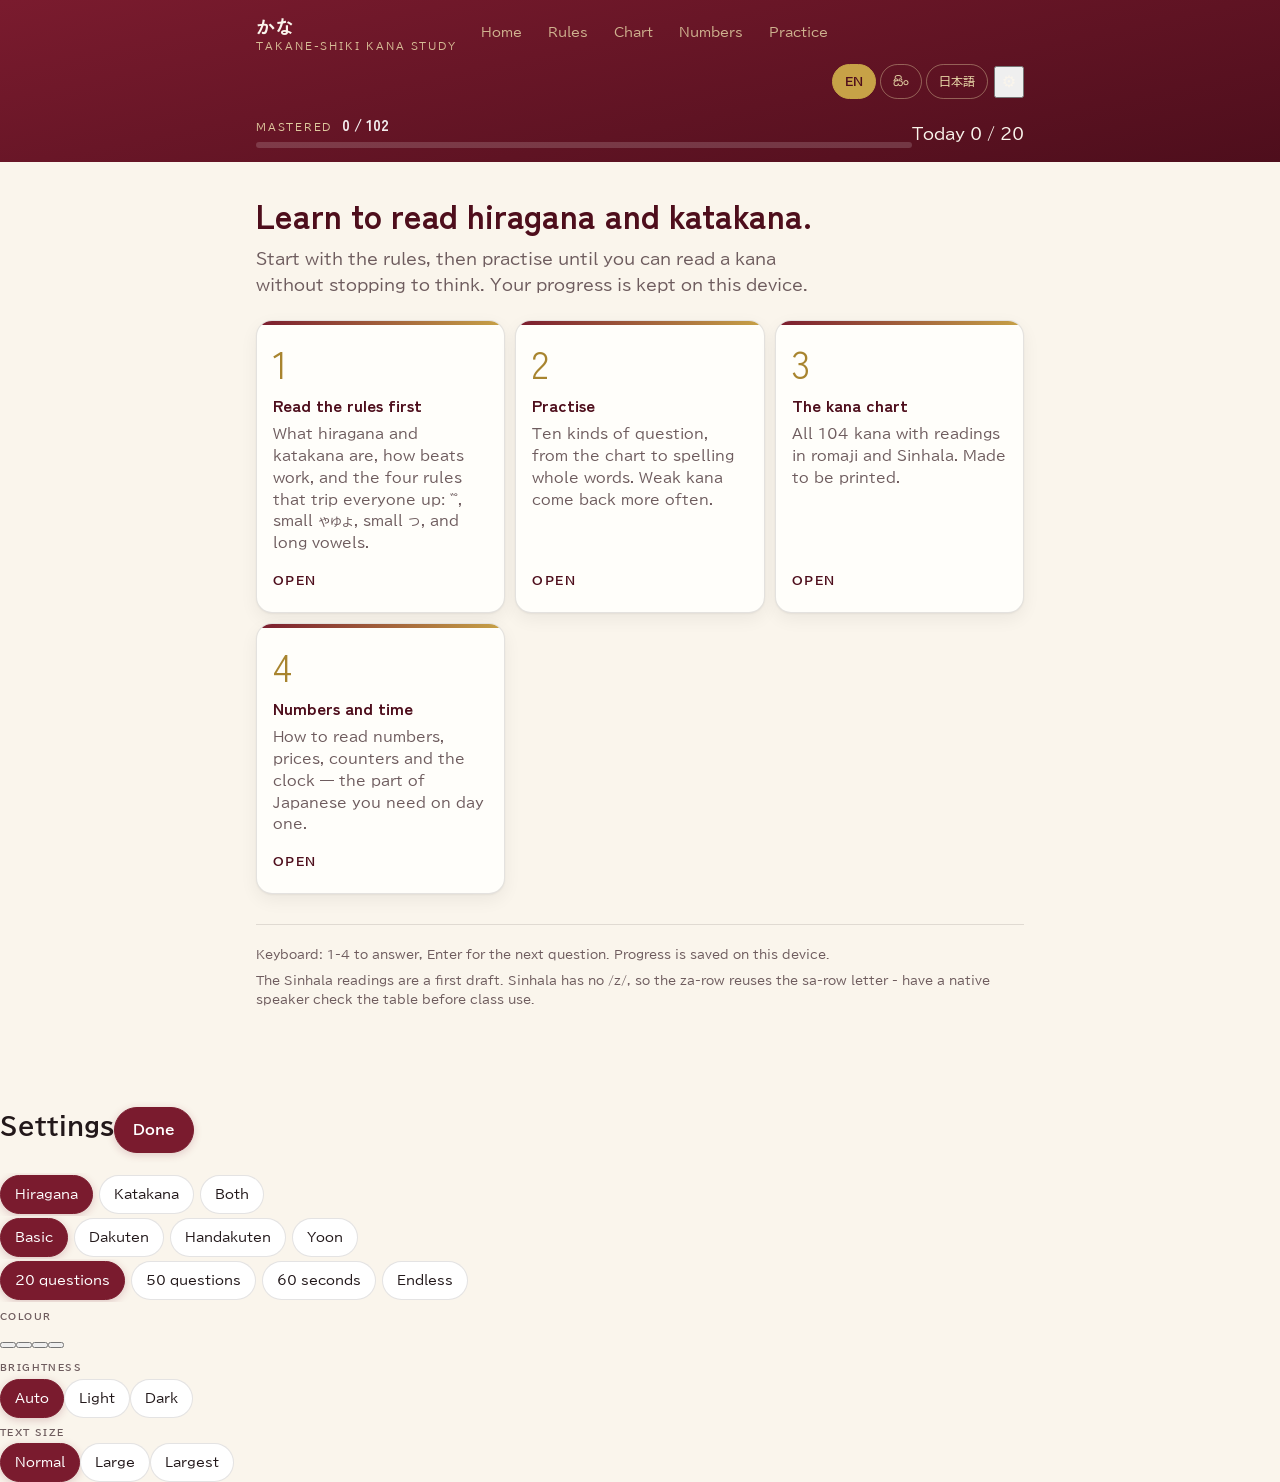
==== offline.html @ 8d306871 "Add files via upload" ====
<!DOCTYPE html>
<html lang="en">
<head>
<meta charset="utf-8">
<meta name="viewport" content="width=device-width, initial-scale=1">
<meta name="description" content="Hiragana and katakana study site for Sinhala- and English-speaking learners of Japanese.">
<meta name="theme-color" content="#7A1B2E">
<title>かな学習 — TAKANE-SHIKI KANA STUDY</title>
<link rel="preconnect" href="https://fonts.googleapis.com">
<link rel="preconnect" href="https://fonts.gstatic.com" crossorigin>
<link href="https://fonts.googleapis.com/css2?family=BIZ+UDPGothic:wght@400;700&family=Noto+Sans+Sinhala:wght@400;600&family=Zen+Kaku+Gothic+New:wght@500;700&display=swap" rel="stylesheet">
<style>
/* ==========================================================================
   TAKANE-SHIKI KANA DRILL — stylesheet
   Identity: maroon + gold, shared with the printed materials.
   Fonts: BIZ UDPGothic (body) / Zen Kaku Gothic New (kana display).
   ========================================================================== */

/* --------------------------------------------------------------------------
   Colour: one accent family + a shared neutral base. Switching theme swaps
   four variables; switching brightness swaps the base. Everything else in the
   sheet reads from these, so no rule needs to know which theme is active.
   -------------------------------------------------------------------------- */
:root{
  /* default family — えんじ */
  --accent:#7A1B2E; --accent-deep:#4E0E1C; --accent-dk:#B8536A;
  --gold:#C7A247; --gold-lt:#E9D9A9; --gold-dp:#A8842E;

  --maroon:var(--accent); --maroon-deep:var(--accent-deep); --maroon-ink:var(--accent-deep);
  --paper:#FAF5EC; --card:#FFFEFA; --field:#FFFFFF;
  --ink:#22181A; --ink-soft:#6E5C5E;
  --rule:rgba(34,24,26,.12); --rule-2:rgba(34,24,26,.07);
  --ok:#2F6E4E; --ok-bg:#EEF6F1; --ok-tag:#DFF0E7;
  --ng:#A3283C; --ng-bg:#FCF0F2; --ng-tag:#F7DFE4;
  --glow:rgba(199,162,71,.16);
  --shadow:0 1px 2px rgba(20,10,14,.05),0 6px 18px rgba(20,10,14,.06);

  --jp-disp:"Zen Kaku Gothic New","BIZ UDPGothic","Hiragino Sans",sans-serif;
  --ui:"BIZ UDPGothic","Hiragino Sans","Yu Gothic UI",system-ui,-apple-system,sans-serif;
  --si:"Noto Sans Sinhala","Iskoola Pota",sans-serif;

  --s1:6px; --s2:10px; --s3:16px; --s4:22px; --s5:30px;
  --tap:46px;
  --gs:1;            /* glyph scale, driven by the text-size setting */
}

html[data-theme="ai"]{
  --accent:#1F3B63; --accent-deep:#101F36; --accent-dk:#6E96C9;
  --gold:#C7A247; --gold-lt:#E6D5A4; --gold-dp:#9E7C29;
  --glow:rgba(110,150,201,.16);
}
html[data-theme="matcha"]{
  --accent:#2F5D46; --accent-deep:#16301F; --accent-dk:#6FB58F;
  --gold:#C79B3E; --gold-lt:#E7D6A6; --gold-dp:#9A7526;
  --glow:rgba(111,181,143,.15);
}
html[data-theme="sumi"]{
  --accent:#2A2A2C; --accent-deep:#141416; --accent-dk:#B9B9BE;
  --gold:#B08635; --gold-lt:#E0CFA4; --gold-dp:#8A6A25;
  --glow:rgba(0,0,0,.07);
}

/* Dark base — one neutral shell, whichever family is on. */
html[data-scheme="dark"]{
  --maroon:var(--accent-dk); --maroon-deep:#0F0C0E; --maroon-ink:#F2E9E6;
  --paper:#161215; --card:#1E191C; --field:#241E22;
  --ink:#F2E9E6; --ink-soft:#AC9EA2;
  --rule:rgba(242,233,230,.14); --rule-2:rgba(242,233,230,.07);
  --ok:#6FC79A; --ok-bg:#16281F; --ok-tag:#1D3A2B;
  --ng:#E88497; --ng-bg:#2C171C; --ng-tag:#3D1F26;
  --glow:rgba(199,162,71,.09);
  --shadow:0 1px 2px rgba(0,0,0,.3),0 6px 18px rgba(0,0,0,.28);
}
@media (prefers-color-scheme:dark){
  html[data-scheme="auto"]{
    --maroon:var(--accent-dk); --maroon-deep:#0F0C0E; --maroon-ink:#F2E9E6;
    --paper:#161215; --card:#1E191C; --field:#241E22;
    --ink:#F2E9E6; --ink-soft:#AC9EA2;
    --rule:rgba(242,233,230,.14); --rule-2:rgba(242,233,230,.07);
    --ok:#6FC79A; --ok-bg:#16281F; --ok-tag:#1D3A2B;
    --ng:#E88497; --ng-bg:#2C171C; --ng-tag:#3D1F26;
    --glow:rgba(199,162,71,.09);
    --shadow:0 1px 2px rgba(0,0,0,.3),0 6px 18px rgba(0,0,0,.28);
  }
}

/* Text size. Glyphs use clamp(), which ignores root font-size, so they get
   an explicit multiplier instead. */
html[data-size="l"]{font-size:110%; --gs:1.06;}
html[data-size="xl"]{font-size:122%; --gs:1.12;}

*{box-sizing:border-box}
html,body{margin:0;padding:0}
body{
  background:radial-gradient(1100px 460px at 50% -160px,var(--glow),transparent 70%),var(--paper);
  color:var(--ink);font-family:var(--ui);line-height:1.6;
  -webkit-text-size-adjust:100%;
}
button{font:inherit;color:inherit}
/* Sinhala inline inside an English or Japanese page */
.si{font-family:var(--si);font-size:1.04em;line-height:1.7}
/* Whole page in Sinhala: set it once at the root so no element can be missed.
   Kana keeps its own font because every kana rule names --jp-disp explicitly. */
html[lang="si"]{--ui:"Noto Sans Sinhala","Iskoola Pota","BIZ UDPGothic","Hiragino Sans",system-ui,sans-serif}
html[lang="si"] body{line-height:1.8}
html[lang="si"] .flabel,html[lang="si"] .l,html[lang="si"] .mrow,
html[lang="si"] .csec h2,html[lang="si"] .mapset h3{letter-spacing:.04em}
.wrap{max-width:800px;margin:0 auto;padding:0 var(--s3) 72px}
.sr{position:absolute;width:1px;height:1px;overflow:hidden;clip:rect(0 0 0 0);white-space:nowrap}

/* ---------- header ---------- */
header{background:linear-gradient(168deg,var(--accent) 0%,var(--accent-deep) 100%);color:#FAF5EC}
.hbar{max-width:800px;margin:0 auto;padding:15px var(--s3) 13px;display:flex;align-items:center;
  gap:12px;flex-wrap:wrap}
.mark{font-family:var(--jp-disp);font-weight:700;font-size:1.18rem;line-height:1.2}
.mark small{display:block;font-family:var(--ui);font-weight:400;font-size:.6rem;letter-spacing:.2em;
  text-transform:uppercase;color:var(--gold-lt);margin-top:3px;opacity:.85}
.tools{display:flex;gap:6px;align-items:center;margin-left:auto}
.langs{display:flex;gap:4px}
@media (max-width:430px){.mark small{display:none}}
.langs button{font-size:.78rem;padding:6px 12px;border-radius:999px;cursor:pointer;
  background:transparent;color:var(--gold-lt);border:1px solid rgba(233,217,169,.4)}
.langs button[aria-pressed="true"]{background:var(--gold);color:var(--accent-deep);border-color:var(--gold);font-weight:700}

.mastery{max-width:800px;margin:0 auto;padding:0 var(--s3) 14px;display:flex;align-items:flex-end;gap:0}
.mastery > div:first-child{flex:1;min-width:0}
.mbarwrap{flex:1;min-width:0}
.mrow{display:flex;align-items:baseline;gap:10px;font-size:.62rem;letter-spacing:.18em;
  text-transform:uppercase;color:var(--gold-lt);opacity:.92}
.mrow .days{margin-left:auto;letter-spacing:.06em;text-transform:none;font-size:.72rem;color:#fff;opacity:.75}
.mrow b{font-family:var(--jp-disp);font-size:.95rem;letter-spacing:0;color:#fff;
  font-variant-numeric:tabular-nums}
.mbar{height:6px;border-radius:99px;background:rgba(255,255,255,.16);overflow:hidden;margin-top:5px}
.mbar i{display:block;height:100%;border-radius:99px;
  background:linear-gradient(90deg,var(--gold-dp),var(--gold),var(--gold-lt))}

/* ---------- controls ---------- */
.setup{background:var(--card);border:1px solid var(--rule);border-radius:16px;padding:8px 0 10px;
  margin-top:18px;box-shadow:var(--shadow);overflow:hidden}
.field{display:flex;align-items:center;gap:var(--s1);padding:8px var(--s3)}
.field + .field{border-top:1px dashed var(--rule)}
.flabel{font-size:.58rem;letter-spacing:.15em;text-transform:uppercase;color:var(--ink-soft);
  min-width:88px;font-weight:700;flex:none}
/* one horizontal lane per row — 10 modes should not stack three deep on a phone */
.lane{display:flex;gap:var(--s1);overflow-x:auto;scrollbar-width:none;padding:2px 0;
  -webkit-overflow-scrolling:touch;scroll-snap-type:x proximity}
.lane::-webkit-scrollbar{display:none}
.chip{font-size:.82rem;padding:8px 14px;border-radius:999px;cursor:pointer;white-space:nowrap;
  border:1px solid var(--rule);background:var(--field);color:var(--ink);flex:none;scroll-snap-align:start}
.chip[aria-pressed="true"]{background:var(--maroon);color:#fff;border-color:var(--maroon);
  box-shadow:0 2px 8px rgba(122,27,46,.22)}
.chip:disabled{opacity:.3;cursor:not-allowed}
.chip.learn[aria-pressed="true"]{background:var(--gold);color:var(--accent-deep);border-color:var(--gold-dp)}
.chip:active{transform:translateY(1px)}
.chip:focus-visible,.langs button:focus-visible,.opt:focus-visible,.ghost:focus-visible,
.tile:focus-visible,.btile:focus-visible,.slot:focus-visible,#typed:focus-visible{
  outline:2px solid var(--gold-dp);outline-offset:2px}

/* ---------- question card ---------- */
.card{background:var(--card);border:1px solid var(--rule);border-radius:16px;margin-top:var(--s3);
  padding:var(--s4) var(--s3);position:relative;box-shadow:var(--shadow);overflow:hidden;min-height:240px}
.card::before{content:"";position:absolute;inset:0 0 auto 0;height:4px;
  background:linear-gradient(90deg,var(--maroon),var(--gold),var(--gold-lt))}
.corner{position:absolute;top:13px;right:15px;font-size:.6rem;letter-spacing:.14em;color:var(--ink-soft);
  text-transform:uppercase;font-variant-numeric:tabular-nums}
.bar{height:3px;background:var(--rule);border-radius:2px;margin:2px 0 14px;overflow:hidden}
.bar i{display:block;height:100%;background:var(--gold)}
.ask{font-size:.84rem;color:var(--ink-soft);margin:0 0 var(--s2);max-width:86%}
/* the Japanese on this site is 分かち書き — break at the spaces, not inside a word */
.ask,.hint,.sub,.expl .nt,.gsec p,.hero p,.pagehead p,.hcard p,.nowbar .val,.map p.note,footer p{
  word-break:keep-all;overflow-wrap:break-word}
.hint,.ask{text-wrap:balance}
.stage{text-align:center;padding:12px 4px var(--s4);border-bottom:1px solid var(--rule);margin-bottom:var(--s3)}
.glyph{font-family:var(--jp-disp);font-weight:500;line-height:1;font-size:calc(clamp(4.2rem,20vw,6.6rem)*var(--gs));
  color:var(--maroon-ink);letter-spacing:.02em}
.glyph.small{font-size:calc(clamp(2.4rem,10vw,3.2rem)*var(--gs))}
.reading{font-family:var(--jp-disp);font-size:calc(clamp(1.9rem,8vw,2.6rem)*var(--gs));color:var(--maroon-ink);letter-spacing:.04em}
.romacue{font-size:calc(clamp(1.6rem,7vw,2.2rem)*var(--gs));color:var(--maroon-ink);letter-spacing:.22em;font-weight:700}
.sub{margin-top:8px;font-size:1rem;color:var(--ink-soft)}

.opts{display:grid;grid-template-columns:repeat(2,minmax(0,1fr));gap:var(--s2)}
.opt{cursor:pointer;background:var(--field);border:1px solid var(--rule);border-radius:12px;
  padding:15px 8px;text-align:center;position:relative;min-height:var(--tap);
  box-shadow:0 1px 2px rgba(78,14,28,.04)}
.opt:active{transform:translateY(1px)}
.opt .num{position:absolute;top:6px;left:9px;font-size:.6rem;color:var(--ink-soft);font-variant-numeric:tabular-nums}
.opt .main{font-size:1.4rem;line-height:1.25;display:block}
.opt .main.kana{font-family:var(--jp-disp);font-size:2rem}
.opt .main.word{font-family:var(--jp-disp);font-size:1.45rem}
.opt .si{display:block;font-size:.86rem;color:var(--ink-soft);margin-top:2px;min-height:1.1em}
.opt[data-state="ok"]{border-color:var(--ok);background:var(--ok-bg);box-shadow:inset 0 0 0 1px var(--ok)}
.opt[data-state="ng"]{border-color:var(--ng);background:var(--ng-bg)}
.opt:disabled{cursor:default}

/* ---------- gojuon fill ---------- */
.seq{display:flex;flex-wrap:wrap;gap:var(--s1);justify-content:center}
.cell{width:clamp(42px,11vw,58px);height:clamp(42px,11vw,58px);border-radius:10px;
  border:1px solid var(--rule);background:var(--field);display:flex;align-items:center;
  justify-content:center;font-family:var(--jp-disp);font-size:clamp(1.3rem,5vw,1.8rem)}
.cell.gap{border:none;background:transparent}
.cell.blank{border:2px dashed var(--maroon);background:var(--ng-bg);color:var(--maroon)}

/* ---------- spell ---------- */
.slots{display:flex;flex-wrap:wrap;gap:var(--s1);justify-content:center;min-height:62px}
.slot{width:clamp(44px,11.5vw,58px);height:clamp(44px,11.5vw,58px);border-radius:10px;
  border:2px dashed var(--rule);background:var(--field);display:flex;align-items:center;
  justify-content:center;font-family:var(--jp-disp);font-size:clamp(1.4rem,5.5vw,1.9rem);
  color:var(--maroon-ink)}
.slot.on{border-style:solid;border-color:var(--gold-dp);cursor:pointer}
.slot.ok{border-style:solid;border-color:var(--ok);background:var(--ok-bg);color:var(--ok)}
.slot.ng{border-style:solid;border-color:var(--ng);background:var(--ng-bg);color:var(--ng)}
.bank{display:flex;flex-wrap:wrap;gap:7px;justify-content:center;margin-top:var(--s3)}
.btile{width:clamp(46px,12vw,60px);height:clamp(46px,12vw,60px);border-radius:12px;cursor:pointer;
  border:1px solid var(--rule);background:var(--field);font-family:var(--jp-disp);
  font-size:clamp(1.4rem,5.5vw,1.9rem);box-shadow:0 1px 2px rgba(78,14,28,.05)}
.btile:active{transform:translateY(1px)}
.btile[data-used="1"]{opacity:.22;pointer-events:none}
.hint{font-size:.75rem;color:var(--ink-soft);text-align:center;margin:12px 0 0}

/* ---------- explanation ---------- */
.expl{margin-top:var(--s3);border:1px solid var(--rule);border-left:4px solid var(--gold);
  border-radius:0 12px 12px 0;background:var(--field);padding:14px var(--s3)}
.expl .hw{font-family:var(--jp-disp);font-size:1.7rem;color:var(--maroon-ink);line-height:1.2}
.expl .rm{font-size:.78rem;letter-spacing:.14em;text-transform:uppercase;color:var(--gold-dp);font-weight:700}
.expl .mn{margin:4px 0 8px;font-size:.95rem}
.expl .nt{font-size:.88rem;color:var(--ink-soft);margin:0}

#typeBox{display:flex;gap:8px;justify-content:center;flex-wrap:wrap}
#typed{font-size:1.5rem;text-align:center;width:190px;padding:11px 12px;border-radius:12px;
  border:1px solid var(--rule);background:var(--field);color:var(--ink);letter-spacing:.05em}
#typed[data-state="ok"]{border-color:var(--ok);background:var(--ok-bg)}
#typed[data-state="ng"]{border-color:var(--ng);background:var(--ng-bg)}

.verdict{margin-top:14px;min-height:3.1em;font-size:.92rem}
.verdict b{color:var(--maroon-ink)}
.verdict .tag{display:inline-block;font-size:.66rem;letter-spacing:.12em;text-transform:uppercase;
  padding:3px 9px;border-radius:999px;margin-right:8px;vertical-align:2px;font-weight:700}
.verdict.ok .tag{background:var(--ok-tag);color:var(--ok)}
.verdict.ng .tag{background:var(--ng-tag);color:var(--ng)}
.rowbtns{display:flex;gap:8px;margin-top:12px;flex-wrap:wrap}
.ghost{font-size:.86rem;padding:11px 18px;border-radius:999px;cursor:pointer;min-height:var(--tap);
  background:var(--maroon);color:#fff;border:1px solid var(--maroon);box-shadow:0 2px 8px rgba(122,27,46,.2)}
.ghost:active{transform:translateY(1px)}
.ghost.alt{background:var(--field);color:var(--maroon-ink);border-color:var(--rule);box-shadow:none}
.ghost:disabled{opacity:.4;cursor:not-allowed;box-shadow:none}

/* ---------- score ---------- */
.score{display:grid;grid-template-columns:repeat(4,1fr);gap:1px;background:var(--rule);
  border:1px solid var(--rule);border-radius:14px;overflow:hidden;margin-top:14px;box-shadow:var(--shadow)}
.score div{background:var(--card);padding:11px 4px;text-align:center}
.score .n{font-family:var(--jp-disp);font-size:1.35rem;line-height:1.1;color:var(--maroon-ink);
  font-variant-numeric:tabular-nums}
.score .n.hot{color:var(--gold-dp)}
.score .l{font-size:.55rem;letter-spacing:.09em;text-transform:uppercase;color:var(--ink-soft)}

/* ---------- result ---------- */
.result{text-align:center}
.result h2{font-family:var(--jp-disp);font-size:1.45rem;margin:2px 0 14px;color:var(--maroon-ink)}
.gauge{width:170px;height:170px;border-radius:50%;margin:0 auto;display:flex;align-items:center;
  justify-content:center;position:relative}
.gauge::after{content:"";position:absolute;inset:13px;border-radius:50%;background:var(--card)}
.gauge span{position:relative;z-index:1;font-family:var(--jp-disp);font-size:2.7rem;line-height:1;
  color:var(--maroon-ink);font-variant-numeric:tabular-nums}
.gauge span i{font-size:1.1rem;font-style:normal}
.weaklist{display:flex;flex-wrap:wrap;gap:6px;margin:10px 0 0;justify-content:center}

/* ---------- kana map: laid out as the real gojuon chart ---------- */
.map{margin-top:var(--s5)}
.map h2{font-family:var(--jp-disp);font-size:1.02rem;margin:0 0 3px;color:var(--maroon-ink)}
.map p.note{font-size:.78rem;color:var(--ink-soft);margin:0 0 12px}
.mapset{margin-bottom:var(--s4)}
.mapset h3{font-size:.58rem;letter-spacing:.15em;text-transform:uppercase;color:var(--ink-soft);
  margin:0 0 8px;padding-bottom:4px;border-bottom:1px solid var(--rule);font-weight:700}
.chart{display:grid;gap:5px;justify-content:start}
.chart.c5{grid-template-columns:repeat(5,auto)}
.chart.c3{grid-template-columns:repeat(3,auto)}
.tiles{display:flex;flex-wrap:wrap;gap:5px}
.tile{width:38px;height:38px;border-radius:9px;border:1px solid var(--rule);background:var(--field);
  display:flex;align-items:center;justify-content:center;font-family:var(--jp-disp);font-size:1.15rem;
  color:var(--ink);position:relative;padding:0;cursor:default;font-weight:500}
.tile.act{cursor:pointer;min-width:38px}
.tile.hole{border:none;background:transparent}
.tile[data-weak="1"]{border-color:var(--ng);color:var(--ng)}
.tile[data-rare="1"]{opacity:.4}
.tile i{position:absolute;inset:0;border-radius:8px;
  background:linear-gradient(160deg,var(--gold-lt),var(--gold));z-index:0}
.tile span{position:relative;z-index:1}
.tiles.big .tile{width:56px;height:56px;font-size:1.5rem}
/* The learn chart must fit five columns inside the card on a 360px phone,
   so the cells share the row rather than carrying a fixed width. */
.chart.c5.big{grid-template-columns:repeat(5,minmax(0,1fr));max-width:330px}
.chart.c3.big{grid-template-columns:repeat(3,minmax(0,1fr));max-width:200px}
.chart.big .tile{width:auto;height:auto;aspect-ratio:1;font-size:calc(clamp(1.15rem,4.4vw,1.5rem)*var(--gs))}

footer{margin-top:var(--s5);padding-top:14px;border-top:1px solid var(--rule);
  font-size:.75rem;color:var(--ink-soft)}
footer p{margin:.5em 0}

@media (min-width:560px){.opts{grid-template-columns:repeat(4,minmax(0,1fr))}}
@media (prefers-reduced-motion:no-preference){
  .stage,.expl{animation:rise .2s ease-out}
  @keyframes rise{from{opacity:0;transform:translateY(-5px)}to{opacity:1;transform:none}}
  .bar i,.mbar i{transition:width .35s ease}
  .chip,.opt,.ghost,.btile,.tile{transition:transform .08s ease,background .12s ease,border-color .12s ease}
  .opt[data-state="ok"]{animation:pop .3s ease}
  @keyframes pop{0%{transform:scale(1)}45%{transform:scale(1.045)}100%{transform:scale(1)}}
}

/* ==========================================================================
   Site chrome — nav, home, rules page, printable chart
   ========================================================================== */

.nav{display:flex;gap:2px;flex:1 1 100%;order:3;overflow-x:auto;scrollbar-width:none;margin:2px -4px -2px}
.nav::-webkit-scrollbar{display:none}
.nav a{color:var(--gold-lt);text-decoration:none;font-size:.8rem;padding:7px 12px;border-radius:999px;
  white-space:nowrap;opacity:.8}
.nav a[aria-current="page"]{background:rgba(255,255,255,.13);color:#fff;opacity:1;font-weight:700}
a.mark{color:inherit;text-decoration:none}
@media (min-width:640px){.nav{flex:0 1 auto;order:0;margin:0}}

/* ---------- home ---------- */
.hero{padding:var(--s5) 0 var(--s4)}
.hero h1{font-family:var(--jp-disp);font-size:clamp(1.5rem,6vw,2.1rem);line-height:1.35;
  margin:0 0 var(--s2);color:var(--maroon-ink)}
.hero p{margin:0;color:var(--ink-soft);max-width:48ch}
.cards{display:grid;gap:var(--s2)}
@media (min-width:660px){.cards{grid-template-columns:repeat(3,1fr)}}
.hcard{display:flex;flex-direction:column;background:var(--card);border:1px solid var(--rule);
  border-radius:16px;padding:var(--s4) var(--s3);text-decoration:none;color:inherit;
  box-shadow:var(--shadow);position:relative;overflow:hidden}
.hcard::before{content:"";position:absolute;inset:0 0 auto 0;height:4px;
  background:linear-gradient(90deg,var(--maroon),var(--gold))}
.hcard .n{font-family:var(--jp-disp);font-size:2.4rem;line-height:1;color:var(--gold-dp);margin-bottom:var(--s2)}
.hcard h2{font-family:var(--jp-disp);font-size:1.05rem;margin:0 0 6px;color:var(--maroon-ink)}
.hcard p{margin:0 0 var(--s3);font-size:.85rem;color:var(--ink-soft);flex:1}
.hcard .go{font-size:.75rem;letter-spacing:.12em;text-transform:uppercase;color:var(--maroon-ink);font-weight:700}
.hcard:active{transform:translateY(1px)}

/* ---------- rules page ---------- */
.pagehead{padding:var(--s5) 0 var(--s3)}
.pagehead h1{font-family:var(--jp-disp);font-size:clamp(1.4rem,5.5vw,1.9rem);margin:0 0 8px;color:var(--maroon-ink)}
.pagehead p{margin:0;color:var(--ink-soft);max-width:52ch}
.toc{display:flex;flex-wrap:wrap;gap:6px;margin:0 0 var(--s5)}
.toc a{display:inline-flex;align-items:center;gap:7px;font-size:.8rem;text-decoration:none;
  padding:7px 13px;border-radius:999px;border:1px solid var(--rule);background:var(--card);color:var(--ink)}
.toc a b{color:var(--gold-dp);font-variant-numeric:tabular-nums}
.gsec{margin-bottom:var(--s5);scroll-margin-top:16px}
.gsec h2{font-family:var(--jp-disp);font-size:1.12rem;color:var(--maroon-ink);margin:0 0 var(--s2);
  display:flex;align-items:baseline;gap:10px;padding-bottom:8px;border-bottom:2px solid var(--gold)}
.gsec h2 b{font-size:.8rem;color:var(--gold-dp);font-variant-numeric:tabular-nums}
.gsec p{margin:0 0 .8em;max-width:62ch}
.exbox{border-left:4px solid var(--gold);background:var(--card);border:1px solid var(--rule);
  border-left-width:4px;border-radius:0 12px 12px 0;padding:12px var(--s3);margin-top:var(--s3)}
.exlabel{font-size:.58rem;letter-spacing:.16em;text-transform:uppercase;color:var(--ink-soft);
  font-weight:700;margin-bottom:8px}
.exrow{display:flex;flex-wrap:wrap;align-items:baseline;gap:4px 12px;padding:5px 0}
.exrow + .exrow{border-top:1px dashed var(--rule)}
.exk{font-family:var(--jp-disp);font-size:1.3rem;color:var(--maroon-ink);min-width:7em}
.exr{font-size:.85rem;color:var(--gold-dp);font-weight:700;min-width:7em}
.exg{font-size:.82rem;color:var(--ink-soft)}
.lookwrap{display:grid;gap:var(--s3);margin-top:var(--s3)}
@media (min-width:620px){.lookwrap{grid-template-columns:1fr 1fr}}
.lookcol{background:var(--card);border:1px solid var(--rule);border-radius:14px;padding:12px var(--s3)}
.lookcol h3{font-family:var(--jp-disp);font-size:.9rem;margin:0 0 8px;color:var(--maroon-ink);
  padding-bottom:6px;border-bottom:1px solid var(--rule)}
.lookrow{display:flex;flex-wrap:wrap;align-items:center;gap:3px;padding:5px 0;font-family:var(--jp-disp)}
.lookrow i{color:var(--rule);font-style:normal;font-size:.8rem}
.lk{display:inline-flex;align-items:center;justify-content:center;min-width:32px;height:32px;
  border-radius:8px;background:var(--field);border:1px solid var(--rule);font-size:1.15rem}
.gcta{margin:var(--s5) 0 0}
.gcta .ghost{display:inline-block;text-decoration:none}

/* ---------- printable chart ---------- */
.csec{margin-bottom:var(--s4);break-inside:avoid}
.csec h2{font-size:.62rem;letter-spacing:.16em;text-transform:uppercase;color:var(--ink-soft);
  font-weight:700;margin:0 0 8px;padding-bottom:5px;border-bottom:1px solid var(--rule)}
.cgrid{display:grid;gap:5px;justify-content:start}
.cgrid.c5{grid-template-columns:repeat(5,minmax(0,1fr))}
.cgrid.c3{grid-template-columns:repeat(3,minmax(0,1fr))}
.ccell{border:1px solid var(--rule);border-radius:10px;background:var(--card);padding:7px 4px;
  text-align:center;min-width:0}
.ccell.hole{border:none;background:transparent}
.ccell.rare{opacity:.45}
.ckana{font-family:var(--jp-disp);font-size:1.5rem;line-height:1.15;color:var(--maroon-ink)}
.ckana em{font-style:normal;font-size:1.05rem;color:var(--ink-soft);margin-left:5px}
.crom{font-size:.7rem;color:var(--gold-dp);font-weight:700;letter-spacing:.04em}
.csi{font-size:.78rem;color:var(--ink-soft);line-height:1.4}

.printhint{font-size:.75rem;color:var(--ink-soft);align-self:center}
.printonly{display:none}

/* --------------------------------------------------------------------------
   Print / save as PDF. Only the reference material prints: the chart, the kana
   rules and the number rules. The practice is interactive and has no meaning
   on paper, so it is left out entirely.
   -------------------------------------------------------------------------- */
@media print{
  header,.mastery,.goal,.nav,.langs,.tools,footer,
  .rowbtns,.printhint,.sheet,.setup,.nowbar,.modebar,
  .numsec,#card,.score,.map,.hero,.cards,.toc,.gcta{display:none!important}
  .printonly{display:block}
  body{background:#fff;color:#000;font-size:10.5pt;line-height:1.6}
  .wrap{max-width:none;padding:0}
  .pagehead{padding:0 0 6mm}
  .pagehead h1{color:#000;font-size:16pt;margin:0 0 2mm}
  .pagehead p{color:#333;font-size:9.5pt;max-width:none}
  .printfoot{position:running(foot)}
  /* kana chart — a CSS grid will not split across printed pages in Chromium,
     so for print the cells are laid out inline and the table flows normally */
  .cgrid{display:block!important;font-size:0;margin:0 -1.5mm}
  .ccell{display:inline-block;vertical-align:top;width:calc(20% - 3.2mm);
    margin:0 1.5mm 3mm;font-size:10.5pt;border-color:#bbb;background:#fff;break-inside:avoid}
  .cgrid.c3 .ccell{width:calc(33.33% - 3.2mm)}
  .ccell.hole{visibility:hidden}
  .ckana,.crom{color:#000}
  .csi{color:#333}
  .csec{margin-bottom:6mm;break-inside:auto}
  .cgrid{break-inside:auto}
  .csec h2{color:#000;border-color:#999;font-size:8pt}
  /* rules pages */
  .gsec{margin-bottom:7mm}
  .gsec h2{color:#000;border-bottom:1.5pt solid #999;font-size:12pt;padding-bottom:2mm;
    break-after:avoid}
  .gsec h2 b{color:#666}
  .gsec p{color:#000;max-width:none;margin:0 0 2mm}
  .exbox{background:#fafafa;border:1pt solid #ccc;border-left:3pt solid #999;
    break-inside:avoid;padding:3mm 4mm}
  .exk,.exr{color:#000}
  .exg{color:#444}
  .lookwrap{display:block}
  .lookcol{border:1pt solid #ccc;background:#fff;break-inside:avoid;margin-bottom:4mm}
  .lookcol h3{color:#000}
  .lk{border-color:#999;background:#fff}
  .looktip{color:#333}
  @page{margin:14mm 12mm}
}

</style>
</head>
<body>

<header>
  <div class="hbar">
    <a class="mark" href="#" data-goto="index">かな<small>Takane-shiki Kana Study</small></a>
    <nav class="nav">
      <a href="#" data-goto="index" data-nav data-t="navHome" class="si-swap">Home</a>
      <a href="#" data-goto="guide" data-nav data-t="navGuide" class="si-swap">Rules</a>
      <a href="#" data-goto="chart" data-nav data-t="navChart" class="si-swap">Chart</a>
      <a href="#" data-goto="numbers" data-nav data-t="navNumbers" class="si-swap">Numbers</a>
      <a href="#" data-goto="drill" data-nav data-t="navDrill" class="si-swap">Practice</a>
    </nav>
    <div class="langs" id="langs" role="group" aria-label="Language">
      <button type="button" data-lang="en" aria-pressed="true">EN</button>
      <button type="button" data-lang="si" class="si" aria-pressed="false">සිං</button>
      <button type="button" data-lang="ja" aria-pressed="false">日本語</button>
    </div>
  </div>
  <div class="mastery">
    <div class="mbarwrap">
      <div class="mrow">
        <span id="mLabel" data-t="mastery" class="si-swap">Mastered</span>
        <b id="mCount">0 / 102</b>
        <span class="days" id="mDays"></span>
      </div>
      <div class="mbar"><i id="mFill" style="width:0"></i></div>
    </div>
    <div class="goal" id="goal"><span class="ring"></span><span class="txt"></span></div>
  </div>
</header>

<div class="wrap">
<div class="page" data-page="index">
  <div class="hero">
    <h1 data-t="homeLead" class="si-swap">Learn to read hiragana and katakana.</h1>
    <p data-t="homeSub" class="si-swap"></p>
  </div>

  <div class="cards">
    <a class="hcard" href="#" data-goto="guide">
      <div class="n">1</div>
      <h2 data-t="cGuideT" class="si-swap"></h2>
      <p data-t="cGuideD" class="si-swap"></p>
      <span class="go" data-t="goto"></span>
    </a>
    <a class="hcard" href="#" data-goto="drill">
      <div class="n">2</div>
      <h2 data-t="cDrillT" class="si-swap"></h2>
      <p data-t="cDrillD" class="si-swap"></p>
      <span class="go" data-t="goto"></span>
    </a>
    <a class="hcard" href="#" data-goto="chart">
      <div class="n">3</div>
      <h2 data-t="cChartT" class="si-swap"></h2>
      <p data-t="cChartD" class="si-swap"></p>
      <span class="go" data-t="goto"></span>
    </a>
    <a class="hcard" href="#" data-goto="numbers">
      <div class="n">4</div>
      <h2 data-t="cNumT" class="si-swap"></h2>
      <p data-t="cNumD" class="si-swap"></p>
      <span class="go" data-t="goto"></span>
    </a>
  </div>

  </div>
<div class="page" data-page="guide" hidden>
  <p class="printonly printfoot" style="font-size:8pt;color:#666;margin:0 0 4mm;letter-spacing:.1em" data-t="printFoot"></p>
  <div class="pagehead">
    <h1 data-t="cGuideT" class="si-swap"></h1>
    <p data-t="guideLead" class="si-swap"></p>
    <p class="rowbtns"><button class="ghost" id="printBtn" data-t="pdfBtn"></button>
      <span class="printhint" data-t="printHint"></span></p>
  </div>
  <div id="guideBody"></div>

  </div>
<div class="page" data-page="chart" hidden>
  <p class="printonly printfoot" style="font-size:8pt;color:#666;margin:0 0 4mm;letter-spacing:.1em" data-t="printFoot"></p>
  <div class="pagehead">
    <h1 data-t="cChartT" class="si-swap"></h1>
    <p data-t="chartLead" class="si-swap"></p>
    <p class="rowbtns"><button class="ghost" id="printBtn" data-t="pdfBtn"></button>
      <span class="printhint" data-t="printHint"></span></p>
  </div>
  <div id="chartBody"></div>

  </div>
<div class="page" data-page="numbers" hidden>
  <p class="printonly printfoot" style="font-size:8pt;color:#666;margin:0 0 4mm;letter-spacing:.1em" data-t="printFoot"></p>
  <div class="pagehead">
    <h1 data-t="cNumT" class="si-swap"></h1>
    <p data-t="numLead" class="si-swap"></p>
    <p class="rowbtns"><button class="ghost" id="printBtn" data-t="pdfBtn"></button>
      <span class="printhint" data-t="printHint"></span></p>
  </div>

  <div id="numGuide"></div>

  <div class="numsec">
    <h2 data-t="navDrill" class="si-swap"></h2>

    <div class="nowbar">
      <div class="grow">
        <span class="lbl si-swap" data-t="nowPlaying"></span>
        <div class="val" id="numNow"></div>
      </div>
      <button class="ghost alt" id="numSettings" data-t="change"></button>
    </div>
    <div class="modebar"><div class="lane" id="numModes"></div></div>

    <div class="card" id="numCard"><p style="padding:20px 4px" data-t="loading">Loading…</p></div>

    <div class="score">
      <div><div class="n" id="nAsked">0</div><div class="l" data-t="sAsked">Answered</div></div>
      <div><div class="n" id="nRate">-</div><div class="l" data-t="sRate">Correct</div></div>
      <div><div class="n" id="nStreak">0</div><div class="l" data-t="sStreak">Streak</div></div>
      <div><div class="n" id="nSpeed">-</div><div class="l" data-t="sSpeed">Avg sec</div></div>
    </div>
  </div>

  </div>
<div class="page" data-page="drill" hidden>
  <div class="nowbar">
    <div class="grow">
      <span class="lbl si-swap" data-t="nowPlaying"></span>
      <div class="val" id="nowVal"></div>
    </div>
    <button class="ghost alt" id="openSettings" data-t="change"></button>
  </div>
  <div class="modebar"><div class="lane" id="modeChips"></div></div>

  <div class="card" id="card"><p style="padding:20px 4px" data-t="loading">Loading…</p></div>

  <div class="score" id="scoreBox">
    <div><div class="n" id="sAsked">0</div><div class="l" data-t="sAsked">Answered</div></div>
    <div><div class="n" id="sRate">-</div><div class="l" data-t="sRate">Correct</div></div>
    <div><div class="n" id="sStreak">0</div><div class="l" data-t="sStreak">Streak</div></div>
    <div><div class="n" id="sSpeed">-</div><div class="l" data-t="sSpeed">Avg sec</div></div>
  </div>

  <div class="map">
    <h2 id="mapH" data-t="mapTitle" class="si-swap">Your kana map</h2>
    <p class="note si-swap" id="mapN" data-t="mapNote"></p>
    <div id="mapBody"></div>
  </div>

  </div>
  <footer>
    <p id="f1" data-t="footKeys" class="si-swap"></p>
    <p id="f2" data-t="footSinhala" class="si-swap"></p>
  </footer>
</div>

<script>
window.__i18nFallback={
  en:"Could not load the site data. If you opened this file directly from disk, run a local server (python3 -m http.server) or use offline.html.",
  ja:"サイトデータを よみこめませんでした。ファイルを ちょくせつ ひらいた ばあいは ローカルサーバー（python3 -m http.server）を つかうか、offline.html を ひらいて ください。",
  si:"අඩවි දත්ත පූරණය කළ නොහැක. ගොනුව කෙලින්ම විවෘත කළා නම්, local server එකක් (python3 -m http.server) හෝ offline.html භාවිතා කරන්න."
};
</script>
<script>window.KANA_DATA={"kana":{"sei":[["あ","ア","a","අ","a"],["い","イ","i","ඉ","a"],["う","ウ","u","උ","a"],["え","エ","e","එ","a"],["お","オ","o","ඔ","a"],["か","カ","ka","ක","ka"],["き","キ","ki","කි","ka"],["く","ク","ku","කු","ka"],["け","ケ","ke","කෙ","ka"],["こ","コ","ko","කො","ka"],["さ","サ","sa","ස","sa"],["し","シ","shi","ශි","sa"],["す","ス","su","සු","sa"],["せ","セ","se","සෙ","sa"],["そ","ソ","so","සො","sa"],["た","タ","ta","ත","ta"],["ち","チ","chi","චි","ta"],["つ","ツ","tsu","ට්සු","ta"],["て","テ","te","තෙ","ta"],["と","ト","to","තො","ta"],["な","ナ","na","න","na"],["に","ニ","ni","නි","na"],["ぬ","ヌ","nu","නු","na"],["ね","ネ","ne","නෙ","na"],["の","ノ","no","නො","na"],["は","ハ","ha","හ","ha"],["ひ","ヒ","hi","හි","ha"],["ふ","フ","fu","ෆු","ha"],["へ","ヘ","he","හෙ","ha"],["ほ","ホ","ho","හො","ha"],["ま","マ","ma","ම","ma"],["み","ミ","mi","මි","ma"],["む","ム","mu","මු","ma"],["め","メ","me","මෙ","ma"],["も","モ","mo","මො","ma"],["や","ヤ","ya","ය","ya"],["ゆ","ユ","yu","යු","ya"],["よ","ヨ","yo","යො","ya"],["ら","ラ","ra","ර","ra"],["り","リ","ri","රි","ra"],["る","ル","ru","රු","ra"],["れ","レ","re","රෙ","ra"],["ろ","ロ","ro","රො","ra"],["わ","ワ","wa","ව","wa"],["を","ヲ","wo","ඔ","wa"],["ん","ン","n","න්","wa"]],"daku":[["が","ガ","ga","ග","ga"],["ぎ","ギ","gi","ගි","ga"],["ぐ","グ","gu","ගු","ga"],["げ","ゲ","ge","ගෙ","ga"],["ご","ゴ","go","ගො","ga"],["ざ","ザ","za","ස","za"],["じ","ジ","ji","ජි","za"],["ず","ズ","zu","සු","za"],["ぜ","ゼ","ze","සෙ","za"],["ぞ","ゾ","zo","සො","za"],["だ","ダ","da","ද","da"],["ぢ","ヂ","ji","ජි","da",1],["づ","ヅ","zu","සු","da",1],["で","デ","de","දෙ","da"],["ど","ド","do","දො","da"],["ば","バ","ba","බ","ba"],["び","ビ","bi","බි","ba"],["ぶ","ブ","bu","බු","ba"],["べ","ベ","be","බෙ","ba"],["ぼ","ボ","bo","බො","ba"]],"han":[["ぱ","パ","pa","ප","pa"],["ぴ","ピ","pi","පි","pa"],["ぷ","プ","pu","පු","pa"],["ぺ","ペ","pe","පෙ","pa"],["ぽ","ポ","po","පො","pa"]],"you":[["きゃ","キャ","kya","ක්‍ය","kya"],["きゅ","キュ","kyu","ක්‍යු","kya"],["きょ","キョ","kyo","ක්‍යො","kya"],["しゃ","シャ","sha","ශ්‍ය","sha"],["しゅ","シュ","shu","ශ්‍යු","sha"],["しょ","ショ","sho","ශ්‍යො","sha"],["ちゃ","チャ","cha","ච්‍ය","cha"],["ちゅ","チュ","chu","ච්‍යු","cha"],["ちょ","チョ","cho","ච්‍යො","cha"],["にゃ","ニャ","nya","න්‍ය","nya"],["にゅ","ニュ","nyu","න්‍යු","nya"],["にょ","ニョ","nyo","න්‍යො","nya"],["ひゃ","ヒャ","hya","හ්‍ය","hya"],["ひゅ","ヒュ","hyu","හ්‍යු","hya"],["ひょ","ヒョ","hyo","හ්‍යො","hya"],["みゃ","ミャ","mya","ම්‍ය","mya"],["みゅ","ミュ","myu","ම්‍යු","mya"],["みょ","ミョ","myo","ම්‍යො","mya"],["りゃ","リャ","rya","ර්‍ය","rya"],["りゅ","リュ","ryu","ර්‍යු","rya"],["りょ","リョ","ryo","ර්‍යො","rya"],["ぎゃ","ギャ","gya","ග්‍ය","gya"],["ぎゅ","ギュ","gyu","ග්‍යු","gya"],["ぎょ","ギョ","gyo","ග්‍යො","gya"],["じゃ","ジャ","ja","ජ","ja"],["じゅ","ジュ","ju","ජු","ja"],["じょ","ジョ","jo","ජො","ja"],["びゃ","ビャ","bya","බ්‍ය","bya"],["びゅ","ビュ","byu","බ්‍යු","bya"],["びょ","ビョ","byo","බ්‍යො","bya"],["ぴゃ","ピャ","pya","ප්‍ය","pya"],["ぴゅ","ピュ","pyu","ප්‍යු","pya"],["ぴょ","ピョ","pyo","ප්‍යො","pya"]],"look_h":[["あ","お","む"],["い","り","こ"],["き","さ","ち","ら"],["け","は","ほ","ま","ば","ぱ"],["ぬ","め","ね","れ","わ"],["る","ろ","そ"],["す","む","ま"],["し","つ","へ"],["た","な","に"],["く","へ","て"],["ふ","え"],["ゆ","わ"],["よ","ま"],["せ","さ"],["も","し"],["ん","そ"],["を","わ"],["う","つ","ふ"],["こ","に","た"],["ま","も","す"],["ひ","へ","く"],["み","さ","き"],["や","か","が"],["と","て","ど"],["の","ぬ","め"]],"look_k":[["シ","ツ","ソ","ン","ジ","ズ"],["ク","ワ","ケ","タ","ヲ"],["コ","ユ","ヨ","ロ"],["ノ","メ","ヌ","ス","ム"],["ハ","ヘ"],["ア","マ","ム","ヤ"],["チ","テ","ナ","キ"],["サ","セ","ヤ"],["ラ","フ","ヲ"],["オ","ホ"],["レ","ル","ノ"],["ウ","ワ","ラ"],["ト","カ","エ"],["ニ","ミ"],["リ","ソ","ハ"],["イ","ト"],["ネ","ホ","オ"],["ヒ","レ"],["モ","ヨ","キ"]],"sound":[["tsu","su","chi","shi"],["shi","hi","chi"],["ji","chi"],["za","sa","ja"],["zu","su","tsu"],["fu","bu","pu"],["ra","da"],["re","de"],["n","nu","mu"],["ga","ka"],["ba","pa","ha"],["bi","pi","hi"],["do","to"],["ge","ke"],["zo","so"]],"alt":{"shi":["si"],"chi":["ti"],"tsu":["tu"],"fu":["hu"],"ji":["zi","di"],"zu":["du"],"wo":["o"],"n":["nn","n'"],"sha":["sya"],"shu":["syu"],"sho":["syo"],"cha":["tya","cya"],"chu":["tyu"],"cho":["tyo"],"ja":["zya","jya"],"ju":["zyu","jyu"],"jo":["zyo","jyo"]},"grid":[["あ","い","う","え","お"],["か","き","く","け","こ"],["さ","し","す","せ","そ"],["た","ち","つ","て","と"],["な","に","ぬ","ね","の"],["は","ひ","ふ","へ","ほ"],["ま","み","む","め","も"],["や","","ゆ","","よ"],["ら","り","る","れ","ろ"],["わ","","","","を"]],"heads":["あ","か","さ","た","な","は","ま","や","ら","わ"],"small":"ゃゅょャュョっッーぁぃぅぇぉァィゥェォ","conflict":{"を":["お"],"お":["を"]}},"words":{"spell":[{"w":"ふじさん","r":"FUJISAN","en":"Mt. Fuji","si":"ෆුජි කන්ද","note":{"en":"Japan's highest mountain, 3,776 m, on the border of Shizuoka and Yamanashi. A World Heritage site since 2013. The climbing season is only July to early September.","ja":"日本で いちばん たかい 山です。3,776メートル。しずおかけんと やまなしけんの あいだに あります。2013年に 世界遺産に なりました。のぼれるのは 7月から 9月はじめだけです。","si":"ජපානයේ උසම කන්ද — මීටර් 3,776. ෂිසුඕකා සහ යමනාෂි අතර. 2013 සිට ලෝක උරුමයක්. නැගීමට හැක්කේ ජූලි සිට සැප්තැම්බර් මුල දක්වා පමණයි."}},{"w":"とうきょう","r":"TOUKYOU","en":"Tokyo","si":"ටෝකියෝ","note":{"en":"The capital of Japan. English writes it Tokyo, but the kana needs both う: to-u-kyo-u, four beats. Writing ときょ is a common mistake.","ja":"日本の しゅとです。えいごでは Tokyo ですが、かなでは 「う」が 2つ 入ります。「と・う・きょ・う」で 4はく。「ときょ」は まちがいです。","si":"ජපානයේ අගනුවර. ඉංග්‍රීසියෙන් Tokyo ලෙස ලියුවත්, කනා වලට う දෙකම ඕනේ: to-u-kyo-u, බීට් හතරයි. ときょ ලෙස ලිවීම බහුල වැරැද්දක්."}},{"w":"さくら","r":"SAKURA","en":"cherry blossom","si":"සකුරා මල","note":{"en":"Cherry blossom. It blooms for about a week between late March and April. People sit under the trees for hanami — flower viewing.","ja":"さくらの 花です。3月の おわりから 4月に 1しゅうかんぐらい さきます。木の したで 「はなみ」を します。","si":"සකුරා මල. මාර්තු අගදී සිට අප්‍රේල් දක්වා සතියක් පමණ පිපෙනවා. මිනිස්සු ගස් යට වාඩිවෙලා 'හනාමි' කරනවා."}},{"w":"おんせん","r":"ONSEN","en":"hot spring","si":"උණු දිය උල්පත","note":{"en":"A natural hot spring bath. You wash your body fully before getting in, and you do not put your towel in the water. Some onsen still refuse guests with tattoos.","ja":"しぜんの おふろです。入る まえに からだを ぜんぶ あらいます。タオルは おゆに 入れません。いれずみが ある人は 入れない ところも あります。","si":"ස්වාභාවික උණු දිය නාන තැනක්. ඇතුළු වීමට පෙර සිරුර සම්පූර්ණයෙන් සෝදනවා. තුවාය වතුරට දමන්නේ නැහැ. පච්ච තියෙන අයට ඇතුළු වීම තහනම් තැන් තිබෙනවා."}},{"w":"しんかんせん","r":"SHINKANSEN","en":"bullet train","si":"අධිවේගී දුම්රිය","note":{"en":"The high-speed train. Tokyo to Osaka takes about two and a half hours. Reserved and non-reserved cars are separate, so check your ticket.","ja":"はやい でんしゃです。とうきょうから おおさかまで 2じかん半ぐらいです。していせきと じゆうせきが あるので きっぷを よく みてください。","si":"අධිවේගී දුම්රිය. ටෝකියෝ සිට ඕසාකා දක්වා පැය දෙකහමාරක් පමණ. වෙන් කළ සහ නොවෙන් කළ මැදිරි වෙන් වෙන් නිසා ටිකට් එක බලන්න."}},{"w":"コンビニ","r":"KONBINI","en":"convenience store","si":"පහසු වෙළඳසැල","note":{"en":"A 24-hour convenience store. You can pay bills, print documents, send parcels and withdraw cash there, not just buy food.","ja":"24じかん あいている みせです。ものを かうだけでなく、りょうきんの しはらい、いんさつ、たくはい、ATMも つかえます。","si":"පැය 24ම විවෘත වෙළඳසැලක්. කෑම ගන්නවා විතරක් නෙවෙයි - බිල් ගෙවීම, මුද්‍රණය, පාර්සල් යැවීම, ATM එකත් තියෙනවා."}},{"w":"ヘルメット","r":"HERUMETTO","en":"helmet","si":"හිස්වැසුම","note":{"en":"Helmet. On a Japanese construction or factory site it is required, not optional. Note the small ッ — the sound stops for one beat.","ja":"ヘルメットです。こうじげんばや こうじょうでは かならず かぶります。小さい「ッ」に ちゅういしてください。1はく とまります。","si":"හිස්වැසුම. ජපානයේ ඉදිකිරීම් හෝ කර්මාන්තශාලා බිමක එය අනිවාර්යයි. කුඩා ッ එකට සැලකිලිමත් වන්න - බීට් එකක් නවතිනවා."}},{"w":"あんぜん","r":"ANZEN","en":"safety","si":"ආරක්ෂාව","note":{"en":"Safety. You will hear it every day at work: 安全第一 (anzen dai-ichi) means safety first. Learn it before your first shift.","ja":"「あんぜん」です。しょくばで まいにち ききます。「安全第一（あんぜんだいいち）」＝ safety first。はたらく まえに おぼえましょう。","si":"ආරක්ෂාව. රැකියා ස්ථානයේ දිනපතා අහන්න ලැබෙනවා. 安全第一 (anzen dai-ichi) = ආරක්ෂාව පළමුව. වැඩට යන්න කලින් මතක තියාගන්න."}},{"w":"きゅうけい","r":"KYUUKEI","en":"break / rest","si":"විවේකය","note":{"en":"A work break. Ask 休憩してもいいですか (kyuukei shite mo ii desu ka). きゅ is one beat and きゅう is two — four beats in total: kyu-u-ke-i.","ja":"やすみ じかんです。「きゅうけい しても いいですか」と ききます。「きゅ」は 1はく、「きゅう」は 2はくです。","si":"වැඩ විවේකය. 休憩してもいいですか කියලා අහන්න පුළුවන්. きゅ එක බීට් එකයි; きゅう බීට් දෙකයි."}},{"w":"ざんぎょう","r":"ZANGYOU","en":"overtime","si":"අතිකාල","note":{"en":"Overtime work. By law it must be paid at a higher rate. If you are asked to do it often without extra pay, that is a problem worth raising.","ja":"じかんがいの しごとです。ほうりつで わりましの きゅうりょうが ひつようです。はらわれない ばあいは そうだんして ください。","si":"අතිකාල වැඩ. නීතියෙන් වැඩි ගෙවීමක් ලැබිය යුතුයි. නොගෙවා නිතර කරන්න කියනවා නම්, ඒක කතා කළ යුතු කරුණක්."}},{"w":"せんぱい","r":"SENPAI","en":"senior colleague","si":"ජ්‍යෙෂ්ඨ සගයා","note":{"en":"Someone who joined before you. In a Japanese workplace the senpai teaches you the job, so asking them questions early is expected, not rude.","ja":"じぶんより さきに 入った 人です。しごとを おしえて くれます。はやく しつもん するのは しつれいでは ありません。","si":"ඔබට කලින් ආපු කෙනා. ජපන් රැකියා ස්ථානයක සෙන්පායි වැඩ උගන්වනවා. ඉක්මනින් ප්‍රශ්න ඇහීම අගෞරවයක් නෙවෙයි."}},{"w":"すみません","r":"SUMIMASEN","en":"excuse me / sorry / thank you","si":"සමාවෙන්න","note":{"en":"The most useful word in Japan. It works as sorry, excuse me, and thank you depending on the situation. When unsure, this is a safe choice.","ja":"日本で いちばん つかう ことばです。あやまる とき、よびかける とき、おれいを いう ときに つかえます。","si":"ජපානයේ වැඩිම ප්‍රයෝජනවත් වචනය. සමාව, 'මට අහන්න පුළුවන්ද', ස්තූතියි - තුනටම වැඩ කරනවා."}},{"w":"おつかれさま","r":"OTSUKARESAMA","en":"thanks for your work","si":"මහන්සි වුණාට ස්තූතියි","note":{"en":"Said when someone finishes work or leaves for the day. There is no English equivalent — treat it as the standard goodbye at work.","ja":"しごとが おわった 人に いいます。えいごに ぴったりの ことばは ありません。しょくばの 「さようなら」だと おもって ください。","si":"වැඩ ඉවර වුණාම හෝ යනකොට කියනවා. ඉංග්‍රීසියේ හරියටම වචනයක් නැහැ. රැකියා ස්ථානයේ 'ගිහින් එන්නම්' කියලා හිතන්න."}},{"w":"べんとう","r":"BENTOU","en":"boxed lunch","si":"දිවා ආහාර පෙට්ටිය","note":{"en":"A packed lunch box. Convenience stores and station shops sell them, and many workplaces have a microwave to heat them.","ja":"おべんとうです。コンビニや えきで かえます。しょくばに でんしレンジが ある ところも おおいです。","si":"දිවා ආහාර පෙට්ටිය. පහසු වෙළඳසැල් සහ දුම්රියපොළවල විකුණනවා. බොහෝ රැකියා ස්ථානවල රත් කරන්න මයික්‍රෝවේව් තියෙනවා."}},{"w":"スリランカ","r":"SURIRANKA","en":"Sri Lanka","si":"ශ්‍රී ලංකාව","note":{"en":"Your own country, written in katakana. Country names always use katakana, so this is a good first katakana word to master.","ja":"あなたの くにです。くにの なまえは カタカナで かきます。さいしょに おぼえると べんりです。","si":"ඔබේ රට, කටකනා වලින්. රටවල නම් හැම විටම කටකනා වලින් ලියනවා. පළමුව මතක තියාගන්න හොඳ වචනයක්."}},{"w":"コロンボ","r":"KORONBO","en":"Colombo","si":"කොළඹ","note":{"en":"Colombo in katakana. The l becomes ロ — Japanese has no l, so every l turns into the ら-row. The mb becomes ンボ.","ja":"コロンボです。「l」は「ロ」に なります。日本語に「l」の おとが ないので、ぜんぶ ら行に なります。「mb」は「ンボ」です。","si":"කොළඹ, කටකනා වලින්. l ශබ්දය ロ බවට - ජපන් භාෂාවේ l නැති නිසා හැම l එකක්ම ら පේළියට යනවා. mb ශබ්දය ンボ බවට."}},{"w":"こうじょう","r":"KOUJOU","en":"factory","si":"කර්මාන්තශාලාව","note":{"en":"Factory. Many specified-skilled-worker jobs are in one. Both halves end in a long o written with う: ko-u, jo-u.","ja":"こうじょうです。とくていぎのうの しごとが おおい ばしょです。「こう」も「じょう」も ながい おとです。","si":"කර්මාන්තශාලාව. විශේෂිත නිපුණතා රැකියා බොහොමයක් තියෙන්නේ එහෙයි. ශබ්ද දෙකම දිගුයි: ko-u-jo-u."}},{"w":"でんしゃ","r":"DENSHA","en":"train","si":"දුම්රිය","note":{"en":"Train. しゃ is one beat, not two — でんしゃ has three beats: de-n-sha. Getting this wrong is a common listening mistake.","ja":"でんしゃです。「しゃ」は 1はくです。「で・ん・しゃ」で 3はく。ここを まちがえる人が おおいです。","si":"දුම්රිය. しゃ බීට් එකයි, දෙකක් නෙවෙයි. でんしゃ බීට් තුනයි: de-n-sha. ශ්‍රවණයේදී බහුලව වැරදෙන තැනක්."}},{"w":"びょういん","r":"BYOUIN","en":"hospital","si":"රෝහල","note":{"en":"Hospital. Careful: びよういん with a big よ means hair salon. The small ょ changes the meaning completely.","ja":"びょういんです。大きい「よ」の 「びよういん」は hair salon です。小さい「ょ」で いみが かわります。","si":"රෝහල. පරෙස්සම් - ලොකු よ එක්ක びよういん කියන්නේ කොණ්ඩා සැලූන් එකට. කුඩා ょ අර්ථය සම්පූර්ණයෙන් වෙනස් කරනවා."}},{"w":"きっぷ","r":"KIPPU","en":"ticket","si":"ටිකට් එක","note":{"en":"Ticket. The small っ makes you stop for one beat before p. Say ki-(stop)-pu, not kipu.","ja":"きっぷです。小さい「っ」で 1はく とまります。「き・っ・ぷ」で 3はくです。","si":"ටිකට් එක. කුඩා っ නිසා p කලින් බීට් එකක් නවතිනවා. ki-(නවතී)-pu, kipu නෙවෙයි."}},{"w":"みず","r":"MIZU","en":"water","si":"වතුර","note":{"en":"Water. In a Japanese restaurant water is free and served automatically, often with ice even in winter.","ja":"みずです。日本の レストランでは むりょうです。ふゆでも こおりが 入って います。","si":"වතුර. ජපන් අවන්හලක වතුර නොමිලේ, ඉබේම ගෙනත් දෙනවා - සීතලේ වුණත් අයිස් එක්ක."}},{"w":"ゴミ","r":"GOMI","en":"rubbish","si":"කසළ","note":{"en":"Rubbish. Japan separates it strictly — burnable, plastic, cans, bottles — and each type has its own collection day. Getting it wrong annoys neighbours fast.","ja":"ゴミです。日本では もえるゴミ、プラスチック、かん、びんに わけます。出す 日も きまって います。","si":"කසළ. ජපානයේ දැඩි ලෙස වර්ග කරනවා - දැවෙන, ප්ලාස්ටික්, ටින්, බෝතල් - එකිනෙකට එකතු කරන දවසත් වෙනස්."}},{"w":"やすみ","r":"YASUMI","en":"day off / holiday","si":"නිවාඩුව","note":{"en":"A day off. To ask for one: 休みをとってもいいですか. Ask early — in Japan sudden requests are harder to grant.","ja":"やすみです。「やすみを とっても いいですか」と ききます。はやめに いうと いいです。","si":"නිවාඩුව. 休みをとってもいいですか කියලා අහන්න. කලින්ම කියන්න - හදිසි ඉල්ලීම් ජපානයේ අපහසුයි."}},{"w":"ありがとう","r":"ARIGATOU","en":"thank you","si":"ස්තූතියි","note":{"en":"Thank you. The polite form adds ございます. Note the long vowel at the end: to-u, not just to.","ja":"ありがとうです。ていねいには 「ありがとう ございます」。さいごは ながい おと「とう」です。","si":"ස්තූතියි. ආචාරශීලී ආකාරය ございます එකතු කරනවා. අගට දිගු ස්වරය: to-u, to විතරක් නෙවෙයි."}}],"quick":[{"w":"いぬ","r":"inu","en":"dog","si":"බල්ලා"},{"w":"ねこ","r":"neko","en":"cat","si":"පූසා"},{"w":"さかな","r":"sakana","en":"fish","si":"මාළු"},{"w":"みず","r":"mizu","en":"water","si":"වතුර"},{"w":"ほん","r":"hon","en":"book","si":"පොත"},{"w":"やま","r":"yama","en":"mountain","si":"කන්ද"},{"w":"かわ","r":"kawa","en":"river","si":"ගඟ"},{"w":"うみ","r":"umi","en":"sea","si":"මුහුද"},{"w":"そら","r":"sora","en":"sky","si":"අහස"},{"w":"はな","r":"hana","en":"flower","si":"මල"},{"w":"くるま","r":"kuruma","en":"car","si":"කාර් එක"},{"w":"ともだち","r":"tomodachi","en":"friend","si":"යාළුවා"},{"w":"かぞく","r":"kazoku","en":"family","si":"පවුල"},{"w":"あさ","r":"asa","en":"morning","si":"උදේ"},{"w":"よる","r":"yoru","en":"night","si":"රාත්‍රිය"},{"w":"たべる","r":"taberu","en":"to eat","si":"කනවා"},{"w":"のむ","r":"nomu","en":"to drink","si":"බොනවා"},{"w":"みる","r":"miru","en":"to see","si":"බලනවා"},{"w":"きく","r":"kiku","en":"to listen","si":"අහනවා"},{"w":"ちいさい","r":"chiisai","en":"small","si":"පොඩි"},{"w":"しごと","r":"shigoto","en":"work","si":"වැඩ"},{"w":"てがみ","r":"tegami","en":"letter","si":"ලිපිය"},{"w":"くすり","r":"kusuri","en":"medicine","si":"බෙහෙත"},{"w":"たまご","r":"tamago","en":"egg","si":"බිත්තරය"},{"w":"パン","r":"pan","en":"bread","si":"පාන්"},{"w":"テレビ","r":"terebi","en":"TV","si":"රූපවාහිනිය"},{"w":"ラジオ","r":"rajio","en":"radio","si":"රේඩියෝ"},{"w":"バス","r":"basu","en":"bus","si":"බස් එක"},{"w":"ホテル","r":"hoteru","en":"hotel","si":"හෝටලය"},{"w":"カメラ","r":"kamera","en":"camera","si":"කැමරාව"},{"w":"ペン","r":"pen","en":"pen","si":"පෑන"},{"w":"ドア","r":"doa","en":"door","si":"දොර"},{"w":"シャツ","r":"shatsu","en":"shirt","si":"කමිසය"},{"w":"ズボン","r":"zubon","en":"trousers","si":"කලිසම"},{"w":"カレー","r":"karee","en":"curry","si":"කරි"},{"w":"ミルク","r":"miruku","en":"milk","si":"කිරි"}],"special":[{"w":"がっこう","r":"gakkou","en":"school","si":"පාසල","kind":"t","bad":["がこう","がっこ","がこお"]},{"w":"きって","r":"kitte","en":"stamp","si":"මුද්දරය","kind":"t","bad":["きて","きっつて","きてて"]},{"w":"ざっし","r":"zasshi","en":"magazine","si":"සඟරාව","kind":"t","bad":["ざし","ざっしい","ざつし"]},{"w":"いっしょ","r":"issho","en":"together","si":"එකට","kind":"t","bad":["いしょ","いっしょう","いつしょ"]},{"w":"きっぷ","r":"kippu","en":"ticket","si":"ටිකට් එක","kind":"t","bad":["きぷ","きっぷう","きつぷ"]},{"w":"さっき","r":"sakki","en":"a moment ago","si":"ටික වෙලාවකට කලින්","kind":"t","bad":["さき","さっきい","さつき"]},{"w":"にっき","r":"nikki","en":"diary","si":"දිනපොත","kind":"t","bad":["にき","につき","にっきい"]},{"w":"しゅっしん","r":"shusshin","en":"hometown","si":"උපන් ගම","kind":"t","bad":["しゅしん","しゅっしいん","しゆっしん"]},{"w":"コーヒー","r":"koohii","en":"coffee","si":"කෝපි","kind":"c","bad":["コヒー","コーヒ","コオヒイ"]},{"w":"タクシー","r":"takushii","en":"taxi","si":"ටැක්සි","kind":"c","bad":["タクシ","タークシー","タクシイ"]},{"w":"ノート","r":"nooto","en":"notebook","si":"නෝට්බුක්","kind":"c","bad":["ノト","ノオト","ノートー"]},{"w":"スプーン","r":"supuun","en":"spoon","si":"හැන්ද","kind":"c","bad":["スプン","スープン","スプウン"]},{"w":"テーブル","r":"teeburu","en":"table","si":"මේසය","kind":"c","bad":["テブル","テエブル","テーブール"]},{"w":"サッカー","r":"sakkaa","en":"football","si":"පාපන්දු","kind":"c","bad":["サカー","サッカ","サッカア"]},{"w":"おおきい","r":"ookii","en":"big","si":"ලොකු","kind":"c","bad":["おきい","おおき","おうきい"]},{"w":"せんせい","r":"sensei","en":"teacher","si":"ගුරුවරයා","kind":"c","bad":["せんせ","せせい","せんせえ"]},{"w":"でんわ","r":"denwa","en":"telephone","si":"දුරකථනය","kind":"n","bad":["でわ","でんんわ","でぬわ"]},{"w":"しんぶん","r":"shinbun","en":"newspaper","si":"පත්තරය","kind":"n","bad":["しぶん","しんぶ","しんふん"]},{"w":"げんき","r":"genki","en":"well / healthy","si":"සනීපෙන්","kind":"n","bad":["げき","げんぎ","げんきい"]},{"w":"かんじ","r":"kanji","en":"kanji","si":"කන්ජි","kind":"n","bad":["かじ","かんち","かんじい"]},{"w":"あんぜん","r":"anzen","en":"safety","si":"ආරක්ෂාව","kind":"n","bad":["あぜん","あんせん","あんぜ"]},{"w":"うんてん","r":"unten","en":"driving","si":"රිය පැදවීම","kind":"n","bad":["うてん","うんて","うんでん"]},{"w":"ばんごう","r":"bangou","en":"number","si":"අංකය","kind":"n","bad":["ばごう","ばんご","ばんごお"]}]},"guide":{"sections":[{"id":"two-scripts","title":{"en":"Two kana, one sound system","si":"කනා දෙකක්, ශබ්ද පද්ධතියක්","ja":"ひらがなと カタカナ"},"body":{"en":["Hiragana and katakana are two ways of writing exactly the same sounds. あ and ア are both a. There is no difference in pronunciation at all — only in when each is used.","Hiragana is the default: ordinary Japanese words, and the small grammar pieces between them.","Katakana is for words that came from another language, country and place names, and sounds. Your own name and country will be written in katakana in Japan, so katakana is not something to leave for later."],"si":["හිරගනා සහ කටකනා යනු එකම ශබ්ද ලියන ක්‍රම දෙකක්. あ සහ ア දෙකම a. උච්චාරණයේ කිසිම වෙනසක් නැහැ — වෙනස තියෙන්නේ කවදා පාවිච්චි කරනවාද කියන එකේ පමණයි.","හිරගනා තමයි සාමාන්‍ය ක්‍රමය: සාමාන්‍ය ජපන් වචන සහ ඒවා අතර එන කුඩා ව්‍යාකරණ කොටස්.","කටකනා පාවිච්චි කරන්නේ වෙනත් භාෂාවකින් ආපු වචන, රටවල් සහ ස්ථානවල නම්, සහ ශබ්ද වලට. ඔබේ නමයි රටයි ජපානයේදී ලියන්නේ කටකනා වලින්, ඒ නිසා කටකනා පස්සට දාන්න එපා."],"ja":["ひらがなと カタカナは、おなじ おとを かく 2つの ほうほうです。「あ」も「ア」も a です。はつおんは まったく おなじで、つかう ばめんだけが ちがいます。","ひらがなが きほんです。ふつうの 日本語の ことばと、あいだに 入る みじかい ぶぶんに つかいます。","カタカナは、がいこくから きた ことば、くにや ばしょの なまえ、おとに つかいます。あなたの なまえも くにの なまえも 日本では カタカナで かかれます。あとまわしに できません。"]},"examples":[{"kana":"みず","romaji":"mizu","gloss":"water — an ordinary word"},{"kana":"パン","romaji":"pan","gloss":"bread — came from Portuguese"},{"kana":"スリランカ","romaji":"SURIRANKA","gloss":"Sri Lanka — a country name"}]},{"id":"beats","title":{"en":"One kana, one beat","si":"එක කනා අකුරක් = එක බීට් එකක්","ja":"1つの かな＝1はく"},"body":{"en":["Japanese is counted in beats, not syllables. Each full-size kana is exactly one beat, and every beat takes the same length of time.","This is the single most useful idea on this page. If you keep the beats even, you will be understood even when your pronunciation is not perfect. If you rush some and stretch others, you will not.","Try clapping once per kana as you read. にほん is three claps: に・ほ・ん."],"si":["ජපන් භාෂාව ගණන් කරන්නේ අක්ෂර වලින් නෙවෙයි, බීට් වලින්. සම්පූර්ණ ප්‍රමාණයේ එක කනා අකුරක් හරියටම බීට් එකයි, හැම බීට් එකක්ම එකම කාලයක් ගන්නවා.","මේ පිටුවේ වැදගත්ම අදහස මෙයයි. බීට් සමානව තියාගත්තොත්, උච්චාරණය පරිපූර්ණ නැතත් ඔබව තේරුම් ගන්නවා. සමහර ඒවා ඉක්මන් කරලා අනිත් ඒවා දිග ඇරියොත් තේරෙන්නේ නැහැ.","කියවනකොට එක කනා අකුරකට එක අත්පොළසනක් ගහන්න. にほん කියන්නේ අත්පොළසන් තුනයි: に・ほ・ん."],"ja":["日本語は はくで かぞえます。大きい かな 1つが ちょうど 1はくで、どの はくも おなじ ながさです。","このページで いちばん だいじな かんがえかたです。はくを そろえれば、はつおんが かんぺきでなくても つうじます。はやくしたり のばしたり すると つうじません。","よみながら かな 1つに 1かい てを たたいて みてください。「にほん」は 3かいです。に・ほ・ん。"]},"examples":[{"kana":"に・ほ・ん","romaji":"nihon","gloss":"3 beats"},{"kana":"た・ま・ご","romaji":"tamago","gloss":"3 beats"},{"kana":"と・う・きょ・う","romaji":"toukyou","gloss":"4 beats — きょ is one"}]},{"id":"dakuten","title":{"en":"The two marks: ゛and ゜","si":"සලකුණු දෙක: ゛සහ ゜","ja":"だくおん・はんだくおん"},"body":{"en":["Two small marks in the top right corner change the consonant. Nothing else about the kana changes.","The two-stroke mark ゛turns k→g, s→z, t→d, h→b. The circle ゜only goes on the は row and turns h→p.","So は ば ぱ are the same shape three times over. Reading them apart quickly is a matter of practice, not of learning new characters."],"si":["දකුණු ඉහළ කොනේ කුඩා සලකුණු දෙකක් ව්‍යඤ්ජනය වෙනස් කරනවා. කනා අකුරේ අනිත් කිසිවක් වෙනස් වෙන්නේ නැහැ.","ඉරි දෙකේ සලකුණ ゛මගින් k→g, s→z, t→d, h→b බවට පත් වෙනවා. රවුම ゜යන්නේ は පේළියට විතරයි, h→p බවට හරවනවා.","එහෙනම් は ば ぱ කියන්නේ එකම හැඩය තුන් වතාවක්. ඒවා ඉක්මනින් වෙන් කරගන්න පුරුද්ද ඕනේ, අලුත් අකුරු ඉගෙන ගන්න ඕනේ නැහැ."],"ja":["右うえの 小さい しるしで、しいんが かわります。かなの ほかの ぶぶんは かわりません。","「゛」は k→g、s→z、t→d、h→b に します。「゜」は は行だけに つき、h→p に します。","「は」「ば」「ぱ」は おなじ かたちが 3かい でてくる ということです。あたらしい 字を おぼえるのでは なく、みわける れんしゅうです。"]},"examples":[{"kana":"か → が","romaji":"ka → ga","gloss":""},{"kana":"し → じ","romaji":"shi → ji","gloss":""},{"kana":"は → ば → ぱ","romaji":"ha → ba → pa","gloss":"only は-row takes ゜"}]},{"id":"youon","title":{"en":"Small ゃ ゅ ょ — still one beat","si":"කුඩා ゃ ゅ ょ — තවමත් බීට් එකයි","ja":"ようおん（小さい ゃ ゅ ょ）"},"body":{"en":["A small ゃ ゅ ょ attaches to the i-column kana before it, and the two together make a single beat.","Size is the whole difference, and it changes the word. びょういん (byouin) is a hospital. びよういん (biyouin), with a full-size よ, is a hair salon.","When you write by hand, make the small kana clearly smaller — about half height."],"si":["කුඩා ゃ ゅ ょ එකක් ඊට කලින් එන i තීරුවේ කනා අකුරට එකතු වෙනවා, දෙකම එකට බීට් එකක් හදනවා.","ප්‍රමාණය තමයි මුළු වෙනස, ඒක වචනයේ අර්ථය වෙනස් කරනවා. びょういん (byouin) කියන්නේ රෝහල. ලොකු よ එක්ක びよういん (biyouin) කියන්නේ කොණ්ඩා සැලූන් එකට.","අතින් ලියනකොට කුඩා අකුර පැහැදිලිවම කුඩාවට ලියන්න — උසෙන් බාගයක් පමණ."],"ja":["小さい「ゃ ゅ ょ」は、まえの い だんの かなに くっついて、2つで 1はくに なります。","ちがいは 大きさ だけですが、いみが かわります。「びょういん」は hospital、大きい「よ」の「びよういん」は hair salon です。","てで かく ときは、小さい かなを はっきり 小さく（たかさ 半分ぐらい）かいて ください。"]},"examples":[{"kana":"きゃ","romaji":"kya","gloss":"1 beat"},{"kana":"びょういん","romaji":"byouin","gloss":"hospital — 4 beats"},{"kana":"びよういん","romaji":"biyouin","gloss":"hair salon — 5 beats"}]},{"id":"sokuon","title":{"en":"Small っ — a beat of silence","si":"කුඩා っ — නිශ්ශබ්ද බීට් එකක්","ja":"そくおん（小さい っ）"},"body":{"en":["A small っ is a beat where you say nothing. You stop, hold the stop for the length of one beat, then release into the next sound.","In romaji it appears as a doubled consonant: きっぷ is kippu. But do not think of it as two p sounds — think of it as a pause.","Dropping it changes the word, and it is the mistake most learners keep making longest. きて (kite) is come. きって (kitte) is a stamp."],"si":["කුඩා っ කියන්නේ ඔබ කිසිවක් නොකියන බීට් එකක්. නවතිනවා, බීට් එකක කාලයට නැවතීම තියාගන්නවා, ඊට පස්සේ ඊළඟ ශබ්දයට යනවා.","රෝමජි වල එය දෙගුණ වූ ව්‍යඤ්ජනයක් ලෙස පෙනෙනවා: きっぷ කියන්නේ kippu. ඒත් p ශබ්ද දෙකක් කියලා හිතන්න එපා — නැවතීමක් කියලා හිතන්න.","එය අත්හැරියොත් වචනය වෙනස් වෙනවා, ඒක බොහෝ ශිෂ්‍යයන් වැඩිම කාලයක් කරන වැරැද්ද. きて (kite) කියන්නේ එන්න. きって (kitte) කියන්නේ මුද්දරය."],"ja":["小さい「っ」は、なにも いわない 1はくです。とめて、1はくぶん とめたまま にして、つぎの おとに いきます。","ローマ字では しいんが 2つに なります。「きっぷ」＝kippu。でも p が 2つ あるのでは なく、「まが ある」と かんがえて ください。","ぬかすと いみが かわります。がくしゅうしゃが いちばん ながく まちがえる ところです。「きて」＝come、「きって」＝stamp。"]},"examples":[{"kana":"き・っ・て","romaji":"kitte","gloss":"stamp — 3 beats"},{"kana":"き・て","romaji":"kite","gloss":"come — 2 beats"},{"kana":"が・っ・こ・う","romaji":"gakkou","gloss":"school — 4 beats"}]},{"id":"chouon","title":{"en":"Long vowels — and why katakana uses ー","si":"දිගු ස්වර — කටකනා ー භාවිතා කරන්නේ ඇයි","ja":"ちょうおん（ながい おと）"},"body":{"en":["A long vowel is two beats of the same vowel, not one loud one. Hold it.","Katakana writes it with a bar: コーヒー. Hiragana writes it with a vowel kana instead: おおきい, せんせい, とうきょう. Katakana never uses おお or えい for this, and hiragana never uses ー.","This is purely a spelling rule, so it is worth learning as a rule rather than by ear — the sound gives you no clue about which to write."],"si":["දිගු ස්වරයක් කියන්නේ එකම ස්වරයේ බීට් දෙකක්, එක ශබ්ද නඟන එකක් නෙවෙයි. දිග අදින්න.","කටකනා එය ලියන්නේ ඉරකින්: コーヒー. හිරගනා ඒ වෙනුවට ස්වර අකුරක් යොදනවා: おおきい, せんせい, とうきょう. කටකනා මේකට おお හෝ えい කවදාවත් යොදන්නේ නැහැ, හිරගනා ー කවදාවත් යොදන්නේ නැහැ.","මේක සම්පූර්ණයෙන්ම ලිවීමේ නීතියක්, ඒ නිසා කනට අහගෙන නෙවෙයි නීතියක් විදිහට ඉගෙන ගන්න — ශබ්දයෙන් කුමක් ලියන්නද කියලා දැනගන්න බැහැ."],"ja":["ながい おとは、おなじ ぼいんの 2はくです。大きく いうのでは なく、のばします。","カタカナは ぼうで かきます（コーヒー）。ひらがなは ぼいんの かなで かきます（おおきい・せんせい・とうきょう）。カタカナで「おお」「えい」は つかわず、ひらがなで「ー」は つかいません。","これは かきかたの ルールです。おとでは どちらか わからないので、ルールとして おぼえて ください。"]},"examples":[{"kana":"コーヒー","romaji":"koohii","gloss":"katakana → ー"},{"kana":"おおきい","romaji":"ookii","gloss":"hiragana → おお"},{"kana":"せんせい","romaji":"sensei","gloss":"hiragana → えい"}]},{"id":"romaji","title":{"en":"Why you see shi and si","si":"shi සහ si දෙකම පෙනෙන්නේ ඇයි","ja":"ローマ字が 2しゅるい ある りゆう"},"body":{"en":["There are two romaji systems in use. Hepburn writes shi, chi, tsu, fu, ji. Kunrei writes si, ti, tu, hu, zi. They describe the same kana.","Signs, stations and passports use Hepburn, so that is the one to read fluently. Japanese keyboards accept both, so type whichever is faster for you.","This drill accepts both spellings in the typing questions."],"si":["රෝමජි ක්‍රම දෙකක් භාවිතයේ තියෙනවා. හෙප්බර්න් ලියන්නේ shi, chi, tsu, fu, ji. කුන්රේ ලියන්නේ si, ti, tu, hu, zi. දෙකම විස්තර කරන්නේ එකම කනා අකුරු.","සලකුණු, දුම්රියපොළවල් සහ විදේශ ගමන් බලපත්‍ර භාවිතා කරන්නේ හෙප්බර්න්, ඒ නිසා නිතැතින් කියවන්න ඕනේ ඒක. ජපන් යතුරුපුවරු දෙකම පිළිගන්නවා, ඒ නිසා ඔබට ඉක්මන් එක ලියන්න.","මේ ඩ්‍රිල් එකේ ලිවීමේ ප්‍රශ්න වලදී දෙකම පිළිගන්නවා."],"ja":["ローマ字には 2つの しきが あります。ヘボンしきは shi・chi・tsu・fu・ji、くんれいしきは si・ti・tu・hu・zi。おなじ かなを あらわして います。","かんばん・えき・パスポートは ヘボンしきです。すらすら よめるように するのは こちらです。日本語の キーボードは どちらでも 入力できます。","この ドリルの 入力もんだいは、どちらでも せいかいに なります。"]},"examples":[{"kana":"し","romaji":"shi / si","gloss":""},{"kana":"つ","romaji":"tsu / tu","gloss":""},{"kana":"ふ","romaji":"fu / hu","gloss":""}]}]},"numbers":{"ones":["ゼロ","いち","に","さん","よん","ご","ろく","なな","はち","きゅう"],"onesAlt":{"0":"れい","4":"し","7":"しち","9":"く"},"tensPrefix":["","","に","さん","よん","ご","ろく","なな","はち","きゅう"],"hundreds":["","ひゃく","にひゃく","さんびゃく","よんひゃく","ごひゃく","ろっぴゃく","ななひゃく","はっぴゃく","きゅうひゃく"],"thousands":["","せん","にせん","さんぜん","よんせん","ごせん","ろくせん","ななせん","はっせん","きゅうせん"],"man":"まん","counters":{"tsu":{"jp":"〜つ","en":"things (general)","si":"දේවල් (සාමාන්‍ය)","max":10,"suffix":"つ","whole":{"1":"ひとつ","2":"ふたつ","3":"みっつ","4":"よっつ","5":"いつつ","6":"むっつ","7":"ななつ","8":"やっつ","9":"ここのつ","10":"とお"},"ja":"ものを かぞえる ことば"},"nin":{"jp":"〜人","en":"people","si":"මිනිසුන්","max":99,"suffix":"にん","whole":{"1":"ひとり","2":"ふたり"},"last":{"4":"よにん","7":"しちにん"},"ten":"じゅうにん","ja":"ひと"},"ko":{"jp":"〜個","en":"small objects","si":"කුඩා දේවල්","max":99,"suffix":"こ","last":{"1":"いっこ","6":"ろっこ","8":"はっこ"},"ten":"じゅっこ","ja":"小さい もの"},"hon":{"jp":"〜本","en":"long thin things","si":"දිග සිහින් දේවල්","max":99,"suffix":"ほん","last":{"1":"いっぽん","3":"さんぼん","6":"ろっぽん","8":"はっぽん"},"ten":"じゅっぽん","ja":"ながくて ほそい もの"},"mai":{"jp":"〜枚","en":"flat things","si":"පැතලි දේවල්","max":99,"suffix":"まい","ja":"うすくて たいらな もの"},"sai":{"jp":"〜歳","en":"years old","si":"වයස","max":99,"suffix":"さい","whole":{"20":"はたち"},"last":{"1":"いっさい","8":"はっさい"},"ten":"じゅっさい","ja":"とし"},"en":{"jp":"〜円","en":"yen","si":"යෙන්","max":99999,"suffix":"えん","last":{"4":"よえん"},"ja":"おかね"},"nichi":{"jp":"〜日","en":"days of the month","si":"මාසයේ දින","max":31,"suffix":"にち","whole":{"1":"ついたち","2":"ふつか","3":"みっか","4":"よっか","5":"いつか","6":"むいか","7":"なのか","8":"ようか","9":"ここのか","10":"とおか","14":"じゅうよっか","20":"はつか","24":"にじゅうよっか","17":"じゅうしちにち","19":"じゅうくにち","27":"にじゅうしちにち","29":"にじゅうくにち"},"ja":"月の 日"}},"hours":{"1":"いちじ","2":"にじ","3":"さんじ","4":"よじ","5":"ごじ","6":"ろくじ","7":"しちじ","8":"はちじ","9":"くじ","10":"じゅうじ","11":"じゅういちじ","12":"じゅうにじ"},"minutesLast":{"1":"いっぷん","2":"にふん","3":"さんぷん","4":"よんぷん","5":"ごふん","6":"ろっぷん","7":"ななふん","8":"はっぷん","9":"きゅうふん"},"minutesTen":"じゅっぷん","half":"はん","guide":[{"id":"n-basics","title":{"en":"0 to 10, and the numbers with two readings","si":"0 සිට 10, සහ කියවීම් දෙකක් ඇති අංක","ja":"0〜10 と、よみが 2つ ある すうじ"},"body":{"en":["Four numbers have two readings, and the one you use depends on what follows. 4 is よん or し, 7 is なな or しち, 9 is きゅう or く, and 0 is ゼロ or れい.","On its own, use よん, なな, きゅう, ゼロ. They are safer and clearer — し also means death, and く also means pain, so speakers avoid them where they can.","But the other reading survives in fixed places: 4時 is よじ, 7時 is しちじ, 9時 is くじ. Times are the main place you must know both."],"si":["අංක හතරකට කියවීම් දෙකක් තියෙනවා, කුමක් භාවිතා කරනවාද කියන එක ඊට පස්සේ එන දේ මතයි. 4 කියන්නේ よん හෝ し, 7 කියන්නේ なな හෝ しち, 9 කියන්නේ きゅう හෝ く, 0 කියන්නේ ゼロ හෝ れい.","තනිව කියනකොට よん, なな, きゅう, ゼロ පාවිච්චි කරන්න. ඒවා ආරක්ෂිතයි — し කියන්නේ මරණයටත්, く කියන්නේ වේදනාවටත් නිසා කතා කරන අය ඒවා මඟහරිනවා.","ඒත් අනෙක් කියවීම ස්ථිර තැන්වල ඉතිරි වෙනවා: 4時 කියන්නේ よじ, 7時 කියන්නේ しちじ, 9時 කියන්නේ くじ. වේලාව තමයි දෙකම දැනගත යුතු ප්‍රධාන තැන."],"ja":["4つの すうじには よみが 2つ あります。あとに くる ものが よみを きめます。4は よん か し、7は なな か しち、9は きゅう か く、0は ゼロ か れい です。","1つで いう ときは よん・なな・きゅう・ゼロ を つかいます。「し」は 死、「く」は 苦 と おなじ おとなので、さけられます。","でも きまった ばしょでは もう1つの よみが のこります。4時＝よじ、7時＝しちじ、9時＝くじ。時こくが いちばん だいじな ばしょです。"]},"examples":[{"num":"4","kana":"よん / し","gloss":"alone: よん"},{"num":"7","kana":"なな / しち","gloss":"alone: なな"},{"num":"9","kana":"きゅう / く","gloss":"alone: きゅう"}]},{"id":"n-build","title":{"en":"11 to 99 is simple addition","si":"11 සිට 99 දක්වා සරල එකතුවක්","ja":"11〜99 は たし算"},"body":{"en":["Japanese builds numbers exactly the way they are written. 23 is に + じゅう + さん — two tens and a three.","There is no separate word for eleven, twenty or thirty. Once you know 1 to 10 you know every number up to 99 with no extra learning.","Note that 10 on its own is じゅう, not いちじゅう."],"si":["ජපන් භාෂාවේ අංක හැදෙන්නේ ලියන ආකාරයටමයි. 23 කියන්නේ に + じゅう + さん — දහයවල් දෙකයි තුනයි.","එකොළහට හෝ විස්සට හෝ තිහට වෙනම වචනයක් නැහැ. 1 සිට 10 දක්වා දැනගත්තොත් 99 දක්වා හැම අංකයක්ම දන්නවා.","10 තනිව කියන්නේ じゅう, いちじゅう නෙවෙයි."],"ja":["日本語の すうじは かいた とおりに つくります。23は に＋じゅう＋さん です。","11や 20や 30の ための べつの ことばは ありません。1〜10を おぼえたら、99までは あたらしく おぼえる ものは ありません。","10 だけは じゅう です。いちじゅう とは いいません。"]},"examples":[{"num":"23","kana":"にじゅうさん","gloss":"2 tens + 3"},{"num":"10","kana":"じゅう","gloss":"not いちじゅう"},{"num":"99","kana":"きゅうじゅうきゅう","gloss":""}]},{"id":"n-big","title":{"en":"100, 1000, 10000 — where the sound changes","si":"100, 1000, 10000 — ශබ්දය වෙනස් වන තැන්","ja":"100・1000・10000 と 音の へんか"},"body":{"en":["Six numbers change sound when they meet ひゃく or せん. They are not exceptions to memorise one by one — they change because the sounds are hard to say together.","300 is さんびゃく, 600 is ろっぴゃく, 800 is はっぴゃく. 3000 is さんぜん and 8000 is はっせん. Everything else is regular.","10,000 is いちまん, never just まん. And Japanese counts in units of 10,000, so 100,000 is じゅうまん — ten man, not a new word."],"si":["අංක හයක් ひゃく හෝ せん සමඟ එනකොට ශබ්දය වෙනස් වෙනවා. ඒවා එකින් එක කටපාඩම් කරන්න ඕන ව්‍යතිරේක නෙවෙයි — ශබ්ද එකට කියන්න අමාරු නිසා වෙනස් වෙනවා.","300 කියන්නේ さんびゃく, 600 කියන්නේ ろっぴゃく, 800 කියන්නේ はっぴゃく. 3000 කියන්නේ さんぜん, 8000 කියන්නේ はっせん. අනිත් සියල්ල නීතිගතයි.","10,000 කියන්නේ いちまん, まん විතරක් නෙවෙයි. ජපන් භාෂාව 10,000 ඒකකවලින් ගණන් කරනවා, ඒ නිසා 100,000 කියන්නේ じゅうまん."],"ja":["6つの すうじだけ、ひゃく・せん と いっしょに なると 音が かわります。1つずつ おぼえる れいがいでは なく、いいにくいから かわります。","300は さんびゃく、600は ろっぴゃく、800は はっぴゃく。3000は さんぜん、8000は はっせん。ほかは ふつうです。","10,000は いちまん です。「まん」だけとは いいません。日本語は 1まん ずつ かぞえるので、100,000は じゅうまん です。"]},"examples":[{"num":"300","kana":"さんびゃく","gloss":"not さんひゃく"},{"num":"600","kana":"ろっぴゃく","gloss":""},{"num":"8000","kana":"はっせん","gloss":""}]},{"id":"n-counters","title":{"en":"Counters — why 1本 is いっぽん","si":"ගණන් කරන වචන — 1本 いっぽん වන්නේ ඇයි","ja":"かぞえかた — 1本が いっぽん に なる りゆう"},"body":{"en":["Japanese cannot count a thing with a bare number. It needs a counter word, chosen by the shape of the thing: 本 for long thin things, 枚 for flat things, 個 for small lumps, 人 for people.","The same three numbers keep changing: 1, 6 and 8 make the counter's first sound harder, and 3 sometimes makes it softer. 1本 いっぽん, 3本 さんぼん, 6本 ろっぽん, 8本 はっぽん.","Learn the pattern for 本 and the rest follows the same shape. Two counters are simply irregular and must be learned: ひとり and ふたり for one and two people."],"si":["ජපන් භාෂාවෙන් හිස් අංකයකින් දෙයක් ගණන් කරන්න බැහැ. දේවල හැඩය අනුව තෝරන ගණන් කරන වචනයක් ඕනේ: දිග සිහින් දේවලට 本, පැතලි දේවලට 枚, කුඩා ගුලිවලට 個, මිනිසුන්ට 人.","එකම අංක තුනක් නිතර වෙනස් වෙනවා: 1, 6, 8 ගණන් වචනයේ පළමු ශබ්දය තද කරනවා, 3 සමහර විට මෘදු කරනවා. 1本 いっぽん, 3本 さんぼん, 6本 ろっぽん, 8本 はっぽん.","本 සඳහා රටාව ඉගෙන ගත්තොත් අනිත් ඒවාත් එම හැඩයම. දෙකක් සරලව අක්‍රමවත්: එක් අයෙකුට ひとり, දෙදෙනෙකුට ふたり."],"ja":["日本語は すうじ だけでは ものを かぞえられません。ものの かたちで きまる ことばが ひつようです。ながくて ほそい ものは 本、たいらな ものは 枚、小さい ものは 個、人は 人。","かわるのは いつも おなじ 3つです。1・6・8は さいしょの 音を つよく し、3は やわらかく する ことが あります。1本 いっぽん、3本 さんぼん、6本 ろっぽん、8本 はっぽん。","本の パターンを おぼえれば、ほかも おなじ かたちです。人だけは とくべつで、1人 ひとり、2人 ふたり を おぼえて ください。"]},"examples":[{"num":"1本","kana":"いっぽん","gloss":""},{"num":"3本","kana":"さんぼん","gloss":""},{"num":"1人 / 2人","kana":"ひとり / ふたり","gloss":"irregular"}]},{"id":"n-time","title":{"en":"Telling the time","si":"වේලාව කීම","ja":"時こくの いいかた"},"body":{"en":["Hours are number + じ, with three you cannot guess: 4時 よじ, 7時 しちじ, 9時 くじ. The rest are regular.","Minutes are number + ふん, but after 1, 3, 4, 6, 8 and 10 it becomes ぷん. 1分 いっぷん, 3分 さんぷん, 6分 ろっぷん, 8分 はっぷん, 10分 じゅっぷん.","30 minutes past is usually 半 (はん), not さんじゅっぷん. Morning is 午前, afternoon is 午後, and both come before the time: 午後3時."],"si":["පැය කියන්නේ අංකය + じ, අනුමාන කරන්න බැරි තුනක් තියෙනවා: 4時 よじ, 7時 しちじ, 9時 くじ. ඉතිරිය නීතිගතයි.","විනාඩි කියන්නේ අංකය + ふん, ඒත් 1, 3, 4, 6, 8, 10 පස්සේ ぷん බවට හැරෙනවා. 1分 いっぷん, 3分 さんぷん, 6分 ろっぷん, 8分 はっぷん, 10分 じゅっぷん.","විනාඩි 30 සාමාන්‍යයෙන් කියන්නේ 半 (はん) කියලා, さんじゅっぷん නෙවෙයි. උදේ 午前, හවස 午後, දෙකම වේලාවට කලින් එනවා: 午後3時."],"ja":["「〜時」は すうじ＋じ ですが、あてられない ものが 3つ あります。4時 よじ、7時 しちじ、9時 くじ。ほかは ふつうです。","「〜分」は すうじ＋ふん ですが、1・3・4・6・8・10の あとは ぷん に なります。1分 いっぷん、3分 さんぷん、6分 ろっぷん、8分 はっぷん、10分 じゅっぷん。","30分は ふつう 「半」と いいます。さんじゅっぷん とは あまり いいません。ごぜんは 午前、ごごは 午後 で、時こくの まえに つきます（午後3時）。"]},"examples":[{"num":"4:00","kana":"よじ","gloss":"not よんじ"},{"num":"9:08","kana":"くじ はっぷん","gloss":""},{"num":"7:30","kana":"しちじ はん","gloss":""}]}],"alsoOk":{"nin":{"7":["ななにん"]},"en":{"4":["よんえん"],"7":["しちえん"]},"sai":{"20":["にじゅっさい","にじゅうさい"]},"nichi":{"17":["じゅうななにち"],"19":["じゅうきゅうにち"],"27":["にじゅうななにち"],"29":["にじゅうきゅうにち"]},"ko":{},"hon":{},"mai":{},"tsu":{}},"alsoOkTime":{"30":["さんじゅっぷん"]}},"tips":{"kana":[{"chars":["シ","ツ","ジ","ヅ"],"tip":{"ja":"シは 左から 右へ、ツは 上から 下へ 書きます。てんの ならびで 見わけます。シは たてに 2つ、ツは よこに 2つ。","en":"シ is written left to right, ツ from top to bottom. Look at the two dots: シ stacks them vertically, ツ lines them up across the top.","si":"シ ලියන්නේ වමේ සිට දකුණට, ツ ලියන්නේ උඩ සිට යටට. තිත් දෙක බලන්න: シ සිරස්ව, ツ තිරස්ව."}},{"chars":["ソ","ン","リ"],"tip":{"ja":"ソは 上から 下へ おろし、ンは 下から 上へ はねます。リは たて線が 2本で、右が ながい 形です。","en":"ソ comes down from the top, ン sweeps up from the bottom left, and リ is two uprights with the right one longer.","si":"ソ උඩ සිට පහළට, ン පහළ වමේ සිට උඩට, リ සිරස් ඉරි දෙකක් — දකුණ දිගයි."}},{"chars":["ク","ワ","ケ","タ","ヲ"],"tip":{"ja":"クは 2かく、ワは 2かくで 下が まるい、ケは 3かく、タは 3かくで 中に てんが あります。かくすうで 見わけます。","en":"Count the strokes: ク has two, ワ has two with a rounded base, ケ has three, タ has three plus a stroke inside.","si":"ඉරි ගණන බලන්න: ク දෙකයි, ワ දෙකයි පහළ වටයි, ケ තුනයි, タ තුනයි ඇතුළේ ඉරක් එක්ක."}},{"chars":["ノ","メ","ヌ","ス","ム"],"tip":{"ja":"ノは 1かく。メと ヌは ノに 1本 くわえた 形で、ヌだけ 上に よこ線が あります。スは 上が よこ線、ムは 中に てんが あります。","en":"ノ is one stroke. メ and ヌ add one stroke to it — only ヌ has a bar across the top. ス starts with a bar, ム has a dot inside.","si":"ノ එක ඉරයි. メ සහ ヌ ඊට එකක් එකතු කරනවා — ヌ වලට විතරයි උඩ තිරස් ඉරක්. ス උඩ ඉරකින් පටන් ගන්නවා, ム ඇතුළේ තිතක්."}},{"chars":["ハ","ヘ"],"tip":{"ja":"ハは 2本の 線が はなれて います。ヘは 1本 つながって います。","en":"ハ is two separate strokes. ヘ is a single connected line.","si":"ハ වෙන් වූ ඉරි දෙකක්. ヘ එකට සම්බන්ධ එක ඉරක්."}},{"chars":["コ","ユ","ヨ","ロ"],"tip":{"ja":"コは よこ線 1本、ヨは よこ線 3本、ロは しかくに とじます。ユは たて線が 下から 出ます。","en":"コ has one crossbar, ヨ has three, ロ closes into a box. ユ has an upright rising from the bottom line.","si":"コ තිරස් ඉරක්, ヨ තුනක්, ロ හතරැස්සක් ලෙස වැසෙනවා. ユ පහළ ඉරෙන් උඩට සිරස් ඉරක්."}},{"chars":["チ","テ","ナ","キ"],"tip":{"ja":"上の 線が 1本なら チと ナ、2本なら テと キ。下が はねたら チ・キ、まっすぐなら ナ・テ。","en":"One bar on top means チ or ナ; two bars mean テ or キ. A hooked tail means チ or キ; a straight one means ナ or テ.","si":"උඩ ඉරක් නම් チ හෝ ナ; දෙකක් නම් テ හෝ キ. පහළ කොක්කක් නම් チ හෝ キ; කෙළින් නම් ナ හෝ テ."}},{"chars":["サ","セ"],"tip":{"ja":"サは たて線が 下に つきぬけます。セは 下で とまり、右に まがります。","en":"サ has an upright that runs through and below. セ stops at the bottom line and turns right.","si":"サ වල සිරස් ඉර පහළට කැපෙනවා. セ පහළ ඉරේ නැවතී දකුණට හැරෙනවා."}},{"chars":["レ","ル","ヒ"],"tip":{"ja":"レは 1かく。ルは レに 左の 1本を たします。ヒは よこ線が 先に きます。","en":"レ is one stroke. ル is レ with one stroke added on the left. ヒ starts with a horizontal line.","si":"レ එක ඉරයි. ル කියන්නේ レ ට වමෙන් එකක් එකතු කළ එක. ヒ තිරස් ඉරකින් පටන් ගන්නවා."}},{"chars":["ウ","ワ","ラ"],"tip":{"ja":"上に てんが あれば ウ。てんが なくて 上が よこ線なら ラ。上が ひらいて いれば ワ。","en":"A dot on top means ウ. No dot but a bar on top means ラ. An open top means ワ.","si":"උඩ තිතක් නම් ウ. තිත නැතුව උඩ ඉරක් නම් ラ. උඩ විවෘත නම් ワ."}},{"chars":["ア","マ","ム","ヤ"],"tip":{"ja":"アは 上の よこ線から。マは 上が ひらいて います。ムは 中に てんが 1つ。ヤは 右上に てんが 出ます。","en":"ア starts from a bar on top. マ has an open top. ム has a dot inside. ヤ has a stroke rising to the upper right.","si":"ア උඩ ඉරකින්. マ උඩ විවෘතයි. ム ඇතුළේ තිතක්. ヤ උඩ දකුණට ඉරක්."}},{"chars":["ネ","ホ","オ"],"tip":{"ja":"ネは 上に てんが あります。ホと オは よこ線から。ホは 下に てんが 2つ、オは ありません。","en":"ネ has a dot on top. ホ and オ start from a bar; ホ has two dots at the bottom, オ has none.","si":"ネ උඩ තිතක්. ホ සහ オ ඉරකින් පටන් ගන්නවා; ホ පහළ තිත් දෙකක්, オ නැහැ."}},{"chars":["あ","お","む"],"tip":{"ja":"あは 中が むすばれて います。おは 右上に てんが あります。むは 下に てんが 1つ、右に つきます。","en":"あ has a loop in the middle. お has a dot at the upper right. む has a dot at the lower right.","si":"あ මැද වළල්ලක්. お උඩ දකුණේ තිතක්. む පහළ දකුණේ තිතක්."}},{"chars":["い","り","こ"],"tip":{"ja":"いは 2本が はなれ、左が ながい。りは 2本が ちかく、右が ながい。こは よこに 2本です。","en":"い has two separate strokes with the left one longer. り has two close strokes with the right one longer. こ is two horizontal strokes.","si":"い ඉරි දෙකක් වෙන් වී, වම දිගයි. り ඉරි දෙක ළඟින්, දකුණ දිගයි. こ තිරස් ඉරි දෙකක්."}},{"chars":["き","さ","ち","ら"],"tip":{"ja":"きは よこ線 2本、さは 1本。ちは さを 左右 ぎゃくに した 形です。らは 上に 小さい てんが あります。","en":"き has two crossbars, さ has one. ち is さ mirrored left to right. ら has a small stroke on top.","si":"き තිරස් ඉරි දෙකක්, さ එකක්. ち කියන්නේ さ පෙරළූ එක. ら උඩ කුඩා ඉරක්."}},{"chars":["け","は","ほ","ま","ば","ぱ"],"tip":{"ja":"けは よこ線 1本、はは 2本、ほは 3本です。まは たて線が 下に つきぬけます。","en":"け has one crossbar, は has two, ほ has three. ま is the one whose upright runs through to the bottom.","si":"け තිරස් ඉරක්, は දෙකක්, ほ තුනක්. ま වල සිරස් ඉර පහළට කැපෙනවා."}},{"chars":["ぬ","め","ね","れ","わ"],"tip":{"ja":"むすびが あるのは ぬと ね。ぬは 左が まるく、ねは たて線から はじまります。めと れと わは むすびが ありません。","en":"Only ぬ and ね end in a loop. ぬ starts with a curve, ね with an upright. め, れ and わ have no loop.","si":"වළල්ලක් තියෙන්නේ ぬ සහ ね වලට විතරයි. ぬ වක්‍රයකින්, ね සිරස් ඉරකින්. め, れ, わ වලට වළල්ලක් නැහැ."}},{"chars":["る","ろ","そ"],"tip":{"ja":"るは さいごに むすびます。ろは むすばずに とめます。そは 上に おれた 線が あります。","en":"る ends in a loop, ろ ends without one. そ has a zig-zag at the top.","si":"る අගට වළල්ලක්, ろ වළල්ලක් නැහැ. そ උඩ නැමුණු ඉරක්."}},{"chars":["し","つ","へ"],"tip":{"ja":"しは たてに ながく、下で 右に はねます。つは よこに ながい 形です。へは 山の 形です。","en":"し is tall and hooks to the right at the bottom. つ is wide and flat. へ is a shallow peak.","si":"し උසයි, පහළ දකුණට කොක්කක්. つ පළලයි. へ කන්දක් වගේ."}},{"chars":["た","な","に"],"tip":{"ja":"たの 左は 「十」の 形で、右下は とめます。なは 右下に むすびが あります。には 左が たて線 1本だけです。","en":"た has a cross shape on the left and stops at the lower right. な ends in a loop there. に has just one upright on the left.","si":"た වම පැත්තේ කුරුසයක්, පහළ දකුණේ නවතිනවා. な එතන වළල්ලකින් අවසන් වෙනවා. に වම පැත්තේ එක සිරස් ඉරක් විතරයි."}},{"chars":["う","つ","ふ"],"tip":{"ja":"うは 上に てんが あります。つは てんが ありません。ふは 上の てんの 下に 3つの ぶぶんが あります。","en":"う has a dot on top, つ has none, ふ has a dot plus three separate pieces below it.","si":"う උඩ තිතක්, つ තිතක් නැහැ, ふ තිතක් සහ පහළින් කොටස් තුනක්."}},{"chars":["ま","も","す"],"tip":{"ja":"まは よこ線 2本、もは 2本ですが たて線が 左から 出ます。すは よこ線 1本で 下に むすびます。","en":"ま has two crossbars. も has two as well, but the upright starts on the left. す has one crossbar and a loop below.","si":"ま තිරස් ඉරි දෙකක්. も දෙකක්, ඒත් සිරස් ඉර වමෙන්. す එකක් සහ පහළ වළල්ලක්."}},{"chars":["シ","ツ","ソ","ン","ジ","ズ"],"tip":{"ja":"この 6つは ぜんぶ 同じ 見わけかたです。左から 右に 書くのが シ・ン、上から 下に 書くのが ツ・ソ。てんが 2つなら シ・ツ、1つなら ソ・ン。てんてんが つくと ジ・ズです。","en":"All six use one rule. シ and ン are written left to right; ツ and ソ from the top down. Two dots means シ or ツ, one dot means ソ or ン. Add the two marks and you get ジ and ズ.","si":"මේ හය එකම නීතියක්. シ සහ ン වමේ සිට දකුණට; ツ සහ ソ උඩ සිට යටට. තිත් දෙකක් නම් シ හෝ ツ, එකක් නම් ソ හෝ ン. සලකුණු දෙක එකතු කළාම ジ සහ ズ."}},{"chars":["す","む","ま"],"tip":{"ja":"すは よこ線が 1本で 下に むすびます。むは よこ線 1本で 右下に てんが あります。まは よこ線が 2本です。","en":"す has one crossbar and a loop below. む has one crossbar and a dot at the lower right. ま has two crossbars.","si":"す තිරස් ඉරක් සහ පහළ වළල්ලක්. む තිරස් ඉරක් සහ පහළ දකුණේ තිතක්. ま තිරස් ඉරි දෙකක්."}},{"chars":["く","へ","て","ひ"],"tip":{"ja":"くは たてに おれます。へは よこに ひくい 山です。ては 上の よこ線から 左下へ。ひは 左が たてに ながく、右へ ながれます。","en":"く bends downward, へ is a low horizontal peak, て starts from a bar on top and sweeps to the lower left, ひ has a tall left side flowing to the right.","si":"く පහළට නැමෙනවා, へ පහත් තිරස් කන්දක්, て උඩ ඉරකින් පහළ වමට, ひ වම උසයි දකුණට ගලනවා."}},{"chars":["ふ","え"],"tip":{"ja":"ふは てんの 下に 3つの ぶぶんが あります。えは 上の てんから 下へ つづく 1本の 形です。","en":"ふ has three separate pieces under the dot. え runs as one connected shape from the dot downward.","si":"ふ තිත යට කොටස් තුනක්. え තිතේ සිට පහළට එකට සම්බන්ධයි."}},{"chars":["ゆ","わ","を"],"tip":{"ja":"をは 上に よこ線が 1本 あります。わ・ゆには ありません。ゆは 中に むすびが あり、わは たて線から はじまって むすびが ありません。","en":"を has a horizontal bar across the top; わ and ゆ do not. ゆ has a loop inside, わ starts from an upright and has no loop.","si":"を උඩින් තිරස් ඉරක් තියෙනවා; わ සහ ゆ වලට නැහැ. ゆ ඇතුළේ වළල්ලක්, わ සිරස් ඉරකින් පටන් ගන්නවා, වළල්ලක් නැහැ."}},{"chars":["よ","ま","も"],"tip":{"ja":"よは たて線 1本に むすび。まは よこ線 2本に むすび。もは たて線が 左から 出て よこ線 2本です。","en":"よ is one upright with a loop. ま adds two crossbars. も has two crossbars but its upright starts on the left.","si":"よ එක සිරස් ඉරක් සහ වළල්ලක්. ま තිරස් ඉරි දෙකක් එකතු වෙනවා. も තිරස් ඉරි දෙකයි, ඒත් සිරස් ඉර වමෙන්."}},{"chars":["せ","さ","き"],"tip":{"ja":"せは たて線が 下で 右に まがります。さは 2かくで 下が はなれます。きは よこ線が 2本です。","en":"せ has an upright that turns right at the bottom. さ is two strokes with the lower part detached. き has two crossbars.","si":"せ වල සිරස් ඉර පහළින් දකුණට හැරෙනවා. さ ඉරි දෙකක්, පහළ කොටස වෙන්. き තිරස් ඉරි දෙකක්."}},{"chars":["ん","そ"],"tip":{"ja":"んは 左下から 右へ 1本で ながれます。そは 上に おれた 線が あり、2つの ぶぶんに 見えます。","en":"ん flows as one stroke from the lower left to the right. そ has a zig-zag at the top and reads as two parts.","si":"ん පහළ වමේ සිට දකුණට එක ඉරක්. そ උඩ නැමීමක් තියෙනවා, කොටස් දෙකක් වගේ."}},{"chars":["こ","に","た"],"tip":{"ja":"こは よこ線 2本だけ。にの 左は たて線 1本。たの 左は 「十」の 形です。","en":"こ is just two horizontal strokes. に has a single upright on the left. た has a cross shape on the left.","si":"こ තිරස් ඉරි දෙකක් විතරයි. に වම පැත්තේ එක සිරස් ඉරක්. た වම පැත්තේ කුරුසයක්."}},{"chars":["み","さ","き","ち"],"tip":{"ja":"みは 下に むすびが あります。さ・き・ちは むすびが ありません。よこ線が 2本なら き、1本で 左むきなら さ、右むきなら ちです。","en":"み ends in a loop; さ, き and ち do not. Two crossbars means き; one crossbar facing left is さ, facing right is ち.","si":"み අගට වළල්ලක්; さ, き, ち වලට නැහැ. තිරස් ඉරි දෙකක් නම් き; එකක් වමට නම් さ, දකුණට නම් ち."}},{"chars":["や","か","が"],"tip":{"ja":"かは 「力」に てんを つけた 形です。やは よこ線が 中を つらぬいて、右上に のびます。がは かに てんてんが ついた 形です。","en":"か is the shape 力 with a dot added. や has a stroke running through the middle and out to the upper right. が is か with the two marks.","si":"か කියන්නේ 力 හැඩයට තිතක් එකතු කළ එක. や මැදින් කැපෙන ඉරක් උඩ දකුණට යනවා. が කියන්නේ か ට සලකුණු දෙක එක්කලා."}},{"chars":["と","て","ど"],"tip":{"ja":"とは たて線に 右下から 1本 つきます。ては 上の よこ線から はじまります。どは とに てんてんが ついた 形です。","en":"と is an upright with a stroke joining from the lower right. て starts from a bar on top. ど is と with the two marks.","si":"と සිරස් ඉරකට පහළ දකුණින් ඉරක්. て උඩ ඉරකින් පටන් ගන්නවා. ど කියන්නේ と ට සලකුණු දෙක එක්කලා."}},{"chars":["の","ぬ","め"],"tip":{"ja":"のは 1かくで むすびが ありません。ぬは むすびが あります。めは むすびが なく、2かくです。","en":"の is one stroke with no loop. ぬ ends in a loop. め has no loop and is written in two strokes.","si":"の එක ඉරයි, වළල්ලක් නැහැ. ぬ අගට වළල්ලක්. め වළල්ලක් නැහැ, ඉරි දෙකයි."}},{"chars":["サ","セ","ヤ"],"tip":{"ja":"サは たて線が 2本 下に 出ます。セは 1本で 下が 右に まがります。ヤは 右上に ながい 線が のびます。","en":"サ has two uprights running below the bar. セ has one that turns right. ヤ has a long stroke to the upper right.","si":"サ ඉරෙන් පහළට සිරස් ඉරි දෙකක්. セ එකක්, දකුණට හැරෙනවා. ヤ උඩ දකුණට දිග ඉරක්."}},{"chars":["ラ","フ","ヲ"],"tip":{"ja":"ラは 上に みじかい よこ線が あります。フは 1かく だけ。ヲは よこ線が 2本 あります。","en":"ラ has a short bar on top. フ is a single stroke. ヲ has two horizontal bars.","si":"ラ උඩ කෙටි ඉරක්. フ එක ඉරයි. ヲ තිරස් ඉරි දෙකක්."}},{"chars":["レ","ル","ノ"],"tip":{"ja":"ノは 左下へ おりるだけ。レは 下で 右上に あがります。ルは レの 左に もう1本 あります。","en":"ノ only falls to the lower left. レ turns up to the right at the bottom. ル is レ with one more stroke on its left.","si":"ノ පහළ වමට විතරයි. レ පහළින් දකුණට උඩට. ル කියන්නේ レ ට වමෙන් තව එකක්."}},{"chars":["ト","カ","エ"],"tip":{"ja":"トは たて線に みじかい てんが 1つ。カは 右下に はらいが あります。エは よこ線が 上下に 2本です。","en":"ト is an upright with one short stroke. カ sweeps down to the right. エ has bars at both the top and the bottom.","si":"ト සිරස් ඉරක් සහ කෙටි එකක්. カ පහළ දකුණට ගලනවා. エ උඩ සහ පහළ ඉරි දෙකක්."}},{"chars":["ニ","ミ"],"tip":{"ja":"ニは よこ線 2本、ミは ななめの 線 3本です。ミは 右上から 左下へ 3かい 書きます。","en":"ニ is two horizontal strokes; ミ is three slanted ones written from the upper right to the lower left.","si":"ニ තිරස් ඉරි දෙකක්; ミ ඇල ඉරි තුනක්, උඩ දකුණේ සිට පහළ වමට."}},{"chars":["リ","ハ","ソ"],"tip":{"ja":"リは 2本とも たてに ながく、右が ながい。ハは 2本が ひらいて います。ソは てんと ながい 線の 組みあわせです。","en":"リ has two tall strokes with the right one longer. ハ opens outward. ソ is a dot plus one long stroke.","si":"リ උස ඉරි දෙකක්, දකුණ දිගයි. ハ පිටතට විවෘතයි. ソ තිතක් සහ දිග ඉරක්."}},{"chars":["イ","ト","ノ"],"tip":{"ja":"イは 左に みじかい てん、右に ながい はらい。トは たて線が まっすぐ 下に のびます。","en":"イ has a short stroke on the left and a long sweep on the right. ト has a straight upright running down.","si":"イ වමේ කෙටි ඉරක්, දකුණේ දිග ගැලීමක්. ト කෙළින් සිරස් ඉරක්."}},{"chars":["モ","ヨ","キ"],"tip":{"ja":"モは よこ線 2本に たて線が 下へ ぬけます。ヨは よこ線 3本で 左に とじます。キは よこ線 2本で たてが 中央です。","en":"モ has two bars with an upright running through to the bottom. ヨ has three bars closed on the left. キ has two bars with a centred upright.","si":"モ ඉරි දෙකක් සහ පහළට කැපෙන සිරස් ඉරක්. ヨ ඉරි තුනක්, වමෙන් වැසෙනවා. キ ඉරි දෙකක්, මැදින් සිරස් ඉරක්."}},{"chars":["も","し","つ"],"tip":{"ja":"もは よこ線が 2本 ある たて長の 形。しは よこ線が なく、たてに ながい 1本です。つは よこに ひろい 形です。","en":"も is tall with two crossbars. し has no crossbars — one tall stroke hooking right. つ is wide and flat.","si":"も උසයි, තිරස් ඉරි දෙකක්. し තිරස් ඉරි නැහැ — උස එක ඉරක්. つ පළලයි."}}],"rules":{"hyaku":{"ja":"3・6・8の あとは 音が かわります。300 さんびゃく、600 ろっぴゃく、800 はっぴゃく。ほかは そのままです。","en":"After 3, 6 and 8 the sound changes: 300 さんびゃく, 600 ろっぴゃく, 800 はっぴゃく. The rest are regular.","si":"3, 6, 8 පස්සේ ශබ්දය වෙනස් වෙනවා: 300 さんびゃく, 600 ろっぴゃく, 800 はっぴゃく. අනිත් ඒවා නීතිගතයි."},"sen":{"ja":"1000は 「せん」です。「いっせん」とは いいません。3000は さんぜん、8000は はっせん に なります。","en":"1000 on its own is せん, never いっせん. 3000 becomes さんぜん and 8000 becomes はっせん.","si":"1000 කියන්නේ せん, いっせん නෙවෙයි. 3000 さんぜん, 8000 はっせん."},"man":{"ja":"10000は かならず 「いちまん」です。「まん」だけとは いいません。","en":"10,000 is always いちまん. Japanese never says まん on its own here.","si":"10,000 හැම විටම いちまん. まん විතරක් කියන්නේ නැහැ."},"counter":{"ja":"1・6・8の あとは つまる 音（いっ・ろっ・はっ）に なり、3の あとは にごる ことが あります。1本 いっぽん、3本 さんぼん、6本 ろっぽん、8本 はっぽん。","en":"After 1, 6 and 8 the counter takes a small っ (いっ, ろっ, はっ), and after 3 it often voices. 1本 いっぽん, 3本 さんぼん, 6本 ろっぽん, 8本 はっぽん.","si":"1, 6, 8 පස්සේ කුඩා っ එනවා (いっ, ろっ, はっ), 3 පස්සේ බොහෝ විට නාද වෙනවා. 1本 いっぽん, 3本 さんぼん, 6本 ろっぽん, 8本 はっぽん."},"counterIrregular":{"ja":"この かぞえかたは 形が かわります。1人 ひとり、2人 ふたり、20歳 はたち、1日 ついたち。おぼえる しか ありません。","en":"This counter simply changes shape and has to be memorised: 1人 ひとり, 2人 ふたり, 20歳 はたち, 1日 ついたち.","si":"මේ ගණන් වචනය හැඩය වෙනස් කරනවා, කටපාඩම් කරන්න ඕනේ: 1人 ひとり, 2人 ふたり, 20歳 はたち, 1日 ついたち."},"hour":{"ja":"時こくで あてられない よみは 3つだけです。4時 よじ、7時 しちじ、9時 くじ。ほかは すうじの まま＋じ です。","en":"Only three hours are unpredictable: 4時 よじ, 7時 しちじ, 9時 くじ. Every other hour is just the number plus じ.","si":"අනුමාන කරන්න බැරි පැය තුනයි: 4時 よじ, 7時 しちじ, 9時 くじ. අනිත් හැම එකක්ම අංකය + じ."},"minute":{"ja":"「〜分」は 1・3・4・6・8・10の あとで ぷん に なります。ほかは ふん です。","en":"Minutes become ぷん after 1, 3, 4, 6, 8 and 10. Everywhere else it is ふん.","si":"විනාඩි 1, 3, 4, 6, 8, 10 පස්සේ ぷん වෙනවා. අනිත් තැන්වල ふん."},"half":{"ja":"30分は ふつう 「半」と いいます。「さんじゅっぷん」も まちがいでは ありませんが、あまり つかいません。","en":"Thirty minutes past is normally said as 半. さんじゅっぷん is not wrong, but it is rarely used.","si":"විනාඩි 30 සාමාන්‍යයෙන් 半. さんじゅっぷん වැරදි නැහැ, ඒත් කලාතුරකින් පාවිච්චි වෙනවා."}}},"i18n":{"en":{"mastery":"Mastered","lblMode":"Question","lblScript":"Script","lblSet":"Range","lblLen":"Session","m_learn":"Learn","m_gojuon":"Fill the chart","m_k2r":"Read it","m_r2k":"Pick the kana","m_h2k":"Hiragana ⇄ Katakana","m_listen":"Listen","m_type":"Type it","m_spell":"Spell it","m_special":"っ ー ん","m_word":"Words","sc_h":"Hiragana","sc_k":"Katakana","sc_mix":"Both","st_sei":"Basic","st_daku":"Dakuten","st_han":"Handakuten","st_you":"Yoon","len20":"20 questions","len50":"50 questions","lenInf":"Endless","ask_k2r":"How do you read this kana?","ask_r2k":"Which kana is this sound?","ask_h2k_hk":"Which katakana matches this hiragana?","ask_h2k_kh":"Which hiragana matches this katakana?","ask_listen":"Listen, then choose the kana.","ask_type":"Type the reading in romaji.","ask_word":"How do you read this word?","ask_special":"Which spelling is correct?","ask_spell":"Tap the kana in order to spell this word.","ask_row":"Which kana is missing from this row?","ask_head":"Which kana is missing from the chart?","learnTitle":"Tap any kana to hear it","learnHint":"Then pick a question type above.","btnNext":"Next","btnReset":"Reset progress","btnPlay":"Play sound","btnCheck":"Check","btnAnswer":"Answer","btnClear":"Clear","btnAgain":"Go again","btnWeak":"Drill my weak kana","btnEnd":"End session","sAsked":"Answered","sRate":"Correct","sStreak":"Streak","sSpeed":"Avg sec","ok":"Correct","ng":"Not yet","answerIs":"Answer:","resTitle":"Session complete","resWeak":"These will come back more often:","resNone":"Nothing weak this round. Widen the range.","resSpeed":"Average time per question","mapTitle":"Your kana map","mapNote":"Gold fills in as you get a kana right. Red outline = it comes back more often.","footKeys":"Keyboard: 1-4 to answer, Enter for the next question. Progress is saved on this device.","footSinhala":"The Sinhala readings are a first draft. Sinhala has no /z/, so the za-row reuses the sa-row letter - have a native speaker check the table before class use.","noAudio":"No Japanese voice on this device. Try another question type.","kindT":"Small tsu doubles the next consonant.","kindC":"Long vowel - hold it for two beats.","kindN":"N is its own full beat.","loading":"Loading…","loadError":"Could not load the question data. If you opened this file directly from disk, use dist/kana-drill.html instead.","days":"Day streak","today":"days","siteName":"Kana Study","navHome":"Home","navGuide":"Rules","navDrill":"Practice","navChart":"Chart","homeLead":"Learn to read hiragana and katakana.","homeSub":"Start with the rules, then practise until you can read a kana without stopping to think. Your progress is kept on this device.","cGuideT":"Read the rules first","cGuideD":"What hiragana and katakana are, how beats work, and the four rules that trip everyone up: ゛゜, small ゃゅょ, small っ, and long vowels.","cDrillT":"Practise","cDrillD":"Ten kinds of question, from the chart to spelling whole words. Weak kana come back more often.","cChartT":"The kana chart","cChartD":"All 104 kana with readings in romaji and Sinhala. Made to be printed.","goto":"Open","guideLead":"Everything below is a rule, not a matter of taste. Learn them and the rest is practice.","chartLead":"Print this and keep it where you study.","printBtn":"Print","lookTitle":"Kana that look alike","lookNote":"These are the pairs learners actually confuse. The practice questions use them as wrong answers on purpose.","backToDrill":"Go and practise","example":"Examples","settings":"Settings","close":"Done","theme":"Colour","brightness":"Brightness","textSize":"Text size","th_enji":"Maroon","th_ai":"Indigo","th_matcha":"Green","th_sumi":"Ink","br_auto":"Auto","br_light":"Light","br_dark":"Dark","ts_m":"Normal","ts_l":"Large","ts_xl":"Largest","btnSkip":"I don't know","m_dictation":"Hear and spell","ask_dictation":"Listen, then tap the kana in order.","ask_seq":"Which kana comes next in the order?","lenTime":"60 seconds","timeUp":"Time","nowPlaying":"Now practising","change":"Settings","m_ime":"Type in kana","ask_ime":"Type this word in rōmaji. It turns into kana as you type.","imeHint":"Long vowels in katakana are typed with a hyphen: no-to → ノート","navNumbers":"Numbers","cNumT":"Numbers and time","cNumD":"How to read numbers, prices, counters and the clock — the part of Japanese you need on day one.","numLead":"Read the rules, then practise below.","nm_read":"Read the number","nm_pick":"Pick the number","nm_clock":"Read the clock","nm_settime":"Pick the time","nm_count":"Counters","nm_price":"Prices","nask_read":"How do you read this number?","nask_pick":"Which number is this?","nask_clock":"What time is it?","nask_settime":"Which clock time is this?","nask_count":"How do you count this?","nask_price":"How do you say this price?","labRule":"Rule","labCompare":"Telling them apart","labWatch":"Easy to mix up","howTo":"How to tell them apart","noVoiceTitle":"This device has no Japanese voice","noVoiceBody":"Listening questions need a Japanese text-to-speech voice, and this browser does not have one installed. Everything else works — pick another question type above.","goalToday":"Today","goalDone":"Goal reached","recapTitle":"What tripped you up","recapNone":"Nothing to review this round.","pdfBtn":"Download PDF","printHint":"Opens your browser's print dialog — choose \"Save as PDF\".","printFoot":"TAKANE-SHIKI KANA STUDY"},"si":{"mastery":"ප්‍රගුණයි","lblMode":"ප්‍රශ්නය","lblScript":"අකුරු","lblSet":"පරාසය","lblLen":"වාරය","m_learn":"ඉගෙනගන්න","m_gojuon":"හිස්තැන පුරවන්න","m_k2r":"කියවන්න","m_r2k":"අකුර තෝරන්න","m_h2k":"හිරගනා ⇄ කටකනා","m_listen":"අහන්න","m_type":"ලියන්න","m_spell":"වචනය හදන්න","m_special":"っ ー ん","m_word":"වචන","sc_h":"හිරගනා","sc_k":"කටකනා","sc_mix":"දෙකම","st_sei":"මූලික","st_daku":"දකුතෙන්","st_han":"හන්දකුතෙන්","st_you":"යෝඕන්","len20":"ප්‍රශ්න 20","len50":"ප්‍රශ්න 50","lenInf":"සීමාවක් නැහැ","ask_k2r":"මේ අකුර කියවන්නේ කොහොමද?","ask_r2k":"මේ ශබ්දයට අදාළ අකුර කුමක්ද?","ask_h2k_hk":"මේ හිරගනා අකුරට අදාළ කටකනා අකුර කුමක්ද?","ask_h2k_kh":"මේ කටකනා අකුරට අදාළ හිරගනා අකුර කුමක්ද?","ask_listen":"ශබ්දය අහලා අකුර තෝරන්න.","ask_type":"රෝමජි වලින් ලියන්න.","ask_word":"මේ වචනය කියවන්නේ කොහොමද?","ask_special":"නිවැරදි ලිවීම කුමක්ද?","ask_spell":"අකුරු පිළිවෙළට ඔබා වචනය හදන්න.","ask_row":"මේ පේළියෙන් නැති අකුර කුමක්ද?","ask_head":"වගුවෙන් නැති අකුර කුමක්ද?","learnTitle":"ශබ්දය අහන්න අකුරක් ඔබන්න","learnHint":"පස්සේ ඉහළින් ප්‍රශ්න වර්ගයක් තෝරන්න.","btnNext":"ඊළඟට","btnReset":"මුල සිට","btnPlay":"ශබ්දය","btnCheck":"පරීක්ෂා","btnAnswer":"පිළිතුර","btnClear":"මකන්න","btnAgain":"නැවත","btnWeak":"දුර්වල අකුරු පමණක්","btnEnd":"අවසන් කරන්න","sAsked":"උත්තර","sRate":"නිවැරදි","sStreak":"දිගටම","sSpeed":"තත්පර","ok":"නිවැරදියි","ng":"තව ටිකක්","answerIs":"පිළිතුර:","resTitle":"වාරය අවසන්","resWeak":"නැවත නැවත එන අකුරු:","resNone":"මේ වටයේ දුර්වලකම් නැහැ. පරාසය පුළුල් කරන්න.","resSpeed":"එක ප්‍රශ්නයකට සාමාන්‍ය කාලය","mapTitle":"ඔබේ අකුරු සිතියම","mapNote":"නිවැරදි වන විට රන්වන් පාට පිරෙනවා. රතු ඉරි = නැවත නැවත එයි.","footKeys":"යතුරුපුවරුව: 1-4 උත්තරයට, Enter ඊළඟට. ප්‍රගතිය මේ උපකරණයේ සුරැකෙනවා.","footSinhala":"සිංහල උච්චාරණ පළමු කෙටුම්පතක්. සිංහලේ /z/ නැති නිසා za පේළිය sa පේළියේ අකුරම භාවිතා කරනවා - පන්තියට පෙර පරීක්ෂා කරන්න.","noAudio":"මේ උපකරණයේ ජපන් හඬක් නැහැ. වෙනත් ප්‍රශ්නයක් තෝරන්න.","kindT":"කුඩා tsu ඊළඟ ව්‍යඤ්ජනය දෙගුණ කරනවා.","kindC":"දිගු ස්වරය - බීට් දෙකක්.","kindN":"n වෙනම බීට් එකක්.","loading":"පූරණය වෙමින්…","loadError":"ප්‍රශ්න දත්ත පූරණය කළ නොහැක. ගොනුව කෙලින්ම විවෘත කළා නම්, dist/kana-drill.html භාවිතා කරන්න.","days":"දින ගණන","today":"දින","siteName":"කනා අධ්‍යයනය","navHome":"මුල් පිටුව","navGuide":"නීති","navDrill":"පුහුණුව","navChart":"වගුව","homeLead":"හිරගනා සහ කටකනා කියවන්න ඉගෙන ගන්න.","homeSub":"මුලින්ම නීති, ඊට පස්සේ නොසිතා කියවන්න පුළුවන් වෙනකම් පුහුණුව. ඔබේ ප්‍රගතිය මේ උපකරණයේ සුරැකෙනවා.","cGuideT":"මුලින්ම නීති කියවන්න","cGuideD":"හිරගනා සහ කටකනා මොනවාද, බීට් වැඩ කරන හැටි, සහ හැමෝම වරදවන නීති හතර: ゛゜, කුඩා ゃゅょ, කුඩා っ, දිගු ස්වර.","cDrillT":"පුහුණු වන්න","cDrillD":"ප්‍රශ්න වර්ග දහයක් — වගුවේ සිට සම්පූර්ණ වචන ලිවීම දක්වා. දුර්වල අකුරු නැවත නැවත එනවා.","cChartT":"කනා වගුව","cChartD":"කනා අකුරු 104ම, රෝමජි සහ සිංහල උච්චාරණ සමඟ. මුද්‍රණය කරන්න හදලා තියෙන්නේ.","goto":"විවෘත කරන්න","guideLead":"පහත සියල්ල නීති, කැමැත්තේ කාරණා නෙවෙයි. ඒවා ඉගෙන ගත්තොත් ඉතිරිය පුහුණුව විතරයි.","chartLead":"මේක මුද්‍රණය කරලා ඉගෙන ගන්න තැන තියාගන්න.","printBtn":"මුද්‍රණය","lookTitle":"සමාන පෙනුමැති අකුරු","lookNote":"ශිෂ්‍යයන් ඇත්තටම පටලවන යුගල මේවා. පුහුණු ප්‍රශ්නවල වැරදි පිළිතුරු ලෙස හිතාමතාම යොදනවා.","backToDrill":"පුහුණු වන්න යන්න","example":"උදාහරණ","settings":"සැකසුම්","close":"හරි","theme":"වර්ණය","brightness":"දීප්තිය","textSize":"අකුරු ප්‍රමාණය","th_enji":"තද රතු","th_ai":"නිල්","th_matcha":"කොළ","th_sumi":"කළු","br_auto":"ස්වයංක්‍රීය","br_light":"එළිය","br_dark":"අඳුරු","ts_m":"සාමාන්‍ය","ts_l":"ලොකු","ts_xl":"ලොකුම","btnSkip":"මම දන්නේ නැහැ","m_dictation":"අහලා ලියන්න","ask_dictation":"අහලා, අකුරු පිළිවෙළට ඔබන්න.","ask_seq":"පිළිවෙළේ ඊළඟට එන අකුර කුමක්ද?","lenTime":"තත්පර 60","timeUp":"කාලය","nowPlaying":"දැන් පුහුණු වන්නේ","change":"සැකසුම්","m_ime":"කනා ලෙස ලියන්න","ask_ime":"මේ වචනය රෝමජි වලින් ලියන්න. ලියනකොටම කනා බවට හැරෙනවා.","imeHint":"කටකනා දිගු ස්වර ලියන්නේ ඉරකින්: no-to → ノート","navNumbers":"අංක","cNumT":"අංක සහ වේලාව","cNumD":"අංක, මිල, ගණන් කරන වචන සහ ඔරලෝසුව කියවන හැටි — පළමු දවසේ සිටම අවශ්‍ය දේ.","numLead":"නීති කියවලා, පහළින් පුහුණු වන්න.","nm_read":"අංකය කියවන්න","nm_pick":"අංකය තෝරන්න","nm_clock":"ඔරලෝසුව කියවන්න","nm_settime":"වේලාව තෝරන්න","nm_count":"ගණන් කිරීම","nm_price":"මිල","nask_read":"මේ අංකය කියවන්නේ කොහොමද?","nask_pick":"මේ කුමන අංකයද?","nask_clock":"වෙලාව කීයද?","nask_settime":"මේ කුමන වේලාවද?","nask_count":"මේක ගණන් කරන්නේ කොහොමද?","nask_price":"මේ මිල කියන්නේ කොහොමද?","labRule":"නීතිය","labCompare":"වෙන් කර හඳුනාගැනීම","labWatch":"පටලවන තැන","howTo":"වෙන් කර හඳුනාගන්නා හැටි","noVoiceTitle":"මේ උපකරණයේ ජපන් හඬක් නැහැ","noVoiceBody":"ශ්‍රවණ ප්‍රශ්නවලට ජපන් හඬක් ඕනේ, මේ බ්‍රවුසරයේ එය නැහැ. අනිත් සියල්ල වැඩ කරනවා — ඉහළින් වෙනත් ප්‍රශ්නයක් තෝරන්න.","goalToday":"අද","goalDone":"ඉලක්කය සම්පූර්ණයි","recapTitle":"පටලවපු තැන්","recapNone":"මේ වටයේ නැවත බලන්න දෙයක් නැහැ.","pdfBtn":"PDF බාගන්න","printHint":"බ්‍රවුසරයේ මුද්‍රණ කවුළුව විවෘත වෙනවා — \"Save as PDF\" තෝරන්න.","printFoot":"TAKANE-SHIKI KANA STUDY"},"ja":{"mastery":"しゅうとく","lblMode":"もんだい","lblScript":"もじ","lblSet":"はんい","lblLen":"かいすう","m_learn":"まなぶ","m_gojuon":"ひょうを うめる","m_k2r":"よみをえらぶ","m_r2k":"かなをえらぶ","m_h2k":"ひらがな⇄カタカナ","m_listen":"きく","m_type":"にゅうりょく","m_spell":"ことばを つくる","m_special":"っ ー ん","m_word":"ことば","sc_h":"ひらがな","sc_k":"カタカナ","sc_mix":"りょうほう","st_sei":"せいおん","st_daku":"だくおん","st_han":"はんだくおん","st_you":"ようおん","len20":"20もん","len50":"50もん","lenInf":"エンドレス","ask_k2r":"この かなの よみは？","ask_r2k":"この おとの かなは？","ask_h2k_hk":"この ひらがなに あう カタカナは？","ask_h2k_kh":"この カタカナに あう ひらがなは？","ask_listen":"おとを きいて、かなを えらんで ください。","ask_type":"よみを ローマじで にゅうりょくして ください。","ask_word":"この ことばの よみは？","ask_special":"ただしい かきかたは どれ？","ask_spell":"かなを じゅんばんに おして ことばを つくって ください。","ask_row":"この ぎょうで たりない かなは？","ask_head":"ひょうで たりない かなは？","learnTitle":"かなを タップすると おとが でます","learnHint":"なれたら うえで もんだいを えらんで ください。","btnNext":"つぎへ","btnReset":"きろくを けす","btnPlay":"おと","btnCheck":"かくにん","btnAnswer":"かいとう","btnClear":"けす","btnAgain":"もういちど","btnWeak":"にがてだけ","btnEnd":"おわる","sAsked":"かいとう","sRate":"せいとうりつ","sStreak":"れんぞく","sSpeed":"へいきん秒","ok":"せいかい","ng":"ざんねん","answerIs":"こたえ：","resTitle":"おつかれさま","resWeak":"よく 出る かな：","resNone":"にがては ありません。はんいを ひろげましょう。","resSpeed":"1もんあたりの じかん","mapTitle":"かなマップ","mapNote":"せいかいすると 金色が たまります。赤わく＝よく 出ます。","footKeys":"キーボード：1〜4で かいとう、Enterで つぎへ。きろくは この たんまつに ほぞんされます。","footSinhala":"シンハラ語の よみは 初稿です。シンハラ語に /z/ が ないため ざ行は さ行と 同じ字を つかっています。授業の まえに ネイティブチェックを おすすめします。","noAudio":"この たんまつには 日本語の音声が ありません。ほかの もんだいを えらんで ください。","kindT":"小さい「っ」は つぎの子音を 2つに します。","kindC":"長音は 2はく のばします。","kindN":"「ん」は それだけで 1はく です。","loading":"よみこみちゅう…","loadError":"もんだいデータを よみこめませんでした。ファイルを ちょくせつ ひらいた ばあいは dist/kana-drill.html を つかって ください。","days":"れんぞく日","today":"日","siteName":"かな学習","navHome":"ホーム","navGuide":"ルール","navDrill":"れんしゅう","navChart":"かな表","homeLead":"ひらがなと カタカナを よめるように なる サイトです。","homeSub":"まず ルールを よんで、かんがえずに よめるまで れんしゅうします。きろくは この たんまつに のこります。","cGuideT":"まず ルールを よむ","cGuideD":"ひらがなと カタカナの ちがい、はくの かんがえかた、そして みんなが つまずく 4つの ルール（゛゜・小さい ゃゅょ・小さい っ・ながい おと）。","cDrillT":"れんしゅうする","cDrillD":"10しゅるいの もんだい。かな表の あなうめから、ことばを つくる ところまで。にがてな かなは よく 出ます。","cChartT":"かな表","cChartD":"104字ぜんぶ。ローマ字と シンハラ語の よみつき。いんさつ できます。","goto":"ひらく","guideLead":"ここに あるのは ぜんぶ ルールです。おぼえたら、あとは れんしゅうだけです。","chartLead":"いんさつして、べんきょうする ばしょに はって ください。","printBtn":"いんさつ","lookTitle":"にている かな","lookNote":"がくしゅうしゃが じっさいに まちがえる くみあわせです。れんしゅうもんだいでは、わざと これを ダミーに つかって います。","backToDrill":"れんしゅうへ","example":"れい","settings":"せってい","close":"とじる","theme":"いろ","brightness":"あかるさ","textSize":"もじの 大きさ","th_enji":"えんじ","th_ai":"あい","th_matcha":"みどり","th_sumi":"すみ","br_auto":"じどう","br_light":"あかるい","br_dark":"くらい","ts_m":"ふつう","ts_l":"大きい","ts_xl":"もっと大きい","btnSkip":"わからない","m_dictation":"きいて つくる","ask_dictation":"おとを きいて、かなを じゅんばんに おして ください。","ask_seq":"じゅんばんで つぎに くる かなは？","lenTime":"60びょう","timeUp":"のこり","nowPlaying":"いま れんしゅうちゅう","change":"へんこう","m_ime":"ローマ字で うつ","ask_ime":"この ことばを ローマ字で うって ください。うつと かなに かわります。","imeHint":"カタカナの ながい おとは「-」で うちます。no-to → ノート","navNumbers":"すうじ","cNumT":"すうじと 時こく","cNumD":"すうじ・ねだん・かぞえかた・時計の よみかた。日本に きた 日から つかう ところです。","numLead":"ルールを よんでから、下で れんしゅうします。","nm_read":"すうじを よむ","nm_pick":"すうじを えらぶ","nm_clock":"時計を よむ","nm_settime":"時こくを えらぶ","nm_count":"かぞえかた","nm_price":"ねだん","nask_read":"この すうじの よみは？","nask_pick":"この よみの すうじは？","nask_clock":"いま なんじ ですか？","nask_settime":"この よみの 時こくは？","nask_count":"これは どう かぞえますか？","nask_price":"この ねだんは どう いいますか？","labRule":"ルール","labCompare":"くらべる","labWatch":"まちがえやすい","howTo":"見わけかた","noVoiceTitle":"この たんまつには 日本語の 音声が ありません","noVoiceBody":"きく もんだいには 日本語の 音声が ひつようですが、この ブラウザには 入って いません。ほかは ぜんぶ つかえます。うえで べつの もんだいを えらんで ください。","goalToday":"きょう","goalDone":"もくひょう たっせい","recapTitle":"まちがえた ところ","recapNone":"この かいは ふくしゅうする ものが ありません。","pdfBtn":"PDFで ダウンロード","printHint":"ブラウザの いんさつ画面が ひらきます。「PDFに ほぞん」を えらんで ください。","printFoot":"TAKANE-SHIKI KANA STUDY"}}};</script>
<script>
/* ==========================================================================
   Shared site layer — used by every page.
   Owns: data loading, language state, nav, storage, the mastery strip.
   Page scripts (app.js, guide.js) call TK.init() and get told when to repaint.
   ========================================================================== */
(function(){
"use strict";

var LEGACY="takane-kana-v3";          /* the drill's old single-purpose key */
var P_KEY="takane:profile";           /* shared across every course */
var K_KEY="takane:kana:stat";         /* this course's per-kana record */

function jget(k){try{var v=localStorage.getItem(k);return v?JSON.parse(v):null;}catch(e){return null;}}
function jset(k,v){try{localStorage.setItem(k,JSON.stringify(v));}catch(e){}}

/* One-time move off the old key so nobody loses their gold. */
function migrate(){
  var old=jget(LEGACY);
  if(!old)return;
  if(!jget(K_KEY))jset(K_KEY,old.stat||{});
  if(!jget(P_KEY))jset(P_KEY,{lang:old.lang||"en",days:old.days||0,lastDay:old.lastDay||""});
  try{localStorage.removeItem(LEGACY);}catch(e){}
}

var TK={
  lang:"en",
  T:null,
  data:{},
  profile:{lang:"en",days:0,lastDay:"",theme:"enji",scheme:"auto",size:"m",today:0},
  stat:{},
  _paint:null,

  t:function(k){return (TK.T[TK.lang]&&TK.T[TK.lang][k])||TK.T.en[k]||"";},
  si:function(){return TK.lang==="si"?"si":"";},

  saveProfile:function(){TK.profile.lang=TK.lang;jset(P_KEY,TK.profile);},

  /* Colour family, brightness and text size are three attributes on <html>;
     every rule in the stylesheet reads from them, so nothing else changes. */
  applyLook:function(){
    var h=document.documentElement;
    h.setAttribute("data-theme",TK.profile.theme||"enji");
    h.setAttribute("data-scheme",TK.profile.scheme||"auto");
    h.setAttribute("data-size",TK.profile.size||"m");
  },
  saveStat:function(){jset(K_KEY,TK.stat);},
  resetStat:function(){TK.stat={};TK.saveStat();},

  /* A day streak costs one string and one compare, and it brings people back. */
  GOAL:20,
  bumpDays:function(){
    var d=new Date(),today=d.getFullYear()+"-"+(d.getMonth()+1)+"-"+d.getDate();
    if(TK.profile.lastDay!==today){
      var y=new Date(Date.now()-864e5);
      var yk=y.getFullYear()+"-"+(y.getMonth()+1)+"-"+y.getDate();
      TK.profile.days=(TK.profile.lastDay===yk)?TK.profile.days+1:1;
      TK.profile.lastDay=today;TK.profile.today=0;
    }
    TK.profile.today=(TK.profile.today||0)+1;
    TK.saveProfile();TK.drawMastery();
  },

  /* [hiragana, katakana, romaji, sinhala, row, rare?] -> objects + lookups */
  buildKana:function(K){
    function mk(rows,set){return rows.map(function(r){
      return {h:r[0],k:r[1],r:r[2],s:r[3],row:r[4],set:set,rare:!!r[5],id:r[0]};});}
    var all=mk(K.sei,"sei").concat(mk(K.daku,"daku"),mk(K.han,"han"),mk(K.you,"you"));
    var by={h:{},k:{}};all.forEach(function(x){by.h[x.h]=x;by.k[x.k]=x;});
    var look={h:{},k:{}};
    K.look_h.forEach(function(g){g.forEach(function(c){
      if(by.h[c])look.h[c]=(look.h[c]||[]).concat(g.filter(function(x){return x!==c&&by.h[x];}));});});
    K.look_k.forEach(function(g){g.forEach(function(c){
      if(by.k[c])look.k[c]=(look.k[c]||[]).concat(g.filter(function(x){return x!==c&&by.k[x];}));});});
    var snd={};
    K.sound.forEach(function(g){g.forEach(function(r){
      snd[r]=(snd[r]||[]).concat(g.filter(function(x){return x!==r;}));});});
    return {all:all,by:by,look:look,snd:snd,quizable:all.filter(function(x){return !x.rare;}),
      alt:K.alt,conflict:K.conflict,grid:K.grid,heads:K.heads,small:K.small,
      look_h:K.look_h,look_k:K.look_k};
  },

  statOf:function(id){return TK.stat[id]||(TK.stat[id]={c:0,w:0});},

  drawMastery:function(){
    var el=document.getElementById("mCount");if(!el||!TK.kana)return;
    var q=TK.kana.quizable;
    var done=q.filter(function(x){var s=TK.statOf(x.id);return s.c>=3&&s.c>s.w;}).length;
    el.textContent=done+" / "+q.length;
    document.getElementById("mFill").style.width=(done/q.length*100).toFixed(1)+"%";
    var d=document.getElementById("mDays");
    if(d)d.textContent=TK.profile.days>0?(TK.profile.days+" "+TK.t("today")):"";
    /* a small daily target does more for coming back than a total ever does */
    var g=document.getElementById("goal");
    if(g){
      var n=Math.min(TK.profile.today||0,TK.GOAL),pctG=n/TK.GOAL*100;
      var done=n>=TK.GOAL;
      g.querySelector(".ring").className="ring"+(done?" done":"");
      g.querySelector(".ring").style.background=
        "conic-gradient(var(--gold) 0% "+pctG+"%,rgba(255,255,255,.22) "+pctG+"% 100%)";
      g.querySelector(".txt").textContent=done
        ? TK.t("goalDone")
        : TK.t("goalToday")+" "+(TK.profile.today||0)+" / "+TK.GOAL;
    }
  },

  /* every element carrying data-t gets its text, in the current language */
  paintText:function(root){
    var sc=(root||document).querySelectorAll("[data-t]");
    [].forEach.call(sc,function(el){el.textContent=TK.t(el.dataset.t);});
    [].forEach.call(document.querySelectorAll("#langs button"),function(b){
      b.setAttribute("aria-pressed",b.dataset.lang===TK.lang);});
    document.documentElement.lang=TK.lang==="ja"?"ja":(TK.lang==="si"?"si":"en");
    TK.drawMastery();
  },

  /* The settings sheet is shared. Pages drop their own groups into #sheetSlot. */
  buildSheet:function(){
    if(document.getElementById("sheet"))return;
    var bar=document.querySelector(".hbar"),langs=document.getElementById("langs");
    if(bar&&langs){
      /* language buttons and the gear travel together, so the gear can never
         wrap onto a line by itself on a narrow phone */
      var tools=document.createElement("div");
      tools.className="tools";
      langs.parentNode.insertBefore(tools,langs);
      tools.appendChild(langs);
      var b=document.createElement("button");
      b.type="button";b.className="iconbtn";b.id="openSheet";
      b.setAttribute("aria-haspopup","dialog");
      b.setAttribute("aria-label","Settings");
      b.textContent="\u2699";
      tools.appendChild(b);
      b.onclick=function(){TK.openSheet(true);};
    }
    var THEMES=[["enji","#7A1B2E"],["ai","#1F3B63"],["matcha","#2F5D46"],["sumi","#2A2A2C"]];
    var d=document.createElement("div");
    d.className="sheet";d.id="sheet";d.setAttribute("role","dialog");d.setAttribute("aria-modal","true");
    d.innerHTML='<div class="veil" data-close></div><div class="panel">'+
      '<h2><span data-t="settings" class="si-swap"></span>'+
      '<button class="ghost" data-close data-t="close"></button></h2>'+
      '<div id="sheetSlot"></div>'+
      '<div class="sgroup"><span class="flabel si-swap" data-t="theme"></span>'+
      '<div class="swrap" id="themeChips">'+THEMES.map(function(x){
        return '<button class="swatch" type="button" data-theme-pick="'+x[0]+'" '+
          'aria-label="'+x[0]+'"><i style="background:'+x[1]+'"></i></button>';}).join("")+'</div></div>'+
      '<div class="sgroup"><span class="flabel si-swap" data-t="brightness"></span>'+
      '<div class="swrap" id="schemeChips">'+["auto","light","dark"].map(function(v){
        return '<button class="chip" type="button" data-scheme-pick="'+v+'" data-k="br_'+v+'"></button>';
      }).join("")+'</div></div>'+
      '<div class="sgroup"><span class="flabel si-swap" data-t="textSize"></span>'+
      '<div class="swrap" id="sizeChips">'+["m","l","xl"].map(function(v){
        return '<button class="chip" type="button" data-size-pick="'+v+'" data-k="ts_'+v+'"></button>';
      }).join("")+'</div></div></div>';
    document.body.appendChild(d);
    d.addEventListener("click",function(e){
      if(e.target.closest("[data-close]")){TK.openSheet(false);return;}
      var t1=e.target.closest("[data-theme-pick]");
      if(t1){TK.profile.theme=t1.dataset.themePick;TK.saveProfile();TK.applyLook();TK.paintLook();return;}
      var t2=e.target.closest("[data-scheme-pick]");
      if(t2){TK.profile.scheme=t2.dataset.schemePick;TK.saveProfile();TK.applyLook();TK.paintLook();return;}
      var t3=e.target.closest("[data-size-pick]");
      if(t3){TK.profile.size=t3.dataset.sizePick;TK.saveProfile();TK.applyLook();TK.paintLook();return;}
    });
    document.addEventListener("keydown",function(e){
      if(e.key==="Escape")TK.openSheet(false);});
  },
  openSheet:function(on){
    var d=document.getElementById("sheet");if(!d)return;
    if(on)d.setAttribute("open","");else d.removeAttribute("open");
    document.body.style.overflow=on?"hidden":"";
  },
  paintLook:function(){
    [].forEach.call(document.querySelectorAll("[data-theme-pick]"),function(b){
      b.setAttribute("aria-pressed",b.dataset.themePick===(TK.profile.theme||"enji"));});
    [].forEach.call(document.querySelectorAll("[data-scheme-pick]"),function(b){
      b.setAttribute("aria-pressed",b.dataset.schemePick===(TK.profile.scheme||"auto"));});
    [].forEach.call(document.querySelectorAll("[data-size-pick]"),function(b){
      b.setAttribute("aria-pressed",b.dataset.sizePick===(TK.profile.size||"m"));});
    [].forEach.call(document.querySelectorAll("#sheet .chip[data-k]"),function(b){
      b.textContent=TK.t(b.dataset.k);b.classList.toggle("si",TK.lang==="si");});
  },

  load:function(names){
    return Promise.all(names.map(function(n){
      if(window.KANA_DATA&&window.KANA_DATA[n])return Promise.resolve(window.KANA_DATA[n]);
      return fetch("data-"+n+".json").then(function(r){
        if(!r.ok)throw new Error(n+" "+r.status);return r.json();});
    })).then(function(list){
      names.forEach(function(n,i){TK.data[n]=list[i];});
      return TK.data;
    });
  },

  /* Page scripts register with TK.page(); site.js then runs one init for the
     document. That keeps script order from mattering, and lets several page
     scripts share one document (which is how the offline build works). */
  _pages:[],
  page:function(opts){
    TK._pages.push(opts||{});
    if(TK._queued)return;
    TK._queued=true;
    var go=function(){
      var data=[],paints=[],starts=[],relangs=[];
      TK._pages.forEach(function(o){
        (o.data||[]).forEach(function(n){if(data.indexOf(n)<0)data.push(n);});
        if(o.paint)paints.push(o.paint);
        if(o.start)starts.push(o.start);
        if(o.relang)relangs.push(o.relang);
      });
      TK.init({
        data:data,
        paint:function(){paints.forEach(function(f){f();});},
        relang:function(){relangs.forEach(function(f){f();});}
      }).then(function(){
        starts.forEach(function(f){f();});
      }).catch(function(err){
        var lang=(navigator.language||"en").slice(0,2);
        var msg=(window.__i18nFallback&&window.__i18nFallback[lang])||window.__i18nFallback.en;
        ["card","guideBody","chartBody"].forEach(function(id){
          var el=document.getElementById(id);
          if(el)el.innerHTML='<p style="padding:20px 4px">'+msg+"</p>";});
        if(window.console)console.error(err);
      });
    };
    if(document.readyState==="loading")document.addEventListener("DOMContentLoaded",go);
    else setTimeout(go,0);
  },

  /* opts: {data:[names], paint:fn, relang:fn} */
  init:function(opts){
    migrate();
    var prof=jget(P_KEY);
    if(prof){TK.profile=prof;TK.lang=prof.lang||"en";}
    TK.stat=jget(K_KEY)||{};
    TK.applyLook();
    var need=["i18n","kana"].concat(opts.data||[]);
    return TK.load(need).then(function(){
      TK.T=TK.data.i18n;
      TK.kana=TK.buildKana(TK.data.kana);
      TK._paint=opts.paint||function(){};
      var langs=document.getElementById("langs");
      if(langs)langs.onclick=function(e){
        var b=e.target.closest("[data-lang]");if(!b)return;
        TK.lang=b.dataset.lang;TK.saveProfile();
        TK.paintText();TK.paintLook();TK._paint();
        if(opts.relang)opts.relang();
      };
      var here=(location.pathname.split("/").pop()||"index.html").replace(/^$/,"index.html");
      [].forEach.call(document.querySelectorAll("[data-nav][href]"),function(a){
        a.setAttribute("aria-current",a.getAttribute("href")===here?"page":"false");});
      TK.buildSheet();
      TK.paintText();TK.paintLook();TK._paint();
      return TK;
    });
  }
};

window.TK=TK;
})();

</script>
<script>
/* ==========================================================================
   Rules page + printable chart. Both are rendered from data:
   the prose from guide.json, the tables from kana.json — so the look-alike
   list on the page can never drift from the one the drill actually uses.
   ========================================================================== */
(function(){
"use strict";

function esc(s){return String(s).replace(/[&<>]/g,function(c){
  return {"&":"&amp;","<":"&lt;",">":"&gt;"}[c];});}

/* ------------------------------------------------------------ rules page */
function renderGuide(){
  var host=document.getElementById("guideBody");
  if(!host)return;
  var secs=TK.data.guide.sections,si=TK.si();

  host.innerHTML=
    '<nav class="toc" aria-label="contents">'+secs.map(function(s,i){
      return '<a href="#'+s.id+'"><b>'+(i+1)+'</b> '+esc(s.title[TK.lang]||s.title.en)+'</a>';
    }).join("")+'<a href="#lookalike"><b>'+(secs.length+1)+'</b> '+TK.t("lookTitle")+'</a></nav>'+
    secs.map(function(s,i){
      var body=(s.body[TK.lang]||s.body.en).map(function(p){
        return '<p class="'+si+'">'+esc(p)+'</p>';}).join("");
      var ex=(s.examples&&s.examples.length)?
        '<div class="exbox"><div class="exlabel '+si+'">'+TK.t("example")+'</div>'+
        s.examples.map(function(e){
          return '<div class="exrow"><span class="exk">'+esc(e.kana)+'</span>'+
            '<span class="exr">'+esc(e.romaji)+'</span>'+
            '<span class="exg">'+esc(e.gloss||"")+'</span></div>';}).join("")+'</div>':"";
      return '<section class="gsec" id="'+s.id+'"><h2><b>'+(i+1)+'</b>'+
        esc(s.title[TK.lang]||s.title.en)+'</h2>'+body+ex+'</section>';
    }).join("")+
    '<section class="gsec" id="lookalike"><h2><b>'+(secs.length+1)+'</b>'+
      TK.t("lookTitle")+'</h2><p class="'+si+'">'+TK.t("lookNote")+'</p>'+
      lookTable()+'</section>'+
    '<p class="gcta"><a class="ghost" href="#" data-goto="drill">'+TK.t("backToDrill")+'</a></p>';
}

/* Built from the same groups the question generator uses, with the same tip
   the drill shows when a learner picks the wrong one of a pair. */
function tipText(chars){
  var T2=TK.data.tips;
  if(!T2)return "";
  for(var i=0;i<T2.kana.length;i++){
    var c=T2.kana[i].chars,hit=0;
    for(var j=0;j<chars.length;j++)if(c.indexOf(chars[j])>=0)hit++;
    if(hit>=2)return T2.kana[i].tip[TK.lang]||T2.kana[i].tip.en;
  }
  return "";
}
function lookTable(){
  var K=TK.data.kana;
  function block(groups,label){
    return '<div class="lookcol"><h3>'+label+'</h3>'+
      groups.map(function(g){
        var tip=tipText(g);
        return '<div class="lookrow">'+g.map(function(c){
          return '<span class="lk">'+c+'</span>';}).join('<i>/</i>')+'</div>'+
          (tip?'<p class="looktip">'+esc(tip)+'</p>':"");
      }).join("")+'</div>';
  }
  return '<div class="lookwrap">'+block(K.look_h,"ひらがな")+block(K.look_k,"カタカナ")+'</div>';
}

/* -------------------------------------------------------- printable chart */
function renderChart(){
  var host=document.getElementById("chartBody");
  if(!host)return;
  var K=TK.kana,by=K.by;

  function cell(ch){
    if(!ch)return '<div class="ccell hole"></div>';
    var x=by.h[ch];
    if(!x)return '<div class="ccell hole"></div>';
    return '<div class="ccell'+(x.rare?" rare":"")+'">'+
      '<div class="ckana">'+x.h+'<em>'+x.k+'</em></div>'+
      '<div class="crom">'+x.r+'</div>'+
      '<div class="csi si">'+x.s+'</div></div>';
  }
  function section(title,rows,cols){
    return '<section class="csec"><h2>'+title+'</h2>'+
      '<div class="cgrid c'+cols+'">'+rows.join("")+'</div></section>';
  }

  var sei=K.grid.map(function(r){return r.map(cell).join("");});
  sei.push(cell("ん")+'<div class="ccell hole"></div><div class="ccell hole"></div>'+
    '<div class="ccell hole"></div><div class="ccell hole"></div>');

  function plain(set){
    return [K.all.filter(function(x){return x.set===set;})
      .map(function(x){return cell(x.h);}).join("")];
  }

  host.innerHTML=
    section(TK.t("st_sei"),sei,5)+
    section(TK.t("st_daku"),plain("daku"),5)+
    section(TK.t("st_han"),plain("han"),5)+
    section(TK.t("st_you"),plain("you"),3);
}

function paint(){renderGuide();renderChart();}

TK.page({data:document.getElementById("guideBody")?["guide","tips"]:[],paint:paint,start:function(){
  var pb=document.getElementById("printBtn");
  if(pb)pb.onclick=function(){window.print();};
}});
})();

</script>
<script>
/* ==========================================================================
   Numbers and time — rules page + practice, on one page.
   Readings are generated from the rules in data-numbers.json, not stored as a
   giant list, so the only thing to correct is an exception table.
   ========================================================================== */
(function(){
"use strict";

var D=null,TIPS=null;           /* data-numbers.json, data-tips.json */
var S={missed:[],mode:"read",len:20,asked:0,right:0,streak:0,ms:0,q:null,locked:false,
       phase:"quiz",t0:0,counter:"tsu"};

function $(s){return document.querySelector(s);}
function t(k){return TK.t(k);}
function pick(a){return a[Math.floor(Math.random()*a.length)];}
function rnd(n){return Math.floor(Math.random()*n);}
function shuffle(a){for(var i=a.length-1;i>0;i--){var j=rnd(i+1),x=a[i];a[i]=a[j];a[j]=x;}return a;}
function esc(s){return String(s).replace(/[&<>]/g,function(c){
  return {"&":"&amp;","<":"&lt;",">":"&gt;"}[c];});}
function siC(){return TK.si();}

/* ---------------------------------------------------------------- reading */
/* 0-99 */
function under100(n){
  if(n<10)return D.ones[n];
  var tens=Math.floor(n/10),d=n%10;
  return D.tensPrefix[tens]+"じゅう"+(d?D.ones[d]:"");
}
/* 0-9999 */
function under10000(n){
  var out="";
  var th=Math.floor(n/1000),hu=Math.floor(n%1000/100),rest=n%100;
  if(th)out+=D.thousands[th];
  if(hu)out+=D.hundreds[hu];
  if(rest)out+=under100(rest);
  return out;
}
/* the whole range the site teaches */
function numberReading(n){
  if(n===0)return D.ones[0];
  if(n<10000)return under10000(n);
  var man=Math.floor(n/10000),rest=n%10000;
  var head=(man===1)?"いち"+D.man:under10000(man)+D.man;
  return head+(rest?under10000(rest):"");
}

/* counters: rule + exception table, the same shape the verb material uses */
function counterReading(n,key){
  var c=D.counters[key];
  if(c.whole&&c.whole[n])return c.whole[n];
  /* above 99 the last two digits carry the sound change, the rest is plain */
  if(n>=100){
    var lastTwo=n%100;
    return numberReading(n-lastTwo)+(lastTwo?counterReading(lastTwo,key):c.suffix);
  }
  if(n<10)return (c.last&&c.last[n])?c.last[n]:D.ones[n]+c.suffix;
  var d=n%10,tens=Math.floor(n/10);
  if(d===0)return D.tensPrefix[tens]+(c.ten||("じゅう"+c.suffix));
  return D.tensPrefix[tens]+"じゅう"+((c.last&&c.last[d])?c.last[d]:D.ones[d]+c.suffix);
}
function minuteReading(m){
  if(m===0)return "";
  if(m<10)return D.minutesLast[m];
  var d=m%10,tens=Math.floor(m/10);
  if(d===0)return D.tensPrefix[tens]+D.minutesTen;
  return D.tensPrefix[tens]+"じゅう"+D.minutesLast[d];
}
function timeReading(h,m,useHalf){
  var out=D.hours[h];
  if(m===0)return out;
  if(m===30&&useHalf)return out+" "+D.half;
  return out+" "+minuteReading(m);
}
function pad(n){return (n<10?"0":"")+n;}
/* Some values have a second reading that is also correct (4円 よえん / よんえん,
   7人 しちにん / ななにん, 30分 はん / さんじゅっぷん). None of them may appear
   as a wrong answer. */
function alsoOk(n,key){
  var m=D.alsoOk&&D.alsoOk[key];
  return (m&&m[n])?m[n]:[];
}
function banned(n,key){
  return [counterReading(n,key)].concat(alsoOk(n,key));
}

/* --------------------------------------------------------------- the page */
function renderGuide(){
  var host=$("#numGuide");if(!host||!D)return;
  host.innerHTML=D.guide.map(function(s,i){
    var body=(s.body[TK.lang]||s.body.en).map(function(p){
      return '<p>'+esc(p)+'</p>';}).join("");
    var ex=(s.examples||[]).map(function(e){
      return '<div class="exrow"><span class="exr" style="min-width:5em">'+esc(e.num)+'</span>'+
        '<span class="exk" style="min-width:9em">'+esc(e.kana)+'</span>'+
        '<span class="exg">'+esc(e.gloss||"")+'</span></div>';}).join("");
    return '<section class="gsec" id="'+s.id+'"><h2><b>'+(i+1)+'</b>'+
      esc(s.title[TK.lang]||s.title.en)+'</h2>'+body+
      (ex?'<div class="exbox">'+ex+'</div>':"")+'</section>';
  }).join("");
}

/* an SVG clock face — the one thing paper cannot do */
function clockSVG(h,m){
  var hAng=(h%12)*30+m*0.5, mAng=m*6;
  function hand(ang,len,w,col){
    var r=(ang-90)*Math.PI/180;
    return '<line x1="60" y1="60" x2="'+(60+len*Math.cos(r)).toFixed(1)+'" y2="'+
      (60+len*Math.sin(r)).toFixed(1)+'" stroke="'+col+'" stroke-width="'+w+
      '" stroke-linecap="round"/>';
  }
  var ticks="";
  for(var i=0;i<12;i++){
    var a=(i*30-90)*Math.PI/180, big=(i%3===0);
    ticks+='<line x1="'+(60+(big?46:48)*Math.cos(a)).toFixed(1)+'" y1="'+
      (60+(big?46:48)*Math.sin(a)).toFixed(1)+'" x2="'+(60+52*Math.cos(a)).toFixed(1)+
      '" y2="'+(60+52*Math.sin(a)).toFixed(1)+'" stroke="currentColor" stroke-width="'+
      (big?3:1.5)+'" opacity="'+(big?".85":".4")+'"/>';
  }
  return '<svg viewBox="0 0 120 120" class="clock" role="img" aria-label="clock">'+
    '<circle cx="60" cy="60" r="56" fill="none" stroke="currentColor" stroke-width="2" opacity=".25"/>'+
    ticks+hand(hAng,30,5,"currentColor")+hand(mAng,44,3,"currentColor")+
    '<circle cx="60" cy="60" r="3.5" fill="currentColor"/></svg>';
}

/* ------------------------------------------------------------- questions */
var MODES=[["read","nm_read"],["pick","nm_pick"],["clock","nm_clock"],
           ["settime","nm_settime"],["count","nm_count"],["price","nm_price"]];
var LENS=[[20,"len20"],[50,"len50"],[0,"lenInf"]];

function buildChips(){
  $("#numModes").innerHTML=MODES.map(function(m){
    return '<button class="chip" data-nmode="'+m[0]+'" data-k="'+m[1]+'"></button>';}).join("");
  $("#numModes").onclick=function(e){
    var b=e.target.closest("[data-nmode]");if(!b)return;
    S.mode=b.dataset.nmode;start();
    try{if(b.scrollIntoView)b.scrollIntoView({block:"nearest",inline:"nearest"});}catch(err){}
  };
  $("#sheetSlot").innerHTML=
    '<div class="sgroup"><span class="flabel" data-t="lblLen"></span>'+
    '<div class="swrap lane" id="numLens">'+LENS.map(function(m){
      return '<button class="chip" data-nlen="'+m[0]+'" data-k="'+m[1]+'"></button>';}).join("")+
    '</div></div>';
  $("#numLens").onclick=function(e){
    var b=e.target.closest("[data-nlen]");if(!b)return;
    S.len=parseInt(b.dataset.nlen,10);start();};
  $("#numSettings").onclick=function(){TK.openSheet(true);};
  var pb=$("#printBtn");if(pb)pb.onclick=function(){window.print();};
}
function paint(){
  /* paint runs once before start(), and again on every language switch */
  D=D||(TK.data&&TK.data.numbers);
  if(!D||!document.getElementById("numGuide"))return;
  [].forEach.call(document.querySelectorAll("#numModes .chip,#numLens .chip"),function(b){
    b.textContent=t(b.dataset.k);});
  [].forEach.call(document.querySelectorAll("[data-nmode]"),function(b){
    b.setAttribute("aria-pressed",b.dataset.nmode===S.mode);});
  [].forEach.call(document.querySelectorAll("[data-nlen]"),function(b){
    b.setAttribute("aria-pressed",parseInt(b.dataset.nlen,10)===S.len);});
  var m=MODES.filter(function(x){return x[0]===S.mode;})[0];
  var bits=["<b>"+t(m[1])+"</b>",t(LENS.filter(function(x){return x[0]===S.len;})[0][1])];
  if($("#numNow"))$("#numNow").innerHTML=bits.join(" &middot; ");
  renderGuide();
}

function start(){
  S.asked=0;S.right=0;S.streak=0;S.ms=0;S.missed=[];S.phase="quiz";
  paint();updateScore();newQ();
}

function shell(inner){
  var pct=S.len?Math.min(100,S.asked/S.len*100):0;
  $("#numCard").innerHTML=
    '<div class="corner">'+(S.len?(S.asked+1)+" / "+S.len:"Q"+(S.asked+1))+'</div>'+
    (S.len?'<div class="bar"><i style="width:'+pct+'%"></i></div>':"")+
    '<p class="ask" id="nAsk"></p><div class="stage" id="nStage"></div>'+inner+
    '<div class="verdict" id="nVerdict" role="status" aria-live="polite"></div>'+
    '<div id="nExpl"></div>'+
    '<div class="rowbtns">'+
    '<button class="ghost" id="nNext" disabled>'+t("btnNext")+'</button>'+
    '<button class="ghost alt" id="nSkip">'+t("btnSkip")+'</button>'+
    (S.len?'<button class="ghost alt" id="nStop">'+t("btnEnd")+'</button>':"")+'</div>';
  $("#nNext").onclick=newQ;
  $("#nSkip").onclick=doSkip;
  var st=$("#nStop");if(st)st.onclick=result;
}

/* which rule a question turns on, so the explanation can name it */
function ruleForNumber(n){
  if(n>=10000)return "man";
  var hu=Math.floor(n%1000/100),th=Math.floor(n/1000);
  if(hu===3||hu===6||hu===8)return "hyaku";
  if(th===1||th===3||th===8)return "sen";
  if(hu)return "hyaku";
  if(th)return "sen";
  return null;
}
function ruleForTime(h,m){
  if(m===30)return "half";
  if(h===4||h===7||h===9)return "hour";
  if(m)return "minute";
  return "hour";
}

/* wrong answers are built from the mistake the rule predicts, not from noise */
function naiveNumber(n){
  var s=under10000(n);
  return s.replace("さんびゃく","さんひゃく").replace("ろっぴゃく","ろくひゃく")
          .replace("はっぴゃく","はちひゃく").replace("さんぜん","さんせん")
          .replace("はっせん","はちせん");
}
function options(correct,makers,n){
  var out=[correct],guard=0;
  while(out.length<4&&guard++<80){
    var c=pick(makers)();
    if(c&&out.indexOf(c)<0)out.push(c);
  }
  return shuffle(out);
}

function newQ(){
  if(S.len&&S.asked>=S.len){result();return;}
  S.locked=false;
  shell('<div class="opts" id="nOpts"></div>');
  $("#nOpts").onclick=function(e){
    var b=e.target.closest(".opt");if(b&&!S.locked)answer(parseInt(b.dataset.i,10));};
  var ask=$("#nAsk"),stage=$("#nStage");

  if(S.mode==="read"||S.mode==="pick"||S.mode==="price"){
    var big=(S.mode==="price")||Math.random()<.45;
    var n=big?(10+rnd(9990)):(1+rnd(99));
    if(S.mode==="price")n=pick([1,2,3,5,8])*pick([10,100,1000])+rnd(10)*pick([1,10]);
    if(n<1)n=1;
    var correct=(S.mode==="price")?counterReading(n,"en"):numberReading(n);
    var shown=(S.mode==="price")?("¥"+n.toLocaleString("en-US")):n.toLocaleString("en-US");
    var ban=(S.mode==="price")?banned(n%100,"en").concat([correct]):[correct];
    var makers=[
      function(){var v=(S.mode==="price")?naiveNumber(n)+"えん":naiveNumber(n);
                 if(v===correct)return null;
                 /* よんえん is a real way to say 4円, so it cannot be wrong */
                 for(var i=0;i<ban.length;i++)if(v.slice(-ban[i].length)===ban[i])return null;
                 return v;},
      function(){var m=n+pick([-3,-2,-1,1,2,3,10,-10,100,-100]);
                 if(m<1)return null;
                 return (S.mode==="price")?counterReading(m,"en"):numberReading(m);},
      function(){var m=n+pick([1,-1,2,-2,20,-20,1000,-1000]);
                 if(m<1)return null;
                 return (S.mode==="price")?counterReading(m,"en"):numberReading(m);}
    ];
    if(S.mode==="pick"){
      ask.textContent=t("nask_pick");
      stage.innerHTML='<div class="reading">'+correct+'</div>';
      var nums=[shown],g=0;
      while(nums.length<4&&g++<60){
        var m2=n+pick([-3,-2,-1,1,2,3,10,-10,100,-100,1000,-1000]);
        if(m2<1)continue;
        var v2=(S.mode==="price"?"¥":"")+m2.toLocaleString("en-US");
        if(nums.indexOf(v2)<0)nums.push(v2);
      }
      S.q={answer:shown,teach:numberReading(n)+" = "+shown,rule:ruleForNumber(n)};
      render(shuffle(nums),"num");
    }else{
      ask.textContent=t(S.mode==="price"?"nask_price":"nask_read");
      stage.innerHTML='<div class="numbig">'+shown+'</div>';
      S.q={answer:correct,teach:shown+" = "+correct,rule:ruleForNumber(n)};
      render(options(correct,makers,n),"kana");
    }
    S.t0=Date.now();return;
  }

  if(S.mode==="clock"||S.mode==="settime"){
    var FIVE=[0,5,10,15,20,25,30,35,40,45,50,55];
    var h=1+rnd(12);
    var mm=(S.mode==="clock")?pick(FIVE)
      :pick(FIVE.concat([1,3,4,6,7,8,9,12,17,23,38,47,58]));
    var reading=timeReading(h,mm,true);
    var digital=h+":"+pad(mm);
    if(S.mode==="clock"){
      ask.textContent=t("nask_clock");
      stage.innerHTML=clockSVG(h,mm);
      var alts=[reading],g2=0;
      while(alts.length<4&&g2++<80){
        var h2=h,m2b=mm;
        if(Math.random()<.5)h2=1+rnd(12);else m2b=pick(FIVE);
        /* the same clock time must never appear twice — 5:30 can be said as
           both ごじはん and ごじさんじゅっぷん, and both would be right */
        if(h2===h&&m2b===mm)continue;
        var v=timeReading(h2,m2b,Math.random()<.7);
        var other=timeReading(h,mm,!( mm===30));
        if(v===other)continue;
        if(alts.indexOf(v)<0)alts.push(v);
      }
      S.q={answer:reading,teach:digital+" = "+reading,rule:ruleForTime(h,mm)};
      render(shuffle(alts),"kana");
    }else{
      ask.textContent=t("nask_settime");
      stage.innerHTML='<div class="reading">'+reading+'</div>';
      var ds=[digital],g3=0;
      while(ds.length<4&&g3++<80){
        var hh=1+rnd(12),m3=pick(FIVE.concat([1,3,4,6,8]));
        if(hh===h&&m3===mm)continue;
        var v3=hh+":"+pad(m3);
        if(ds.indexOf(v3)<0)ds.push(v3);
      }
      S.q={answer:digital,teach:reading+" = "+digital,rule:ruleForTime(h,mm)};
      render(shuffle(ds),"num");
    }
    S.t0=Date.now();return;
  }

  /* counters */
  var keys=Object.keys(D.counters).filter(function(k){return k!=="en";});
  var key=pick(keys),c=D.counters[key];
  var max=Math.min(c.max,(key==="tsu")?10:((key==="nichi")?31:30));
  var cn=1+rnd(max);
  var cr=counterReading(cn,key);
  ask.textContent=t("nask_count");
  stage.innerHTML='<div class="numbig">'+cn+'<span class="cunit">'+c.jp.replace("〜","")+'</span></div>'+
    '<div class="sub">'+esc(c[TK.lang]||c.en)+'</div>';
  var ban=banned(cn,key);
  var copts=[cr],g4=0;
  while(copts.length<4&&g4++<120){
    var alt=null,r=Math.random();
    if(r<.45)alt=D.ones[cn%10||1]+c.suffix;                 /* the regular guess */
    else if(r<.8)alt=counterReading(1+rnd(max),key);
    else alt=counterReading(cn,pick(keys));
    if(alt&&copts.indexOf(alt)<0&&ban.indexOf(alt)<0)copts.push(alt);
  }
  S.q={answer:cr,teach:cn+c.jp.replace("〜","")+" = "+cr,
       rule:(c.whole&&c.whole[cn])?"counterIrregular":"counter"};
  render(shuffle(copts),"kana");
  S.t0=Date.now();
}

function render(list,cls){
  /* a long reading in a half-width card has to come down a size or it wraps
     in the middle of a word */
  var longest=list.reduce(function(n,o){return Math.max(n,o.length);},0);
  var base=(cls==="kana")?"kana":"numopt";
  var size=(longest>9)?" xlong":(longest>6?" long":"");
  $("#nOpts").innerHTML=list.map(function(o,i){
    return '<button class="opt" data-i="'+i+'"><span class="num">'+(i+1)+'</span>'+
      '<span class="main '+base+size+'">'+esc(o)+'</span></button>';}).join("");
  S.q.list=list;
}
function answer(i){
  if(S.locked||!S.q)return;
  S.q.chosen=S.q.list[i];
  var ok=S.q.list[i]===S.q.answer;
  [].forEach.call(document.querySelectorAll("#nOpts .opt"),function(el,idx){
    el.disabled=true;
    if(S.q.list[idx]===S.q.answer)el.dataset.state="ok";
    else if(idx===i)el.dataset.state="ng";});
  finish(ok);
}
function doSkip(){
  if(S.locked||!S.q)return;
  S.q.chosen=null;
  [].forEach.call(document.querySelectorAll("#nOpts .opt"),function(el,idx){
    el.disabled=true;
    if(S.q.list[idx]===S.q.answer)el.dataset.state="ok";});
  finish(false);
}
function finish(ok){
  S.locked=true;TK.bumpDays();
  S.ms+=Math.min(Date.now()-S.t0,60000);S.asked++;
  if(ok){S.right++;S.streak++;}else S.streak=0;
  var v=$("#nVerdict");
  v.className="verdict "+(ok?"ok":"ng");
  v.innerHTML='<span class="tag">'+(ok?t("ok"):t("ng"))+"</span><b>"+esc(S.q.teach)+"</b>";
  var nb=$("#nNext");if(nb)nb.disabled=false;
  numExpl(ok);
  updateScore();
  if(ok)setTimeout(function(){if(S.locked&&S.phase==="quiz")newQ();},800);
}
/* Name the rule the question turns on. On a miss it is the whole point of the
   question; on a hit it still reinforces why the answer looked odd. */
function numExpl(ok){
  var host=$("#nExpl");if(!host)return;
  var key=S.q.rule;
  if(ok||!key||!TIPS||!TIPS.rules[key]){host.innerHTML="";return;}
  var r=TIPS.rules[key];
  if(S.missed.indexOf(key)<0)S.missed.push(key);
  host.innerHTML='<div class="expl"><span class="lab">'+t("labRule")+'</span>'+
    '<p class="nt">'+esc(r[TK.lang]||r.en)+'</p></div>';
}

function updateScore(){
  $("#nAsked").textContent=S.asked;
  $("#nRate").textContent=S.asked?Math.round(S.right/S.asked*100)+"%":"-";
  var st=$("#nStreak");st.textContent=S.streak;st.classList.toggle("hot",S.streak>=5);
  $("#nSpeed").textContent=S.asked?(S.ms/S.asked/1000).toFixed(1):"-";
}
/* the rules this session actually broke */
function numRecap(){
  if(!S.missed.length||!TIPS)return "";
  return '<div class="recap"><h3>'+t("recapTitle")+'</h3>'+
    S.missed.slice(0,5).map(function(k){
      var r=TIPS.rules[k];
      return '<div class="item"><p style="margin:0">'+esc(r[TK.lang]||r.en)+'</p></div>';
    }).join("")+'</div>';
}
function result(){
  S.phase="result";
  var rate=S.asked?Math.round(S.right/S.asked*100):0,deg=Math.round(rate*3.6);
  var avg=S.asked?(S.ms/S.asked/1000).toFixed(1):"-";
  $("#numCard").innerHTML=
    '<div class="result"><div class="corner">RESULT</div><h2>'+t("resTitle")+'</h2>'+
    '<div class="gauge" style="background:conic-gradient(var(--gold) 0deg '+deg+
    'deg,var(--rule) '+deg+'deg 360deg)"><span>'+rate+'<i>%</i></span></div>'+
    '<p style="margin:12px 0 0;font-size:.85rem;color:var(--ink-soft)">'+S.right+' / '+S.asked+
    ' &nbsp;&middot;&nbsp; '+t("resSpeed")+': '+avg+'s</p>'+
    numRecap()+
    '<div class="rowbtns" style="margin-top:20px;justify-content:center">'+
    '<button class="ghost" id="nAgain">'+t("btnAgain")+'</button></div></div>';
  $("#nAgain").onclick=start;
}

TK.page({data:["numbers","tips"],paint:paint,relang:function(){
  if(!document.getElementById("numCard"))return;
  if(S.phase==="result")result();else newQ();
},start:function(){
  if(!document.getElementById("numCard"))return;
  D=TK.data.numbers;TIPS=TK.data.tips;
  buildChips();paint();updateScore();start();
}});
})();

</script>
<script>
/* ==========================================================================
   Kana drill — question logic for drill.html.
   Content lives in data/*.json; shared plumbing lives in site.js.
   This file contains no Japanese content.
   ========================================================================== */
(function(){
"use strict";

var KANA,BY,QUIZABLE,LOOK,SND,ALT,CONFLICT,GRID,HEADS,SMALL,W,WORDS,SPECIAL,TIPS;

var S={confused:[],mode:"k2r",script:"h",sets:{sei:true,daku:false,han:false,you:false},
  len:20,asked:0,right:0,streak:0,ms:0,q:null,locked:false,phase:"quiz",
  weakOnly:false,t0:0,placed:[]};

function $(s){return document.querySelector(s);}
function t(k){return TK.t(k);}
function pick(a){return a[Math.floor(Math.random()*a.length)];}
function shuffle(a){for(var i=a.length-1;i>0;i--){var j=Math.floor(Math.random()*(i+1));
  var x=a[i];a[i]=a[j];a[j]=x;}return a;}
function stat(id){return TK.statOf(id);}
function esc(s){return String(s).replace(/[&<>]/g,function(c){
  return {"&":"&amp;","<":"&lt;",">":"&gt;"}[c];});}
function persist(){TK.saveStat();}
function siC(){return TK.si();}

/* ==========================================================================
   ROMAJI -> KANA
   The same rules a Japanese IME uses, built from the kana table itself so it
   can never disagree with the rest of the site. It handles the three things
   learners actually have to be taught: a doubled consonant makes っ, n before
   a consonant makes ん, and a katakana long vowel is typed as a hyphen.
   ========================================================================== */
var IME=null,IME_REV=null;
var IME_EXTRA={
  "n":"ん","nn":"ん","n'":"ん","wo":"を",
  "di":"ぢ","du":"づ","dzu":"づ",
  "xa":"ぁ","la":"ぁ","xi":"ぃ","li":"ぃ","xu":"ぅ","lu":"ぅ",
  "xe":"ぇ","le":"ぇ","xo":"ぉ","lo":"ぉ",
  "xtu":"っ","ltu":"っ","xtsu":"っ","ltsu":"っ",
  "xya":"ゃ","lya":"ゃ","xyu":"ゅ","lyu":"ゅ","xyo":"ょ","lyo":"ょ",
  "she":"しぇ","che":"ちぇ","je":"じぇ",
  "fa":"ふぁ","fi":"ふぃ","fe":"ふぇ","fo":"ふぉ",
  "wi":"うぃ","we":"うぇ"
};
function buildIME(){
  if(IME)return;
  IME={};
  /* plain table first; rare kana are skipped so ぢ/づ can't steal ji/zu */
  KANA.forEach(function(x){if(!x.rare)IME[x.r]=x.h;});
  KANA.forEach(function(x){if(!x.rare)(ALT[x.r]||[]).forEach(function(a){
    if(!IME[a])IME[a]=x.h;});});
  Object.keys(IME_EXTRA).forEach(function(k){IME[k]=IME_EXTRA[k];});
  /* shortest spelling per kana, for showing what should have been typed */
  IME_REV={};
  Object.keys(IME).forEach(function(k){
    var v=IME[k];
    if(k==="n"||k==="n'")return;
    if(!IME_REV[v]||k.length<IME_REV[v].length)IME_REV[v]=k;});
  IME_REV["ん"]="nn";IME_REV["っ"]="xtu";IME_REV["ー"]="-";
}
function isKata(ch){return ch>="\u30A1"&&ch<="\u30F6";}
function toKata(s){
  return s.replace(/[\u3041-\u3096]/g,function(c){
    return String.fromCharCode(c.charCodeAt(0)+0x60);});
}
var VOWEL="aiueo";
function toKana(src,kata){
  buildIME();
  var s=String(src).toLowerCase().replace(/\s+/g,""),out="",i=0;
  while(i<s.length){
    var c=s[i];
    if(c==="-"){out+="ー";i++;continue;}
    if(c==="n"){
      var nx=s[i+1],nx2=s[i+2];
      if(nx==="'"){out+="ん";i+=2;continue;}
      if(nx==="n"){
        /* "nn" before a vowel is ん + a な-row kana ("konnichiwa" -> こんにちわ);
           anywhere else the pair is just ん ("honn" -> ほん). */
        if(nx2&&(VOWEL.indexOf(nx2)>=0||nx2==="y")){out+="ん";i++;continue;}
        out+="ん";i+=2;continue;
      }
      if(!nx||(VOWEL.indexOf(nx)<0&&nx!=="y")){out+="ん";i++;continue;}
    }
    if(s[i+1]===c&&VOWEL.indexOf(c)<0&&c!=="n"&&/[a-z]/.test(c)){out+="っ";i++;continue;}
    var hit=false;
    for(var len=3;len>=1;len--){
      var chunk=s.substr(i,len);
      if(chunk.length===len&&IME[chunk]){out+=IME[chunk];i+=len;hit=true;break;}
    }
    if(!hit){out+=c;i++;}   /* leave it visible so the learner sees the problem */
  }
  return kata?toKata(out):out;
}
/* what the learner would have to type to produce this word */
function toTyping(word){
  buildIME();
  var c=Array.from(word),out="",i=0;
  function base(ch){return isKata(ch)?String.fromCharCode(ch.charCodeAt(0)-0x60):ch;}
  while(i<c.length){
    var a=base(c[i]),b=c[i+1]?base(c[i+1]):"";
    if(c[i]==="ー"){out+="-";i++;continue;}
    if(a==="っ"){
      var nx=c[i+1]?base(c[i+1]):"";
      var nx2=c[i+2]?base(c[i+2]):"";
      var pair=("ゃゅょ".indexOf(nx2)>=0)?nx+nx2:nx;
      var r=IME_REV[pair]||IME_REV[nx]||"";
      out+=r?r.charAt(0):"";i++;continue;
    }
    if("ゃゅょ".indexOf(b)>=0&&IME_REV[a+b]){out+=IME_REV[a+b];i+=2;continue;}
    out+=IME_REV[a]||a;i++;
  }
  return out;
}

/* ------------------------------------------------------------- controls */
var MODES=[["learn","m_learn"],["gojuon","m_gojuon"],["k2r","m_k2r"],["r2k","m_r2k"],["h2k","m_h2k"],
  ["listen","m_listen"],["type","m_type"],["ime","m_ime"],["spell","m_spell"],["dictation","m_dictation"],
  ["special","m_special"],["word","m_word"]];
var SCRIPTS=[["h","sc_h"],["k","sc_k"],["mix","sc_mix"]];
var SETS=[["sei","st_sei"],["daku","st_daku"],["han","st_han"],["you","st_you"]];
var LENS=[[20,"len20"],[50,"len50"],[-60,"lenTime"],[0,"lenInf"]];
var RANGE_MODES=["learn","k2r","r2k","h2k","listen","type"];
var SCRIPT_MODES=["learn","gojuon","k2r","r2k","listen","type"];
var SPELL_MODES=["spell","dictation"];

function buildChips(){
  /* Only the mode lane stays on the page. Script / range / session live in the
     settings sheet, with the current choice summarised in one line above. */
  $("#sheetSlot").innerHTML=
    '<div class="sgroup"><span class="flabel si-swap" data-t="lblScript"></span>'+
    '<div class="swrap lane" id="scriptChips"></div></div>'+
    '<div class="sgroup"><span class="flabel si-swap" data-t="lblSet"></span>'+
    '<div class="swrap lane" id="setChips"></div></div>'+
    '<div class="sgroup"><span class="flabel si-swap" data-t="lblLen"></span>'+
    '<div class="swrap lane" id="lenChips"></div></div>';
  $("#modeChips").innerHTML=MODES.map(function(m){
    return '<button class="chip '+(m[0]==="learn"?"learn":"")+'" data-mode="'+m[0]+'" data-k="'+m[1]+'"></button>';}).join("");
  $("#scriptChips").innerHTML=SCRIPTS.map(function(m){
    return '<button class="chip" data-script="'+m[0]+'" data-k="'+m[1]+'"></button>';}).join("");
  $("#setChips").innerHTML=SETS.map(function(m){
    return '<button class="chip" data-set="'+m[0]+'" data-k="'+m[1]+'"></button>';}).join("");
  $("#lenChips").innerHTML=LENS.map(function(m){
    return '<button class="chip" data-len="'+m[0]+'" data-k="'+m[1]+'"></button>';}).join("");

  $("#modeChips").onclick=function(e){var b=e.target.closest("[data-mode]");if(!b)return;
    S.mode=b.dataset.mode;S.weakOnly=false;startSession();
    /* keep the tapped chip in view on a phone; older browsers may not have it */
    try{if(b.scrollIntoView)b.scrollIntoView({block:"nearest",inline:"nearest"});}catch(err){}};
  $("#scriptChips").onclick=function(e){var b=e.target.closest("[data-script]");if(!b||b.disabled)return;
    S.script=b.dataset.script;startSession();};
  $("#setChips").onclick=function(e){var b=e.target.closest("[data-set]");if(!b||b.disabled)return;
    S.sets[b.dataset.set]=!S.sets[b.dataset.set];
    if(!Object.keys(S.sets).some(function(k){return S.sets[k];}))S.sets.sei=true;
    startSession();};
  $("#lenChips").onclick=function(e){var b=e.target.closest("[data-len]");if(!b||b.disabled)return;
    S.len=parseInt(b.dataset.len,10);startSession();};
  $("#openSettings").onclick=function(){TK.openSheet(true);};
}

/* the summary line — so the learner can see the setup without opening anything */
function drawNowBar(){
  var mode=MODES.filter(function(m){return m[0]===S.mode;})[0];
  var bits=["<b>"+t(mode[1])+"</b>"];
  if(SCRIPT_MODES.indexOf(S.mode)>=0)
    bits.push(t(SCRIPTS.filter(function(x){return x[0]===S.script;})[0][1]));
  if(RANGE_MODES.indexOf(S.mode)>=0)
    bits.push(SETS.filter(function(g){return S.sets[g[0]];}).map(function(g){return t(g[1]);}).join("・"));
  if(S.mode!=="learn")
    bits.push(t(LENS.filter(function(x){return x[0]===S.len;})[0][1]));
  $("#nowVal").innerHTML=bits.join(" &middot; ");
}

function paint(){
  [].forEach.call(document.querySelectorAll(".chip"),function(b){
    b.textContent=t(b.dataset.k);b.classList.toggle("si",TK.lang==="si");});
  [].forEach.call(document.querySelectorAll("[data-mode]"),function(b){
    b.setAttribute("aria-pressed",b.dataset.mode===S.mode);});
  [].forEach.call(document.querySelectorAll("[data-script]"),function(b){
    b.setAttribute("aria-pressed",b.dataset.script===S.script);
    b.disabled=SCRIPT_MODES.indexOf(S.mode)<0;});
  [].forEach.call(document.querySelectorAll("[data-set]"),function(b){
    b.setAttribute("aria-pressed",!!S.sets[b.dataset.set]);
    b.disabled=RANGE_MODES.indexOf(S.mode)<0;});
  [].forEach.call(document.querySelectorAll("[data-len]"),function(b){
    b.setAttribute("aria-pressed",parseInt(b.dataset.len,10)===S.len);b.disabled=(S.mode==="learn");});
  $("#scoreBox").style.display=(S.mode==="learn")?"none":"";
  drawNowBar();drawMastery();
}
function drawMastery(){TK.drawMastery();}

/* -------------------------------------------------- pool + distractors */
function poolKana(){
  var p=KANA.filter(function(x){return S.sets[x.set]&&!x.rare;});
  if(!p.length)p=KANA.filter(function(x){return x.set==="sei"&&!x.rare;});
  if(S.weakOnly){var w=p.filter(function(x){return stat(x.id).w>0;});if(w.length>=4)return w;}
  return p;
}
function weight(k){var s=stat(k.id);return Math.max(0.5,1+s.w*2.5-Math.min(s.c,4)*0.18);}
function weighted(pool){
  var tot=pool.reduce(function(n,k){return n+weight(k);},0),r=Math.random()*tot;
  for(var i=0;i<pool.length;i++){r-=weight(pool[i]);if(r<=0)return pool[i];}
  return pool[pool.length-1];
}
function scriptFor(){return S.script==="mix"?(Math.random()<.5?"h":"k"):S.script;}
/* を reads "o" in modern Japanese, so を and お must never be options for each other. */
function clashes(ans,c){var g=CONFLICT[ans.id];return !!g&&g.indexOf(c.id)>=0;}

function glyphOptions(pool,ans,ansSc,n){
  var mix=S.script==="mix";
  var out=[],used={},seen={};
  used[ans.id]=1;seen[ans[ansSc]]=1;
  function push(c){
    if(!c||out.length>=n||used[c.id]||clashes(ans,c))return;
    var sc=mix?(Math.random()<.5?"h":"k"):ansSc;
    if(seen[c[sc]])return;
    used[c.id]=1;seen[c[sc]]=1;out.push({glyph:c[sc],kana:c});
  }
  shuffle((LOOK[ansSc][ans[ansSc]]||[]).map(function(ch){return BY[ansSc][ch];})
    .filter(function(x){return x&&pool.indexOf(x)>=0;})).forEach(push);
  shuffle((SND[ans.r]||[]).map(function(r){
    return pool.filter(function(x){return x.r===r;})[0];}).filter(Boolean)).forEach(push);
  shuffle(pool.slice()).forEach(push);
  return shuffle([{glyph:ans[ansSc],kana:ans}].concat(out));
}
function romajiOptions(pool,ans,ansSc,n){
  var out=[],seen={};seen[ans.r]=1;
  function push(c){if(!c||out.length>=n||seen[c.r]||clashes(ans,c))return;seen[c.r]=1;out.push(c);}
  shuffle((LOOK[ansSc][ans[ansSc]]||[]).map(function(ch){return BY[ansSc][ch];})
    .filter(function(x){return x&&pool.indexOf(x)>=0;})).forEach(push);
  shuffle((SND[ans.r]||[]).map(function(r){
    return pool.filter(function(x){return x.r===r;})[0];}).filter(Boolean)).forEach(push);
  shuffle(pool.slice()).forEach(push);
  return shuffle([ans].concat(out));
}

/* ------------------------------------------------------------- session */
var tick=null;
function stopTimer(){if(tick){clearInterval(tick);tick=null;}}
function startTimer(){
  stopTimer();
  S.until=Date.now()+(-S.len)*1000;
  tick=setInterval(function(){
    if(S.phase!=="quiz"){stopTimer();return;}
    var left=Math.max(0,Math.ceil((S.until-Date.now())/1000));
    var el=$("#timer");
    if(el){el.textContent=t("timeUp")+" "+left;el.classList.toggle("low",left<=10);}
    var bar=$("#timeBar");
    if(bar)bar.style.width=(left/(-S.len)*100)+"%";
    if(left<=0){stopTimer();endSession();}
  },250);
}
function startSession(){
  stopTimer();
  S.asked=0;S.right=0;S.streak=0;S.ms=0;S.confused=[];S.phase="quiz";
  paint();updateScore();drawMap();
  if(S.mode==="learn"){renderLearn();return;}
  newQ();
  if(S.len<0)startTimer();
}
function endSession(){
  stopTimer();S.phase="result";persist();
  var weak=Object.keys(TK.stat).filter(function(id){var v=TK.stat[id];return v.w>0&&v.w>=v.c&&BY.h[id];})
    .sort(function(a,b){return TK.stat[b].w-TK.stat[a].w;}).slice(0,12);
  var rate=S.asked?Math.round(S.right/S.asked*100):0;
  var avg=S.asked?(S.ms/S.asked/1000).toFixed(1):"-";
  var deg=Math.round(rate*3.6);
  $("#card").innerHTML=
    '<div class="result"><div class="corner">RESULT</div>'+
    '<h2 class="'+siC()+'">'+t("resTitle")+'</h2>'+
    '<div class="gauge" style="background:conic-gradient(var(--gold) 0deg '+deg+'deg,var(--rule) '+deg+'deg 360deg)">'+
    '<span>'+rate+'<i>%</i></span></div>'+
    '<p style="margin:12px 0 0;font-size:.85rem;color:var(--ink-soft)" class="'+siC()+'">'+
    S.right+' / '+S.asked+' &nbsp;&middot;&nbsp; '+t("resSpeed")+': '+avg+'s</p>'+
    '<p style="margin:18px 0 0;font-size:.66rem;letter-spacing:.12em;text-transform:uppercase;color:var(--ink-soft)" class="'+siC()+'">'+
    (weak.length?t("resWeak"):t("resNone"))+'</p>'+
    '<div class="weaklist" id="weaklist">'+weak.map(function(id){var x=BY.h[id];
      return '<button class="tile act" data-say="'+x.h+'" title="'+x.r+'"><span>'+x.h+'</span></button>';}).join("")+'</div>'+
    recapHTML()+
    '<div class="rowbtns" style="margin-top:20px;justify-content:center">'+
    '<button class="ghost" id="again">'+t("btnAgain")+'</button>'+
    (weak.length>=4?'<button class="ghost alt" id="weak">'+t("btnWeak")+'</button>':"")+
    '<button class="ghost alt" id="reset">'+t("btnReset")+'</button></div></div>';
  $("#again").onclick=function(){S.weakOnly=false;startSession();};
  var wb=$("#weak");if(wb)wb.onclick=function(){S.weakOnly=true;startSession();};
  $("#reset").onclick=doReset;
  $("#weaklist").onclick=function(e){var b=e.target.closest("[data-say]");if(b)speak(b.dataset.say);};
  drawMap();drawMastery();
}
/* the pairs this session actually mixed up, with the same tip shown in the
   moment — a short, personal review list rather than a generic one */
function recapHTML(){
  if(!S.confused.length)return "";
  return '<div class="recap"><h3>'+t("recapTitle")+'</h3>'+
    S.confused.slice(0,6).map(function(c){
      return '<div class="item"><div class="pair">'+
        c.pairs.slice(0,4).map(function(x){return esc(x);}).join('<em>&middot;</em>')+
        '</div><p>'+esc(c.tip[TK.lang]||c.tip.en)+'</p></div>';}).join("")+'</div>';
}
function doReset(){TK.resetStat();S.weakOnly=false;startSession();}

/* ----------------------------------------------------------- questions */
function shell(inner,extraBtns){
  var timed=S.len<0;
  var pct=(S.len>0)?Math.min(100,S.asked/S.len*100):100;
  var corner=timed?'<span class="timer" id="timer"></span>'
    :(S.len?(S.asked+1)+" / "+S.len:"Q"+(S.asked+1));
  $("#card").innerHTML=
    '<div class="corner">'+corner+'</div>'+
    (timed?'<div class="bar"><i id="timeBar" style="width:100%"></i></div>'
      :(S.len?'<div class="bar"><i style="width:'+pct+'%"></i></div>':""))+
    '<p class="ask '+siC()+'" id="ask"></p>'+
    '<div class="stage" id="stage"></div>'+inner+
    '<div class="verdict" id="verdict" role="status" aria-live="polite"></div>'+
    '<div id="explSlot"></div>'+
    '<div class="rowbtns">'+(extraBtns||"")+
    '<button class="ghost" id="next" disabled>'+t("btnNext")+'</button>'+
    '<button class="ghost alt" id="skip">'+t("btnSkip")+'</button>'+
    (S.len?'<button class="ghost alt" id="stop">'+t("btnEnd")+'</button>':"")+'</div>';
  $("#next").onclick=function(){newQ();};
  $("#skip").onclick=doSkip;
  var st=$("#stop");if(st)st.onclick=endSession;
}

/* "I don't know" reveals the answer and counts it wrong, so the kana comes
   back sooner. Better than a coin-flip guess that gets scored as knowledge. */
function doSkip(){
  if(S.locked||!S.q)return;
  if(S.q.list){
    var keyFn=S.q.keyFn,a=S.q.answer;
    [].forEach.call($("#opts").querySelectorAll(".opt"),function(el,idx){
      el.disabled=true;
      if(keyFn(S.q.list[idx])===keyFn(a))el.dataset.state="ok";});
  }
  if(S.q.spell){
    var q=S.q;
    [].forEach.call(document.querySelectorAll("#slots .slot"),function(el,i){
      el.classList.remove("on");el.classList.add("ng");el.removeAttribute("data-p");
      el.textContent=q.target[i];});
    var sb=$("#submit");if(sb)sb.disabled=true;
  }
  if(S.q.ime){
    var ie=$("#typed");ie.value=toTyping(S.q.target);ie.disabled=true;
    paintIme(S.q.target);
    finish(false,S.q.answer);showExpl(S.q.answer);
    return;
  }
  var inp=$("#typed");if(inp){inp.value=S.q.answer.r;inp.dataset.state="ng";inp.disabled=true;}
  S.q.chosen=null;
  finish(false,S.q.answer);
  if(S.q.spell)showExpl(S.q.answer);
}

function newQ(){
  if(S.len>0&&S.asked>=S.len){endSession();return;}
  if(S.len<0&&S.until&&Date.now()>=S.until){endSession();return;}
  S.locked=false;S.placed=[];

  if(S.mode==="ime"){
    shell('<div id="typeBox"><input id="typed" autocomplete="off" autocapitalize="off" '+
      'spellcheck="false" inputmode="latin" aria-label="romaji"></div>'+
      '<div class="imeout" id="imeOut"></div>'+
      '<p class="hint '+siC()+'">'+t("imeHint")+'</p>');
  }else if(S.mode==="type"){
    shell('<div id="typeBox"><input id="typed" autocomplete="off" autocapitalize="off" '+
      'spellcheck="false" inputmode="latin" aria-label="romaji"><button class="ghost" id="check">'+t("btnCheck")+'</button></div>');
  }else if(SPELL_MODES.indexOf(S.mode)>=0){
    shell('<div class="slots" id="slots"></div><div class="bank" id="bank"></div>'+
      '<p class="hint '+siC()+'" id="spellHint"></p>',
      '<button class="ghost" id="submit" disabled>'+t("btnAnswer")+'</button>'+
      '<button class="ghost alt" id="clear">'+t("btnClear")+'</button>');
  }else{
    shell('<div class="opts" id="opts"></div>');
    $("#opts").onclick=function(e){var b=e.target.closest(".opt");
      if(b&&!S.locked)answer(parseInt(b.dataset.i,10));};
  }
  var askEl=$("#ask"),stage=$("#stage");

  if(SPELL_MODES.indexOf(S.mode)>=0){buildSpell(askEl,stage);S.t0=Date.now();return;}
  if(S.mode==="ime"){buildIme(askEl,stage);S.t0=Date.now();return;}
  if(S.mode==="gojuon"){buildGojuon(askEl,stage);S.t0=Date.now();return;}

  if(S.mode==="word"){
    var a=pick(WORDS);
    /* same beat-count first: otherwise the answer can be found by counting */
    var beats=Array.from(a.w).length;
    var same=shuffle(WORDS.filter(function(x){
      return x.r!==a.r&&Array.from(x.w).length===beats;}));
    var rest=shuffle(WORDS.filter(function(x){
      return x.r!==a.r&&Array.from(x.w).length!==beats;}));
    var o=same.concat(rest).slice(0,3);
    askEl.textContent=t("ask_word");
    stage.innerHTML='<div class="glyph small">'+a.w+'</div>';
    S.q={answer:a,kanaId:null,word:a};
    renderOpts(shuffle([a].concat(o)),function(x){return x.r;},"",function(){return "";});
  }
  else if(S.mode==="special"){
    var sp=pick(SPECIAL);
    askEl.textContent=t("ask_special");
    stage.innerHTML='<div class="romacue">'+sp.r+'</div><div class="sub">'+sp.en+
      ' &middot; <span class="si">'+sp.si+'</span></div>';
    var opts=shuffle([{w:sp.w,ok:1}].concat(sp.bad.map(function(b){return {w:b,ok:0};})));
    S.q={answer:opts.filter(function(x){return x.ok;})[0],kanaId:null,special:sp};
    renderOpts(opts,function(x){return x.w;},"word",function(){return "";});
  }
  else{
    var pool=poolKana(),k=weighted(pool),sc=scriptFor();
    if(S.mode==="k2r"){
      askEl.textContent=t("ask_k2r");
      stage.innerHTML='<div class="glyph">'+k[sc]+'</div>';
      S.q={answer:k,kanaId:k.id};
      renderOpts(romajiOptions(pool,k,sc,3),function(x){return x.r;},"",function(x){return x.s;});
    }else if(S.mode==="r2k"){
      askEl.textContent=t("ask_r2k");
      stage.innerHTML='<div class="reading">'+k.r+'</div><div class="sub si">'+k.s+'</div>';
      var list=glyphOptions(pool,k,sc,3);
      S.q={answer:list.filter(function(o){return o.kana.id===k.id;})[0],kanaId:k.id};
      renderOpts(list,function(x){return x.glyph;},"kana",function(){return "";});
    }else if(S.mode==="h2k"){
      var fromH=Math.random()<.5,key=fromH?"k":"h",srcK=fromH?"h":"k";
      askEl.textContent=t(fromH?"ask_h2k_hk":"ask_h2k_kh");
      stage.innerHTML='<div class="glyph">'+k[srcK]+'</div>';
      var out=[],seen={};seen[k[key]]=1;
      var push=function(c){if(!c||out.length>=3||seen[c[key]])return;seen[c[key]]=1;out.push(c);};
      shuffle((LOOK[key][k[key]]||[]).map(function(ch){return BY[key][ch];})
        .filter(function(x){return x&&pool.indexOf(x)>=0;})).forEach(push);
      shuffle(pool.slice()).forEach(push);
      S.q={answer:k,kanaId:k.id};
      renderOpts(shuffle([k].concat(out)),function(x){return x[key];},"kana",function(){return "";});
    }else if(S.mode==="listen"){
      if(!hasVoice()){
        $("#card").innerHTML='<div class="notice"><h3>'+t("noVoiceTitle")+'</h3>'+
          '<p>'+t("noVoiceBody")+'</p></div>';
        return;
      }
      askEl.textContent=t("ask_listen");
      stage.innerHTML='<button class="ghost" id="play">'+t("btnPlay")+'</button>';
      $("#play").onclick=function(){speak(k.h);};
      var l2=glyphOptions(pool,k,sc,3);
      S.q={answer:l2.filter(function(o){return o.kana.id===k.id;})[0],kanaId:k.id};
      /* no romaji under the options here — that would answer the question for them */
      renderOpts(l2,function(x){return x.glyph;},"kana",function(){return "";});
      speak(k.h);
    }else if(S.mode==="type"){
      askEl.textContent=t("ask_type");
      stage.innerHTML='<div class="glyph">'+k[sc]+'</div>';
      S.q={answer:k,kanaId:k.id,typing:true};
      var inp=$("#typed");inp.value="";inp.removeAttribute("data-state");inp.disabled=false;inp.focus();
      $("#check").onclick=checkTyped;
      inp.onkeydown=function(e){if(e.key==="Enter"){e.preventDefault();
        if(S.locked)newQ();else checkTyped();}};
    }
  }
  S.t0=Date.now();
}

function renderOpts(list,keyFn,cls,subFn){
  $("#opts").innerHTML=list.map(function(o,i){
    return '<button class="opt" data-i="'+i+'"><span class="num">'+(i+1)+'</span>'+
      '<span class="main '+cls+'">'+esc(keyFn(o))+'</span>'+
      '<span class="si">'+esc(subFn(o)||"")+'</span></button>';}).join("");
  S.q.list=list;S.q.keyFn=keyFn;
}

/* ---- type romaji, watch it become kana ---- */
function buildIme(askEl,stage){
  var a=pick(W),kata=isKata(Array.from(a.w)[0]);
  askEl.textContent=t("ask_ime");
  stage.innerHTML='<div class="glyph small">'+a.w+'</div>'+
    '<div class="sub">'+a.en+' &middot; <span class="si">'+a.si+'</span></div>';
  S.q={answer:a,kanaId:null,ime:true,target:a.w,kata:kata};
  var inp=$("#typed"),outEl=$("#imeOut");
  inp.value="";inp.disabled=false;inp.focus();
  paintIme("");
  inp.oninput=function(){
    if(S.locked)return;
    var kana=toKana(inp.value,kata);
    paintIme(kana);
    /* finishing the word is the answer — no extra button to press */
    if(kana===a.w)finishIme(true,kana);
  };
  inp.onkeydown=function(e){
    if(e.key!=="Enter")return;
    e.preventDefault();
    if(S.locked){newQ();return;}
    finishIme(toKana(inp.value,kata)===a.w,toKana(inp.value,kata));
  };
}
function paintIme(kana){
  var t2=Array.from(S.q.target),got=Array.from(kana),html="";
  for(var i=0;i<Math.max(t2.length,got.length);i++){
    if(i>=got.length){html+='<span class="ic todo">_</span>';continue;}
    var cls=(got[i]===t2[i])?"ok":"ng";
    html+='<span class="ic '+cls+'">'+got[i]+'</span>';
  }
  $("#imeOut").innerHTML=html;
}
function finishIme(ok,kana){
  if(S.locked)return;
  var inp=$("#typed");inp.disabled=true;
  if(!ok)paintIme(kana);
  /* credit every kana in the word, the same way spelling does */
  finish(ok,S.q.answer);
  showExpl(S.q.answer);
}

/* ---- gojuon: fill the missing kana ---- */
/* the whole chart in reading order — あいうえお かきくけこ … わをん */
function flatOrder(){
  var out=[];
  GRID.forEach(function(r){r.forEach(function(c){if(c)out.push(c);});});
  out.push("ん");
  return out;
}
function buildGojuon(askEl,stage){
  var sc=scriptFor(),cells,ansChar,roll=Math.random();
  if(roll<0.45){
    /* a window that crosses row boundaries: あいうえ▢かきく
       This asks for the order of the whole chart, not just one row. */
    var flat=flatOrder(),n=8;
    var st=Math.floor(Math.random()*(flat.length-n+1));
    var win=flat.slice(st,st+n);
    var bi=1+Math.floor(Math.random()*(n-2));   /* never the first or last cell */
    ansChar=win[bi];
    cells=win.map(function(c,i){return {ch:c,blank:i===bi};});
    askEl.textContent=t("ask_seq");
  }else if(roll<0.8){
    var row=pick(GRID.filter(function(r){return r.filter(Boolean).length>=4;}));
    var idxs=row.map(function(c,i){return c?i:-1;}).filter(function(i){return i>=0;});
    var bj=pick(idxs);ansChar=row[bj];
    cells=row.map(function(c,i){return {ch:c,blank:i===bj};});
    askEl.textContent=t("ask_row");
  }else{
    var bk=Math.floor(Math.random()*HEADS.length);ansChar=HEADS[bk];
    cells=HEADS.map(function(c,i){return {ch:c,blank:i===bk};});
    askEl.textContent=t("ask_head");
  }
  var ans=BY.h[ansChar];
  stage.innerHTML='<div class="seq">'+cells.map(function(c){
    return c.blank?'<div class="cell blank">?</div>'
      :(c.ch?'<div class="cell">'+BY.h[c.ch][sc]+'</div>':'<div class="cell gap"></div>');}).join("")+'</div>';
  var pool=KANA.filter(function(x){return x.set==="sei"&&!x.rare;});
  /* anything already on screen is not a real option — the learner can see it */
  var shown={};cells.forEach(function(c){if(c.ch&&c.ch!==ansChar)shown[c.ch]=1;});
  var out=[],seen={};seen[ans[sc]]=1;
  var push=function(c){
    if(!c||out.length>=3||seen[c[sc]]||shown[c.h]||clashes(ans,c))return;
    seen[c[sc]]=1;out.push(c);};
  shuffle((LOOK[sc][ans[sc]]||[]).map(function(ch){return BY[sc][ch];})
    .filter(function(x){return x&&pool.indexOf(x)>=0;})).forEach(push);
  shuffle(pool.slice()).forEach(push);
  S.q={answer:ans,kanaId:ans.id,gojuon:sc};
  renderOpts(shuffle([ans].concat(out)),function(x){return x[sc];},"kana",function(){return "";});
}

/* ---- spell: build the word from a tile bank ---- */
function buildSpell(askEl,stage){
  var a=pick(W),target=Array.from(a.w);
  var heard=(S.mode==="dictation");
  askEl.textContent=t(heard?"ask_dictation":"ask_spell");
  /* dictation hides the spelling cue: the word has to come from the ear */
  stage.innerHTML=heard
    ? '<button class="ghost" id="play">'+t("btnPlay")+'</button>'
    : '<div class="romacue">'+a.r+'</div><div class="sub">'+a.en+
      ' &middot; <span class="si">'+a.si+'</span></div>';
  if(heard){$("#play").onclick=function(){speak(a.w);};speak(a.w);}
  var tset={};target.forEach(function(c){tset[c]=1;});
  var dummies=[],guard=0;
  while(dummies.length<4&&guard++<200){
    var base=pick(target),cand=null,bk=BY.h[base]||BY.k[base];
    if(bk){
      var sc=Math.random()<.5?"h":"k",g=LOOK[sc][bk[sc]];
      if(g&&g.length)cand=pick(g);
      if(!cand)cand=pick(QUIZABLE)[sc];
      if(Math.random()<.35)cand=bk[bk.h===base?"k":"h"];
    }else{cand=pick(Array.from(SMALL));}
    if(cand&&!tset[cand]&&dummies.indexOf(cand)<0)dummies.push(cand);
  }
  var bank=shuffle(target.concat(dummies).map(function(ch,i){return {ch:ch,i:i};}));
  S.q={answer:a,kanaId:null,spell:true,target:target,bank:bank};
  $("#spellHint").textContent="";
  drawSpell();
  $("#bank").onclick=function(e){var b=e.target.closest(".btile");if(!b||S.locked)return;
    S.placed.push(parseInt(b.dataset.i,10));drawSpell();};
  $("#slots").onclick=function(e){var b=e.target.closest("[data-p]");if(!b||S.locked)return;
    S.placed.splice(parseInt(b.dataset.p,10),1);drawSpell();};
  $("#clear").onclick=function(){if(S.locked)return;S.placed=[];drawSpell();};
  $("#submit").onclick=checkSpell;
}
function drawSpell(){
  var q=S.q,n=q.target.length,slots="";
  for(var i=0;i<n;i++){
    var bi=S.placed[i];
    slots+=(bi===undefined)?'<div class="slot"></div>'
      :'<div class="slot on" data-p="'+i+'">'+q.bank.filter(function(b){return b.i===bi;})[0].ch+'</div>';
  }
  $("#slots").innerHTML=slots;
  $("#bank").innerHTML=q.bank.map(function(b){
    return '<button class="btile" data-i="'+b.i+'" data-used="'+
      (S.placed.indexOf(b.i)>=0?1:0)+'">'+b.ch+'</button>';}).join("");
  $("#submit").disabled=S.placed.length!==n;
}
function checkSpell(){
  if(S.locked)return;
  var q=S.q;
  var built=S.placed.map(function(i){return q.bank.filter(function(b){return b.i===i;})[0].ch;});
  var ok=built.join("")===q.answer.w;
  [].forEach.call(document.querySelectorAll("#slots .slot"),function(el,i){
    el.classList.remove("on");
    el.classList.add(built[i]===q.target[i]?"ok":"ng");
    el.removeAttribute("data-p");
    if(!ok)el.textContent=q.target[i];});
  $("#submit").disabled=true;
  finish(ok,q.answer);
  showExpl(q.answer);
}
/* When the learner picks a look-alike, say how to tell the two apart. That is
   the thing they actually needed to know, and it is why the distractor exists. */
function tipFor(x,y){
  if(!TIPS||!x||!y)return null;
  var g=[x.h,x.k],h=[y.h,y.k];
  for(var i=0;i<TIPS.kana.length;i++){
    var c=TIPS.kana[i].chars,hasX=false,hasY=false;
    for(var j=0;j<c.length;j++){
      if(g.indexOf(c[j])>=0)hasX=true;
      if(h.indexOf(c[j])>=0)hasY=true;
    }
    if(hasX&&hasY)return TIPS.kana[i].tip;
  }
  return null;
}
function kanaExpl(ok){
  var host=$("#explSlot");if(!host)return;
  var ans=optKana(S.q.answer),chose=optKana(S.q.chosen);
  var sc=S.q.gojuon||"h";
  if(!ans){host.innerHTML="";return;}
  var tip=(!ok&&chose&&chose.id!==ans.id)?tipFor(ans,chose):null;
  if(tip){
    var key=tip.en,pair=ans[sc]+"\u2194"+chose[sc];
    var hit=null;
    for(var q=0;q<S.confused.length;q++)if(S.confused[q].key===key)hit=S.confused[q];
    if(!hit){hit={key:key,pairs:[],tip:tip};S.confused.push(hit);}
    if(hit.pairs.indexOf(pair)<0)hit.pairs.push(pair);
  }
  if(!tip&&ok){host.innerHTML="";return;}   /* nothing useful to add on a hit */
  var pair="";
  if(tip&&chose){
    pair='<div class="pairrow">'+
      '<span class="ans"><b>'+ans[sc]+'</b><i>'+ans.r+'</i></span>'+
      '<span class="you"><b>'+chose[sc]+'</b><i>'+chose.r+'</i></span></div>';
  }
  var body=tip?(tip[TK.lang]||tip.en)
    :(ans.h+" / "+ans.k+" — "+ans.r);
  host.innerHTML='<div class="expl'+(tip?" compare":"")+'">'+
    '<span class="lab">'+t(tip?"labCompare":"labRule")+'</span>'+pair+
    '<p class="nt">'+esc(body)+'</p></div>';
}

function showExpl(a){
  $("#explSlot").innerHTML='<div class="expl"><div class="hw">'+a.w+'</div>'+
    '<div class="rm">'+a.r+'</div>'+
    '<div class="mn">'+a.en+' &middot; <span class="si">'+a.si+'</span></div>'+
    '<p class="nt '+siC()+'">'+(a.note[TK.lang]||a.note.en)+'</p>'+
    '<div class="rowbtns"><button class="ghost alt" id="sayw">'+t("btnPlay")+'</button></div></div>';
  $("#sayw").onclick=function(){speak(a.w);};
}

/* ----------------------------------------------------------- answering */
function accepted(a){var r=a.r.toLowerCase();return [r].concat(ALT[r]||[]);}
function checkTyped(){
  if(S.locked)return;
  var inp=$("#typed"),val=inp.value.trim().toLowerCase().replace(/\s+/g,"");
  if(!val)return;
  var a=S.q.answer,ok=accepted(a).indexOf(val)>=0;
  inp.dataset.state=ok?"ok":"ng";inp.disabled=true;finish(ok,a);
}
/* the kana object behind an option, whatever shape the mode stores it in */
function optKana(o){
  if(!o)return null;
  if(o.kana)return o.kana;
  if(o.h&&o.k)return o;
  return null;
}
function answer(i){
  if(S.locked||!S.q||!S.q.list)return;
  var list=S.q.list,keyFn=S.q.keyFn,a=S.q.answer;
  if(!list[i])return;
  var ok=keyFn(list[i])===keyFn(a);
  S.q.chosen=list[i];
  [].forEach.call($("#opts").querySelectorAll(".opt"),function(el,idx){
    el.disabled=true;
    if(keyFn(list[idx])===keyFn(a))el.dataset.state="ok";
    else if(idx===i)el.dataset.state="ng";});
  finish(ok,a);
}
function finish(ok,a){
  S.locked=true;TK.bumpDays();
  S.ms+=Math.min(Date.now()-S.t0,60000);
  S.asked++;
  if(ok){S.right++;S.streak++;}else S.streak=0;
  if(S.q.kanaId){var s=stat(S.q.kanaId);if(ok)s.c++;else s.w++;}
  if(S.q.spell||S.q.ime){Array.from(S.q.target).forEach(function(ch){
    var kk=BY.h[ch]||BY.k[ch];
    if(kk&&!kk.rare){var st2=stat(kk.id);if(ok)st2.c++;else st2.w++;}});}
  persist();

  var v=$("#verdict"),detail="",hint="";
  v.className="verdict "+(ok?"ok":"ng");
  if(S.q.spell||S.q.ime){detail="<b>"+a.w+"</b>";}
  else if(S.q.word){detail="<b>"+a.w+"</b> &mdash; "+a.r+" &middot; "+a.en+
    ' &middot; <span class="si">'+a.si+"</span>";}
  else if(S.q.special){var sp=S.q.special;
    detail="<b>"+sp.w+"</b> &mdash; "+sp.r+" &middot; "+sp.en;}
  else{var kk2=a.kana||a;
    detail="<b>"+kk2.h+" / "+kk2.k+"</b> &mdash; "+kk2.r+' &middot; <span class="si">'+kk2.s+"</span>";}
  v.innerHTML='<span class="tag">'+(ok?t("ok"):t("ng"))+"</span>"+
    (ok?"":t("answerIs")+" ")+detail+hint;

  var nb=$("#next");if(nb)nb.disabled=false;
  if(S.q.special){
    var sp2=S.q.special;
    $("#explSlot").innerHTML='<div class="expl"><span class="lab">'+t("labRule")+'</span>'+
      '<p class="nt">'+esc(t(sp2.kind==="t"?"kindT":sp2.kind==="c"?"kindC":"kindN"))+'</p></div>';
  }else if(S.q.kanaId&&!S.q.spell&&!S.q.ime)kanaExpl(ok);
  updateScore();drawMap();drawMastery();
  if(ok&&!S.q.spell&&!S.q.ime&&S.phase==="quiz")setTimeout(function(){
    if(S.locked&&S.phase==="quiz")newQ();},S.mode==="special"?1100:750);
}
function updateScore(){
  $("#sAsked").textContent=S.asked;
  $("#sRate").textContent=S.asked?Math.round(S.right/S.asked*100)+"%":"-";
  var st=$("#sStreak");st.textContent=S.streak;st.classList.toggle("hot",S.streak>=5);
  $("#sSpeed").textContent=S.asked?(S.ms/S.asked/1000).toFixed(1):"-";
}

/* --------------------------------------------------------------- learn */
function renderLearn(){
  var sc=S.script==="k"?"k":"h";
  $("#card").innerHTML=
    '<div class="corner">LEARN</div><p class="ask '+siC()+'">'+t("learnTitle")+'</p>'+
    '<div class="stage" style="min-height:150px"><div class="glyph" id="lg">'+(sc==="k"?"ア":"あ")+'</div>'+
    '<div class="sub" id="ls">a &middot; <span class="si">'+BY.h["あ"].s+'</span></div></div>'+
    SETS.filter(function(g){return S.sets[g[0]];}).map(function(g){
      return '<div class="mapset"><h3 class="'+siC()+'">'+t(g[1])+'</h3>'+
        chartHTML(g[0],sc,true)+'</div>';}).join("")+
    '<p class="hint '+siC()+'" style="text-align:left">'+t("learnHint")+'</p>';
  $("#card").onclick=function(e){
    var b=e.target.closest("[data-id]");if(!b)return;
    var x=BY.h[b.dataset.id];
    $("#lg").textContent=x[sc];
    $("#ls").innerHTML=x.r+' &middot; <span class="si">'+x.s+'</span>';
    speak(x.h);};
}

/* --------------------------------------------------------------- audio */
var jaVoice=null;
function loadVoices(){try{var vs=speechSynthesis.getVoices();
  jaVoice=vs.filter(function(v){return v.lang&&v.lang.toLowerCase().indexOf("ja")===0;})[0]||null;}catch(e){}}
if("speechSynthesis" in window){loadVoices();speechSynthesis.onvoiceschanged=loadVoices;}
function hasVoice(){
  if(!("speechSynthesis" in window))return false;
  loadVoices();
  /* some browsers report an empty list until the first call; treat unknown as
     available so we do not block a device that would have worked */
  try{return !!jaVoice||speechSynthesis.getVoices().length===0;}catch(e){return false;}
}
function speak(text){
  if(!("speechSynthesis" in window)){
    var v=$("#verdict");if(v){v.className="verdict";v.textContent=t("noAudio");}return;}
  loadVoices();
  try{var u=new SpeechSynthesisUtterance(text);
    u.lang="ja-JP";if(jaVoice)u.voice=jaVoice;u.rate=.8;
    speechSynthesis.cancel();speechSynthesis.speak(u);}catch(e){}
}

/* ----------------------------------------------------------- kana map */
/* Laid out as the actual gojuon chart: one 行 per line, gaps preserved,
   so the shape on screen matches the chart on the classroom wall. */
function chartHTML(set,sc,interactive){
  var cls=interactive?"tile act":"tile";
  function cell(ch){
    if(!ch)return '<div class="tile hole"></div>';
    var x=BY.h[ch];if(!x)return '<div class="tile hole"></div>';
    var s=stat(x.id),fill=Math.min(s.c,4)/4,weak=(s.w>0&&s.w>=s.c)?1:0;
    return '<'+(interactive?"button":"div")+' class="'+cls+'" data-weak="'+weak+'" '+
      'data-rare="'+(x.rare?1:0)+'" data-id="'+x.h+'" title="'+x.h+" "+x.k+" "+x.r+'">'+
      (fill?'<i style="opacity:'+(fill*.9).toFixed(2)+'"></i>':"")+
      '<span>'+x[sc]+'</span></'+(interactive?"button":"div")+'>';
  }
  if(set==="sei"){
    var rows=GRID.map(function(r){return r.map(cell).join("");});
    rows.push(cell("ん")+'<div class="tile hole"></div><div class="tile hole"></div>'+
      '<div class="tile hole"></div><div class="tile hole"></div>');
    return '<div class="chart c5'+(interactive?" big":"")+'">'+rows.join("")+'</div>';
  }
  var list=KANA.filter(function(x){return x.set===set;});
  var cols=(set==="you")?3:5;
  return '<div class="chart c'+cols+(interactive?" big":"")+'">'+
    list.map(function(x){return cell(x.h);}).join("")+'</div>';
}
function drawMap(){
  $("#mapBody").innerHTML=SETS.filter(function(g){return S.sets[g[0]];}).map(function(g){
    return '<div class="mapset"><h3 class="'+siC()+'">'+t(g[1])+'</h3>'+
      chartHTML(g[0],"h",false)+'</div>';}).join("");
}

/* -------------------------------------------------------------- wiring */
function relang(){
  if(S.phase==="result")endSession();
  else if(S.mode==="learn")renderLearn();
  else newQ();
  drawMap();
}

TK.page({data:["words","tips"],relang:relang,start:function(){
  if(!document.getElementById("card"))return;
  var K=TK.kana;
  KANA=K.all;BY=K.by;QUIZABLE=K.quizable;LOOK=K.look;SND=K.snd;
  ALT=K.alt;CONFLICT=K.conflict;GRID=K.grid;HEADS=K.heads;SMALL=K.small;
  W=TK.data.words.spell;WORDS=TK.data.words.quick;SPECIAL=TK.data.words.special;
  TIPS=TK.data.tips;
  document.addEventListener("keydown",function(e){
    if(S.mode==="learn"||S.mode==="ime"||SPELL_MODES.indexOf(S.mode)>=0||S.phase==="result")return;
    if(document.activeElement&&document.activeElement.id==="typed")return;
    if(e.key>="1"&&e.key<="4")answer(parseInt(e.key,10)-1);
    else if(e.key==="Enter"){e.preventDefault();newQ();}});
  buildChips();paint();updateScore();drawMap();startSession();
}});
})();

</script>
<script>
/* in-page router for the offline build: show one section, hide the rest */
(function(){
  function show(name){
    [].forEach.call(document.querySelectorAll(".page"),function(p){
      p.hidden=(p.dataset.page!==name);});
    [].forEach.call(document.querySelectorAll("[data-goto][data-nav]"),function(a){
      a.setAttribute("aria-current",a.dataset.goto===name?"page":"false");});
    try{window.scrollTo(0,0);}catch(e){}
  }
  document.addEventListener("click",function(e){
    var a=e.target.closest("[data-goto]");
    if(!a)return;
    e.preventDefault();
    show(a.dataset.goto);
  });
  show("index");
})();
</script>

</body>
</html>
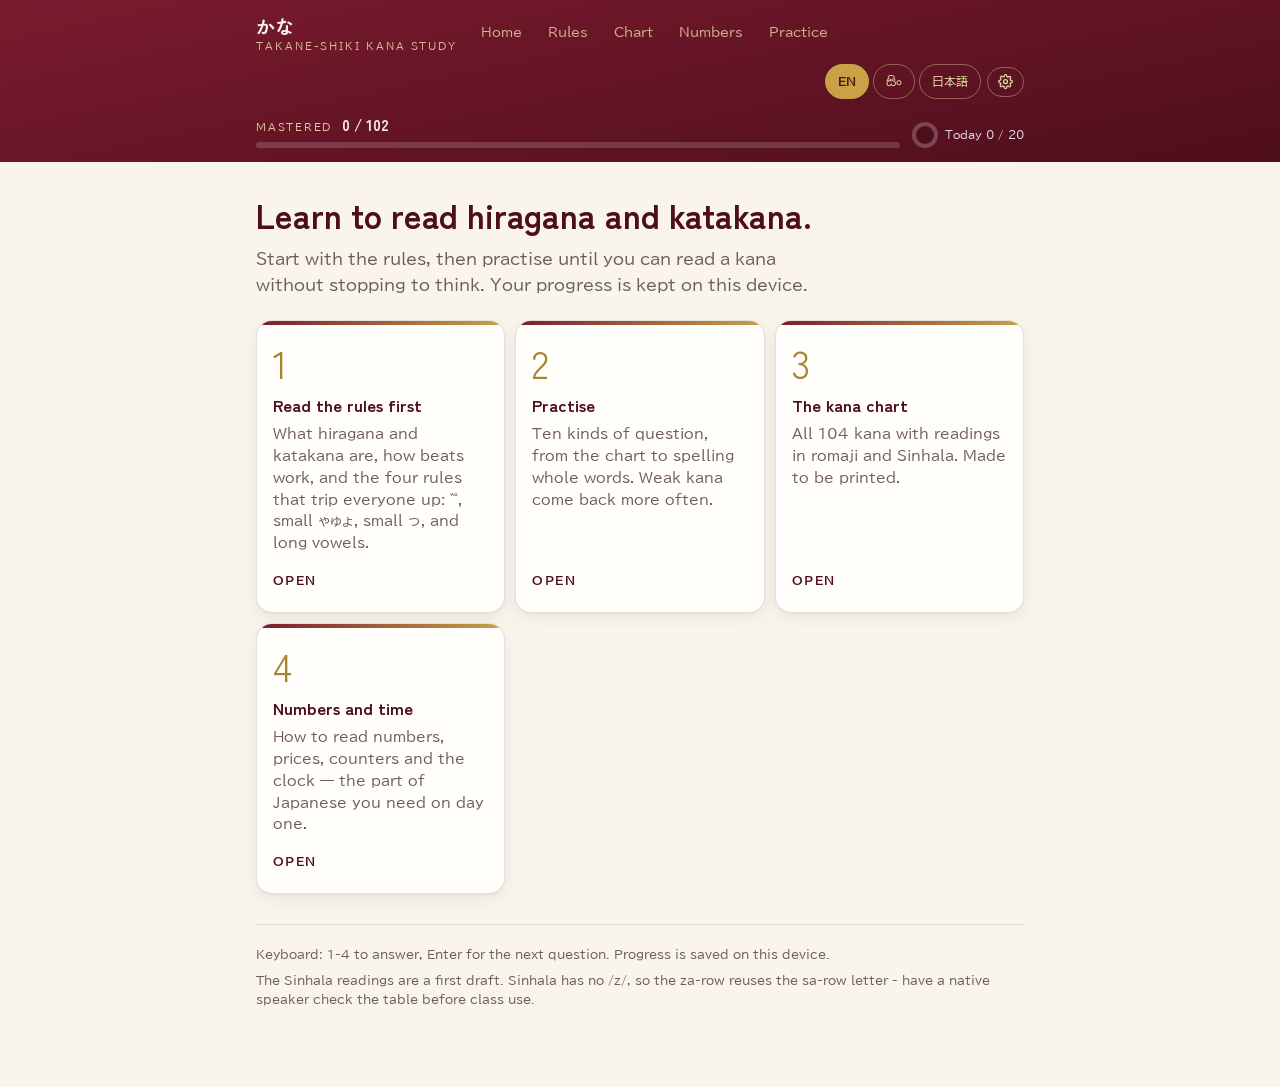
==== commit 87a3cadb: "Add files via upload" ====
--- a/offline.html
+++ b/offline.html
@@ -35,8 +35,8 @@
   --glow:rgba(199,162,71,.16);
   --shadow:0 1px 2px rgba(20,10,14,.05),0 6px 18px rgba(20,10,14,.06);
 
-  --jp-disp:"Zen Kaku Gothic New","BIZ UDPGothic","Hiragino Sans",sans-serif;
-  --ui:"BIZ UDPGothic","Hiragino Sans","Yu Gothic UI",system-ui,-apple-system,sans-serif;
+  --jp-disp:"Zen Kaku Gothic New","BIZ UDPGothic","Hiragino Sans","Noto Sans Symbols 2","Segoe UI Symbol","Apple Symbols",sans-serif;
+  --ui:"BIZ UDPGothic","Hiragino Sans","Yu Gothic UI",system-ui,-apple-system,"Noto Sans Symbols 2","Segoe UI Symbol","Apple Symbols",sans-serif;
   --si:"Noto Sans Sinhala","Iskoola Pota",sans-serif;
 
   --s1:6px; --s2:10px; --s3:16px; --s4:22px; --s5:30px;
@@ -101,7 +101,7 @@
 .si{font-family:var(--si);font-size:1.04em;line-height:1.7}
 /* Whole page in Sinhala: set it once at the root so no element can be missed.
    Kana keeps its own font because every kana rule names --jp-disp explicitly. */
-html[lang="si"]{--ui:"Noto Sans Sinhala","Iskoola Pota","BIZ UDPGothic","Hiragino Sans",system-ui,sans-serif}
+html[lang="si"]{--ui:"Noto Sans Sinhala","Iskoola Pota","BIZ UDPGothic","Hiragino Sans",system-ui,"Noto Sans Symbols 2","Segoe UI Symbol","Apple Symbols",sans-serif}
 html[lang="si"] body{line-height:1.8}
 html[lang="si"] .flabel,html[lang="si"] .l,html[lang="si"] .mrow,
 html[lang="si"] .csec h2,html[lang="si"] .mapset h3{letter-spacing:.04em}
@@ -175,7 +175,10 @@
   color:var(--maroon-ink);letter-spacing:.02em}
 .glyph.small{font-size:calc(clamp(2.4rem,10vw,3.2rem)*var(--gs))}
 .reading{font-family:var(--jp-disp);font-size:calc(clamp(1.9rem,8vw,2.6rem)*var(--gs));color:var(--maroon-ink);letter-spacing:.04em}
-.romacue{font-size:calc(clamp(1.6rem,7vw,2.2rem)*var(--gs));color:var(--maroon-ink);letter-spacing:.22em;font-weight:700}
+.romacue{font-size:calc(clamp(1.5rem,6.4vw,2.2rem)*var(--gs));color:var(--maroon-ink);
+  letter-spacing:.16em;font-weight:700;overflow-wrap:anywhere}
+/* OTSUKARESAMA and friends do not fit a 360px screen at full size */
+.romacue.long{font-size:calc(clamp(1.05rem,4.6vw,1.6rem)*var(--gs));letter-spacing:.1em}
 .sub{margin-top:8px;font-size:1rem;color:var(--ink-soft)}
 
 .opts{display:grid;grid-template-columns:repeat(2,minmax(0,1fr));gap:var(--s2)}
@@ -385,6 +388,127 @@
 .ckana em{font-style:normal;font-size:1.05rem;color:var(--ink-soft);margin-left:5px}
 .crom{font-size:.7rem;color:var(--gold-dp);font-weight:700;letter-spacing:.04em}
 .csi{font-size:.78rem;color:var(--ink-soft);line-height:1.4}
+
+
+/* ==========================================================================
+   Settings sheet, compact "now practising" bar, skip button, timer
+   ========================================================================== */
+
+.iconbtn{display:inline-flex;align-items:center;justify-content:center;min-width:36px;height:30px;
+  background:transparent;border:1px solid rgba(233,217,169,.4);color:var(--gold-lt);
+  border-radius:999px;padding:5px 10px;font-size:.78rem;cursor:pointer;white-space:nowrap}
+.iconbtn:active{transform:translateY(1px)}
+.iconbtn svg{display:block}
+
+/* the one line that replaces four rows of chips */
+.nowbar{display:flex;align-items:center;gap:var(--s2);background:var(--card);
+  border:1px solid var(--rule);border-radius:14px;padding:10px var(--s3);margin-top:18px;
+  box-shadow:var(--shadow)}
+.nowbar .lbl{font-size:.55rem;letter-spacing:.16em;text-transform:uppercase;color:var(--ink-soft);
+  font-weight:700;display:block}
+.nowbar .val{font-size:.9rem;color:var(--ink);margin-top:1px}
+.nowbar .val b{color:var(--maroon-ink)}
+.nowbar .grow{flex:1;min-width:0}
+.nowbar .ghost{padding:8px 15px}
+
+/* mode lane stays visible — it is the drill's real navigation */
+.modebar{margin-top:var(--s2);position:relative}
+.modebar .lane{padding:2px 0}
+.modebar::after{content:"";position:absolute;top:0;right:0;bottom:0;width:26px;pointer-events:none;
+  background:linear-gradient(90deg,transparent,var(--paper))}
+
+.sheet{position:fixed;inset:0;z-index:50;display:none}
+.sheet[open]{display:block}
+.sheet .veil{position:absolute;inset:0;background:rgba(10,6,8,.45)}
+.sheet .panel{position:absolute;left:0;right:0;bottom:0;max-height:88vh;overflow:auto;
+  background:var(--paper);border-radius:18px 18px 0 0;padding:var(--s3) var(--s3) var(--s5);
+  box-shadow:0 -8px 40px rgba(0,0,0,.25)}
+@media (min-width:640px){
+  .sheet .panel{left:50%;top:50%;right:auto;bottom:auto;transform:translate(-50%,-50%);
+    width:min(560px,92vw);border-radius:18px;max-height:86vh}
+}
+.sheet h2{font-family:var(--jp-disp);font-size:1.05rem;margin:0 0 var(--s3);color:var(--maroon-ink);
+  display:flex;align-items:center}
+.sheet h2 .ghost{margin-left:auto;padding:8px 16px}
+.sgroup{padding:var(--s2) 0}
+.sgroup + .sgroup{border-top:1px dashed var(--rule)}
+.sgroup .flabel{display:block;margin-bottom:7px;min-width:0}
+.swrap{display:flex;flex-wrap:wrap;gap:var(--s1)}
+.swatch{width:34px;height:34px;border-radius:50%;border:2px solid var(--rule);cursor:pointer;padding:0;
+  position:relative}
+.swatch[aria-pressed="true"]{border-color:var(--ink);box-shadow:0 0 0 3px var(--rule-2)}
+.swatch i{position:absolute;inset:3px;border-radius:50%}
+
+.timer{font-variant-numeric:tabular-nums;font-weight:700;color:var(--maroon-ink)}
+.timer.low{color:var(--ng)}
+
+@media (prefers-reduced-motion:no-preference){
+  .sheet[open] .panel{animation:up .2s ease-out}
+  @keyframes up{from{transform:translateY(14px);opacity:0}to{transform:none;opacity:1}}
+  @media (min-width:640px){.sheet[open] .panel{animation:none}}
+}
+
+/* romaji -> kana readout */
+.imeout{display:flex;flex-wrap:wrap;gap:5px;justify-content:center;margin-top:var(--s3);min-height:52px}
+.ic{display:inline-flex;align-items:center;justify-content:center;min-width:44px;height:48px;
+  border-radius:10px;border:1px solid var(--rule);background:var(--field);
+  font-family:var(--jp-disp);font-size:calc(1.6rem*var(--gs));color:var(--maroon-ink)}
+.ic.ok{border-color:var(--ok);background:var(--ok-bg);color:var(--ok)}
+.ic.ng{border-color:var(--ng);background:var(--ng-bg);color:var(--ng)}
+.ic.todo{border-style:dashed;color:var(--ink-soft);opacity:.5}
+
+/* numbers and time */
+.numbig{font-family:var(--jp-disp);font-weight:700;line-height:1;
+  font-size:calc(clamp(3rem,15vw,4.6rem)*var(--gs));color:var(--maroon-ink);
+  font-variant-numeric:tabular-nums;letter-spacing:.01em}
+.numbig .cunit{font-size:.42em;font-weight:500;margin-left:.12em;color:var(--ink-soft)}
+.opt .main.numopt{font-family:var(--jp-disp);font-size:calc(1.6rem*var(--gs));
+  font-variant-numeric:tabular-nums}
+.clock{width:clamp(150px,46vw,190px);height:auto;color:var(--maroon-ink);display:block;margin:0 auto}
+.numsec > h2{font-family:var(--jp-disp);font-size:1.15rem;color:var(--maroon-ink);
+  margin:0 0 var(--s2);padding-bottom:8px;border-bottom:2px solid var(--gold)}
+
+/* labelled explanation — same three labels the printed material uses */
+.expl .lab{display:inline-block;font-size:.6rem;letter-spacing:.14em;text-transform:uppercase;
+  font-weight:700;padding:3px 10px;border-radius:999px;margin-bottom:8px;
+  background:var(--gold-lt);color:var(--accent-deep)}
+html[data-scheme="dark"] .expl .lab{background:var(--gold-dp);color:#fff}
+.expl.compare{border-left-color:var(--maroon)}
+.expl.compare .lab{background:var(--ng-tag);color:var(--ng)}
+.expl .pairrow{display:flex;gap:10px;flex-wrap:wrap;margin:2px 0 10px}
+.expl .pairrow span{display:inline-flex;flex-direction:column;align-items:center;
+  min-width:56px;padding:6px 8px;border:1px solid var(--rule);border-radius:10px;background:var(--field)}
+.expl .pairrow b{font-family:var(--jp-disp);font-size:1.8rem;line-height:1.1;color:var(--maroon-ink);font-weight:500}
+.expl .pairrow i{font-style:normal;font-size:.7rem;color:var(--gold-dp);font-weight:700;margin-top:2px}
+.expl .pairrow span.you{border-color:var(--ng);background:var(--ng-bg)}
+.expl .pairrow span.ans{border-color:var(--ok);background:var(--ok-bg)}
+
+/* daily goal ring in the header */
+.goal{display:flex;align-items:center;gap:7px;margin-left:12px;flex:none}
+.goal .ring{width:26px;height:26px;border-radius:50%;position:relative;flex:none}
+.goal .ring::after{content:"";position:absolute;inset:4px;border-radius:50%;background:var(--accent-deep)}
+.goal .ring.done::after{background:var(--gold)}
+.goal .txt{font-size:.68rem;color:#fff;opacity:.85;font-variant-numeric:tabular-nums;white-space:nowrap}
+
+/* no-voice notice */
+.notice{text-align:center;padding:8px 4px 4px}
+.notice h3{font-family:var(--jp-disp);font-size:1.05rem;color:var(--maroon-ink);margin:0 0 8px}
+.notice p{font-size:.88rem;color:var(--ink-soft);margin:0 auto;max-width:34ch}
+
+/* result: the pairs you actually confused, with the same tip */
+.recap{margin-top:var(--s4);text-align:left}
+.recap h3{font-size:.62rem;letter-spacing:.14em;text-transform:uppercase;color:var(--ink-soft);
+  font-weight:700;margin:0 0 10px}
+.recap .item{border:1px solid var(--rule);border-left:4px solid var(--gold);border-radius:0 12px 12px 0;
+  background:var(--field);padding:10px 14px;margin-bottom:8px}
+.recap .item .pair{font-family:var(--jp-disp);font-size:1.5rem;color:var(--maroon-ink);line-height:1.2}
+.recap .item .pair em{font-style:normal;color:var(--ink-soft);font-size:1rem;margin:0 6px}
+.recap .item p{font-size:.82rem;color:var(--ink-soft);margin:4px 0 0}
+
+/* option text must break at the space between words, never inside one */
+.opt .main{word-break:keep-all;overflow-wrap:anywhere}
+.opt .main.long{font-size:calc(1.3rem*var(--gs));line-height:1.35}
+.opt .main.xlong{font-size:calc(1.08rem*var(--gs));line-height:1.4}
 
 .printhint{font-size:.75rem;color:var(--ink-soft);align-self:center}
 .printonly{display:none}
@@ -598,7 +722,7 @@
   si:"අඩවි දත්ත පූරණය කළ නොහැක. ගොනුව කෙලින්ම විවෘත කළා නම්, local server එකක් (python3 -m http.server) හෝ offline.html භාවිතා කරන්න."
 };
 </script>
-<script>window.KANA_DATA={"kana":{"sei":[["あ","ア","a","අ","a"],["い","イ","i","ඉ","a"],["う","ウ","u","උ","a"],["え","エ","e","එ","a"],["お","オ","o","ඔ","a"],["か","カ","ka","ක","ka"],["き","キ","ki","කි","ka"],["く","ク","ku","කු","ka"],["け","ケ","ke","කෙ","ka"],["こ","コ","ko","කො","ka"],["さ","サ","sa","ස","sa"],["し","シ","shi","ශි","sa"],["す","ス","su","සු","sa"],["せ","セ","se","සෙ","sa"],["そ","ソ","so","සො","sa"],["た","タ","ta","ත","ta"],["ち","チ","chi","චි","ta"],["つ","ツ","tsu","ට්සු","ta"],["て","テ","te","තෙ","ta"],["と","ト","to","තො","ta"],["な","ナ","na","න","na"],["に","ニ","ni","නි","na"],["ぬ","ヌ","nu","නු","na"],["ね","ネ","ne","නෙ","na"],["の","ノ","no","නො","na"],["は","ハ","ha","හ","ha"],["ひ","ヒ","hi","හි","ha"],["ふ","フ","fu","ෆු","ha"],["へ","ヘ","he","හෙ","ha"],["ほ","ホ","ho","හො","ha"],["ま","マ","ma","ම","ma"],["み","ミ","mi","මි","ma"],["む","ム","mu","මු","ma"],["め","メ","me","මෙ","ma"],["も","モ","mo","මො","ma"],["や","ヤ","ya","ය","ya"],["ゆ","ユ","yu","යු","ya"],["よ","ヨ","yo","යො","ya"],["ら","ラ","ra","ර","ra"],["り","リ","ri","රි","ra"],["る","ル","ru","රු","ra"],["れ","レ","re","රෙ","ra"],["ろ","ロ","ro","රො","ra"],["わ","ワ","wa","ව","wa"],["を","ヲ","wo","ඔ","wa"],["ん","ン","n","න්","wa"]],"daku":[["が","ガ","ga","ග","ga"],["ぎ","ギ","gi","ගි","ga"],["ぐ","グ","gu","ගු","ga"],["げ","ゲ","ge","ගෙ","ga"],["ご","ゴ","go","ගො","ga"],["ざ","ザ","za","ස","za"],["じ","ジ","ji","ජි","za"],["ず","ズ","zu","සු","za"],["ぜ","ゼ","ze","සෙ","za"],["ぞ","ゾ","zo","සො","za"],["だ","ダ","da","ද","da"],["ぢ","ヂ","ji","ජි","da",1],["づ","ヅ","zu","සු","da",1],["で","デ","de","දෙ","da"],["ど","ド","do","දො","da"],["ば","バ","ba","බ","ba"],["び","ビ","bi","බි","ba"],["ぶ","ブ","bu","බු","ba"],["べ","ベ","be","බෙ","ba"],["ぼ","ボ","bo","බො","ba"]],"han":[["ぱ","パ","pa","ප","pa"],["ぴ","ピ","pi","පි","pa"],["ぷ","プ","pu","පු","pa"],["ぺ","ペ","pe","පෙ","pa"],["ぽ","ポ","po","පො","pa"]],"you":[["きゃ","キャ","kya","ක්‍ය","kya"],["きゅ","キュ","kyu","ක්‍යු","kya"],["きょ","キョ","kyo","ක්‍යො","kya"],["しゃ","シャ","sha","ශ්‍ය","sha"],["しゅ","シュ","shu","ශ්‍යු","sha"],["しょ","ショ","sho","ශ්‍යො","sha"],["ちゃ","チャ","cha","ච්‍ය","cha"],["ちゅ","チュ","chu","ච්‍යු","cha"],["ちょ","チョ","cho","ච්‍යො","cha"],["にゃ","ニャ","nya","න්‍ය","nya"],["にゅ","ニュ","nyu","න්‍යු","nya"],["にょ","ニョ","nyo","න්‍යො","nya"],["ひゃ","ヒャ","hya","හ්‍ය","hya"],["ひゅ","ヒュ","hyu","හ්‍යු","hya"],["ひょ","ヒョ","hyo","හ්‍යො","hya"],["みゃ","ミャ","mya","ම්‍ය","mya"],["みゅ","ミュ","myu","ම්‍යු","mya"],["みょ","ミョ","myo","ම්‍යො","mya"],["りゃ","リャ","rya","ර්‍ය","rya"],["りゅ","リュ","ryu","ර්‍යු","rya"],["りょ","リョ","ryo","ර්‍යො","rya"],["ぎゃ","ギャ","gya","ග්‍ය","gya"],["ぎゅ","ギュ","gyu","ග්‍යු","gya"],["ぎょ","ギョ","gyo","ග්‍යො","gya"],["じゃ","ジャ","ja","ජ","ja"],["じゅ","ジュ","ju","ජු","ja"],["じょ","ジョ","jo","ජො","ja"],["びゃ","ビャ","bya","බ්‍ය","bya"],["びゅ","ビュ","byu","බ්‍යු","bya"],["びょ","ビョ","byo","බ්‍යො","bya"],["ぴゃ","ピャ","pya","ප්‍ය","pya"],["ぴゅ","ピュ","pyu","ප්‍යු","pya"],["ぴょ","ピョ","pyo","ප්‍යො","pya"]],"look_h":[["あ","お","む"],["い","り","こ"],["き","さ","ち","ら"],["け","は","ほ","ま","ば","ぱ"],["ぬ","め","ね","れ","わ"],["る","ろ","そ"],["す","む","ま"],["し","つ","へ"],["た","な","に"],["く","へ","て"],["ふ","え"],["ゆ","わ"],["よ","ま"],["せ","さ"],["も","し"],["ん","そ"],["を","わ"],["う","つ","ふ"],["こ","に","た"],["ま","も","す"],["ひ","へ","く"],["み","さ","き"],["や","か","が"],["と","て","ど"],["の","ぬ","め"]],"look_k":[["シ","ツ","ソ","ン","ジ","ズ"],["ク","ワ","ケ","タ","ヲ"],["コ","ユ","ヨ","ロ"],["ノ","メ","ヌ","ス","ム"],["ハ","ヘ"],["ア","マ","ム","ヤ"],["チ","テ","ナ","キ"],["サ","セ","ヤ"],["ラ","フ","ヲ"],["オ","ホ"],["レ","ル","ノ"],["ウ","ワ","ラ"],["ト","カ","エ"],["ニ","ミ"],["リ","ソ","ハ"],["イ","ト"],["ネ","ホ","オ"],["ヒ","レ"],["モ","ヨ","キ"]],"sound":[["tsu","su","chi","shi"],["shi","hi","chi"],["ji","chi"],["za","sa","ja"],["zu","su","tsu"],["fu","bu","pu"],["ra","da"],["re","de"],["n","nu","mu"],["ga","ka"],["ba","pa","ha"],["bi","pi","hi"],["do","to"],["ge","ke"],["zo","so"]],"alt":{"shi":["si"],"chi":["ti"],"tsu":["tu"],"fu":["hu"],"ji":["zi","di"],"zu":["du"],"wo":["o"],"n":["nn","n'"],"sha":["sya"],"shu":["syu"],"sho":["syo"],"cha":["tya","cya"],"chu":["tyu"],"cho":["tyo"],"ja":["zya","jya"],"ju":["zyu","jyu"],"jo":["zyo","jyo"]},"grid":[["あ","い","う","え","お"],["か","き","く","け","こ"],["さ","し","す","せ","そ"],["た","ち","つ","て","と"],["な","に","ぬ","ね","の"],["は","ひ","ふ","へ","ほ"],["ま","み","む","め","も"],["や","","ゆ","","よ"],["ら","り","る","れ","ろ"],["わ","","","","を"]],"heads":["あ","か","さ","た","な","は","ま","や","ら","わ"],"small":"ゃゅょャュョっッーぁぃぅぇぉァィゥェォ","conflict":{"を":["お"],"お":["を"]}},"words":{"spell":[{"w":"ふじさん","r":"FUJISAN","en":"Mt. Fuji","si":"ෆුජි කන්ද","note":{"en":"Japan's highest mountain, 3,776 m, on the border of Shizuoka and Yamanashi. A World Heritage site since 2013. The climbing season is only July to early September.","ja":"日本で いちばん たかい 山です。3,776メートル。しずおかけんと やまなしけんの あいだに あります。2013年に 世界遺産に なりました。のぼれるのは 7月から 9月はじめだけです。","si":"ජපානයේ උසම කන්ද — මීටර් 3,776. ෂිසුඕකා සහ යමනාෂි අතර. 2013 සිට ලෝක උරුමයක්. නැගීමට හැක්කේ ජූලි සිට සැප්තැම්බර් මුල දක්වා පමණයි."}},{"w":"とうきょう","r":"TOUKYOU","en":"Tokyo","si":"ටෝකියෝ","note":{"en":"The capital of Japan. English writes it Tokyo, but the kana needs both う: to-u-kyo-u, four beats. Writing ときょ is a common mistake.","ja":"日本の しゅとです。えいごでは Tokyo ですが、かなでは 「う」が 2つ 入ります。「と・う・きょ・う」で 4はく。「ときょ」は まちがいです。","si":"ජපානයේ අගනුවර. ඉංග්‍රීසියෙන් Tokyo ලෙස ලියුවත්, කනා වලට う දෙකම ඕනේ: to-u-kyo-u, බීට් හතරයි. ときょ ලෙස ලිවීම බහුල වැරැද්දක්."}},{"w":"さくら","r":"SAKURA","en":"cherry blossom","si":"සකුරා මල","note":{"en":"Cherry blossom. It blooms for about a week between late March and April. People sit under the trees for hanami — flower viewing.","ja":"さくらの 花です。3月の おわりから 4月に 1しゅうかんぐらい さきます。木の したで 「はなみ」を します。","si":"සකුරා මල. මාර්තු අගදී සිට අප්‍රේල් දක්වා සතියක් පමණ පිපෙනවා. මිනිස්සු ගස් යට වාඩිවෙලා 'හනාමි' කරනවා."}},{"w":"おんせん","r":"ONSEN","en":"hot spring","si":"උණු දිය උල්පත","note":{"en":"A natural hot spring bath. You wash your body fully before getting in, and you do not put your towel in the water. Some onsen still refuse guests with tattoos.","ja":"しぜんの おふろです。入る まえに からだを ぜんぶ あらいます。タオルは おゆに 入れません。いれずみが ある人は 入れない ところも あります。","si":"ස්වාභාවික උණු දිය නාන තැනක්. ඇතුළු වීමට පෙර සිරුර සම්පූර්ණයෙන් සෝදනවා. තුවාය වතුරට දමන්නේ නැහැ. පච්ච තියෙන අයට ඇතුළු වීම තහනම් තැන් තිබෙනවා."}},{"w":"しんかんせん","r":"SHINKANSEN","en":"bullet train","si":"අධිවේගී දුම්රිය","note":{"en":"The high-speed train. Tokyo to Osaka takes about two and a half hours. Reserved and non-reserved cars are separate, so check your ticket.","ja":"はやい でんしゃです。とうきょうから おおさかまで 2じかん半ぐらいです。していせきと じゆうせきが あるので きっぷを よく みてください。","si":"අධිවේගී දුම්රිය. ටෝකියෝ සිට ඕසාකා දක්වා පැය දෙකහමාරක් පමණ. වෙන් කළ සහ නොවෙන් කළ මැදිරි වෙන් වෙන් නිසා ටිකට් එක බලන්න."}},{"w":"コンビニ","r":"KONBINI","en":"convenience store","si":"පහසු වෙළඳසැල","note":{"en":"A 24-hour convenience store. You can pay bills, print documents, send parcels and withdraw cash there, not just buy food.","ja":"24じかん あいている みせです。ものを かうだけでなく、りょうきんの しはらい、いんさつ、たくはい、ATMも つかえます。","si":"පැය 24ම විවෘත වෙළඳසැලක්. කෑම ගන්නවා විතරක් නෙවෙයි - බිල් ගෙවීම, මුද්‍රණය, පාර්සල් යැවීම, ATM එකත් තියෙනවා."}},{"w":"ヘルメット","r":"HERUMETTO","en":"helmet","si":"හිස්වැසුම","note":{"en":"Helmet. On a Japanese construction or factory site it is required, not optional. Note the small ッ — the sound stops for one beat.","ja":"ヘルメットです。こうじげんばや こうじょうでは かならず かぶります。小さい「ッ」に ちゅういしてください。1はく とまります。","si":"හිස්වැසුම. ජපානයේ ඉදිකිරීම් හෝ කර්මාන්තශාලා බිමක එය අනිවාර්යයි. කුඩා ッ එකට සැලකිලිමත් වන්න - බීට් එකක් නවතිනවා."}},{"w":"あんぜん","r":"ANZEN","en":"safety","si":"ආරක්ෂාව","note":{"en":"Safety. You will hear it every day at work: 安全第一 (anzen dai-ichi) means safety first. Learn it before your first shift.","ja":"「あんぜん」です。しょくばで まいにち ききます。「安全第一（あんぜんだいいち）」＝ safety first。はたらく まえに おぼえましょう。","si":"ආරක්ෂාව. රැකියා ස්ථානයේ දිනපතා අහන්න ලැබෙනවා. 安全第一 (anzen dai-ichi) = ආරක්ෂාව පළමුව. වැඩට යන්න කලින් මතක තියාගන්න."}},{"w":"きゅうけい","r":"KYUUKEI","en":"break / rest","si":"විවේකය","note":{"en":"A work break. Ask 休憩してもいいですか (kyuukei shite mo ii desu ka). きゅ is one beat and きゅう is two — four beats in total: kyu-u-ke-i.","ja":"やすみ じかんです。「きゅうけい しても いいですか」と ききます。「きゅ」は 1はく、「きゅう」は 2はくです。","si":"වැඩ විවේකය. 休憩してもいいですか කියලා අහන්න පුළුවන්. きゅ එක බීට් එකයි; きゅう බීට් දෙකයි."}},{"w":"ざんぎょう","r":"ZANGYOU","en":"overtime","si":"අතිකාල","note":{"en":"Overtime work. By law it must be paid at a higher rate. If you are asked to do it often without extra pay, that is a problem worth raising.","ja":"じかんがいの しごとです。ほうりつで わりましの きゅうりょうが ひつようです。はらわれない ばあいは そうだんして ください。","si":"අතිකාල වැඩ. නීතියෙන් වැඩි ගෙවීමක් ලැබිය යුතුයි. නොගෙවා නිතර කරන්න කියනවා නම්, ඒක කතා කළ යුතු කරුණක්."}},{"w":"せんぱい","r":"SENPAI","en":"senior colleague","si":"ජ්‍යෙෂ්ඨ සගයා","note":{"en":"Someone who joined before you. In a Japanese workplace the senpai teaches you the job, so asking them questions early is expected, not rude.","ja":"じぶんより さきに 入った 人です。しごとを おしえて くれます。はやく しつもん するのは しつれいでは ありません。","si":"ඔබට කලින් ආපු කෙනා. ජපන් රැකියා ස්ථානයක සෙන්පායි වැඩ උගන්වනවා. ඉක්මනින් ප්‍රශ්න ඇහීම අගෞරවයක් නෙවෙයි."}},{"w":"すみません","r":"SUMIMASEN","en":"excuse me / sorry / thank you","si":"සමාවෙන්න","note":{"en":"The most useful word in Japan. It works as sorry, excuse me, and thank you depending on the situation. When unsure, this is a safe choice.","ja":"日本で いちばん つかう ことばです。あやまる とき、よびかける とき、おれいを いう ときに つかえます。","si":"ජපානයේ වැඩිම ප්‍රයෝජනවත් වචනය. සමාව, 'මට අහන්න පුළුවන්ද', ස්තූතියි - තුනටම වැඩ කරනවා."}},{"w":"おつかれさま","r":"OTSUKARESAMA","en":"thanks for your work","si":"මහන්සි වුණාට ස්තූතියි","note":{"en":"Said when someone finishes work or leaves for the day. There is no English equivalent — treat it as the standard goodbye at work.","ja":"しごとが おわった 人に いいます。えいごに ぴったりの ことばは ありません。しょくばの 「さようなら」だと おもって ください。","si":"වැඩ ඉවර වුණාම හෝ යනකොට කියනවා. ඉංග්‍රීසියේ හරියටම වචනයක් නැහැ. රැකියා ස්ථානයේ 'ගිහින් එන්නම්' කියලා හිතන්න."}},{"w":"べんとう","r":"BENTOU","en":"boxed lunch","si":"දිවා ආහාර පෙට්ටිය","note":{"en":"A packed lunch box. Convenience stores and station shops sell them, and many workplaces have a microwave to heat them.","ja":"おべんとうです。コンビニや えきで かえます。しょくばに でんしレンジが ある ところも おおいです。","si":"දිවා ආහාර පෙට්ටිය. පහසු වෙළඳසැල් සහ දුම්රියපොළවල විකුණනවා. බොහෝ රැකියා ස්ථානවල රත් කරන්න මයික්‍රෝවේව් තියෙනවා."}},{"w":"スリランカ","r":"SURIRANKA","en":"Sri Lanka","si":"ශ්‍රී ලංකාව","note":{"en":"Your own country, written in katakana. Country names always use katakana, so this is a good first katakana word to master.","ja":"あなたの くにです。くにの なまえは カタカナで かきます。さいしょに おぼえると べんりです。","si":"ඔබේ රට, කටකනා වලින්. රටවල නම් හැම විටම කටකනා වලින් ලියනවා. පළමුව මතක තියාගන්න හොඳ වචනයක්."}},{"w":"コロンボ","r":"KORONBO","en":"Colombo","si":"කොළඹ","note":{"en":"Colombo in katakana. The l becomes ロ — Japanese has no l, so every l turns into the ら-row. The mb becomes ンボ.","ja":"コロンボです。「l」は「ロ」に なります。日本語に「l」の おとが ないので、ぜんぶ ら行に なります。「mb」は「ンボ」です。","si":"කොළඹ, කටකනා වලින්. l ශබ්දය ロ බවට - ජපන් භාෂාවේ l නැති නිසා හැම l එකක්ම ら පේළියට යනවා. mb ශබ්දය ンボ බවට."}},{"w":"こうじょう","r":"KOUJOU","en":"factory","si":"කර්මාන්තශාලාව","note":{"en":"Factory. Many specified-skilled-worker jobs are in one. Both halves end in a long o written with う: ko-u, jo-u.","ja":"こうじょうです。とくていぎのうの しごとが おおい ばしょです。「こう」も「じょう」も ながい おとです。","si":"කර්මාන්තශාලාව. විශේෂිත නිපුණතා රැකියා බොහොමයක් තියෙන්නේ එහෙයි. ශබ්ද දෙකම දිගුයි: ko-u-jo-u."}},{"w":"でんしゃ","r":"DENSHA","en":"train","si":"දුම්රිය","note":{"en":"Train. しゃ is one beat, not two — でんしゃ has three beats: de-n-sha. Getting this wrong is a common listening mistake.","ja":"でんしゃです。「しゃ」は 1はくです。「で・ん・しゃ」で 3はく。ここを まちがえる人が おおいです。","si":"දුම්රිය. しゃ බීට් එකයි, දෙකක් නෙවෙයි. でんしゃ බීට් තුනයි: de-n-sha. ශ්‍රවණයේදී බහුලව වැරදෙන තැනක්."}},{"w":"びょういん","r":"BYOUIN","en":"hospital","si":"රෝහල","note":{"en":"Hospital. Careful: びよういん with a big よ means hair salon. The small ょ changes the meaning completely.","ja":"びょういんです。大きい「よ」の 「びよういん」は hair salon です。小さい「ょ」で いみが かわります。","si":"රෝහල. පරෙස්සම් - ලොකු よ එක්ක びよういん කියන්නේ කොණ්ඩා සැලූන් එකට. කුඩා ょ අර්ථය සම්පූර්ණයෙන් වෙනස් කරනවා."}},{"w":"きっぷ","r":"KIPPU","en":"ticket","si":"ටිකට් එක","note":{"en":"Ticket. The small っ makes you stop for one beat before p. Say ki-(stop)-pu, not kipu.","ja":"きっぷです。小さい「っ」で 1はく とまります。「き・っ・ぷ」で 3はくです。","si":"ටිකට් එක. කුඩා っ නිසා p කලින් බීට් එකක් නවතිනවා. ki-(නවතී)-pu, kipu නෙවෙයි."}},{"w":"みず","r":"MIZU","en":"water","si":"වතුර","note":{"en":"Water. In a Japanese restaurant water is free and served automatically, often with ice even in winter.","ja":"みずです。日本の レストランでは むりょうです。ふゆでも こおりが 入って います。","si":"වතුර. ජපන් අවන්හලක වතුර නොමිලේ, ඉබේම ගෙනත් දෙනවා - සීතලේ වුණත් අයිස් එක්ක."}},{"w":"ゴミ","r":"GOMI","en":"rubbish","si":"කසළ","note":{"en":"Rubbish. Japan separates it strictly — burnable, plastic, cans, bottles — and each type has its own collection day. Getting it wrong annoys neighbours fast.","ja":"ゴミです。日本では もえるゴミ、プラスチック、かん、びんに わけます。出す 日も きまって います。","si":"කසළ. ජපානයේ දැඩි ලෙස වර්ග කරනවා - දැවෙන, ප්ලාස්ටික්, ටින්, බෝතල් - එකිනෙකට එකතු කරන දවසත් වෙනස්."}},{"w":"やすみ","r":"YASUMI","en":"day off / holiday","si":"නිවාඩුව","note":{"en":"A day off. To ask for one: 休みをとってもいいですか. Ask early — in Japan sudden requests are harder to grant.","ja":"やすみです。「やすみを とっても いいですか」と ききます。はやめに いうと いいです。","si":"නිවාඩුව. 休みをとってもいいですか කියලා අහන්න. කලින්ම කියන්න - හදිසි ඉල්ලීම් ජපානයේ අපහසුයි."}},{"w":"ありがとう","r":"ARIGATOU","en":"thank you","si":"ස්තූතියි","note":{"en":"Thank you. The polite form adds ございます. Note the long vowel at the end: to-u, not just to.","ja":"ありがとうです。ていねいには 「ありがとう ございます」。さいごは ながい おと「とう」です。","si":"ස්තූතියි. ආචාරශීලී ආකාරය ございます එකතු කරනවා. අගට දිගු ස්වරය: to-u, to විතරක් නෙවෙයි."}}],"quick":[{"w":"いぬ","r":"inu","en":"dog","si":"බල්ලා"},{"w":"ねこ","r":"neko","en":"cat","si":"පූසා"},{"w":"さかな","r":"sakana","en":"fish","si":"මාළු"},{"w":"みず","r":"mizu","en":"water","si":"වතුර"},{"w":"ほん","r":"hon","en":"book","si":"පොත"},{"w":"やま","r":"yama","en":"mountain","si":"කන්ද"},{"w":"かわ","r":"kawa","en":"river","si":"ගඟ"},{"w":"うみ","r":"umi","en":"sea","si":"මුහුද"},{"w":"そら","r":"sora","en":"sky","si":"අහස"},{"w":"はな","r":"hana","en":"flower","si":"මල"},{"w":"くるま","r":"kuruma","en":"car","si":"කාර් එක"},{"w":"ともだち","r":"tomodachi","en":"friend","si":"යාළුවා"},{"w":"かぞく","r":"kazoku","en":"family","si":"පවුල"},{"w":"あさ","r":"asa","en":"morning","si":"උදේ"},{"w":"よる","r":"yoru","en":"night","si":"රාත්‍රිය"},{"w":"たべる","r":"taberu","en":"to eat","si":"කනවා"},{"w":"のむ","r":"nomu","en":"to drink","si":"බොනවා"},{"w":"みる","r":"miru","en":"to see","si":"බලනවා"},{"w":"きく","r":"kiku","en":"to listen","si":"අහනවා"},{"w":"ちいさい","r":"chiisai","en":"small","si":"පොඩි"},{"w":"しごと","r":"shigoto","en":"work","si":"වැඩ"},{"w":"てがみ","r":"tegami","en":"letter","si":"ලිපිය"},{"w":"くすり","r":"kusuri","en":"medicine","si":"බෙහෙත"},{"w":"たまご","r":"tamago","en":"egg","si":"බිත්තරය"},{"w":"パン","r":"pan","en":"bread","si":"පාන්"},{"w":"テレビ","r":"terebi","en":"TV","si":"රූපවාහිනිය"},{"w":"ラジオ","r":"rajio","en":"radio","si":"රේඩියෝ"},{"w":"バス","r":"basu","en":"bus","si":"බස් එක"},{"w":"ホテル","r":"hoteru","en":"hotel","si":"හෝටලය"},{"w":"カメラ","r":"kamera","en":"camera","si":"කැමරාව"},{"w":"ペン","r":"pen","en":"pen","si":"පෑන"},{"w":"ドア","r":"doa","en":"door","si":"දොර"},{"w":"シャツ","r":"shatsu","en":"shirt","si":"කමිසය"},{"w":"ズボン","r":"zubon","en":"trousers","si":"කලිසම"},{"w":"カレー","r":"karee","en":"curry","si":"කරි"},{"w":"ミルク","r":"miruku","en":"milk","si":"කිරි"}],"special":[{"w":"がっこう","r":"gakkou","en":"school","si":"පාසල","kind":"t","bad":["がこう","がっこ","がこお"]},{"w":"きって","r":"kitte","en":"stamp","si":"මුද්දරය","kind":"t","bad":["きて","きっつて","きてて"]},{"w":"ざっし","r":"zasshi","en":"magazine","si":"සඟරාව","kind":"t","bad":["ざし","ざっしい","ざつし"]},{"w":"いっしょ","r":"issho","en":"together","si":"එකට","kind":"t","bad":["いしょ","いっしょう","いつしょ"]},{"w":"きっぷ","r":"kippu","en":"ticket","si":"ටිකට් එක","kind":"t","bad":["きぷ","きっぷう","きつぷ"]},{"w":"さっき","r":"sakki","en":"a moment ago","si":"ටික වෙලාවකට කලින්","kind":"t","bad":["さき","さっきい","さつき"]},{"w":"にっき","r":"nikki","en":"diary","si":"දිනපොත","kind":"t","bad":["にき","につき","にっきい"]},{"w":"しゅっしん","r":"shusshin","en":"hometown","si":"උපන් ගම","kind":"t","bad":["しゅしん","しゅっしいん","しゆっしん"]},{"w":"コーヒー","r":"koohii","en":"coffee","si":"කෝපි","kind":"c","bad":["コヒー","コーヒ","コオヒイ"]},{"w":"タクシー","r":"takushii","en":"taxi","si":"ටැක්සි","kind":"c","bad":["タクシ","タークシー","タクシイ"]},{"w":"ノート","r":"nooto","en":"notebook","si":"නෝට්බුක්","kind":"c","bad":["ノト","ノオト","ノートー"]},{"w":"スプーン","r":"supuun","en":"spoon","si":"හැන්ද","kind":"c","bad":["スプン","スープン","スプウン"]},{"w":"テーブル","r":"teeburu","en":"table","si":"මේසය","kind":"c","bad":["テブル","テエブル","テーブール"]},{"w":"サッカー","r":"sakkaa","en":"football","si":"පාපන්දු","kind":"c","bad":["サカー","サッカ","サッカア"]},{"w":"おおきい","r":"ookii","en":"big","si":"ලොකු","kind":"c","bad":["おきい","おおき","おうきい"]},{"w":"せんせい","r":"sensei","en":"teacher","si":"ගුරුවරයා","kind":"c","bad":["せんせ","せせい","せんせえ"]},{"w":"でんわ","r":"denwa","en":"telephone","si":"දුරකථනය","kind":"n","bad":["でわ","でんんわ","でぬわ"]},{"w":"しんぶん","r":"shinbun","en":"newspaper","si":"පත්තරය","kind":"n","bad":["しぶん","しんぶ","しんふん"]},{"w":"げんき","r":"genki","en":"well / healthy","si":"සනීපෙන්","kind":"n","bad":["げき","げんぎ","げんきい"]},{"w":"かんじ","r":"kanji","en":"kanji","si":"කන්ජි","kind":"n","bad":["かじ","かんち","かんじい"]},{"w":"あんぜん","r":"anzen","en":"safety","si":"ආරක්ෂාව","kind":"n","bad":["あぜん","あんせん","あんぜ"]},{"w":"うんてん","r":"unten","en":"driving","si":"රිය පැදවීම","kind":"n","bad":["うてん","うんて","うんでん"]},{"w":"ばんごう","r":"bangou","en":"number","si":"අංකය","kind":"n","bad":["ばごう","ばんご","ばんごお"]}]},"guide":{"sections":[{"id":"two-scripts","title":{"en":"Two kana, one sound system","si":"කනා දෙකක්, ශබ්ද පද්ධතියක්","ja":"ひらがなと カタカナ"},"body":{"en":["Hiragana and katakana are two ways of writing exactly the same sounds. あ and ア are both a. There is no difference in pronunciation at all — only in when each is used.","Hiragana is the default: ordinary Japanese words, and the small grammar pieces between them.","Katakana is for words that came from another language, country and place names, and sounds. Your own name and country will be written in katakana in Japan, so katakana is not something to leave for later."],"si":["හිරගනා සහ කටකනා යනු එකම ශබ්ද ලියන ක්‍රම දෙකක්. あ සහ ア දෙකම a. උච්චාරණයේ කිසිම වෙනසක් නැහැ — වෙනස තියෙන්නේ කවදා පාවිච්චි කරනවාද කියන එකේ පමණයි.","හිරගනා තමයි සාමාන්‍ය ක්‍රමය: සාමාන්‍ය ජපන් වචන සහ ඒවා අතර එන කුඩා ව්‍යාකරණ කොටස්.","කටකනා පාවිච්චි කරන්නේ වෙනත් භාෂාවකින් ආපු වචන, රටවල් සහ ස්ථානවල නම්, සහ ශබ්ද වලට. ඔබේ නමයි රටයි ජපානයේදී ලියන්නේ කටකනා වලින්, ඒ නිසා කටකනා පස්සට දාන්න එපා."],"ja":["ひらがなと カタカナは、おなじ おとを かく 2つの ほうほうです。「あ」も「ア」も a です。はつおんは まったく おなじで、つかう ばめんだけが ちがいます。","ひらがなが きほんです。ふつうの 日本語の ことばと、あいだに 入る みじかい ぶぶんに つかいます。","カタカナは、がいこくから きた ことば、くにや ばしょの なまえ、おとに つかいます。あなたの なまえも くにの なまえも 日本では カタカナで かかれます。あとまわしに できません。"]},"examples":[{"kana":"みず","romaji":"mizu","gloss":"water — an ordinary word"},{"kana":"パン","romaji":"pan","gloss":"bread — came from Portuguese"},{"kana":"スリランカ","romaji":"SURIRANKA","gloss":"Sri Lanka — a country name"}]},{"id":"beats","title":{"en":"One kana, one beat","si":"එක කනා අකුරක් = එක බීට් එකක්","ja":"1つの かな＝1はく"},"body":{"en":["Japanese is counted in beats, not syllables. Each full-size kana is exactly one beat, and every beat takes the same length of time.","This is the single most useful idea on this page. If you keep the beats even, you will be understood even when your pronunciation is not perfect. If you rush some and stretch others, you will not.","Try clapping once per kana as you read. にほん is three claps: に・ほ・ん."],"si":["ජපන් භාෂාව ගණන් කරන්නේ අක්ෂර වලින් නෙවෙයි, බීට් වලින්. සම්පූර්ණ ප්‍රමාණයේ එක කනා අකුරක් හරියටම බීට් එකයි, හැම බීට් එකක්ම එකම කාලයක් ගන්නවා.","මේ පිටුවේ වැදගත්ම අදහස මෙයයි. බීට් සමානව තියාගත්තොත්, උච්චාරණය පරිපූර්ණ නැතත් ඔබව තේරුම් ගන්නවා. සමහර ඒවා ඉක්මන් කරලා අනිත් ඒවා දිග ඇරියොත් තේරෙන්නේ නැහැ.","කියවනකොට එක කනා අකුරකට එක අත්පොළසනක් ගහන්න. にほん කියන්නේ අත්පොළසන් තුනයි: に・ほ・ん."],"ja":["日本語は はくで かぞえます。大きい かな 1つが ちょうど 1はくで、どの はくも おなじ ながさです。","このページで いちばん だいじな かんがえかたです。はくを そろえれば、はつおんが かんぺきでなくても つうじます。はやくしたり のばしたり すると つうじません。","よみながら かな 1つに 1かい てを たたいて みてください。「にほん」は 3かいです。に・ほ・ん。"]},"examples":[{"kana":"に・ほ・ん","romaji":"nihon","gloss":"3 beats"},{"kana":"た・ま・ご","romaji":"tamago","gloss":"3 beats"},{"kana":"と・う・きょ・う","romaji":"toukyou","gloss":"4 beats — きょ is one"}]},{"id":"dakuten","title":{"en":"The two marks: ゛and ゜","si":"සලකුණු දෙක: ゛සහ ゜","ja":"だくおん・はんだくおん"},"body":{"en":["Two small marks in the top right corner change the consonant. Nothing else about the kana changes.","The two-stroke mark ゛turns k→g, s→z, t→d, h→b. The circle ゜only goes on the は row and turns h→p.","So は ば ぱ are the same shape three times over. Reading them apart quickly is a matter of practice, not of learning new characters."],"si":["දකුණු ඉහළ කොනේ කුඩා සලකුණු දෙකක් ව්‍යඤ්ජනය වෙනස් කරනවා. කනා අකුරේ අනිත් කිසිවක් වෙනස් වෙන්නේ නැහැ.","ඉරි දෙකේ සලකුණ ゛මගින් k→g, s→z, t→d, h→b බවට පත් වෙනවා. රවුම ゜යන්නේ は පේළියට විතරයි, h→p බවට හරවනවා.","එහෙනම් は ば ぱ කියන්නේ එකම හැඩය තුන් වතාවක්. ඒවා ඉක්මනින් වෙන් කරගන්න පුරුද්ද ඕනේ, අලුත් අකුරු ඉගෙන ගන්න ඕනේ නැහැ."],"ja":["右うえの 小さい しるしで、しいんが かわります。かなの ほかの ぶぶんは かわりません。","「゛」は k→g、s→z、t→d、h→b に します。「゜」は は行だけに つき、h→p に します。","「は」「ば」「ぱ」は おなじ かたちが 3かい でてくる ということです。あたらしい 字を おぼえるのでは なく、みわける れんしゅうです。"]},"examples":[{"kana":"か → が","romaji":"ka → ga","gloss":""},{"kana":"し → じ","romaji":"shi → ji","gloss":""},{"kana":"は → ば → ぱ","romaji":"ha → ba → pa","gloss":"only は-row takes ゜"}]},{"id":"youon","title":{"en":"Small ゃ ゅ ょ — still one beat","si":"කුඩා ゃ ゅ ょ — තවමත් බීට් එකයි","ja":"ようおん（小さい ゃ ゅ ょ）"},"body":{"en":["A small ゃ ゅ ょ attaches to the i-column kana before it, and the two together make a single beat.","Size is the whole difference, and it changes the word. びょういん (byouin) is a hospital. びよういん (biyouin), with a full-size よ, is a hair salon.","When you write by hand, make the small kana clearly smaller — about half height."],"si":["කුඩා ゃ ゅ ょ එකක් ඊට කලින් එන i තීරුවේ කනා අකුරට එකතු වෙනවා, දෙකම එකට බීට් එකක් හදනවා.","ප්‍රමාණය තමයි මුළු වෙනස, ඒක වචනයේ අර්ථය වෙනස් කරනවා. びょういん (byouin) කියන්නේ රෝහල. ලොකු よ එක්ක びよういん (biyouin) කියන්නේ කොණ්ඩා සැලූන් එකට.","අතින් ලියනකොට කුඩා අකුර පැහැදිලිවම කුඩාවට ලියන්න — උසෙන් බාගයක් පමණ."],"ja":["小さい「ゃ ゅ ょ」は、まえの い だんの かなに くっついて、2つで 1はくに なります。","ちがいは 大きさ だけですが、いみが かわります。「びょういん」は hospital、大きい「よ」の「びよういん」は hair salon です。","てで かく ときは、小さい かなを はっきり 小さく（たかさ 半分ぐらい）かいて ください。"]},"examples":[{"kana":"きゃ","romaji":"kya","gloss":"1 beat"},{"kana":"びょういん","romaji":"byouin","gloss":"hospital — 4 beats"},{"kana":"びよういん","romaji":"biyouin","gloss":"hair salon — 5 beats"}]},{"id":"sokuon","title":{"en":"Small っ — a beat of silence","si":"කුඩා っ — නිශ්ශබ්ද බීට් එකක්","ja":"そくおん（小さい っ）"},"body":{"en":["A small っ is a beat where you say nothing. You stop, hold the stop for the length of one beat, then release into the next sound.","In romaji it appears as a doubled consonant: きっぷ is kippu. But do not think of it as two p sounds — think of it as a pause.","Dropping it changes the word, and it is the mistake most learners keep making longest. きて (kite) is come. きって (kitte) is a stamp."],"si":["කුඩා っ කියන්නේ ඔබ කිසිවක් නොකියන බීට් එකක්. නවතිනවා, බීට් එකක කාලයට නැවතීම තියාගන්නවා, ඊට පස්සේ ඊළඟ ශබ්දයට යනවා.","රෝමජි වල එය දෙගුණ වූ ව්‍යඤ්ජනයක් ලෙස පෙනෙනවා: きっぷ කියන්නේ kippu. ඒත් p ශබ්ද දෙකක් කියලා හිතන්න එපා — නැවතීමක් කියලා හිතන්න.","එය අත්හැරියොත් වචනය වෙනස් වෙනවා, ඒක බොහෝ ශිෂ්‍යයන් වැඩිම කාලයක් කරන වැරැද්ද. きて (kite) කියන්නේ එන්න. きって (kitte) කියන්නේ මුද්දරය."],"ja":["小さい「っ」は、なにも いわない 1はくです。とめて、1はくぶん とめたまま にして、つぎの おとに いきます。","ローマ字では しいんが 2つに なります。「きっぷ」＝kippu。でも p が 2つ あるのでは なく、「まが ある」と かんがえて ください。","ぬかすと いみが かわります。がくしゅうしゃが いちばん ながく まちがえる ところです。「きて」＝come、「きって」＝stamp。"]},"examples":[{"kana":"き・っ・て","romaji":"kitte","gloss":"stamp — 3 beats"},{"kana":"き・て","romaji":"kite","gloss":"come — 2 beats"},{"kana":"が・っ・こ・う","romaji":"gakkou","gloss":"school — 4 beats"}]},{"id":"chouon","title":{"en":"Long vowels — and why katakana uses ー","si":"දිගු ස්වර — කටකනා ー භාවිතා කරන්නේ ඇයි","ja":"ちょうおん（ながい おと）"},"body":{"en":["A long vowel is two beats of the same vowel, not one loud one. Hold it.","Katakana writes it with a bar: コーヒー. Hiragana writes it with a vowel kana instead: おおきい, せんせい, とうきょう. Katakana never uses おお or えい for this, and hiragana never uses ー.","This is purely a spelling rule, so it is worth learning as a rule rather than by ear — the sound gives you no clue about which to write."],"si":["දිගු ස්වරයක් කියන්නේ එකම ස්වරයේ බීට් දෙකක්, එක ශබ්ද නඟන එකක් නෙවෙයි. දිග අදින්න.","කටකනා එය ලියන්නේ ඉරකින්: コーヒー. හිරගනා ඒ වෙනුවට ස්වර අකුරක් යොදනවා: おおきい, せんせい, とうきょう. කටකනා මේකට おお හෝ えい කවදාවත් යොදන්නේ නැහැ, හිරගනා ー කවදාවත් යොදන්නේ නැහැ.","මේක සම්පූර්ණයෙන්ම ලිවීමේ නීතියක්, ඒ නිසා කනට අහගෙන නෙවෙයි නීතියක් විදිහට ඉගෙන ගන්න — ශබ්දයෙන් කුමක් ලියන්නද කියලා දැනගන්න බැහැ."],"ja":["ながい おとは、おなじ ぼいんの 2はくです。大きく いうのでは なく、のばします。","カタカナは ぼうで かきます（コーヒー）。ひらがなは ぼいんの かなで かきます（おおきい・せんせい・とうきょう）。カタカナで「おお」「えい」は つかわず、ひらがなで「ー」は つかいません。","これは かきかたの ルールです。おとでは どちらか わからないので、ルールとして おぼえて ください。"]},"examples":[{"kana":"コーヒー","romaji":"koohii","gloss":"katakana → ー"},{"kana":"おおきい","romaji":"ookii","gloss":"hiragana → おお"},{"kana":"せんせい","romaji":"sensei","gloss":"hiragana → えい"}]},{"id":"romaji","title":{"en":"Why you see shi and si","si":"shi සහ si දෙකම පෙනෙන්නේ ඇයි","ja":"ローマ字が 2しゅるい ある りゆう"},"body":{"en":["There are two romaji systems in use. Hepburn writes shi, chi, tsu, fu, ji. Kunrei writes si, ti, tu, hu, zi. They describe the same kana.","Signs, stations and passports use Hepburn, so that is the one to read fluently. Japanese keyboards accept both, so type whichever is faster for you.","This drill accepts both spellings in the typing questions."],"si":["රෝමජි ක්‍රම දෙකක් භාවිතයේ තියෙනවා. හෙප්බර්න් ලියන්නේ shi, chi, tsu, fu, ji. කුන්රේ ලියන්නේ si, ti, tu, hu, zi. දෙකම විස්තර කරන්නේ එකම කනා අකුරු.","සලකුණු, දුම්රියපොළවල් සහ විදේශ ගමන් බලපත්‍ර භාවිතා කරන්නේ හෙප්බර්න්, ඒ නිසා නිතැතින් කියවන්න ඕනේ ඒක. ජපන් යතුරුපුවරු දෙකම පිළිගන්නවා, ඒ නිසා ඔබට ඉක්මන් එක ලියන්න.","මේ ඩ්‍රිල් එකේ ලිවීමේ ප්‍රශ්න වලදී දෙකම පිළිගන්නවා."],"ja":["ローマ字には 2つの しきが あります。ヘボンしきは shi・chi・tsu・fu・ji、くんれいしきは si・ti・tu・hu・zi。おなじ かなを あらわして います。","かんばん・えき・パスポートは ヘボンしきです。すらすら よめるように するのは こちらです。日本語の キーボードは どちらでも 入力できます。","この ドリルの 入力もんだいは、どちらでも せいかいに なります。"]},"examples":[{"kana":"し","romaji":"shi / si","gloss":""},{"kana":"つ","romaji":"tsu / tu","gloss":""},{"kana":"ふ","romaji":"fu / hu","gloss":""}]}]},"numbers":{"ones":["ゼロ","いち","に","さん","よん","ご","ろく","なな","はち","きゅう"],"onesAlt":{"0":"れい","4":"し","7":"しち","9":"く"},"tensPrefix":["","","に","さん","よん","ご","ろく","なな","はち","きゅう"],"hundreds":["","ひゃく","にひゃく","さんびゃく","よんひゃく","ごひゃく","ろっぴゃく","ななひゃく","はっぴゃく","きゅうひゃく"],"thousands":["","せん","にせん","さんぜん","よんせん","ごせん","ろくせん","ななせん","はっせん","きゅうせん"],"man":"まん","counters":{"tsu":{"jp":"〜つ","en":"things (general)","si":"දේවල් (සාමාන්‍ය)","max":10,"suffix":"つ","whole":{"1":"ひとつ","2":"ふたつ","3":"みっつ","4":"よっつ","5":"いつつ","6":"むっつ","7":"ななつ","8":"やっつ","9":"ここのつ","10":"とお"},"ja":"ものを かぞえる ことば"},"nin":{"jp":"〜人","en":"people","si":"මිනිසුන්","max":99,"suffix":"にん","whole":{"1":"ひとり","2":"ふたり"},"last":{"4":"よにん","7":"しちにん"},"ten":"じゅうにん","ja":"ひと"},"ko":{"jp":"〜個","en":"small objects","si":"කුඩා දේවල්","max":99,"suffix":"こ","last":{"1":"いっこ","6":"ろっこ","8":"はっこ"},"ten":"じゅっこ","ja":"小さい もの"},"hon":{"jp":"〜本","en":"long thin things","si":"දිග සිහින් දේවල්","max":99,"suffix":"ほん","last":{"1":"いっぽん","3":"さんぼん","6":"ろっぽん","8":"はっぽん"},"ten":"じゅっぽん","ja":"ながくて ほそい もの"},"mai":{"jp":"〜枚","en":"flat things","si":"පැතලි දේවල්","max":99,"suffix":"まい","ja":"うすくて たいらな もの"},"sai":{"jp":"〜歳","en":"years old","si":"වයස","max":99,"suffix":"さい","whole":{"20":"はたち"},"last":{"1":"いっさい","8":"はっさい"},"ten":"じゅっさい","ja":"とし"},"en":{"jp":"〜円","en":"yen","si":"යෙන්","max":99999,"suffix":"えん","last":{"4":"よえん"},"ja":"おかね"},"nichi":{"jp":"〜日","en":"days of the month","si":"මාසයේ දින","max":31,"suffix":"にち","whole":{"1":"ついたち","2":"ふつか","3":"みっか","4":"よっか","5":"いつか","6":"むいか","7":"なのか","8":"ようか","9":"ここのか","10":"とおか","14":"じゅうよっか","20":"はつか","24":"にじゅうよっか","17":"じゅうしちにち","19":"じゅうくにち","27":"にじゅうしちにち","29":"にじゅうくにち"},"ja":"月の 日"}},"hours":{"1":"いちじ","2":"にじ","3":"さんじ","4":"よじ","5":"ごじ","6":"ろくじ","7":"しちじ","8":"はちじ","9":"くじ","10":"じゅうじ","11":"じゅういちじ","12":"じゅうにじ"},"minutesLast":{"1":"いっぷん","2":"にふん","3":"さんぷん","4":"よんぷん","5":"ごふん","6":"ろっぷん","7":"ななふん","8":"はっぷん","9":"きゅうふん"},"minutesTen":"じゅっぷん","half":"はん","guide":[{"id":"n-basics","title":{"en":"0 to 10, and the numbers with two readings","si":"0 සිට 10, සහ කියවීම් දෙකක් ඇති අංක","ja":"0〜10 と、よみが 2つ ある すうじ"},"body":{"en":["Four numbers have two readings, and the one you use depends on what follows. 4 is よん or し, 7 is なな or しち, 9 is きゅう or く, and 0 is ゼロ or れい.","On its own, use よん, なな, きゅう, ゼロ. They are safer and clearer — し also means death, and く also means pain, so speakers avoid them where they can.","But the other reading survives in fixed places: 4時 is よじ, 7時 is しちじ, 9時 is くじ. Times are the main place you must know both."],"si":["අංක හතරකට කියවීම් දෙකක් තියෙනවා, කුමක් භාවිතා කරනවාද කියන එක ඊට පස්සේ එන දේ මතයි. 4 කියන්නේ よん හෝ し, 7 කියන්නේ なな හෝ しち, 9 කියන්නේ きゅう හෝ く, 0 කියන්නේ ゼロ හෝ れい.","තනිව කියනකොට よん, なな, きゅう, ゼロ පාවිච්චි කරන්න. ඒවා ආරක්ෂිතයි — し කියන්නේ මරණයටත්, く කියන්නේ වේදනාවටත් නිසා කතා කරන අය ඒවා මඟහරිනවා.","ඒත් අනෙක් කියවීම ස්ථිර තැන්වල ඉතිරි වෙනවා: 4時 කියන්නේ よじ, 7時 කියන්නේ しちじ, 9時 කියන්නේ くじ. වේලාව තමයි දෙකම දැනගත යුතු ප්‍රධාන තැන."],"ja":["4つの すうじには よみが 2つ あります。あとに くる ものが よみを きめます。4は よん か し、7は なな か しち、9は きゅう か く、0は ゼロ か れい です。","1つで いう ときは よん・なな・きゅう・ゼロ を つかいます。「し」は 死、「く」は 苦 と おなじ おとなので、さけられます。","でも きまった ばしょでは もう1つの よみが のこります。4時＝よじ、7時＝しちじ、9時＝くじ。時こくが いちばん だいじな ばしょです。"]},"examples":[{"num":"4","kana":"よん / し","gloss":"alone: よん"},{"num":"7","kana":"なな / しち","gloss":"alone: なな"},{"num":"9","kana":"きゅう / く","gloss":"alone: きゅう"}]},{"id":"n-build","title":{"en":"11 to 99 is simple addition","si":"11 සිට 99 දක්වා සරල එකතුවක්","ja":"11〜99 は たし算"},"body":{"en":["Japanese builds numbers exactly the way they are written. 23 is に + じゅう + さん — two tens and a three.","There is no separate word for eleven, twenty or thirty. Once you know 1 to 10 you know every number up to 99 with no extra learning.","Note that 10 on its own is じゅう, not いちじゅう."],"si":["ජපන් භාෂාවේ අංක හැදෙන්නේ ලියන ආකාරයටමයි. 23 කියන්නේ に + じゅう + さん — දහයවල් දෙකයි තුනයි.","එකොළහට හෝ විස්සට හෝ තිහට වෙනම වචනයක් නැහැ. 1 සිට 10 දක්වා දැනගත්තොත් 99 දක්වා හැම අංකයක්ම දන්නවා.","10 තනිව කියන්නේ じゅう, いちじゅう නෙවෙයි."],"ja":["日本語の すうじは かいた とおりに つくります。23は に＋じゅう＋さん です。","11や 20や 30の ための べつの ことばは ありません。1〜10を おぼえたら、99までは あたらしく おぼえる ものは ありません。","10 だけは じゅう です。いちじゅう とは いいません。"]},"examples":[{"num":"23","kana":"にじゅうさん","gloss":"2 tens + 3"},{"num":"10","kana":"じゅう","gloss":"not いちじゅう"},{"num":"99","kana":"きゅうじゅうきゅう","gloss":""}]},{"id":"n-big","title":{"en":"100, 1000, 10000 — where the sound changes","si":"100, 1000, 10000 — ශබ්දය වෙනස් වන තැන්","ja":"100・1000・10000 と 音の へんか"},"body":{"en":["Six numbers change sound when they meet ひゃく or せん. They are not exceptions to memorise one by one — they change because the sounds are hard to say together.","300 is さんびゃく, 600 is ろっぴゃく, 800 is はっぴゃく. 3000 is さんぜん and 8000 is はっせん. Everything else is regular.","10,000 is いちまん, never just まん. And Japanese counts in units of 10,000, so 100,000 is じゅうまん — ten man, not a new word."],"si":["අංක හයක් ひゃく හෝ せん සමඟ එනකොට ශබ්දය වෙනස් වෙනවා. ඒවා එකින් එක කටපාඩම් කරන්න ඕන ව්‍යතිරේක නෙවෙයි — ශබ්ද එකට කියන්න අමාරු නිසා වෙනස් වෙනවා.","300 කියන්නේ さんびゃく, 600 කියන්නේ ろっぴゃく, 800 කියන්නේ はっぴゃく. 3000 කියන්නේ さんぜん, 8000 කියන්නේ はっせん. අනිත් සියල්ල නීතිගතයි.","10,000 කියන්නේ いちまん, まん විතරක් නෙවෙයි. ජපන් භාෂාව 10,000 ඒකකවලින් ගණන් කරනවා, ඒ නිසා 100,000 කියන්නේ じゅうまん."],"ja":["6つの すうじだけ、ひゃく・せん と いっしょに なると 音が かわります。1つずつ おぼえる れいがいでは なく、いいにくいから かわります。","300は さんびゃく、600は ろっぴゃく、800は はっぴゃく。3000は さんぜん、8000は はっせん。ほかは ふつうです。","10,000は いちまん です。「まん」だけとは いいません。日本語は 1まん ずつ かぞえるので、100,000は じゅうまん です。"]},"examples":[{"num":"300","kana":"さんびゃく","gloss":"not さんひゃく"},{"num":"600","kana":"ろっぴゃく","gloss":""},{"num":"8000","kana":"はっせん","gloss":""}]},{"id":"n-counters","title":{"en":"Counters — why 1本 is いっぽん","si":"ගණන් කරන වචන — 1本 いっぽん වන්නේ ඇයි","ja":"かぞえかた — 1本が いっぽん に なる りゆう"},"body":{"en":["Japanese cannot count a thing with a bare number. It needs a counter word, chosen by the shape of the thing: 本 for long thin things, 枚 for flat things, 個 for small lumps, 人 for people.","The same three numbers keep changing: 1, 6 and 8 make the counter's first sound harder, and 3 sometimes makes it softer. 1本 いっぽん, 3本 さんぼん, 6本 ろっぽん, 8本 はっぽん.","Learn the pattern for 本 and the rest follows the same shape. Two counters are simply irregular and must be learned: ひとり and ふたり for one and two people."],"si":["ජපන් භාෂාවෙන් හිස් අංකයකින් දෙයක් ගණන් කරන්න බැහැ. දේවල හැඩය අනුව තෝරන ගණන් කරන වචනයක් ඕනේ: දිග සිහින් දේවලට 本, පැතලි දේවලට 枚, කුඩා ගුලිවලට 個, මිනිසුන්ට 人.","එකම අංක තුනක් නිතර වෙනස් වෙනවා: 1, 6, 8 ගණන් වචනයේ පළමු ශබ්දය තද කරනවා, 3 සමහර විට මෘදු කරනවා. 1本 いっぽん, 3本 さんぼん, 6本 ろっぽん, 8本 はっぽん.","本 සඳහා රටාව ඉගෙන ගත්තොත් අනිත් ඒවාත් එම හැඩයම. දෙකක් සරලව අක්‍රමවත්: එක් අයෙකුට ひとり, දෙදෙනෙකුට ふたり."],"ja":["日本語は すうじ だけでは ものを かぞえられません。ものの かたちで きまる ことばが ひつようです。ながくて ほそい ものは 本、たいらな ものは 枚、小さい ものは 個、人は 人。","かわるのは いつも おなじ 3つです。1・6・8は さいしょの 音を つよく し、3は やわらかく する ことが あります。1本 いっぽん、3本 さんぼん、6本 ろっぽん、8本 はっぽん。","本の パターンを おぼえれば、ほかも おなじ かたちです。人だけは とくべつで、1人 ひとり、2人 ふたり を おぼえて ください。"]},"examples":[{"num":"1本","kana":"いっぽん","gloss":""},{"num":"3本","kana":"さんぼん","gloss":""},{"num":"1人 / 2人","kana":"ひとり / ふたり","gloss":"irregular"}]},{"id":"n-time","title":{"en":"Telling the time","si":"වේලාව කීම","ja":"時こくの いいかた"},"body":{"en":["Hours are number + じ, with three you cannot guess: 4時 よじ, 7時 しちじ, 9時 くじ. The rest are regular.","Minutes are number + ふん, but after 1, 3, 4, 6, 8 and 10 it becomes ぷん. 1分 いっぷん, 3分 さんぷん, 6分 ろっぷん, 8分 はっぷん, 10分 じゅっぷん.","30 minutes past is usually 半 (はん), not さんじゅっぷん. Morning is 午前, afternoon is 午後, and both come before the time: 午後3時."],"si":["පැය කියන්නේ අංකය + じ, අනුමාන කරන්න බැරි තුනක් තියෙනවා: 4時 よじ, 7時 しちじ, 9時 くじ. ඉතිරිය නීතිගතයි.","විනාඩි කියන්නේ අංකය + ふん, ඒත් 1, 3, 4, 6, 8, 10 පස්සේ ぷん බවට හැරෙනවා. 1分 いっぷん, 3分 さんぷん, 6分 ろっぷん, 8分 はっぷん, 10分 じゅっぷん.","විනාඩි 30 සාමාන්‍යයෙන් කියන්නේ 半 (はん) කියලා, さんじゅっぷん නෙවෙයි. උදේ 午前, හවස 午後, දෙකම වේලාවට කලින් එනවා: 午後3時."],"ja":["「〜時」は すうじ＋じ ですが、あてられない ものが 3つ あります。4時 よじ、7時 しちじ、9時 くじ。ほかは ふつうです。","「〜分」は すうじ＋ふん ですが、1・3・4・6・8・10の あとは ぷん に なります。1分 いっぷん、3分 さんぷん、6分 ろっぷん、8分 はっぷん、10分 じゅっぷん。","30分は ふつう 「半」と いいます。さんじゅっぷん とは あまり いいません。ごぜんは 午前、ごごは 午後 で、時こくの まえに つきます（午後3時）。"]},"examples":[{"num":"4:00","kana":"よじ","gloss":"not よんじ"},{"num":"9:08","kana":"くじ はっぷん","gloss":""},{"num":"7:30","kana":"しちじ はん","gloss":""}]}],"alsoOk":{"nin":{"7":["ななにん"]},"en":{"4":["よんえん"],"7":["しちえん"]},"sai":{"20":["にじゅっさい","にじゅうさい"]},"nichi":{"17":["じゅうななにち"],"19":["じゅうきゅうにち"],"27":["にじゅうななにち"],"29":["にじゅうきゅうにち"]},"ko":{},"hon":{},"mai":{},"tsu":{}},"alsoOkTime":{"30":["さんじゅっぷん"]}},"tips":{"kana":[{"chars":["シ","ツ","ジ","ヅ"],"tip":{"ja":"シは 左から 右へ、ツは 上から 下へ 書きます。てんの ならびで 見わけます。シは たてに 2つ、ツは よこに 2つ。","en":"シ is written left to right, ツ from top to bottom. Look at the two dots: シ stacks them vertically, ツ lines them up across the top.","si":"シ ලියන්නේ වමේ සිට දකුණට, ツ ලියන්නේ උඩ සිට යටට. තිත් දෙක බලන්න: シ සිරස්ව, ツ තිරස්ව."}},{"chars":["ソ","ン","リ"],"tip":{"ja":"ソは 上から 下へ おろし、ンは 下から 上へ はねます。リは たて線が 2本で、右が ながい 形です。","en":"ソ comes down from the top, ン sweeps up from the bottom left, and リ is two uprights with the right one longer.","si":"ソ උඩ සිට පහළට, ン පහළ වමේ සිට උඩට, リ සිරස් ඉරි දෙකක් — දකුණ දිගයි."}},{"chars":["ク","ワ","ケ","タ","ヲ"],"tip":{"ja":"クは 2かく、ワは 2かくで 下が まるい、ケは 3かく、タは 3かくで 中に てんが あります。かくすうで 見わけます。","en":"Count the strokes: ク has two, ワ has two with a rounded base, ケ has three, タ has three plus a stroke inside.","si":"ඉරි ගණන බලන්න: ク දෙකයි, ワ දෙකයි පහළ වටයි, ケ තුනයි, タ තුනයි ඇතුළේ ඉරක් එක්ක."}},{"chars":["ノ","メ","ヌ","ス","ム"],"tip":{"ja":"ノは 1かく。メと ヌは ノに 1本 くわえた 形で、ヌだけ 上に よこ線が あります。スは 上が よこ線、ムは 中に てんが あります。","en":"ノ is one stroke. メ and ヌ add one stroke to it — only ヌ has a bar across the top. ス starts with a bar, ム has a dot inside.","si":"ノ එක ඉරයි. メ සහ ヌ ඊට එකක් එකතු කරනවා — ヌ වලට විතරයි උඩ තිරස් ඉරක්. ス උඩ ඉරකින් පටන් ගන්නවා, ム ඇතුළේ තිතක්."}},{"chars":["ハ","ヘ"],"tip":{"ja":"ハは 2本の 線が はなれて います。ヘは 1本 つながって います。","en":"ハ is two separate strokes. ヘ is a single connected line.","si":"ハ වෙන් වූ ඉරි දෙකක්. ヘ එකට සම්බන්ධ එක ඉරක්."}},{"chars":["コ","ユ","ヨ","ロ"],"tip":{"ja":"コは よこ線 1本、ヨは よこ線 3本、ロは しかくに とじます。ユは たて線が 下から 出ます。","en":"コ has one crossbar, ヨ has three, ロ closes into a box. ユ has an upright rising from the bottom line.","si":"コ තිරස් ඉරක්, ヨ තුනක්, ロ හතරැස්සක් ලෙස වැසෙනවා. ユ පහළ ඉරෙන් උඩට සිරස් ඉරක්."}},{"chars":["チ","テ","ナ","キ"],"tip":{"ja":"上の 線が 1本なら チと ナ、2本なら テと キ。下が はねたら チ・キ、まっすぐなら ナ・テ。","en":"One bar on top means チ or ナ; two bars mean テ or キ. A hooked tail means チ or キ; a straight one means ナ or テ.","si":"උඩ ඉරක් නම් チ හෝ ナ; දෙකක් නම් テ හෝ キ. පහළ කොක්කක් නම් チ හෝ キ; කෙළින් නම් ナ හෝ テ."}},{"chars":["サ","セ"],"tip":{"ja":"サは たて線が 下に つきぬけます。セは 下で とまり、右に まがります。","en":"サ has an upright that runs through and below. セ stops at the bottom line and turns right.","si":"サ වල සිරස් ඉර පහළට කැපෙනවා. セ පහළ ඉරේ නැවතී දකුණට හැරෙනවා."}},{"chars":["レ","ル","ヒ"],"tip":{"ja":"レは 1かく。ルは レに 左の 1本を たします。ヒは よこ線が 先に きます。","en":"レ is one stroke. ル is レ with one stroke added on the left. ヒ starts with a horizontal line.","si":"レ එක ඉරයි. ル කියන්නේ レ ට වමෙන් එකක් එකතු කළ එක. ヒ තිරස් ඉරකින් පටන් ගන්නවා."}},{"chars":["ウ","ワ","ラ"],"tip":{"ja":"上に てんが あれば ウ。てんが なくて 上が よこ線なら ラ。上が ひらいて いれば ワ。","en":"A dot on top means ウ. No dot but a bar on top means ラ. An open top means ワ.","si":"උඩ තිතක් නම් ウ. තිත නැතුව උඩ ඉරක් නම් ラ. උඩ විවෘත නම් ワ."}},{"chars":["ア","マ","ム","ヤ"],"tip":{"ja":"アは 上の よこ線から。マは 上が ひらいて います。ムは 中に てんが 1つ。ヤは 右上に てんが 出ます。","en":"ア starts from a bar on top. マ has an open top. ム has a dot inside. ヤ has a stroke rising to the upper right.","si":"ア උඩ ඉරකින්. マ උඩ විවෘතයි. ム ඇතුළේ තිතක්. ヤ උඩ දකුණට ඉරක්."}},{"chars":["ネ","ホ","オ"],"tip":{"ja":"ネは 上に てんが あります。ホと オは よこ線から。ホは 下に てんが 2つ、オは ありません。","en":"ネ has a dot on top. ホ and オ start from a bar; ホ has two dots at the bottom, オ has none.","si":"ネ උඩ තිතක්. ホ සහ オ ඉරකින් පටන් ගන්නවා; ホ පහළ තිත් දෙකක්, オ නැහැ."}},{"chars":["あ","お","む"],"tip":{"ja":"あは 中が むすばれて います。おは 右上に てんが あります。むは 下に てんが 1つ、右に つきます。","en":"あ has a loop in the middle. お has a dot at the upper right. む has a dot at the lower right.","si":"あ මැද වළල්ලක්. お උඩ දකුණේ තිතක්. む පහළ දකුණේ තිතක්."}},{"chars":["い","り","こ"],"tip":{"ja":"いは 2本が はなれ、左が ながい。りは 2本が ちかく、右が ながい。こは よこに 2本です。","en":"い has two separate strokes with the left one longer. り has two close strokes with the right one longer. こ is two horizontal strokes.","si":"い ඉරි දෙකක් වෙන් වී, වම දිගයි. り ඉරි දෙක ළඟින්, දකුණ දිගයි. こ තිරස් ඉරි දෙකක්."}},{"chars":["き","さ","ち","ら"],"tip":{"ja":"きは よこ線 2本、さは 1本。ちは さを 左右 ぎゃくに した 形です。らは 上に 小さい てんが あります。","en":"き has two crossbars, さ has one. ち is さ mirrored left to right. ら has a small stroke on top.","si":"き තිරස් ඉරි දෙකක්, さ එකක්. ち කියන්නේ さ පෙරළූ එක. ら උඩ කුඩා ඉරක්."}},{"chars":["け","は","ほ","ま","ば","ぱ"],"tip":{"ja":"けは よこ線 1本、はは 2本、ほは 3本です。まは たて線が 下に つきぬけます。","en":"け has one crossbar, は has two, ほ has three. ま is the one whose upright runs through to the bottom.","si":"け තිරස් ඉරක්, は දෙකක්, ほ තුනක්. ま වල සිරස් ඉර පහළට කැපෙනවා."}},{"chars":["ぬ","め","ね","れ","わ"],"tip":{"ja":"むすびが あるのは ぬと ね。ぬは 左が まるく、ねは たて線から はじまります。めと れと わは むすびが ありません。","en":"Only ぬ and ね end in a loop. ぬ starts with a curve, ね with an upright. め, れ and わ have no loop.","si":"වළල්ලක් තියෙන්නේ ぬ සහ ね වලට විතරයි. ぬ වක්‍රයකින්, ね සිරස් ඉරකින්. め, れ, わ වලට වළල්ලක් නැහැ."}},{"chars":["る","ろ","そ"],"tip":{"ja":"るは さいごに むすびます。ろは むすばずに とめます。そは 上に おれた 線が あります。","en":"る ends in a loop, ろ ends without one. そ has a zig-zag at the top.","si":"る අගට වළල්ලක්, ろ වළල්ලක් නැහැ. そ උඩ නැමුණු ඉරක්."}},{"chars":["し","つ","へ"],"tip":{"ja":"しは たてに ながく、下で 右に はねます。つは よこに ながい 形です。へは 山の 形です。","en":"し is tall and hooks to the right at the bottom. つ is wide and flat. へ is a shallow peak.","si":"し උසයි, පහළ දකුණට කොක්කක්. つ පළලයි. へ කන්දක් වගේ."}},{"chars":["た","な","に"],"tip":{"ja":"たの 左は 「十」の 形で、右下は とめます。なは 右下に むすびが あります。には 左が たて線 1本だけです。","en":"た has a cross shape on the left and stops at the lower right. な ends in a loop there. に has just one upright on the left.","si":"た වම පැත්තේ කුරුසයක්, පහළ දකුණේ නවතිනවා. な එතන වළල්ලකින් අවසන් වෙනවා. に වම පැත්තේ එක සිරස් ඉරක් විතරයි."}},{"chars":["う","つ","ふ"],"tip":{"ja":"うは 上に てんが あります。つは てんが ありません。ふは 上の てんの 下に 3つの ぶぶんが あります。","en":"う has a dot on top, つ has none, ふ has a dot plus three separate pieces below it.","si":"う උඩ තිතක්, つ තිතක් නැහැ, ふ තිතක් සහ පහළින් කොටස් තුනක්."}},{"chars":["ま","も","す"],"tip":{"ja":"まは よこ線 2本、もは 2本ですが たて線が 左から 出ます。すは よこ線 1本で 下に むすびます。","en":"ま has two crossbars. も has two as well, but the upright starts on the left. す has one crossbar and a loop below.","si":"ま තිරස් ඉරි දෙකක්. も දෙකක්, ඒත් සිරස් ඉර වමෙන්. す එකක් සහ පහළ වළල්ලක්."}},{"chars":["シ","ツ","ソ","ン","ジ","ズ"],"tip":{"ja":"この 6つは ぜんぶ 同じ 見わけかたです。左から 右に 書くのが シ・ン、上から 下に 書くのが ツ・ソ。てんが 2つなら シ・ツ、1つなら ソ・ン。てんてんが つくと ジ・ズです。","en":"All six use one rule. シ and ン are written left to right; ツ and ソ from the top down. Two dots means シ or ツ, one dot means ソ or ン. Add the two marks and you get ジ and ズ.","si":"මේ හය එකම නීතියක්. シ සහ ン වමේ සිට දකුණට; ツ සහ ソ උඩ සිට යටට. තිත් දෙකක් නම් シ හෝ ツ, එකක් නම් ソ හෝ ン. සලකුණු දෙක එකතු කළාම ジ සහ ズ."}},{"chars":["す","む","ま"],"tip":{"ja":"すは よこ線が 1本で 下に むすびます。むは よこ線 1本で 右下に てんが あります。まは よこ線が 2本です。","en":"す has one crossbar and a loop below. む has one crossbar and a dot at the lower right. ま has two crossbars.","si":"す තිරස් ඉරක් සහ පහළ වළල්ලක්. む තිරස් ඉරක් සහ පහළ දකුණේ තිතක්. ま තිරස් ඉරි දෙකක්."}},{"chars":["く","へ","て","ひ"],"tip":{"ja":"くは たてに おれます。へは よこに ひくい 山です。ては 上の よこ線から 左下へ。ひは 左が たてに ながく、右へ ながれます。","en":"く bends downward, へ is a low horizontal peak, て starts from a bar on top and sweeps to the lower left, ひ has a tall left side flowing to the right.","si":"く පහළට නැමෙනවා, へ පහත් තිරස් කන්දක්, て උඩ ඉරකින් පහළ වමට, ひ වම උසයි දකුණට ගලනවා."}},{"chars":["ふ","え"],"tip":{"ja":"ふは てんの 下に 3つの ぶぶんが あります。えは 上の てんから 下へ つづく 1本の 形です。","en":"ふ has three separate pieces under the dot. え runs as one connected shape from the dot downward.","si":"ふ තිත යට කොටස් තුනක්. え තිතේ සිට පහළට එකට සම්බන්ධයි."}},{"chars":["ゆ","わ","を"],"tip":{"ja":"をは 上に よこ線が 1本 あります。わ・ゆには ありません。ゆは 中に むすびが あり、わは たて線から はじまって むすびが ありません。","en":"を has a horizontal bar across the top; わ and ゆ do not. ゆ has a loop inside, わ starts from an upright and has no loop.","si":"を උඩින් තිරස් ඉරක් තියෙනවා; わ සහ ゆ වලට නැහැ. ゆ ඇතුළේ වළල්ලක්, わ සිරස් ඉරකින් පටන් ගන්නවා, වළල්ලක් නැහැ."}},{"chars":["よ","ま","も"],"tip":{"ja":"よは たて線 1本に むすび。まは よこ線 2本に むすび。もは たて線が 左から 出て よこ線 2本です。","en":"よ is one upright with a loop. ま adds two crossbars. も has two crossbars but its upright starts on the left.","si":"よ එක සිරස් ඉරක් සහ වළල්ලක්. ま තිරස් ඉරි දෙකක් එකතු වෙනවා. も තිරස් ඉරි දෙකයි, ඒත් සිරස් ඉර වමෙන්."}},{"chars":["せ","さ","き"],"tip":{"ja":"せは たて線が 下で 右に まがります。さは 2かくで 下が はなれます。きは よこ線が 2本です。","en":"せ has an upright that turns right at the bottom. さ is two strokes with the lower part detached. き has two crossbars.","si":"せ වල සිරස් ඉර පහළින් දකුණට හැරෙනවා. さ ඉරි දෙකක්, පහළ කොටස වෙන්. き තිරස් ඉරි දෙකක්."}},{"chars":["ん","そ"],"tip":{"ja":"んは 左下から 右へ 1本で ながれます。そは 上に おれた 線が あり、2つの ぶぶんに 見えます。","en":"ん flows as one stroke from the lower left to the right. そ has a zig-zag at the top and reads as two parts.","si":"ん පහළ වමේ සිට දකුණට එක ඉරක්. そ උඩ නැමීමක් තියෙනවා, කොටස් දෙකක් වගේ."}},{"chars":["こ","に","た"],"tip":{"ja":"こは よこ線 2本だけ。にの 左は たて線 1本。たの 左は 「十」の 形です。","en":"こ is just two horizontal strokes. に has a single upright on the left. た has a cross shape on the left.","si":"こ තිරස් ඉරි දෙකක් විතරයි. に වම පැත්තේ එක සිරස් ඉරක්. た වම පැත්තේ කුරුසයක්."}},{"chars":["み","さ","き","ち"],"tip":{"ja":"みは 下に むすびが あります。さ・き・ちは むすびが ありません。よこ線が 2本なら き、1本で 左むきなら さ、右むきなら ちです。","en":"み ends in a loop; さ, き and ち do not. Two crossbars means き; one crossbar facing left is さ, facing right is ち.","si":"み අගට වළල්ලක්; さ, き, ち වලට නැහැ. තිරස් ඉරි දෙකක් නම් き; එකක් වමට නම් さ, දකුණට නම් ち."}},{"chars":["や","か","が"],"tip":{"ja":"かは 「力」に てんを つけた 形です。やは よこ線が 中を つらぬいて、右上に のびます。がは かに てんてんが ついた 形です。","en":"か is the shape 力 with a dot added. や has a stroke running through the middle and out to the upper right. が is か with the two marks.","si":"か කියන්නේ 力 හැඩයට තිතක් එකතු කළ එක. や මැදින් කැපෙන ඉරක් උඩ දකුණට යනවා. が කියන්නේ か ට සලකුණු දෙක එක්කලා."}},{"chars":["と","て","ど"],"tip":{"ja":"とは たて線に 右下から 1本 つきます。ては 上の よこ線から はじまります。どは とに てんてんが ついた 形です。","en":"と is an upright with a stroke joining from the lower right. て starts from a bar on top. ど is と with the two marks.","si":"と සිරස් ඉරකට පහළ දකුණින් ඉරක්. て උඩ ඉරකින් පටන් ගන්නවා. ど කියන්නේ と ට සලකුණු දෙක එක්කලා."}},{"chars":["の","ぬ","め"],"tip":{"ja":"のは 1かくで むすびが ありません。ぬは むすびが あります。めは むすびが なく、2かくです。","en":"の is one stroke with no loop. ぬ ends in a loop. め has no loop and is written in two strokes.","si":"の එක ඉරයි, වළල්ලක් නැහැ. ぬ අගට වළල්ලක්. め වළල්ලක් නැහැ, ඉරි දෙකයි."}},{"chars":["サ","セ","ヤ"],"tip":{"ja":"サは たて線が 2本 下に 出ます。セは 1本で 下が 右に まがります。ヤは 右上に ながい 線が のびます。","en":"サ has two uprights running below the bar. セ has one that turns right. ヤ has a long stroke to the upper right.","si":"サ ඉරෙන් පහළට සිරස් ඉරි දෙකක්. セ එකක්, දකුණට හැරෙනවා. ヤ උඩ දකුණට දිග ඉරක්."}},{"chars":["ラ","フ","ヲ"],"tip":{"ja":"ラは 上に みじかい よこ線が あります。フは 1かく だけ。ヲは よこ線が 2本 あります。","en":"ラ has a short bar on top. フ is a single stroke. ヲ has two horizontal bars.","si":"ラ උඩ කෙටි ඉරක්. フ එක ඉරයි. ヲ තිරස් ඉරි දෙකක්."}},{"chars":["レ","ル","ノ"],"tip":{"ja":"ノは 左下へ おりるだけ。レは 下で 右上に あがります。ルは レの 左に もう1本 あります。","en":"ノ only falls to the lower left. レ turns up to the right at the bottom. ル is レ with one more stroke on its left.","si":"ノ පහළ වමට විතරයි. レ පහළින් දකුණට උඩට. ル කියන්නේ レ ට වමෙන් තව එකක්."}},{"chars":["ト","カ","エ"],"tip":{"ja":"トは たて線に みじかい てんが 1つ。カは 右下に はらいが あります。エは よこ線が 上下に 2本です。","en":"ト is an upright with one short stroke. カ sweeps down to the right. エ has bars at both the top and the bottom.","si":"ト සිරස් ඉරක් සහ කෙටි එකක්. カ පහළ දකුණට ගලනවා. エ උඩ සහ පහළ ඉරි දෙකක්."}},{"chars":["ニ","ミ"],"tip":{"ja":"ニは よこ線 2本、ミは ななめの 線 3本です。ミは 右上から 左下へ 3かい 書きます。","en":"ニ is two horizontal strokes; ミ is three slanted ones written from the upper right to the lower left.","si":"ニ තිරස් ඉරි දෙකක්; ミ ඇල ඉරි තුනක්, උඩ දකුණේ සිට පහළ වමට."}},{"chars":["リ","ハ","ソ"],"tip":{"ja":"リは 2本とも たてに ながく、右が ながい。ハは 2本が ひらいて います。ソは てんと ながい 線の 組みあわせです。","en":"リ has two tall strokes with the right one longer. ハ opens outward. ソ is a dot plus one long stroke.","si":"リ උස ඉරි දෙකක්, දකුණ දිගයි. ハ පිටතට විවෘතයි. ソ තිතක් සහ දිග ඉරක්."}},{"chars":["イ","ト","ノ"],"tip":{"ja":"イは 左に みじかい てん、右に ながい はらい。トは たて線が まっすぐ 下に のびます。","en":"イ has a short stroke on the left and a long sweep on the right. ト has a straight upright running down.","si":"イ වමේ කෙටි ඉරක්, දකුණේ දිග ගැලීමක්. ト කෙළින් සිරස් ඉරක්."}},{"chars":["モ","ヨ","キ"],"tip":{"ja":"モは よこ線 2本に たて線が 下へ ぬけます。ヨは よこ線 3本で 左に とじます。キは よこ線 2本で たてが 中央です。","en":"モ has two bars with an upright running through to the bottom. ヨ has three bars closed on the left. キ has two bars with a centred upright.","si":"モ ඉරි දෙකක් සහ පහළට කැපෙන සිරස් ඉරක්. ヨ ඉරි තුනක්, වමෙන් වැසෙනවා. キ ඉරි දෙකක්, මැදින් සිරස් ඉරක්."}},{"chars":["も","し","つ"],"tip":{"ja":"もは よこ線が 2本 ある たて長の 形。しは よこ線が なく、たてに ながい 1本です。つは よこに ひろい 形です。","en":"も is tall with two crossbars. し has no crossbars — one tall stroke hooking right. つ is wide and flat.","si":"も උසයි, තිරස් ඉරි දෙකක්. し තිරස් ඉරි නැහැ — උස එක ඉරක්. つ පළලයි."}}],"rules":{"hyaku":{"ja":"3・6・8の あとは 音が かわります。300 さんびゃく、600 ろっぴゃく、800 はっぴゃく。ほかは そのままです。","en":"After 3, 6 and 8 the sound changes: 300 さんびゃく, 600 ろっぴゃく, 800 はっぴゃく. The rest are regular.","si":"3, 6, 8 පස්සේ ශබ්දය වෙනස් වෙනවා: 300 さんびゃく, 600 ろっぴゃく, 800 はっぴゃく. අනිත් ඒවා නීතිගතයි."},"sen":{"ja":"1000は 「せん」です。「いっせん」とは いいません。3000は さんぜん、8000は はっせん に なります。","en":"1000 on its own is せん, never いっせん. 3000 becomes さんぜん and 8000 becomes はっせん.","si":"1000 කියන්නේ せん, いっせん නෙවෙයි. 3000 さんぜん, 8000 はっせん."},"man":{"ja":"10000は かならず 「いちまん」です。「まん」だけとは いいません。","en":"10,000 is always いちまん. Japanese never says まん on its own here.","si":"10,000 හැම විටම いちまん. まん විතරක් කියන්නේ නැහැ."},"counter":{"ja":"1・6・8の あとは つまる 音（いっ・ろっ・はっ）に なり、3の あとは にごる ことが あります。1本 いっぽん、3本 さんぼん、6本 ろっぽん、8本 はっぽん。","en":"After 1, 6 and 8 the counter takes a small っ (いっ, ろっ, はっ), and after 3 it often voices. 1本 いっぽん, 3本 さんぼん, 6本 ろっぽん, 8本 はっぽん.","si":"1, 6, 8 පස්සේ කුඩා っ එනවා (いっ, ろっ, はっ), 3 පස්සේ බොහෝ විට නාද වෙනවා. 1本 いっぽん, 3本 さんぼん, 6本 ろっぽん, 8本 はっぽん."},"counterIrregular":{"ja":"この かぞえかたは 形が かわります。1人 ひとり、2人 ふたり、20歳 はたち、1日 ついたち。おぼえる しか ありません。","en":"This counter simply changes shape and has to be memorised: 1人 ひとり, 2人 ふたり, 20歳 はたち, 1日 ついたち.","si":"මේ ගණන් වචනය හැඩය වෙනස් කරනවා, කටපාඩම් කරන්න ඕනේ: 1人 ひとり, 2人 ふたり, 20歳 はたち, 1日 ついたち."},"hour":{"ja":"時こくで あてられない よみは 3つだけです。4時 よじ、7時 しちじ、9時 くじ。ほかは すうじの まま＋じ です。","en":"Only three hours are unpredictable: 4時 よじ, 7時 しちじ, 9時 くじ. Every other hour is just the number plus じ.","si":"අනුමාන කරන්න බැරි පැය තුනයි: 4時 よじ, 7時 しちじ, 9時 くじ. අනිත් හැම එකක්ම අංකය + じ."},"minute":{"ja":"「〜分」は 1・3・4・6・8・10の あとで ぷん に なります。ほかは ふん です。","en":"Minutes become ぷん after 1, 3, 4, 6, 8 and 10. Everywhere else it is ふん.","si":"විනාඩි 1, 3, 4, 6, 8, 10 පස්සේ ぷん වෙනවා. අනිත් තැන්වල ふん."},"half":{"ja":"30分は ふつう 「半」と いいます。「さんじゅっぷん」も まちがいでは ありませんが、あまり つかいません。","en":"Thirty minutes past is normally said as 半. さんじゅっぷん is not wrong, but it is rarely used.","si":"විනාඩි 30 සාමාන්‍යයෙන් 半. さんじゅっぷん වැරදි නැහැ, ඒත් කලාතුරකින් පාවිච්චි වෙනවා."}}},"i18n":{"en":{"mastery":"Mastered","lblMode":"Question","lblScript":"Script","lblSet":"Range","lblLen":"Session","m_learn":"Learn","m_gojuon":"Fill the chart","m_k2r":"Read it","m_r2k":"Pick the kana","m_h2k":"Hiragana ⇄ Katakana","m_listen":"Listen","m_type":"Type it","m_spell":"Spell it","m_special":"っ ー ん","m_word":"Words","sc_h":"Hiragana","sc_k":"Katakana","sc_mix":"Both","st_sei":"Basic","st_daku":"Dakuten","st_han":"Handakuten","st_you":"Yoon","len20":"20 questions","len50":"50 questions","lenInf":"Endless","ask_k2r":"How do you read this kana?","ask_r2k":"Which kana is this sound?","ask_h2k_hk":"Which katakana matches this hiragana?","ask_h2k_kh":"Which hiragana matches this katakana?","ask_listen":"Listen, then choose the kana.","ask_type":"Type the reading in romaji.","ask_word":"How do you read this word?","ask_special":"Which spelling is correct?","ask_spell":"Tap the kana in order to spell this word.","ask_row":"Which kana is missing from this row?","ask_head":"Which kana is missing from the chart?","learnTitle":"Tap any kana to hear it","learnHint":"Then pick a question type above.","btnNext":"Next","btnReset":"Reset progress","btnPlay":"Play sound","btnCheck":"Check","btnAnswer":"Answer","btnClear":"Clear","btnAgain":"Go again","btnWeak":"Drill my weak kana","btnEnd":"End session","sAsked":"Answered","sRate":"Correct","sStreak":"Streak","sSpeed":"Avg sec","ok":"Correct","ng":"Not yet","answerIs":"Answer:","resTitle":"Session complete","resWeak":"These will come back more often:","resNone":"Nothing weak this round. Widen the range.","resSpeed":"Average time per question","mapTitle":"Your kana map","mapNote":"Gold fills in as you get a kana right. Red outline = it comes back more often.","footKeys":"Keyboard: 1-4 to answer, Enter for the next question. Progress is saved on this device.","footSinhala":"The Sinhala readings are a first draft. Sinhala has no /z/, so the za-row reuses the sa-row letter - have a native speaker check the table before class use.","noAudio":"No Japanese voice on this device. Try another question type.","kindT":"Small tsu doubles the next consonant.","kindC":"Long vowel - hold it for two beats.","kindN":"N is its own full beat.","loading":"Loading…","loadError":"Could not load the question data. If you opened this file directly from disk, use dist/kana-drill.html instead.","days":"Day streak","today":"days","siteName":"Kana Study","navHome":"Home","navGuide":"Rules","navDrill":"Practice","navChart":"Chart","homeLead":"Learn to read hiragana and katakana.","homeSub":"Start with the rules, then practise until you can read a kana without stopping to think. Your progress is kept on this device.","cGuideT":"Read the rules first","cGuideD":"What hiragana and katakana are, how beats work, and the four rules that trip everyone up: ゛゜, small ゃゅょ, small っ, and long vowels.","cDrillT":"Practise","cDrillD":"Ten kinds of question, from the chart to spelling whole words. Weak kana come back more often.","cChartT":"The kana chart","cChartD":"All 104 kana with readings in romaji and Sinhala. Made to be printed.","goto":"Open","guideLead":"Everything below is a rule, not a matter of taste. Learn them and the rest is practice.","chartLead":"Print this and keep it where you study.","printBtn":"Print","lookTitle":"Kana that look alike","lookNote":"These are the pairs learners actually confuse. The practice questions use them as wrong answers on purpose.","backToDrill":"Go and practise","example":"Examples","settings":"Settings","close":"Done","theme":"Colour","brightness":"Brightness","textSize":"Text size","th_enji":"Maroon","th_ai":"Indigo","th_matcha":"Green","th_sumi":"Ink","br_auto":"Auto","br_light":"Light","br_dark":"Dark","ts_m":"Normal","ts_l":"Large","ts_xl":"Largest","btnSkip":"I don't know","m_dictation":"Hear and spell","ask_dictation":"Listen, then tap the kana in order.","ask_seq":"Which kana comes next in the order?","lenTime":"60 seconds","timeUp":"Time","nowPlaying":"Now practising","change":"Settings","m_ime":"Type in kana","ask_ime":"Type this word in rōmaji. It turns into kana as you type.","imeHint":"Long vowels in katakana are typed with a hyphen: no-to → ノート","navNumbers":"Numbers","cNumT":"Numbers and time","cNumD":"How to read numbers, prices, counters and the clock — the part of Japanese you need on day one.","numLead":"Read the rules, then practise below.","nm_read":"Read the number","nm_pick":"Pick the number","nm_clock":"Read the clock","nm_settime":"Pick the time","nm_count":"Counters","nm_price":"Prices","nask_read":"How do you read this number?","nask_pick":"Which number is this?","nask_clock":"What time is it?","nask_settime":"Which clock time is this?","nask_count":"How do you count this?","nask_price":"How do you say this price?","labRule":"Rule","labCompare":"Telling them apart","labWatch":"Easy to mix up","howTo":"How to tell them apart","noVoiceTitle":"This device has no Japanese voice","noVoiceBody":"Listening questions need a Japanese text-to-speech voice, and this browser does not have one installed. Everything else works — pick another question type above.","goalToday":"Today","goalDone":"Goal reached","recapTitle":"What tripped you up","recapNone":"Nothing to review this round.","pdfBtn":"Download PDF","printHint":"Opens your browser's print dialog — choose \"Save as PDF\".","printFoot":"TAKANE-SHIKI KANA STUDY"},"si":{"mastery":"ප්‍රගුණයි","lblMode":"ප්‍රශ්නය","lblScript":"අකුරු","lblSet":"පරාසය","lblLen":"වාරය","m_learn":"ඉගෙනගන්න","m_gojuon":"හිස්තැන පුරවන්න","m_k2r":"කියවන්න","m_r2k":"අකුර තෝරන්න","m_h2k":"හිරගනා ⇄ කටකනා","m_listen":"අහන්න","m_type":"ලියන්න","m_spell":"වචනය හදන්න","m_special":"っ ー ん","m_word":"වචන","sc_h":"හිරගනා","sc_k":"කටකනා","sc_mix":"දෙකම","st_sei":"මූලික","st_daku":"දකුතෙන්","st_han":"හන්දකුතෙන්","st_you":"යෝඕන්","len20":"ප්‍රශ්න 20","len50":"ප්‍රශ්න 50","lenInf":"සීමාවක් නැහැ","ask_k2r":"මේ අකුර කියවන්නේ කොහොමද?","ask_r2k":"මේ ශබ්දයට අදාළ අකුර කුමක්ද?","ask_h2k_hk":"මේ හිරගනා අකුරට අදාළ කටකනා අකුර කුමක්ද?","ask_h2k_kh":"මේ කටකනා අකුරට අදාළ හිරගනා අකුර කුමක්ද?","ask_listen":"ශබ්දය අහලා අකුර තෝරන්න.","ask_type":"රෝමජි වලින් ලියන්න.","ask_word":"මේ වචනය කියවන්නේ කොහොමද?","ask_special":"නිවැරදි ලිවීම කුමක්ද?","ask_spell":"අකුරු පිළිවෙළට ඔබා වචනය හදන්න.","ask_row":"මේ පේළියෙන් නැති අකුර කුමක්ද?","ask_head":"වගුවෙන් නැති අකුර කුමක්ද?","learnTitle":"ශබ්දය අහන්න අකුරක් ඔබන්න","learnHint":"පස්සේ ඉහළින් ප්‍රශ්න වර්ගයක් තෝරන්න.","btnNext":"ඊළඟට","btnReset":"මුල සිට","btnPlay":"ශබ්දය","btnCheck":"පරීක්ෂා","btnAnswer":"පිළිතුර","btnClear":"මකන්න","btnAgain":"නැවත","btnWeak":"දුර්වල අකුරු පමණක්","btnEnd":"අවසන් කරන්න","sAsked":"උත්තර","sRate":"නිවැරදි","sStreak":"දිගටම","sSpeed":"තත්පර","ok":"නිවැරදියි","ng":"තව ටිකක්","answerIs":"පිළිතුර:","resTitle":"වාරය අවසන්","resWeak":"නැවත නැවත එන අකුරු:","resNone":"මේ වටයේ දුර්වලකම් නැහැ. පරාසය පුළුල් කරන්න.","resSpeed":"එක ප්‍රශ්නයකට සාමාන්‍ය කාලය","mapTitle":"ඔබේ අකුරු සිතියම","mapNote":"නිවැරදි වන විට රන්වන් පාට පිරෙනවා. රතු ඉරි = නැවත නැවත එයි.","footKeys":"යතුරුපුවරුව: 1-4 උත්තරයට, Enter ඊළඟට. ප්‍රගතිය මේ උපකරණයේ සුරැකෙනවා.","footSinhala":"සිංහල උච්චාරණ පළමු කෙටුම්පතක්. සිංහලේ /z/ නැති නිසා za පේළිය sa පේළියේ අකුරම භාවිතා කරනවා - පන්තියට පෙර පරීක්ෂා කරන්න.","noAudio":"මේ උපකරණයේ ජපන් හඬක් නැහැ. වෙනත් ප්‍රශ්නයක් තෝරන්න.","kindT":"කුඩා tsu ඊළඟ ව්‍යඤ්ජනය දෙගුණ කරනවා.","kindC":"දිගු ස්වරය - බීට් දෙකක්.","kindN":"n වෙනම බීට් එකක්.","loading":"පූරණය වෙමින්…","loadError":"ප්‍රශ්න දත්ත පූරණය කළ නොහැක. ගොනුව කෙලින්ම විවෘත කළා නම්, dist/kana-drill.html භාවිතා කරන්න.","days":"දින ගණන","today":"දින","siteName":"කනා අධ්‍යයනය","navHome":"මුල් පිටුව","navGuide":"නීති","navDrill":"පුහුණුව","navChart":"වගුව","homeLead":"හිරගනා සහ කටකනා කියවන්න ඉගෙන ගන්න.","homeSub":"මුලින්ම නීති, ඊට පස්සේ නොසිතා කියවන්න පුළුවන් වෙනකම් පුහුණුව. ඔබේ ප්‍රගතිය මේ උපකරණයේ සුරැකෙනවා.","cGuideT":"මුලින්ම නීති කියවන්න","cGuideD":"හිරගනා සහ කටකනා මොනවාද, බීට් වැඩ කරන හැටි, සහ හැමෝම වරදවන නීති හතර: ゛゜, කුඩා ゃゅょ, කුඩා っ, දිගු ස්වර.","cDrillT":"පුහුණු වන්න","cDrillD":"ප්‍රශ්න වර්ග දහයක් — වගුවේ සිට සම්පූර්ණ වචන ලිවීම දක්වා. දුර්වල අකුරු නැවත නැවත එනවා.","cChartT":"කනා වගුව","cChartD":"කනා අකුරු 104ම, රෝමජි සහ සිංහල උච්චාරණ සමඟ. මුද්‍රණය කරන්න හදලා තියෙන්නේ.","goto":"විවෘත කරන්න","guideLead":"පහත සියල්ල නීති, කැමැත්තේ කාරණා නෙවෙයි. ඒවා ඉගෙන ගත්තොත් ඉතිරිය පුහුණුව විතරයි.","chartLead":"මේක මුද්‍රණය කරලා ඉගෙන ගන්න තැන තියාගන්න.","printBtn":"මුද්‍රණය","lookTitle":"සමාන පෙනුමැති අකුරු","lookNote":"ශිෂ්‍යයන් ඇත්තටම පටලවන යුගල මේවා. පුහුණු ප්‍රශ්නවල වැරදි පිළිතුරු ලෙස හිතාමතාම යොදනවා.","backToDrill":"පුහුණු වන්න යන්න","example":"උදාහරණ","settings":"සැකසුම්","close":"හරි","theme":"වර්ණය","brightness":"දීප්තිය","textSize":"අකුරු ප්‍රමාණය","th_enji":"තද රතු","th_ai":"නිල්","th_matcha":"කොළ","th_sumi":"කළු","br_auto":"ස්වයංක්‍රීය","br_light":"එළිය","br_dark":"අඳුරු","ts_m":"සාමාන්‍ය","ts_l":"ලොකු","ts_xl":"ලොකුම","btnSkip":"මම දන්නේ නැහැ","m_dictation":"අහලා ලියන්න","ask_dictation":"අහලා, අකුරු පිළිවෙළට ඔබන්න.","ask_seq":"පිළිවෙළේ ඊළඟට එන අකුර කුමක්ද?","lenTime":"තත්පර 60","timeUp":"කාලය","nowPlaying":"දැන් පුහුණු වන්නේ","change":"සැකසුම්","m_ime":"කනා ලෙස ලියන්න","ask_ime":"මේ වචනය රෝමජි වලින් ලියන්න. ලියනකොටම කනා බවට හැරෙනවා.","imeHint":"කටකනා දිගු ස්වර ලියන්නේ ඉරකින්: no-to → ノート","navNumbers":"අංක","cNumT":"අංක සහ වේලාව","cNumD":"අංක, මිල, ගණන් කරන වචන සහ ඔරලෝසුව කියවන හැටි — පළමු දවසේ සිටම අවශ්‍ය දේ.","numLead":"නීති කියවලා, පහළින් පුහුණු වන්න.","nm_read":"අංකය කියවන්න","nm_pick":"අංකය තෝරන්න","nm_clock":"ඔරලෝසුව කියවන්න","nm_settime":"වේලාව තෝරන්න","nm_count":"ගණන් කිරීම","nm_price":"මිල","nask_read":"මේ අංකය කියවන්නේ කොහොමද?","nask_pick":"මේ කුමන අංකයද?","nask_clock":"වෙලාව කීයද?","nask_settime":"මේ කුමන වේලාවද?","nask_count":"මේක ගණන් කරන්නේ කොහොමද?","nask_price":"මේ මිල කියන්නේ කොහොමද?","labRule":"නීතිය","labCompare":"වෙන් කර හඳුනාගැනීම","labWatch":"පටලවන තැන","howTo":"වෙන් කර හඳුනාගන්නා හැටි","noVoiceTitle":"මේ උපකරණයේ ජපන් හඬක් නැහැ","noVoiceBody":"ශ්‍රවණ ප්‍රශ්නවලට ජපන් හඬක් ඕනේ, මේ බ්‍රවුසරයේ එය නැහැ. අනිත් සියල්ල වැඩ කරනවා — ඉහළින් වෙනත් ප්‍රශ්නයක් තෝරන්න.","goalToday":"අද","goalDone":"ඉලක්කය සම්පූර්ණයි","recapTitle":"පටලවපු තැන්","recapNone":"මේ වටයේ නැවත බලන්න දෙයක් නැහැ.","pdfBtn":"PDF බාගන්න","printHint":"බ්‍රවුසරයේ මුද්‍රණ කවුළුව විවෘත වෙනවා — \"Save as PDF\" තෝරන්න.","printFoot":"TAKANE-SHIKI KANA STUDY"},"ja":{"mastery":"しゅうとく","lblMode":"もんだい","lblScript":"もじ","lblSet":"はんい","lblLen":"かいすう","m_learn":"まなぶ","m_gojuon":"ひょうを うめる","m_k2r":"よみをえらぶ","m_r2k":"かなをえらぶ","m_h2k":"ひらがな⇄カタカナ","m_listen":"きく","m_type":"にゅうりょく","m_spell":"ことばを つくる","m_special":"っ ー ん","m_word":"ことば","sc_h":"ひらがな","sc_k":"カタカナ","sc_mix":"りょうほう","st_sei":"せいおん","st_daku":"だくおん","st_han":"はんだくおん","st_you":"ようおん","len20":"20もん","len50":"50もん","lenInf":"エンドレス","ask_k2r":"この かなの よみは？","ask_r2k":"この おとの かなは？","ask_h2k_hk":"この ひらがなに あう カタカナは？","ask_h2k_kh":"この カタカナに あう ひらがなは？","ask_listen":"おとを きいて、かなを えらんで ください。","ask_type":"よみを ローマじで にゅうりょくして ください。","ask_word":"この ことばの よみは？","ask_special":"ただしい かきかたは どれ？","ask_spell":"かなを じゅんばんに おして ことばを つくって ください。","ask_row":"この ぎょうで たりない かなは？","ask_head":"ひょうで たりない かなは？","learnTitle":"かなを タップすると おとが でます","learnHint":"なれたら うえで もんだいを えらんで ください。","btnNext":"つぎへ","btnReset":"きろくを けす","btnPlay":"おと","btnCheck":"かくにん","btnAnswer":"かいとう","btnClear":"けす","btnAgain":"もういちど","btnWeak":"にがてだけ","btnEnd":"おわる","sAsked":"かいとう","sRate":"せいとうりつ","sStreak":"れんぞく","sSpeed":"へいきん秒","ok":"せいかい","ng":"ざんねん","answerIs":"こたえ：","resTitle":"おつかれさま","resWeak":"よく 出る かな：","resNone":"にがては ありません。はんいを ひろげましょう。","resSpeed":"1もんあたりの じかん","mapTitle":"かなマップ","mapNote":"せいかいすると 金色が たまります。赤わく＝よく 出ます。","footKeys":"キーボード：1〜4で かいとう、Enterで つぎへ。きろくは この たんまつに ほぞんされます。","footSinhala":"シンハラ語の よみは 初稿です。シンハラ語に /z/ が ないため ざ行は さ行と 同じ字を つかっています。授業の まえに ネイティブチェックを おすすめします。","noAudio":"この たんまつには 日本語の音声が ありません。ほかの もんだいを えらんで ください。","kindT":"小さい「っ」は つぎの子音を 2つに します。","kindC":"長音は 2はく のばします。","kindN":"「ん」は それだけで 1はく です。","loading":"よみこみちゅう…","loadError":"もんだいデータを よみこめませんでした。ファイルを ちょくせつ ひらいた ばあいは dist/kana-drill.html を つかって ください。","days":"れんぞく日","today":"日","siteName":"かな学習","navHome":"ホーム","navGuide":"ルール","navDrill":"れんしゅう","navChart":"かな表","homeLead":"ひらがなと カタカナを よめるように なる サイトです。","homeSub":"まず ルールを よんで、かんがえずに よめるまで れんしゅうします。きろくは この たんまつに のこります。","cGuideT":"まず ルールを よむ","cGuideD":"ひらがなと カタカナの ちがい、はくの かんがえかた、そして みんなが つまずく 4つの ルール（゛゜・小さい ゃゅょ・小さい っ・ながい おと）。","cDrillT":"れんしゅうする","cDrillD":"10しゅるいの もんだい。かな表の あなうめから、ことばを つくる ところまで。にがてな かなは よく 出ます。","cChartT":"かな表","cChartD":"104字ぜんぶ。ローマ字と シンハラ語の よみつき。いんさつ できます。","goto":"ひらく","guideLead":"ここに あるのは ぜんぶ ルールです。おぼえたら、あとは れんしゅうだけです。","chartLead":"いんさつして、べんきょうする ばしょに はって ください。","printBtn":"いんさつ","lookTitle":"にている かな","lookNote":"がくしゅうしゃが じっさいに まちがえる くみあわせです。れんしゅうもんだいでは、わざと これを ダミーに つかって います。","backToDrill":"れんしゅうへ","example":"れい","settings":"せってい","close":"とじる","theme":"いろ","brightness":"あかるさ","textSize":"もじの 大きさ","th_enji":"えんじ","th_ai":"あい","th_matcha":"みどり","th_sumi":"すみ","br_auto":"じどう","br_light":"あかるい","br_dark":"くらい","ts_m":"ふつう","ts_l":"大きい","ts_xl":"もっと大きい","btnSkip":"わからない","m_dictation":"きいて つくる","ask_dictation":"おとを きいて、かなを じゅんばんに おして ください。","ask_seq":"じゅんばんで つぎに くる かなは？","lenTime":"60びょう","timeUp":"のこり","nowPlaying":"いま れんしゅうちゅう","change":"へんこう","m_ime":"ローマ字で うつ","ask_ime":"この ことばを ローマ字で うって ください。うつと かなに かわります。","imeHint":"カタカナの ながい おとは「-」で うちます。no-to → ノート","navNumbers":"すうじ","cNumT":"すうじと 時こく","cNumD":"すうじ・ねだん・かぞえかた・時計の よみかた。日本に きた 日から つかう ところです。","numLead":"ルールを よんでから、下で れんしゅうします。","nm_read":"すうじを よむ","nm_pick":"すうじを えらぶ","nm_clock":"時計を よむ","nm_settime":"時こくを えらぶ","nm_count":"かぞえかた","nm_price":"ねだん","nask_read":"この すうじの よみは？","nask_pick":"この よみの すうじは？","nask_clock":"いま なんじ ですか？","nask_settime":"この よみの 時こくは？","nask_count":"これは どう かぞえますか？","nask_price":"この ねだんは どう いいますか？","labRule":"ルール","labCompare":"くらべる","labWatch":"まちがえやすい","howTo":"見わけかた","noVoiceTitle":"この たんまつには 日本語の 音声が ありません","noVoiceBody":"きく もんだいには 日本語の 音声が ひつようですが、この ブラウザには 入って いません。ほかは ぜんぶ つかえます。うえで べつの もんだいを えらんで ください。","goalToday":"きょう","goalDone":"もくひょう たっせい","recapTitle":"まちがえた ところ","recapNone":"この かいは ふくしゅうする ものが ありません。","pdfBtn":"PDFで ダウンロード","printHint":"ブラウザの いんさつ画面が ひらきます。「PDFに ほぞん」を えらんで ください。","printFoot":"TAKANE-SHIKI KANA STUDY"}}};</script>
+<script>window.KANA_DATA={"kana":{"sei":[["あ","ア","a","අ","a"],["い","イ","i","ඉ","a"],["う","ウ","u","උ","a"],["え","エ","e","එ","a"],["お","オ","o","ඔ","a"],["か","カ","ka","ක","ka"],["き","キ","ki","කි","ka"],["く","ク","ku","කු","ka"],["け","ケ","ke","කෙ","ka"],["こ","コ","ko","කො","ka"],["さ","サ","sa","ස","sa"],["し","シ","shi","ශි","sa"],["す","ス","su","සු","sa"],["せ","セ","se","සෙ","sa"],["そ","ソ","so","සො","sa"],["た","タ","ta","ත","ta"],["ち","チ","chi","චි","ta"],["つ","ツ","tsu","ට්සු","ta"],["て","テ","te","තෙ","ta"],["と","ト","to","තො","ta"],["な","ナ","na","න","na"],["に","ニ","ni","නි","na"],["ぬ","ヌ","nu","නු","na"],["ね","ネ","ne","නෙ","na"],["の","ノ","no","නො","na"],["は","ハ","ha","හ","ha"],["ひ","ヒ","hi","හි","ha"],["ふ","フ","fu","ෆු","ha"],["へ","ヘ","he","හෙ","ha"],["ほ","ホ","ho","හො","ha"],["ま","マ","ma","ම","ma"],["み","ミ","mi","මි","ma"],["む","ム","mu","මු","ma"],["め","メ","me","මෙ","ma"],["も","モ","mo","මො","ma"],["や","ヤ","ya","ය","ya"],["ゆ","ユ","yu","යු","ya"],["よ","ヨ","yo","යො","ya"],["ら","ラ","ra","ර","ra"],["り","リ","ri","රි","ra"],["る","ル","ru","රු","ra"],["れ","レ","re","රෙ","ra"],["ろ","ロ","ro","රො","ra"],["わ","ワ","wa","ව","wa"],["を","ヲ","wo","ඔ","wa"],["ん","ン","n","න්","wa"]],"daku":[["が","ガ","ga","ග","ga"],["ぎ","ギ","gi","ගි","ga"],["ぐ","グ","gu","ගු","ga"],["げ","ゲ","ge","ගෙ","ga"],["ご","ゴ","go","ගො","ga"],["ざ","ザ","za","ස","za"],["じ","ジ","ji","ජි","za"],["ず","ズ","zu","සු","za"],["ぜ","ゼ","ze","සෙ","za"],["ぞ","ゾ","zo","සො","za"],["だ","ダ","da","ද","da"],["ぢ","ヂ","ji","ජි","da",1],["づ","ヅ","zu","සු","da",1],["で","デ","de","දෙ","da"],["ど","ド","do","දො","da"],["ば","バ","ba","බ","ba"],["び","ビ","bi","බි","ba"],["ぶ","ブ","bu","බු","ba"],["べ","ベ","be","බෙ","ba"],["ぼ","ボ","bo","බො","ba"]],"han":[["ぱ","パ","pa","ප","pa"],["ぴ","ピ","pi","පි","pa"],["ぷ","プ","pu","පු","pa"],["ぺ","ペ","pe","පෙ","pa"],["ぽ","ポ","po","පො","pa"]],"you":[["きゃ","キャ","kya","ක්‍ය","kya"],["きゅ","キュ","kyu","ක්‍යු","kya"],["きょ","キョ","kyo","ක්‍යො","kya"],["しゃ","シャ","sha","ශ්‍ය","sha"],["しゅ","シュ","shu","ශ්‍යු","sha"],["しょ","ショ","sho","ශ්‍යො","sha"],["ちゃ","チャ","cha","ච්‍ය","cha"],["ちゅ","チュ","chu","ච්‍යු","cha"],["ちょ","チョ","cho","ච්‍යො","cha"],["にゃ","ニャ","nya","න්‍ය","nya"],["にゅ","ニュ","nyu","න්‍යු","nya"],["にょ","ニョ","nyo","න්‍යො","nya"],["ひゃ","ヒャ","hya","හ්‍ය","hya"],["ひゅ","ヒュ","hyu","හ්‍යු","hya"],["ひょ","ヒョ","hyo","හ්‍යො","hya"],["みゃ","ミャ","mya","ම්‍ය","mya"],["みゅ","ミュ","myu","ම්‍යු","mya"],["みょ","ミョ","myo","ම්‍යො","mya"],["りゃ","リャ","rya","ර්‍ය","rya"],["りゅ","リュ","ryu","ර්‍යු","rya"],["りょ","リョ","ryo","ර්‍යො","rya"],["ぎゃ","ギャ","gya","ග්‍ය","gya"],["ぎゅ","ギュ","gyu","ග්‍යු","gya"],["ぎょ","ギョ","gyo","ග්‍යො","gya"],["じゃ","ジャ","ja","ජ","ja"],["じゅ","ジュ","ju","ජු","ja"],["じょ","ジョ","jo","ජො","ja"],["びゃ","ビャ","bya","බ්‍ය","bya"],["びゅ","ビュ","byu","බ්‍යු","bya"],["びょ","ビョ","byo","බ්‍යො","bya"],["ぴゃ","ピャ","pya","ප්‍ය","pya"],["ぴゅ","ピュ","pyu","ප්‍යු","pya"],["ぴょ","ピョ","pyo","ප්‍යො","pya"]],"look_h":[["あ","お","む"],["い","り","こ"],["き","さ","ち","ら"],["け","は","ほ","ま","ば","ぱ"],["ぬ","め","ね","れ","わ"],["る","ろ","そ"],["す","む","ま"],["し","つ","へ"],["た","な","に"],["く","へ","て"],["ふ","え"],["ゆ","わ"],["よ","ま"],["せ","さ"],["も","し"],["ん","そ"],["を","わ"],["う","つ","ふ"],["こ","に","た"],["ま","も","す"],["ひ","へ","く"],["み","さ","き"],["や","か","が"],["と","て","ど"],["の","ぬ","め"]],"look_k":[["シ","ツ","ソ","ン","ジ","ズ"],["ク","ワ","ケ","タ","ヲ"],["コ","ユ","ヨ","ロ"],["ノ","メ","ヌ","ス","ム"],["ハ","ヘ"],["ア","マ","ム","ヤ"],["チ","テ","ナ","キ"],["サ","セ","ヤ"],["ラ","フ","ヲ"],["オ","ホ"],["レ","ル","ノ"],["ウ","ワ","ラ"],["ト","カ","エ"],["ニ","ミ"],["リ","ソ","ハ"],["イ","ト"],["ネ","ホ","オ"],["ヒ","レ"],["モ","ヨ","キ"]],"sound":[["tsu","su","chi","shi"],["shi","hi","chi"],["ji","chi"],["za","sa","ja"],["zu","su","tsu"],["fu","bu","pu"],["ra","da"],["re","de"],["n","nu","mu"],["ga","ka"],["ba","pa","ha"],["bi","pi","hi"],["do","to"],["ge","ke"],["zo","so"]],"alt":{"shi":["si"],"chi":["ti"],"tsu":["tu"],"fu":["hu"],"ji":["zi","di"],"zu":["du"],"wo":["o"],"n":["nn","n'"],"sha":["sya"],"shu":["syu"],"sho":["syo"],"cha":["tya","cya"],"chu":["tyu"],"cho":["tyo"],"ja":["zya","jya"],"ju":["zyu","jyu"],"jo":["zyo","jyo"]},"grid":[["あ","い","う","え","お"],["か","き","く","け","こ"],["さ","し","す","せ","そ"],["た","ち","つ","て","と"],["な","に","ぬ","ね","の"],["は","ひ","ふ","へ","ほ"],["ま","み","む","め","も"],["や","","ゆ","","よ"],["ら","り","る","れ","ろ"],["わ","","","","を"]],"heads":["あ","か","さ","た","な","は","ま","や","ら","わ"],"small":"ゃゅょャュョっッーぁぃぅぇぉァィゥェォ","conflict":{"を":["お"],"お":["を"]}},"words":{"spell":[{"w":"ふじさん","r":"FUJISAN","en":"Mt. Fuji","si":"ෆුජි කන්ද","note":{"en":"Japan's highest mountain, 3,776 m, on the border of Shizuoka and Yamanashi. A World Heritage site since 2013. The climbing season is only July to early September.","ja":"日本で いちばん たかい 山です。3,776メートル。しずおかけんと やまなしけんの あいだに あります。2013年に 世界遺産に なりました。のぼれるのは 7月から 9月はじめだけです。","si":"ජපානයේ උසම කන්ද — මීටර් 3,776. ෂිසුඕකා සහ යමනාෂි අතර. 2013 සිට ලෝක උරුමයක්. නැගීමට හැක්කේ ජූලි සිට සැප්තැම්බර් මුල දක්වා පමණයි."}},{"w":"とうきょう","r":"TOUKYOU","en":"Tokyo","si":"ටෝකියෝ","note":{"en":"The capital of Japan. English writes it Tokyo, but the kana needs both う: to-u-kyo-u, four beats. Writing ときょ is a common mistake.","ja":"日本の しゅとです。えいごでは Tokyo ですが、かなでは 「う」が 2つ 入ります。「と・う・きょ・う」で 4はく。「ときょ」は まちがいです。","si":"ජපානයේ අගනුවර. ඉංග්‍රීසියෙන් Tokyo ලෙස ලියුවත්, කනා වලට う දෙකම ඕනේ: to-u-kyo-u, බීට් හතරයි. ときょ ලෙස ලිවීම බහුල වැරැද්දක්."}},{"w":"さくら","r":"SAKURA","en":"cherry blossom","si":"සකුරා මල","note":{"en":"Cherry blossom. It blooms for about a week between late March and April. People sit under the trees for hanami — flower viewing.","ja":"さくらの 花です。3月の おわりから 4月に 1しゅうかんぐらい さきます。木の したで 「はなみ」を します。","si":"සකුරා මල. මාර්තු අගදී සිට අප්‍රේල් දක්වා සතියක් පමණ පිපෙනවා. මිනිස්සු ගස් යට වාඩිවෙලා 'හනාමි' කරනවා."}},{"w":"おんせん","r":"ONSEN","en":"hot spring","si":"උණු දිය උල්පත","note":{"en":"A natural hot spring bath. You wash your body fully before getting in, and you do not put your towel in the water. Some onsen still refuse guests with tattoos.","ja":"しぜんの おふろです。入る まえに からだを ぜんぶ あらいます。タオルは おゆに 入れません。いれずみが ある人は 入れない ところも あります。","si":"ස්වාභාවික උණු දිය නාන තැනක්. ඇතුළු වීමට පෙර සිරුර සම්පූර්ණයෙන් සෝදනවා. තුවාය වතුරට දමන්නේ නැහැ. පච්ච තියෙන අයට ඇතුළු වීම තහනම් තැන් තිබෙනවා."}},{"w":"しんかんせん","r":"SHINKANSEN","en":"bullet train","si":"අධිවේගී දුම්රිය","note":{"en":"The high-speed train. Tokyo to Osaka takes about two and a half hours. Reserved and non-reserved cars are separate, so check your ticket.","ja":"はやい でんしゃです。とうきょうから おおさかまで 2じかん半ぐらいです。していせきと じゆうせきが あるので きっぷを よく みてください。","si":"අධිවේගී දුම්රිය. ටෝකියෝ සිට ඕසාකා දක්වා පැය දෙකහමාරක් පමණ. වෙන් කළ සහ නොවෙන් කළ මැදිරි වෙන් වෙන් නිසා ටිකට් එක බලන්න."}},{"w":"コンビニ","r":"KONBINI","en":"convenience store","si":"පහසු වෙළඳසැල","note":{"en":"A 24-hour convenience store. You can pay bills, print documents, send parcels and withdraw cash there, not just buy food.","ja":"24じかん あいている みせです。ものを かうだけでなく、りょうきんの しはらい、いんさつ、たくはい、ATMも つかえます。","si":"පැය 24ම විවෘත වෙළඳසැලක්. කෑම ගන්නවා විතරක් නෙවෙයි - බිල් ගෙවීම, මුද්‍රණය, පාර්සල් යැවීම, ATM එකත් තියෙනවා."}},{"w":"ヘルメット","r":"HERUMETTO","en":"helmet","si":"හිස්වැසුම","note":{"en":"Helmet. On a Japanese construction or factory site it is required, not optional. Note the small ッ — the sound stops for one beat.","ja":"ヘルメットです。こうじげんばや こうじょうでは かならず かぶります。小さい「ッ」に ちゅういしてください。1はく とまります。","si":"හිස්වැසුම. ජපානයේ ඉදිකිරීම් හෝ කර්මාන්තශාලා බිමක එය අනිවාර්යයි. කුඩා ッ එකට සැලකිලිමත් වන්න - බීට් එකක් නවතිනවා."}},{"w":"あんぜん","r":"ANZEN","en":"safety","si":"ආරක්ෂාව","note":{"en":"Safety. You will hear it every day at work: 安全第一 (anzen dai-ichi) means safety first. Learn it before your first shift.","ja":"「あんぜん」です。しょくばで まいにち ききます。「安全第一（あんぜんだいいち）」＝ safety first。はたらく まえに おぼえましょう。","si":"ආරක්ෂාව. රැකියා ස්ථානයේ දිනපතා අහන්න ලැබෙනවා. 安全第一 (anzen dai-ichi) = ආරක්ෂාව පළමුව. වැඩට යන්න කලින් මතක තියාගන්න."}},{"w":"きゅうけい","r":"KYUUKEI","en":"break / rest","si":"විවේකය","note":{"en":"A work break. Ask 休憩してもいいですか (kyuukei shite mo ii desu ka). きゅ is one beat and きゅう is two — four beats in total: kyu-u-ke-i.","ja":"やすみ じかんです。「きゅうけい しても いいですか」と ききます。「きゅ」は 1はく、「きゅう」は 2はくです。","si":"වැඩ විවේකය. 休憩してもいいですか කියලා අහන්න පුළුවන්. きゅ එක බීට් එකයි; きゅう බීට් දෙකයි."}},{"w":"ざんぎょう","r":"ZANGYOU","en":"overtime","si":"අතිකාල","note":{"en":"Overtime work. By law it must be paid at a higher rate. If you are asked to do it often without extra pay, that is a problem worth raising.","ja":"じかんがいの しごとです。ほうりつで わりましの きゅうりょうが ひつようです。はらわれない ばあいは そうだんして ください。","si":"අතිකාල වැඩ. නීතියෙන් වැඩි ගෙවීමක් ලැබිය යුතුයි. නොගෙවා නිතර කරන්න කියනවා නම්, ඒක කතා කළ යුතු කරුණක්."}},{"w":"せんぱい","r":"SENPAI","en":"senior colleague","si":"ජ්‍යෙෂ්ඨ සගයා","note":{"en":"Someone who joined before you. In a Japanese workplace the senpai teaches you the job, so asking them questions early is expected, not rude.","ja":"じぶんより さきに 入った 人です。しごとを おしえて くれます。はやく しつもん するのは しつれいでは ありません。","si":"ඔබට කලින් ආපු කෙනා. ජපන් රැකියා ස්ථානයක සෙන්පායි වැඩ උගන්වනවා. ඉක්මනින් ප්‍රශ්න ඇහීම අගෞරවයක් නෙවෙයි."}},{"w":"すみません","r":"SUMIMASEN","en":"excuse me / sorry / thank you","si":"සමාවෙන්න","note":{"en":"The most useful word in Japan. It works as sorry, excuse me, and thank you depending on the situation. When unsure, this is a safe choice.","ja":"日本で いちばん つかう ことばです。あやまる とき、よびかける とき、おれいを いう ときに つかえます。","si":"ජපානයේ වැඩිම ප්‍රයෝජනවත් වචනය. සමාව, 'මට අහන්න පුළුවන්ද', ස්තූතියි - තුනටම වැඩ කරනවා."}},{"w":"おつかれさま","r":"OTSUKARESAMA","en":"thanks for your work","si":"මහන්සි වුණාට ස්තූතියි","note":{"en":"Said when someone finishes work or leaves for the day. There is no English equivalent — treat it as the standard goodbye at work.","ja":"しごとが おわった 人に いいます。えいごに ぴったりの ことばは ありません。しょくばの 「さようなら」だと おもって ください。","si":"වැඩ ඉවර වුණාම හෝ යනකොට කියනවා. ඉංග්‍රීසියේ හරියටම වචනයක් නැහැ. රැකියා ස්ථානයේ 'ගිහින් එන්නම්' කියලා හිතන්න."}},{"w":"べんとう","r":"BENTOU","en":"boxed lunch","si":"දිවා ආහාර පෙට්ටිය","note":{"en":"A packed lunch box. Convenience stores and station shops sell them, and many workplaces have a microwave to heat them.","ja":"おべんとうです。コンビニや えきで かえます。しょくばに でんしレンジが ある ところも おおいです。","si":"දිවා ආහාර පෙට්ටිය. පහසු වෙළඳසැල් සහ දුම්රියපොළවල විකුණනවා. බොහෝ රැකියා ස්ථානවල රත් කරන්න මයික්‍රෝවේව් තියෙනවා."}},{"w":"スリランカ","r":"SURIRANKA","en":"Sri Lanka","si":"ශ්‍රී ලංකාව","note":{"en":"Your own country, written in katakana. Country names always use katakana, so this is a good first katakana word to master.","ja":"あなたの くにです。くにの なまえは カタカナで かきます。さいしょに おぼえると べんりです。","si":"ඔබේ රට, කටකනා වලින්. රටවල නම් හැම විටම කටකනා වලින් ලියනවා. පළමුව මතක තියාගන්න හොඳ වචනයක්."}},{"w":"コロンボ","r":"KORONBO","en":"Colombo","si":"කොළඹ","note":{"en":"Colombo in katakana. The l becomes ロ — Japanese has no l, so every l turns into the ら-row. The mb becomes ンボ.","ja":"コロンボです。「l」は「ロ」に なります。日本語に「l」の おとが ないので、ぜんぶ ら行に なります。「mb」は「ンボ」です。","si":"කොළඹ, කටකනා වලින්. l ශබ්දය ロ බවට - ජපන් භාෂාවේ l නැති නිසා හැම l එකක්ම ら පේළියට යනවා. mb ශබ්දය ンボ බවට."}},{"w":"こうじょう","r":"KOUJOU","en":"factory","si":"කර්මාන්තශාලාව","note":{"en":"Factory. Many specified-skilled-worker jobs are in one. Both halves end in a long o written with う: ko-u, jo-u.","ja":"こうじょうです。とくていぎのうの しごとが おおい ばしょです。「こう」も「じょう」も ながい おとです。","si":"කර්මාන්තශාලාව. විශේෂිත නිපුණතා රැකියා බොහොමයක් තියෙන්නේ එහෙයි. ශබ්ද දෙකම දිගුයි: ko-u-jo-u."}},{"w":"でんしゃ","r":"DENSHA","en":"train","si":"දුම්රිය","note":{"en":"Train. しゃ is one beat, not two — でんしゃ has three beats: de-n-sha. Getting this wrong is a common listening mistake.","ja":"でんしゃです。「しゃ」は 1はくです。「で・ん・しゃ」で 3はく。ここを まちがえる人が おおいです。","si":"දුම්රිය. しゃ බීට් එකයි, දෙකක් නෙවෙයි. でんしゃ බීට් තුනයි: de-n-sha. ශ්‍රවණයේදී බහුලව වැරදෙන තැනක්."}},{"w":"びょういん","r":"BYOUIN","en":"hospital","si":"රෝහල","note":{"en":"Hospital. Careful: びよういん with a big よ means hair salon. The small ょ changes the meaning completely.","ja":"びょういんです。大きい「よ」の 「びよういん」は hair salon です。小さい「ょ」で いみが かわります。","si":"රෝහල. පරෙස්සම් - ලොකු よ එක්ක びよういん කියන්නේ කොණ්ඩා සැලූන් එකට. කුඩා ょ අර්ථය සම්පූර්ණයෙන් වෙනස් කරනවා."}},{"w":"きっぷ","r":"KIPPU","en":"ticket","si":"ටිකට් එක","note":{"en":"Ticket. The small っ makes you stop for one beat before p. Say ki-(stop)-pu, not kipu.","ja":"きっぷです。小さい「っ」で 1はく とまります。「き・っ・ぷ」で 3はくです。","si":"ටිකට් එක. කුඩා っ නිසා p කලින් බීට් එකක් නවතිනවා. ki-(නවතී)-pu, kipu නෙවෙයි."}},{"w":"みず","r":"MIZU","en":"water","si":"වතුර","note":{"en":"Water. In a Japanese restaurant water is free and served automatically, often with ice even in winter.","ja":"みずです。日本の レストランでは むりょうです。ふゆでも こおりが 入って います。","si":"වතුර. ජපන් අවන්හලක වතුර නොමිලේ, ඉබේම ගෙනත් දෙනවා - සීතලේ වුණත් අයිස් එක්ක."}},{"w":"ゴミ","r":"GOMI","en":"rubbish","si":"කසළ","note":{"en":"Rubbish. Japan separates it strictly — burnable, plastic, cans, bottles — and each type has its own collection day. Getting it wrong annoys neighbours fast.","ja":"ゴミです。日本では もえるゴミ、プラスチック、かん、びんに わけます。出す 日も きまって います。","si":"කසළ. ජපානයේ දැඩි ලෙස වර්ග කරනවා - දැවෙන, ප්ලාස්ටික්, ටින්, බෝතල් - එකිනෙකට එකතු කරන දවසත් වෙනස්."}},{"w":"やすみ","r":"YASUMI","en":"day off / holiday","si":"නිවාඩුව","note":{"en":"A day off. To ask for one: 休みをとってもいいですか. Ask early — in Japan sudden requests are harder to grant.","ja":"やすみです。「やすみを とっても いいですか」と ききます。はやめに いうと いいです。","si":"නිවාඩුව. 休みをとってもいいですか කියලා අහන්න. කලින්ම කියන්න - හදිසි ඉල්ලීම් ජපානයේ අපහසුයි."}},{"w":"ありがとう","r":"ARIGATOU","en":"thank you","si":"ස්තූතියි","note":{"en":"Thank you. The polite form adds ございます. Note the long vowel at the end: to-u, not just to.","ja":"ありがとうです。ていねいには 「ありがとう ございます」。さいごは ながい おと「とう」です。","si":"ස්තූතියි. ආචාරශීලී ආකාරය ございます එකතු කරනවා. අගට දිගු ස්වරය: to-u, to විතරක් නෙවෙයි."}}],"quick":[{"w":"いぬ","r":"inu","en":"dog","si":"බල්ලා"},{"w":"ねこ","r":"neko","en":"cat","si":"පූසා"},{"w":"さかな","r":"sakana","en":"fish","si":"මාළු"},{"w":"みず","r":"mizu","en":"water","si":"වතුර"},{"w":"ほん","r":"hon","en":"book","si":"පොත"},{"w":"やま","r":"yama","en":"mountain","si":"කන්ද"},{"w":"かわ","r":"kawa","en":"river","si":"ගඟ"},{"w":"うみ","r":"umi","en":"sea","si":"මුහුද"},{"w":"そら","r":"sora","en":"sky","si":"අහස"},{"w":"はな","r":"hana","en":"flower","si":"මල"},{"w":"くるま","r":"kuruma","en":"car","si":"කාර් එක"},{"w":"ともだち","r":"tomodachi","en":"friend","si":"යාළුවා"},{"w":"かぞく","r":"kazoku","en":"family","si":"පවුල"},{"w":"あさ","r":"asa","en":"morning","si":"උදේ"},{"w":"よる","r":"yoru","en":"night","si":"රාත්‍රිය"},{"w":"たべる","r":"taberu","en":"to eat","si":"කනවා"},{"w":"のむ","r":"nomu","en":"to drink","si":"බොනවා"},{"w":"みる","r":"miru","en":"to see","si":"බලනවා"},{"w":"きく","r":"kiku","en":"to listen","si":"අහනවා"},{"w":"ちいさい","r":"chiisai","en":"small","si":"පොඩි"},{"w":"しごと","r":"shigoto","en":"work","si":"වැඩ"},{"w":"てがみ","r":"tegami","en":"letter","si":"ලිපිය"},{"w":"くすり","r":"kusuri","en":"medicine","si":"බෙහෙත"},{"w":"たまご","r":"tamago","en":"egg","si":"බිත්තරය"},{"w":"パン","r":"pan","en":"bread","si":"පාන්"},{"w":"テレビ","r":"terebi","en":"TV","si":"රූපවාහිනිය"},{"w":"ラジオ","r":"rajio","en":"radio","si":"රේඩියෝ"},{"w":"バス","r":"basu","en":"bus","si":"බස් එක"},{"w":"ホテル","r":"hoteru","en":"hotel","si":"හෝටලය"},{"w":"カメラ","r":"kamera","en":"camera","si":"කැමරාව"},{"w":"ペン","r":"pen","en":"pen","si":"පෑන"},{"w":"ドア","r":"doa","en":"door","si":"දොර"},{"w":"シャツ","r":"shatsu","en":"shirt","si":"කමිසය"},{"w":"ズボン","r":"zubon","en":"trousers","si":"කලිසම"},{"w":"カレー","r":"karee","en":"curry","si":"කරි"},{"w":"ミルク","r":"miruku","en":"milk","si":"කිරි"}],"special":[{"w":"がっこう","r":"gakkou","en":"school","si":"පාසල","kind":"t","bad":["がこう","がっこ","がこお"]},{"w":"きって","r":"kitte","en":"stamp","si":"මුද්දරය","kind":"t","bad":["きて","きっつて","きてて"]},{"w":"ざっし","r":"zasshi","en":"magazine","si":"සඟරාව","kind":"t","bad":["ざし","ざっしい","ざつし"]},{"w":"いっしょ","r":"issho","en":"together","si":"එකට","kind":"t","bad":["いしょ","いっしょう","いつしょ"]},{"w":"きっぷ","r":"kippu","en":"ticket","si":"ටිකට් එක","kind":"t","bad":["きぷ","きっぷう","きつぷ"]},{"w":"さっき","r":"sakki","en":"a moment ago","si":"ටික වෙලාවකට කලින්","kind":"t","bad":["さき","さっきい","さつき"]},{"w":"にっき","r":"nikki","en":"diary","si":"දිනපොත","kind":"t","bad":["にき","につき","にっきい"]},{"w":"しゅっしん","r":"shusshin","en":"hometown","si":"උපන් ගම","kind":"t","bad":["しゅしん","しゅっしいん","しゆっしん"]},{"w":"コーヒー","r":"koohii","en":"coffee","si":"කෝපි","kind":"c","bad":["コヒー","コーヒ","コオヒイ"]},{"w":"タクシー","r":"takushii","en":"taxi","si":"ටැක්සි","kind":"c","bad":["タクシ","タークシー","タクシイ"]},{"w":"ノート","r":"nooto","en":"notebook","si":"නෝට්බුක්","kind":"c","bad":["ノト","ノオト","ノートー"]},{"w":"スプーン","r":"supuun","en":"spoon","si":"හැන්ද","kind":"c","bad":["スプン","スープン","スプウン"]},{"w":"テーブル","r":"teeburu","en":"table","si":"මේසය","kind":"c","bad":["テブル","テエブル","テーブール"]},{"w":"サッカー","r":"sakkaa","en":"football","si":"පාපන්දු","kind":"c","bad":["サカー","サッカ","サッカア"]},{"w":"おおきい","r":"ookii","en":"big","si":"ලොකු","kind":"c","bad":["おきい","おおき","おうきい"]},{"w":"せんせい","r":"sensei","en":"teacher","si":"ගුරුවරයා","kind":"c","bad":["せんせ","せせい","せんせえ"]},{"w":"でんわ","r":"denwa","en":"telephone","si":"දුරකථනය","kind":"n","bad":["でわ","でんんわ","でぬわ"]},{"w":"しんぶん","r":"shinbun","en":"newspaper","si":"පත්තරය","kind":"n","bad":["しぶん","しんぶ","しんふん"]},{"w":"げんき","r":"genki","en":"well / healthy","si":"සනීපෙන්","kind":"n","bad":["げき","げんぎ","げんきい"]},{"w":"かんじ","r":"kanji","en":"kanji","si":"කන්ජි","kind":"n","bad":["かじ","かんち","かんじい"]},{"w":"あんぜん","r":"anzen","en":"safety","si":"ආරක්ෂාව","kind":"n","bad":["あぜん","あんせん","あんぜ"]},{"w":"うんてん","r":"unten","en":"driving","si":"රිය පැදවීම","kind":"n","bad":["うてん","うんて","うんでん"]},{"w":"ばんごう","r":"bangou","en":"number","si":"අංකය","kind":"n","bad":["ばごう","ばんご","ばんごお"]}]},"guide":{"sections":[{"id":"two-scripts","title":{"en":"Two kana, one sound system","si":"කනා දෙකක්, ශබ්ද පද්ධතියක්","ja":"ひらがなと カタカナ"},"body":{"en":["Hiragana and katakana are two ways of writing exactly the same sounds. あ and ア are both a. There is no difference in pronunciation at all — only in when each is used.","Hiragana is the default: ordinary Japanese words, and the small grammar pieces between them.","Katakana is for words that came from another language, country and place names, and sounds. Your own name and country will be written in katakana in Japan, so katakana is not something to leave for later."],"si":["හිරගනා සහ කටකනා යනු එකම ශබ්ද ලියන ක්‍රම දෙකක්. あ සහ ア දෙකම a. උච්චාරණයේ කිසිම වෙනසක් නැහැ — වෙනස තියෙන්නේ කවදා පාවිච්චි කරනවාද කියන එකේ පමණයි.","හිරගනා තමයි සාමාන්‍ය ක්‍රමය: සාමාන්‍ය ජපන් වචන සහ ඒවා අතර එන කුඩා ව්‍යාකරණ කොටස්.","කටකනා පාවිච්චි කරන්නේ වෙනත් භාෂාවකින් ආපු වචන, රටවල් සහ ස්ථානවල නම්, සහ ශබ්ද වලට. ඔබේ නමයි රටයි ජපානයේදී ලියන්නේ කටකනා වලින්, ඒ නිසා කටකනා පස්සට දාන්න එපා."],"ja":["ひらがなと カタカナは、おなじ おとを かく 2つの ほうほうです。「あ」も「ア」も a です。はつおんは まったく おなじで、つかう ばめんだけが ちがいます。","ひらがなが きほんです。ふつうの 日本語の ことばと、あいだに 入る みじかい ぶぶんに つかいます。","カタカナは、がいこくから きた ことば、くにや ばしょの なまえ、おとに つかいます。あなたの なまえも くにの なまえも 日本では カタカナで かかれます。あとまわしに できません。"]},"examples":[{"kana":"みず","romaji":"mizu","gloss":"water — an ordinary word"},{"kana":"パン","romaji":"pan","gloss":"bread — came from Portuguese"},{"kana":"スリランカ","romaji":"SURIRANKA","gloss":"Sri Lanka — a country name"}]},{"id":"beats","title":{"en":"One kana, one beat","si":"එක කනා අකුරක් = එක බීට් එකක්","ja":"1つの かな＝1はく"},"body":{"en":["Japanese is counted in beats, not syllables. Each full-size kana is exactly one beat, and every beat takes the same length of time.","This is the single most useful idea on this page. If you keep the beats even, you will be understood even when your pronunciation is not perfect. If you rush some and stretch others, you will not.","Try clapping once per kana as you read. にほん is three claps: に・ほ・ん."],"si":["ජපන් භාෂාව ගණන් කරන්නේ අක්ෂර වලින් නෙවෙයි, බීට් වලින්. සම්පූර්ණ ප්‍රමාණයේ එක කනා අකුරක් හරියටම බීට් එකයි, හැම බීට් එකක්ම එකම කාලයක් ගන්නවා.","මේ පිටුවේ වැදගත්ම අදහස මෙයයි. බීට් සමානව තියාගත්තොත්, උච්චාරණය පරිපූර්ණ නැතත් ඔබව තේරුම් ගන්නවා. සමහර ඒවා ඉක්මන් කරලා අනිත් ඒවා දිග ඇරියොත් තේරෙන්නේ නැහැ.","කියවනකොට එක කනා අකුරකට එක අත්පොළසනක් ගහන්න. にほん කියන්නේ අත්පොළසන් තුනයි: に・ほ・ん."],"ja":["日本語は はくで かぞえます。大きい かな 1つが ちょうど 1はくで、どの はくも おなじ ながさです。","このページで いちばん だいじな かんがえかたです。はくを そろえれば、はつおんが かんぺきでなくても つうじます。はやくしたり のばしたり すると つうじません。","よみながら かな 1つに 1かい てを たたいて みてください。「にほん」は 3かいです。に・ほ・ん。"]},"examples":[{"kana":"に・ほ・ん","romaji":"nihon","gloss":"3 beats"},{"kana":"た・ま・ご","romaji":"tamago","gloss":"3 beats"},{"kana":"と・う・きょ・う","romaji":"toukyou","gloss":"4 beats — きょ is one"}]},{"id":"dakuten","title":{"en":"The two marks: ゛and ゜","si":"සලකුණු දෙක: ゛සහ ゜","ja":"だくおん・はんだくおん"},"body":{"en":["Two small marks in the top right corner change the consonant. Nothing else about the kana changes.","The two-stroke mark ゛turns k→g, s→z, t→d, h→b. The circle ゜only goes on the は row and turns h→p.","So は ば ぱ are the same shape three times over. Reading them apart quickly is a matter of practice, not of learning new characters."],"si":["දකුණු ඉහළ කොනේ කුඩා සලකුණු දෙකක් ව්‍යඤ්ජනය වෙනස් කරනවා. කනා අකුරේ අනිත් කිසිවක් වෙනස් වෙන්නේ නැහැ.","ඉරි දෙකේ සලකුණ ゛මගින් k→g, s→z, t→d, h→b බවට පත් වෙනවා. රවුම ゜යන්නේ は පේළියට විතරයි, h→p බවට හරවනවා.","එහෙනම් は ば ぱ කියන්නේ එකම හැඩය තුන් වතාවක්. ඒවා ඉක්මනින් වෙන් කරගන්න පුරුද්ද ඕනේ, අලුත් අකුරු ඉගෙන ගන්න ඕනේ නැහැ."],"ja":["右うえの 小さい しるしで、しいんが かわります。かなの ほかの ぶぶんは かわりません。","「゛」は k→g、s→z、t→d、h→b に します。「゜」は は行だけに つき、h→p に します。","「は」「ば」「ぱ」は おなじ かたちが 3かい でてくる ということです。あたらしい 字を おぼえるのでは なく、みわける れんしゅうです。"]},"examples":[{"kana":"か → が","romaji":"ka → ga","gloss":""},{"kana":"し → じ","romaji":"shi → ji","gloss":""},{"kana":"は → ば → ぱ","romaji":"ha → ba → pa","gloss":"only は-row takes ゜"}]},{"id":"youon","title":{"en":"Small ゃ ゅ ょ — still one beat","si":"කුඩා ゃ ゅ ょ — තවමත් බීට් එකයි","ja":"ようおん（小さい ゃ ゅ ょ）"},"body":{"en":["A small ゃ ゅ ょ attaches to the i-column kana before it, and the two together make a single beat.","Size is the whole difference, and it changes the word. びょういん (byouin) is a hospital. びよういん (biyouin), with a full-size よ, is a hair salon.","When you write by hand, make the small kana clearly smaller — about half height."],"si":["කුඩා ゃ ゅ ょ එකක් ඊට කලින් එන i තීරුවේ කනා අකුරට එකතු වෙනවා, දෙකම එකට බීට් එකක් හදනවා.","ප්‍රමාණය තමයි මුළු වෙනස, ඒක වචනයේ අර්ථය වෙනස් කරනවා. びょういん (byouin) කියන්නේ රෝහල. ලොකු よ එක්ක びよういん (biyouin) කියන්නේ කොණ්ඩා සැලූන් එකට.","අතින් ලියනකොට කුඩා අකුර පැහැදිලිවම කුඩාවට ලියන්න — උසෙන් බාගයක් පමණ."],"ja":["小さい「ゃ ゅ ょ」は、まえの い だんの かなに くっついて、2つで 1はくに なります。","ちがいは 大きさ だけですが、いみが かわります。「びょういん」は hospital、大きい「よ」の「びよういん」は hair salon です。","てで かく ときは、小さい かなを はっきり 小さく（たかさ 半分ぐらい）かいて ください。"]},"examples":[{"kana":"きゃ","romaji":"kya","gloss":"1 beat"},{"kana":"びょういん","romaji":"byouin","gloss":"hospital — 4 beats"},{"kana":"びよういん","romaji":"biyouin","gloss":"hair salon — 5 beats"}]},{"id":"sokuon","title":{"en":"Small っ — a beat of silence","si":"කුඩා っ — නිශ්ශබ්ද බීට් එකක්","ja":"そくおん（小さい っ）"},"body":{"en":["A small っ is a beat where you say nothing. You stop, hold the stop for the length of one beat, then release into the next sound.","In romaji it appears as a doubled consonant: きっぷ is kippu. But do not think of it as two p sounds — think of it as a pause.","Dropping it changes the word, and it is the mistake most learners keep making longest. きて (kite) is come. きって (kitte) is a stamp."],"si":["කුඩා っ කියන්නේ ඔබ කිසිවක් නොකියන බීට් එකක්. නවතිනවා, බීට් එකක කාලයට නැවතීම තියාගන්නවා, ඊට පස්සේ ඊළඟ ශබ්දයට යනවා.","රෝමජි වල එය දෙගුණ වූ ව්‍යඤ්ජනයක් ලෙස පෙනෙනවා: きっぷ කියන්නේ kippu. ඒත් p ශබ්ද දෙකක් කියලා හිතන්න එපා — නැවතීමක් කියලා හිතන්න.","එය අත්හැරියොත් වචනය වෙනස් වෙනවා, ඒක බොහෝ ශිෂ්‍යයන් වැඩිම කාලයක් කරන වැරැද්ද. きて (kite) කියන්නේ එන්න. きって (kitte) කියන්නේ මුද්දරය."],"ja":["小さい「っ」は、なにも いわない 1はくです。とめて、1はくぶん とめたまま にして、つぎの おとに いきます。","ローマ字では しいんが 2つに なります。「きっぷ」＝kippu。でも p が 2つ あるのでは なく、「まが ある」と かんがえて ください。","ぬかすと いみが かわります。がくしゅうしゃが いちばん ながく まちがえる ところです。「きて」＝come、「きって」＝stamp。"]},"examples":[{"kana":"き・っ・て","romaji":"kitte","gloss":"stamp — 3 beats"},{"kana":"き・て","romaji":"kite","gloss":"come — 2 beats"},{"kana":"が・っ・こ・う","romaji":"gakkou","gloss":"school — 4 beats"}]},{"id":"chouon","title":{"en":"Long vowels — and why katakana uses ー","si":"දිගු ස්වර — කටකනා ー භාවිතා කරන්නේ ඇයි","ja":"ちょうおん（ながい おと）"},"body":{"en":["A long vowel is two beats of the same vowel, not one loud one. Hold it.","Katakana writes it with a bar: コーヒー. Hiragana writes it with a vowel kana instead: おおきい, せんせい, とうきょう. Katakana never uses おお or えい for this, and hiragana never uses ー.","This is purely a spelling rule, so it is worth learning as a rule rather than by ear — the sound gives you no clue about which to write."],"si":["දිගු ස්වරයක් කියන්නේ එකම ස්වරයේ බීට් දෙකක්, එක ශබ්ද නඟන එකක් නෙවෙයි. දිග අදින්න.","කටකනා එය ලියන්නේ ඉරකින්: コーヒー. හිරගනා ඒ වෙනුවට ස්වර අකුරක් යොදනවා: おおきい, せんせい, とうきょう. කටකනා මේකට おお හෝ えい කවදාවත් යොදන්නේ නැහැ, හිරගනා ー කවදාවත් යොදන්නේ නැහැ.","මේක සම්පූර්ණයෙන්ම ලිවීමේ නීතියක්, ඒ නිසා කනට අහගෙන නෙවෙයි නීතියක් විදිහට ඉගෙන ගන්න — ශබ්දයෙන් කුමක් ලියන්නද කියලා දැනගන්න බැහැ."],"ja":["ながい おとは、おなじ ぼいんの 2はくです。大きく いうのでは なく、のばします。","カタカナは ぼうで かきます（コーヒー）。ひらがなは ぼいんの かなで かきます（おおきい・せんせい・とうきょう）。カタカナで「おお」「えい」は つかわず、ひらがなで「ー」は つかいません。","これは かきかたの ルールです。おとでは どちらか わからないので、ルールとして おぼえて ください。"]},"examples":[{"kana":"コーヒー","romaji":"koohii","gloss":"katakana → ー"},{"kana":"おおきい","romaji":"ookii","gloss":"hiragana → おお"},{"kana":"せんせい","romaji":"sensei","gloss":"hiragana → えい"}]},{"id":"romaji","title":{"en":"Why you see shi and si","si":"shi සහ si දෙකම පෙනෙන්නේ ඇයි","ja":"ローマ字が 2しゅるい ある りゆう"},"body":{"en":["There are two romaji systems in use. Hepburn writes shi, chi, tsu, fu, ji. Kunrei writes si, ti, tu, hu, zi. They describe the same kana.","Signs, stations and passports use Hepburn, so that is the one to read fluently. Japanese keyboards accept both, so type whichever is faster for you.","This drill accepts both spellings in the typing questions."],"si":["රෝමජි ක්‍රම දෙකක් භාවිතයේ තියෙනවා. හෙප්බර්න් ලියන්නේ shi, chi, tsu, fu, ji. කුන්රේ ලියන්නේ si, ti, tu, hu, zi. දෙකම විස්තර කරන්නේ එකම කනා අකුරු.","සලකුණු, දුම්රියපොළවල් සහ විදේශ ගමන් බලපත්‍ර භාවිතා කරන්නේ හෙප්බර්න්, ඒ නිසා නිතැතින් කියවන්න ඕනේ ඒක. ජපන් යතුරුපුවරු දෙකම පිළිගන්නවා, ඒ නිසා ඔබට ඉක්මන් එක ලියන්න.","මේ ඩ්‍රිල් එකේ ලිවීමේ ප්‍රශ්න වලදී දෙකම පිළිගන්නවා."],"ja":["ローマ字には 2つの しきが あります。ヘボンしきは shi・chi・tsu・fu・ji、くんれいしきは si・ti・tu・hu・zi。おなじ かなを あらわして います。","かんばん・えき・パスポートは ヘボンしきです。すらすら よめるように するのは こちらです。日本語の キーボードは どちらでも 入力できます。","この ドリルの 入力もんだいは、どちらでも せいかいに なります。"]},"examples":[{"kana":"し","romaji":"shi / si","gloss":""},{"kana":"つ","romaji":"tsu / tu","gloss":""},{"kana":"ふ","romaji":"fu / hu","gloss":""}]}]},"numbers":{"ones":["ゼロ","いち","に","さん","よん","ご","ろく","なな","はち","きゅう"],"onesAlt":{"0":"れい","4":"し","7":"しち","9":"く"},"tensPrefix":["","","に","さん","よん","ご","ろく","なな","はち","きゅう"],"hundreds":["","ひゃく","にひゃく","さんびゃく","よんひゃく","ごひゃく","ろっぴゃく","ななひゃく","はっぴゃく","きゅうひゃく"],"thousands":["","せん","にせん","さんぜん","よんせん","ごせん","ろくせん","ななせん","はっせん","きゅうせん"],"man":"まん","counters":{"tsu":{"jp":"〜つ","en":"things (general)","si":"දේවල් (සාමාන්‍ය)","max":10,"suffix":"つ","whole":{"1":"ひとつ","2":"ふたつ","3":"みっつ","4":"よっつ","5":"いつつ","6":"むっつ","7":"ななつ","8":"やっつ","9":"ここのつ","10":"とお"},"ja":"ものを かぞえる ことば"},"nin":{"jp":"〜人","en":"people","si":"මිනිසුන්","max":99,"suffix":"にん","whole":{"1":"ひとり","2":"ふたり"},"last":{"4":"よにん","7":"しちにん"},"ten":"じゅうにん","ja":"ひと"},"ko":{"jp":"〜個","en":"small objects","si":"කුඩා දේවල්","max":99,"suffix":"こ","last":{"1":"いっこ","6":"ろっこ","8":"はっこ"},"ten":"じゅっこ","ja":"小さい もの"},"hon":{"jp":"〜本","en":"long thin things","si":"දිග සිහින් දේවල්","max":99,"suffix":"ほん","last":{"1":"いっぽん","3":"さんぼん","6":"ろっぽん","8":"はっぽん"},"ten":"じゅっぽん","ja":"ながくて ほそい もの"},"mai":{"jp":"〜枚","en":"flat things","si":"පැතලි දේවල්","max":99,"suffix":"まい","ja":"うすくて たいらな もの"},"sai":{"jp":"〜歳","en":"years old","si":"වයස","max":99,"suffix":"さい","whole":{"20":"はたち"},"last":{"1":"いっさい","8":"はっさい"},"ten":"じゅっさい","ja":"とし"},"en":{"jp":"〜円","en":"yen","si":"යෙන්","max":99999,"suffix":"えん","last":{"4":"よえん"},"ja":"おかね"},"nichi":{"jp":"〜日","en":"days of the month","si":"මාසයේ දින","max":31,"suffix":"にち","whole":{"1":"ついたち","2":"ふつか","3":"みっか","4":"よっか","5":"いつか","6":"むいか","7":"なのか","8":"ようか","9":"ここのか","10":"とおか","14":"じゅうよっか","20":"はつか","24":"にじゅうよっか","17":"じゅうしちにち","19":"じゅうくにち","27":"にじゅうしちにち","29":"にじゅうくにち"},"ja":"月の 日"}},"hours":{"1":"いちじ","2":"にじ","3":"さんじ","4":"よじ","5":"ごじ","6":"ろくじ","7":"しちじ","8":"はちじ","9":"くじ","10":"じゅうじ","11":"じゅういちじ","12":"じゅうにじ"},"minutesLast":{"1":"いっぷん","2":"にふん","3":"さんぷん","4":"よんぷん","5":"ごふん","6":"ろっぷん","7":"ななふん","8":"はっぷん","9":"きゅうふん"},"minutesTen":"じゅっぷん","half":"はん","guide":[{"id":"n-basics","title":{"en":"0 to 10, and the numbers with two readings","si":"0 සිට 10, සහ කියවීම් දෙකක් ඇති අංක","ja":"0〜10 と、よみが 2つ ある すうじ"},"body":{"en":["Four numbers have two readings, and the one you use depends on what follows. 4 is よん or し, 7 is なな or しち, 9 is きゅう or く, and 0 is ゼロ or れい.","On its own, use よん, なな, きゅう, ゼロ. They are safer and clearer — し also means death, and く also means pain, so speakers avoid them where they can.","But the other reading survives in fixed places: 4時 is よじ, 7時 is しちじ, 9時 is くじ. Times are the main place you must know both."],"si":["අංක හතරකට කියවීම් දෙකක් තියෙනවා, කුමක් භාවිතා කරනවාද කියන එක ඊට පස්සේ එන දේ මතයි. 4 කියන්නේ よん හෝ し, 7 කියන්නේ なな හෝ しち, 9 කියන්නේ きゅう හෝ く, 0 කියන්නේ ゼロ හෝ れい.","තනිව කියනකොට よん, なな, きゅう, ゼロ පාවිච්චි කරන්න. ඒවා ආරක්ෂිතයි — し කියන්නේ මරණයටත්, く කියන්නේ වේදනාවටත් නිසා කතා කරන අය ඒවා මඟහරිනවා.","ඒත් අනෙක් කියවීම ස්ථිර තැන්වල ඉතිරි වෙනවා: 4時 කියන්නේ よじ, 7時 කියන්නේ しちじ, 9時 කියන්නේ くじ. වේලාව තමයි දෙකම දැනගත යුතු ප්‍රධාන තැන."],"ja":["4つの すうじには よみが 2つ あります。あとに くる ものが よみを きめます。4は よん か し、7は なな か しち、9は きゅう か く、0は ゼロ か れい です。","1つで いう ときは よん・なな・きゅう・ゼロ を つかいます。「し」は 死、「く」は 苦 と おなじ おとなので、さけられます。","でも きまった ばしょでは もう1つの よみが のこります。4時＝よじ、7時＝しちじ、9時＝くじ。時こくが いちばん だいじな ばしょです。"]},"examples":[{"num":"4","kana":"よん / し","gloss":"alone: よん"},{"num":"7","kana":"なな / しち","gloss":"alone: なな"},{"num":"9","kana":"きゅう / く","gloss":"alone: きゅう"}]},{"id":"n-build","title":{"en":"11 to 99 is simple addition","si":"11 සිට 99 දක්වා සරල එකතුවක්","ja":"11〜99 は たし算"},"body":{"en":["Japanese builds numbers exactly the way they are written. 23 is に + じゅう + さん — two tens and a three.","There is no separate word for eleven, twenty or thirty. Once you know 1 to 10 you know every number up to 99 with no extra learning.","Note that 10 on its own is じゅう, not いちじゅう."],"si":["ජපන් භාෂාවේ අංක හැදෙන්නේ ලියන ආකාරයටමයි. 23 කියන්නේ に + じゅう + さん — දහයවල් දෙකයි තුනයි.","එකොළහට හෝ විස්සට හෝ තිහට වෙනම වචනයක් නැහැ. 1 සිට 10 දක්වා දැනගත්තොත් 99 දක්වා හැම අංකයක්ම දන්නවා.","10 තනිව කියන්නේ じゅう, いちじゅう නෙවෙයි."],"ja":["日本語の すうじは かいた とおりに つくります。23は に＋じゅう＋さん です。","11や 20や 30の ための べつの ことばは ありません。1〜10を おぼえたら、99までは あたらしく おぼえる ものは ありません。","10 だけは じゅう です。いちじゅう とは いいません。"]},"examples":[{"num":"23","kana":"にじゅうさん","gloss":"2 tens + 3"},{"num":"10","kana":"じゅう","gloss":"not いちじゅう"},{"num":"99","kana":"きゅうじゅうきゅう","gloss":""}]},{"id":"n-big","title":{"en":"100, 1000, 10000 — where the sound changes","si":"100, 1000, 10000 — ශබ්දය වෙනස් වන තැන්","ja":"100・1000・10000 と 音の へんか"},"body":{"en":["Six numbers change sound when they meet ひゃく or せん. They are not exceptions to memorise one by one — they change because the sounds are hard to say together.","300 is さんびゃく, 600 is ろっぴゃく, 800 is はっぴゃく. 3000 is さんぜん and 8000 is はっせん. Everything else is regular.","10,000 is いちまん, never just まん. And Japanese counts in units of 10,000, so 100,000 is じゅうまん — ten man, not a new word."],"si":["අංක හයක් ひゃく හෝ せん සමඟ එනකොට ශබ්දය වෙනස් වෙනවා. ඒවා එකින් එක කටපාඩම් කරන්න ඕන ව්‍යතිරේක නෙවෙයි — ශබ්ද එකට කියන්න අමාරු නිසා වෙනස් වෙනවා.","300 කියන්නේ さんびゃく, 600 කියන්නේ ろっぴゃく, 800 කියන්නේ はっぴゃく. 3000 කියන්නේ さんぜん, 8000 කියන්නේ はっせん. අනිත් සියල්ල නීතිගතයි.","10,000 කියන්නේ いちまん, まん විතරක් නෙවෙයි. ජපන් භාෂාව 10,000 ඒකකවලින් ගණන් කරනවා, ඒ නිසා 100,000 කියන්නේ じゅうまん."],"ja":["6つの すうじだけ、ひゃく・せん と いっしょに なると 音が かわります。1つずつ おぼえる れいがいでは なく、いいにくいから かわります。","300は さんびゃく、600は ろっぴゃく、800は はっぴゃく。3000は さんぜん、8000は はっせん。ほかは ふつうです。","10,000は いちまん です。「まん」だけとは いいません。日本語は 1まん ずつ かぞえるので、100,000は じゅうまん です。"]},"examples":[{"num":"300","kana":"さんびゃく","gloss":"not さんひゃく"},{"num":"600","kana":"ろっぴゃく","gloss":""},{"num":"8000","kana":"はっせん","gloss":""}]},{"id":"n-counters","title":{"en":"Counters — why 1本 is いっぽん","si":"ගණන් කරන වචන — 1本 いっぽん වන්නේ ඇයි","ja":"かぞえかた — 1本が いっぽん に なる りゆう"},"body":{"en":["Japanese cannot count a thing with a bare number. It needs a counter word, chosen by the shape of the thing: 本 for long thin things, 枚 for flat things, 個 for small lumps, 人 for people.","The same three numbers keep changing: 1, 6 and 8 make the counter's first sound harder, and 3 sometimes makes it softer. 1本 いっぽん, 3本 さんぼん, 6本 ろっぽん, 8本 はっぽん.","Learn the pattern for 本 and the rest follows the same shape. Two counters are simply irregular and must be learned: ひとり and ふたり for one and two people."],"si":["ජපන් භාෂාවෙන් හිස් අංකයකින් දෙයක් ගණන් කරන්න බැහැ. දේවල හැඩය අනුව තෝරන ගණන් කරන වචනයක් ඕනේ: දිග සිහින් දේවලට 本, පැතලි දේවලට 枚, කුඩා ගුලිවලට 個, මිනිසුන්ට 人.","එකම අංක තුනක් නිතර වෙනස් වෙනවා: 1, 6, 8 ගණන් වචනයේ පළමු ශබ්දය තද කරනවා, 3 සමහර විට මෘදු කරනවා. 1本 いっぽん, 3本 さんぼん, 6本 ろっぽん, 8本 はっぽん.","本 සඳහා රටාව ඉගෙන ගත්තොත් අනිත් ඒවාත් එම හැඩයම. දෙකක් සරලව අක්‍රමවත්: එක් අයෙකුට ひとり, දෙදෙනෙකුට ふたり."],"ja":["日本語は すうじ だけでは ものを かぞえられません。ものの かたちで きまる ことばが ひつようです。ながくて ほそい ものは 本、たいらな ものは 枚、小さい ものは 個、人は 人。","かわるのは いつも おなじ 3つです。1・6・8は さいしょの 音を つよく し、3は やわらかく する ことが あります。1本 いっぽん、3本 さんぼん、6本 ろっぽん、8本 はっぽん。","本の パターンを おぼえれば、ほかも おなじ かたちです。人だけは とくべつで、1人 ひとり、2人 ふたり を おぼえて ください。"]},"examples":[{"num":"1本","kana":"いっぽん","gloss":""},{"num":"3本","kana":"さんぼん","gloss":""},{"num":"1人 / 2人","kana":"ひとり / ふたり","gloss":"irregular"}]},{"id":"n-time","title":{"en":"Telling the time","si":"වේලාව කීම","ja":"時こくの いいかた"},"body":{"en":["Hours are number + じ, with three you cannot guess: 4時 よじ, 7時 しちじ, 9時 くじ. The rest are regular.","Minutes are number + ふん, but after 1, 3, 4, 6, 8 and 10 it becomes ぷん. 1分 いっぷん, 3分 さんぷん, 6分 ろっぷん, 8分 はっぷん, 10分 じゅっぷん.","30 minutes past is usually 半 (はん), not さんじゅっぷん. Morning is 午前, afternoon is 午後, and both come before the time: 午後3時."],"si":["පැය කියන්නේ අංකය + じ, අනුමාන කරන්න බැරි තුනක් තියෙනවා: 4時 よじ, 7時 しちじ, 9時 くじ. ඉතිරිය නීතිගතයි.","විනාඩි කියන්නේ අංකය + ふん, ඒත් 1, 3, 4, 6, 8, 10 පස්සේ ぷん බවට හැරෙනවා. 1分 いっぷん, 3分 さんぷん, 6分 ろっぷん, 8分 はっぷん, 10分 じゅっぷん.","විනාඩි 30 සාමාන්‍යයෙන් කියන්නේ 半 (はん) කියලා, さんじゅっぷん නෙවෙයි. උදේ 午前, හවස 午後, දෙකම වේලාවට කලින් එනවා: 午後3時."],"ja":["「〜時」は すうじ＋じ ですが、あてられない ものが 3つ あります。4時 よじ、7時 しちじ、9時 くじ。ほかは ふつうです。","「〜分」は すうじ＋ふん ですが、1・3・4・6・8・10の あとは ぷん に なります。1分 いっぷん、3分 さんぷん、6分 ろっぷん、8分 はっぷん、10分 じゅっぷん。","30分は ふつう 「半」と いいます。さんじゅっぷん とは あまり いいません。ごぜんは 午前、ごごは 午後 で、時こくの まえに つきます（午後3時）。"]},"examples":[{"num":"4:00","kana":"よじ","gloss":"not よんじ"},{"num":"9:08","kana":"くじ はっぷん","gloss":""},{"num":"7:30","kana":"しちじ はん","gloss":""}]}],"alsoOk":{"nin":{"7":["ななにん"]},"en":{"4":["よんえん"],"7":["しちえん"]},"sai":{"20":["にじゅっさい","にじゅうさい"]},"nichi":{"17":["じゅうななにち"],"19":["じゅうきゅうにち"],"27":["にじゅうななにち"],"29":["にじゅうきゅうにち"]},"ko":{},"hon":{},"mai":{},"tsu":{}},"alsoOkTime":{"30":["さんじゅっぷん"]}},"tips":{"kana":[{"chars":["シ","ツ","ジ","ヅ"],"tip":{"ja":"シは 左から 右へ、ツは 上から 下へ 書きます。てんの ならびで 見わけます。シは たてに 2つ、ツは よこに 2つ。","en":"シ is written left to right, ツ from top to bottom. Look at the two dots: シ stacks them vertically, ツ lines them up across the top.","si":"シ ලියන්නේ වමේ සිට දකුණට, ツ ලියන්නේ උඩ සිට යටට. තිත් දෙක බලන්න: シ සිරස්ව, ツ තිරස්ව."}},{"chars":["ソ","ン","リ"],"tip":{"ja":"ソは 上から 下へ おろし、ンは 下から 上へ はねます。リは たて線が 2本で、右が ながい 形です。","en":"ソ comes down from the top, ン sweeps up from the bottom left, and リ is two uprights with the right one longer.","si":"ソ උඩ සිට පහළට, ン පහළ වමේ සිට උඩට, リ සිරස් ඉරි දෙකක් — දකුණ දිගයි."}},{"chars":["ク","ワ","ケ","タ","ヲ"],"tip":{"ja":"クは 2かく、ワは 2かくで 下が まるい、ケは 3かく、タは 3かくで 中に てんが あります。かくすうで 見わけます。","en":"Count the strokes: ク has two, ワ has two with a rounded base, ケ has three, タ has three plus a stroke inside.","si":"ඉරි ගණන බලන්න: ク දෙකයි, ワ දෙකයි පහළ වටයි, ケ තුනයි, タ තුනයි ඇතුළේ ඉරක් එක්ක."}},{"chars":["ノ","メ","ヌ","ス","ム"],"tip":{"ja":"ノは 1かく。メと ヌは ノに 1本 くわえた 形で、ヌだけ 上に よこ線が あります。スは 上が よこ線、ムは 中に てんが あります。","en":"ノ is one stroke. メ and ヌ add one stroke to it — only ヌ has a bar across the top. ス starts with a bar, ム has a dot inside.","si":"ノ එක ඉරයි. メ සහ ヌ ඊට එකක් එකතු කරනවා — ヌ වලට විතරයි උඩ තිරස් ඉරක්. ス උඩ ඉරකින් පටන් ගන්නවා, ム ඇතුළේ තිතක්."}},{"chars":["ハ","ヘ"],"tip":{"ja":"ハは 2本の 線が はなれて います。ヘは 1本 つながって います。","en":"ハ is two separate strokes. ヘ is a single connected line.","si":"ハ වෙන් වූ ඉරි දෙකක්. ヘ එකට සම්බන්ධ එක ඉරක්."}},{"chars":["コ","ユ","ヨ","ロ"],"tip":{"ja":"コは よこ線 1本、ヨは よこ線 3本、ロは しかくに とじます。ユは たて線が 下から 出ます。","en":"コ has one crossbar, ヨ has three, ロ closes into a box. ユ has an upright rising from the bottom line.","si":"コ තිරස් ඉරක්, ヨ තුනක්, ロ හතරැස්සක් ලෙස වැසෙනවා. ユ පහළ ඉරෙන් උඩට සිරස් ඉරක්."}},{"chars":["チ","テ","ナ","キ"],"tip":{"ja":"上の 線が 1本なら チと ナ、2本なら テと キ。下が はねたら チ・キ、まっすぐなら ナ・テ。","en":"One bar on top means チ or ナ; two bars mean テ or キ. A hooked tail means チ or キ; a straight one means ナ or テ.","si":"උඩ ඉරක් නම් チ හෝ ナ; දෙකක් නම් テ හෝ キ. පහළ කොක්කක් නම් チ හෝ キ; කෙළින් නම් ナ හෝ テ."}},{"chars":["サ","セ"],"tip":{"ja":"サは たて線が 下に つきぬけます。セは 下で とまり、右に まがります。","en":"サ has an upright that runs through and below. セ stops at the bottom line and turns right.","si":"サ වල සිරස් ඉර පහළට කැපෙනවා. セ පහළ ඉරේ නැවතී දකුණට හැරෙනවා."}},{"chars":["レ","ル","ヒ"],"tip":{"ja":"レは 1かく。ルは レに 左の 1本を たします。ヒは よこ線が 先に きます。","en":"レ is one stroke. ル is レ with one stroke added on the left. ヒ starts with a horizontal line.","si":"レ එක ඉරයි. ル කියන්නේ レ ට වමෙන් එකක් එකතු කළ එක. ヒ තිරස් ඉරකින් පටන් ගන්නවා."}},{"chars":["ウ","ワ","ラ"],"tip":{"ja":"上に てんが あれば ウ。てんが なくて 上が よこ線なら ラ。上が ひらいて いれば ワ。","en":"A dot on top means ウ. No dot but a bar on top means ラ. An open top means ワ.","si":"උඩ තිතක් නම් ウ. තිත නැතුව උඩ ඉරක් නම් ラ. උඩ විවෘත නම් ワ."}},{"chars":["ア","マ","ム","ヤ"],"tip":{"ja":"アは 上の よこ線から。マは 上が ひらいて います。ムは 中に てんが 1つ。ヤは 右上に てんが 出ます。","en":"ア starts from a bar on top. マ has an open top. ム has a dot inside. ヤ has a stroke rising to the upper right.","si":"ア උඩ ඉරකින්. マ උඩ විවෘතයි. ム ඇතුළේ තිතක්. ヤ උඩ දකුණට ඉරක්."}},{"chars":["ネ","ホ","オ"],"tip":{"ja":"ネは 上に てんが あります。ホと オは よこ線から。ホは 下に てんが 2つ、オは ありません。","en":"ネ has a dot on top. ホ and オ start from a bar; ホ has two dots at the bottom, オ has none.","si":"ネ උඩ තිතක්. ホ සහ オ ඉරකින් පටන් ගන්නවා; ホ පහළ තිත් දෙකක්, オ නැහැ."}},{"chars":["あ","お","む"],"tip":{"ja":"あは 中が むすばれて います。おは 右上に てんが あります。むは 下に てんが 1つ、右に つきます。","en":"あ has a loop in the middle. お has a dot at the upper right. む has a dot at the lower right.","si":"あ මැද වළල්ලක්. お උඩ දකුණේ තිතක්. む පහළ දකුණේ තිතක්."}},{"chars":["い","り","こ"],"tip":{"ja":"いは 2本が はなれ、左が ながい。りは 2本が ちかく、右が ながい。こは よこに 2本です。","en":"い has two separate strokes with the left one longer. り has two close strokes with the right one longer. こ is two horizontal strokes.","si":"い ඉරි දෙකක් වෙන් වී, වම දිගයි. り ඉරි දෙක ළඟින්, දකුණ දිගයි. こ තිරස් ඉරි දෙකක්."}},{"chars":["き","さ","ち","ら"],"tip":{"ja":"きは よこ線 2本、さは 1本。ちは さを 左右 ぎゃくに した 形です。らは 上に 小さい てんが あります。","en":"き has two crossbars, さ has one. ち is さ mirrored left to right. ら has a small stroke on top.","si":"き තිරස් ඉරි දෙකක්, さ එකක්. ち කියන්නේ さ පෙරළූ එක. ら උඩ කුඩා ඉරක්."}},{"chars":["け","は","ほ","ま","ば","ぱ"],"tip":{"ja":"けは よこ線 1本、はは 2本、ほは 3本です。まは たて線が 下に つきぬけます。","en":"け has one crossbar, は has two, ほ has three. ま is the one whose upright runs through to the bottom.","si":"け තිරස් ඉරක්, は දෙකක්, ほ තුනක්. ま වල සිරස් ඉර පහළට කැපෙනවා."}},{"chars":["ぬ","め","ね","れ","わ"],"tip":{"ja":"むすびが あるのは ぬと ね。ぬは 左が まるく、ねは たて線から はじまります。めと れと わは むすびが ありません。","en":"Only ぬ and ね end in a loop. ぬ starts with a curve, ね with an upright. め, れ and わ have no loop.","si":"වළල්ලක් තියෙන්නේ ぬ සහ ね වලට විතරයි. ぬ වක්‍රයකින්, ね සිරස් ඉරකින්. め, れ, わ වලට වළල්ලක් නැහැ."}},{"chars":["る","ろ","そ"],"tip":{"ja":"るは さいごに むすびます。ろは むすばずに とめます。そは 上に おれた 線が あります。","en":"る ends in a loop, ろ ends without one. そ has a zig-zag at the top.","si":"る අගට වළල්ලක්, ろ වළල්ලක් නැහැ. そ උඩ නැමුණු ඉරක්."}},{"chars":["し","つ","へ"],"tip":{"ja":"しは たてに ながく、下で 右に はねます。つは よこに ながい 形です。へは 山の 形です。","en":"し is tall and hooks to the right at the bottom. つ is wide and flat. へ is a shallow peak.","si":"し උසයි, පහළ දකුණට කොක්කක්. つ පළලයි. へ කන්දක් වගේ."}},{"chars":["た","な","に"],"tip":{"ja":"たの 左は 「十」の 形で、右下は とめます。なは 右下に むすびが あります。には 左が たて線 1本だけです。","en":"た has a cross shape on the left and stops at the lower right. な ends in a loop there. に has just one upright on the left.","si":"た වම පැත්තේ කුරුසයක්, පහළ දකුණේ නවතිනවා. な එතන වළල්ලකින් අවසන් වෙනවා. に වම පැත්තේ එක සිරස් ඉරක් විතරයි."}},{"chars":["う","つ","ふ"],"tip":{"ja":"うは 上に てんが あります。つは てんが ありません。ふは 上の てんの 下に 3つの ぶぶんが あります。","en":"う has a dot on top, つ has none, ふ has a dot plus three separate pieces below it.","si":"う උඩ තිතක්, つ තිතක් නැහැ, ふ තිතක් සහ පහළින් කොටස් තුනක්."}},{"chars":["ま","も","す"],"tip":{"ja":"まは よこ線 2本、もは 2本ですが たて線が 左から 出ます。すは よこ線 1本で 下に むすびます。","en":"ま has two crossbars. も has two as well, but the upright starts on the left. す has one crossbar and a loop below.","si":"ま තිරස් ඉරි දෙකක්. も දෙකක්, ඒත් සිරස් ඉර වමෙන්. す එකක් සහ පහළ වළල්ලක්."}},{"chars":["シ","ツ","ソ","ン","ジ","ズ"],"tip":{"ja":"この 6つは ぜんぶ 同じ 見わけかたです。左から 右に 書くのが シ・ン、上から 下に 書くのが ツ・ソ。てんが 2つなら シ・ツ、1つなら ソ・ン。てんてんが つくと ジ・ズです。","en":"All six use one rule. シ and ン are written left to right; ツ and ソ from the top down. Two dots means シ or ツ, one dot means ソ or ン. Add the two marks and you get ジ and ズ.","si":"මේ හය එකම නීතියක්. シ සහ ン වමේ සිට දකුණට; ツ සහ ソ උඩ සිට යටට. තිත් දෙකක් නම් シ හෝ ツ, එකක් නම් ソ හෝ ン. සලකුණු දෙක එකතු කළාම ジ සහ ズ."}},{"chars":["す","む","ま"],"tip":{"ja":"すは よこ線が 1本で 下に むすびます。むは よこ線 1本で 右下に てんが あります。まは よこ線が 2本です。","en":"す has one crossbar and a loop below. む has one crossbar and a dot at the lower right. ま has two crossbars.","si":"す තිරස් ඉරක් සහ පහළ වළල්ලක්. む තිරස් ඉරක් සහ පහළ දකුණේ තිතක්. ま තිරස් ඉරි දෙකක්."}},{"chars":["く","へ","て","ひ"],"tip":{"ja":"くは たてに おれます。へは よこに ひくい 山です。ては 上の よこ線から 左下へ。ひは 左が たてに ながく、右へ ながれます。","en":"く bends downward, へ is a low horizontal peak, て starts from a bar on top and sweeps to the lower left, ひ has a tall left side flowing to the right.","si":"く පහළට නැමෙනවා, へ පහත් තිරස් කන්දක්, て උඩ ඉරකින් පහළ වමට, ひ වම උසයි දකුණට ගලනවා."}},{"chars":["ふ","え"],"tip":{"ja":"ふは てんの 下に 3つの ぶぶんが あります。えは 上の てんから 下へ つづく 1本の 形です。","en":"ふ has three separate pieces under the dot. え runs as one connected shape from the dot downward.","si":"ふ තිත යට කොටස් තුනක්. え තිතේ සිට පහළට එකට සම්බන්ධයි."}},{"chars":["ゆ","わ","を"],"tip":{"ja":"をは 上に よこ線が 1本 あります。わ・ゆには ありません。ゆは 中に むすびが あり、わは たて線から はじまって むすびが ありません。","en":"を has a horizontal bar across the top; わ and ゆ do not. ゆ has a loop inside, わ starts from an upright and has no loop.","si":"を උඩින් තිරස් ඉරක් තියෙනවා; わ සහ ゆ වලට නැහැ. ゆ ඇතුළේ වළල්ලක්, わ සිරස් ඉරකින් පටන් ගන්නවා, වළල්ලක් නැහැ."}},{"chars":["よ","ま","も"],"tip":{"ja":"よは たて線 1本に むすび。まは よこ線 2本に むすび。もは たて線が 左から 出て よこ線 2本です。","en":"よ is one upright with a loop. ま adds two crossbars. も has two crossbars but its upright starts on the left.","si":"よ එක සිරස් ඉරක් සහ වළල්ලක්. ま තිරස් ඉරි දෙකක් එකතු වෙනවා. も තිරස් ඉරි දෙකයි, ඒත් සිරස් ඉර වමෙන්."}},{"chars":["せ","さ","き"],"tip":{"ja":"せは たて線が 下で 右に まがります。さは 2かくで 下が はなれます。きは よこ線が 2本です。","en":"せ has an upright that turns right at the bottom. さ is two strokes with the lower part detached. き has two crossbars.","si":"せ වල සිරස් ඉර පහළින් දකුණට හැරෙනවා. さ ඉරි දෙකක්, පහළ කොටස වෙන්. き තිරස් ඉරි දෙකක්."}},{"chars":["ん","そ"],"tip":{"ja":"んは 左下から 右へ 1本で ながれます。そは 上に おれた 線が あり、2つの ぶぶんに 見えます。","en":"ん flows as one stroke from the lower left to the right. そ has a zig-zag at the top and reads as two parts.","si":"ん පහළ වමේ සිට දකුණට එක ඉරක්. そ උඩ නැමීමක් තියෙනවා, කොටස් දෙකක් වගේ."}},{"chars":["こ","に","た"],"tip":{"ja":"こは よこ線 2本だけ。にの 左は たて線 1本。たの 左は 「十」の 形です。","en":"こ is just two horizontal strokes. に has a single upright on the left. た has a cross shape on the left.","si":"こ තිරස් ඉරි දෙකක් විතරයි. に වම පැත්තේ එක සිරස් ඉරක්. た වම පැත්තේ කුරුසයක්."}},{"chars":["み","さ","き","ち"],"tip":{"ja":"みは 下に むすびが あります。さ・き・ちは むすびが ありません。よこ線が 2本なら き、1本で 左むきなら さ、右むきなら ちです。","en":"み ends in a loop; さ, き and ち do not. Two crossbars means き; one crossbar facing left is さ, facing right is ち.","si":"み අගට වළල්ලක්; さ, き, ち වලට නැහැ. තිරස් ඉරි දෙකක් නම් き; එකක් වමට නම් さ, දකුණට නම් ち."}},{"chars":["や","か","が"],"tip":{"ja":"かは 「力」に てんを つけた 形です。やは よこ線が 中を つらぬいて、右上に のびます。がは かに てんてんが ついた 形です。","en":"か is the shape 力 with a dot added. や has a stroke running through the middle and out to the upper right. が is か with the two marks.","si":"か කියන්නේ 力 හැඩයට තිතක් එකතු කළ එක. や මැදින් කැපෙන ඉරක් උඩ දකුණට යනවා. が කියන්නේ か ට සලකුණු දෙක එක්කලා."}},{"chars":["と","て","ど"],"tip":{"ja":"とは たて線に 右下から 1本 つきます。ては 上の よこ線から はじまります。どは とに てんてんが ついた 形です。","en":"と is an upright with a stroke joining from the lower right. て starts from a bar on top. ど is と with the two marks.","si":"と සිරස් ඉරකට පහළ දකුණින් ඉරක්. て උඩ ඉරකින් පටන් ගන්නවා. ど කියන්නේ と ට සලකුණු දෙක එක්කලා."}},{"chars":["の","ぬ","め"],"tip":{"ja":"のは 1かくで むすびが ありません。ぬは むすびが あります。めは むすびが なく、2かくです。","en":"の is one stroke with no loop. ぬ ends in a loop. め has no loop and is written in two strokes.","si":"の එක ඉරයි, වළල්ලක් නැහැ. ぬ අගට වළල්ලක්. め වළල්ලක් නැහැ, ඉරි දෙකයි."}},{"chars":["サ","セ","ヤ"],"tip":{"ja":"サは たて線が 2本 下に 出ます。セは 1本で 下が 右に まがります。ヤは 右上に ながい 線が のびます。","en":"サ has two uprights running below the bar. セ has one that turns right. ヤ has a long stroke to the upper right.","si":"サ ඉරෙන් පහළට සිරස් ඉරි දෙකක්. セ එකක්, දකුණට හැරෙනවා. ヤ උඩ දකුණට දිග ඉරක්."}},{"chars":["ラ","フ","ヲ"],"tip":{"ja":"ラは 上に みじかい よこ線が あります。フは 1かく だけ。ヲは よこ線が 2本 あります。","en":"ラ has a short bar on top. フ is a single stroke. ヲ has two horizontal bars.","si":"ラ උඩ කෙටි ඉරක්. フ එක ඉරයි. ヲ තිරස් ඉරි දෙකක්."}},{"chars":["レ","ル","ノ"],"tip":{"ja":"ノは 左下へ おりるだけ。レは 下で 右上に あがります。ルは レの 左に もう1本 あります。","en":"ノ only falls to the lower left. レ turns up to the right at the bottom. ル is レ with one more stroke on its left.","si":"ノ පහළ වමට විතරයි. レ පහළින් දකුණට උඩට. ル කියන්නේ レ ට වමෙන් තව එකක්."}},{"chars":["ト","カ","エ"],"tip":{"ja":"トは たて線に みじかい てんが 1つ。カは 右下に はらいが あります。エは よこ線が 上下に 2本です。","en":"ト is an upright with one short stroke. カ sweeps down to the right. エ has bars at both the top and the bottom.","si":"ト සිරස් ඉරක් සහ කෙටි එකක්. カ පහළ දකුණට ගලනවා. エ උඩ සහ පහළ ඉරි දෙකක්."}},{"chars":["ニ","ミ"],"tip":{"ja":"ニは よこ線 2本、ミは ななめの 線 3本です。ミは 右上から 左下へ 3かい 書きます。","en":"ニ is two horizontal strokes; ミ is three slanted ones written from the upper right to the lower left.","si":"ニ තිරස් ඉරි දෙකක්; ミ ඇල ඉරි තුනක්, උඩ දකුණේ සිට පහළ වමට."}},{"chars":["リ","ハ","ソ"],"tip":{"ja":"リは 2本とも たてに ながく、右が ながい。ハは 2本が ひらいて います。ソは てんと ながい 線の 組みあわせです。","en":"リ has two tall strokes with the right one longer. ハ opens outward. ソ is a dot plus one long stroke.","si":"リ උස ඉරි දෙකක්, දකුණ දිගයි. ハ පිටතට විවෘතයි. ソ තිතක් සහ දිග ඉරක්."}},{"chars":["イ","ト","ノ"],"tip":{"ja":"イは 左に みじかい てん、右に ながい はらい。トは たて線が まっすぐ 下に のびます。","en":"イ has a short stroke on the left and a long sweep on the right. ト has a straight upright running down.","si":"イ වමේ කෙටි ඉරක්, දකුණේ දිග ගැලීමක්. ト කෙළින් සිරස් ඉරක්."}},{"chars":["モ","ヨ","キ"],"tip":{"ja":"モは よこ線 2本に たて線が 下へ ぬけます。ヨは よこ線 3本で 左に とじます。キは よこ線 2本で たてが 中央です。","en":"モ has two bars with an upright running through to the bottom. ヨ has three bars closed on the left. キ has two bars with a centred upright.","si":"モ ඉරි දෙකක් සහ පහළට කැපෙන සිරස් ඉරක්. ヨ ඉරි තුනක්, වමෙන් වැසෙනවා. キ ඉරි දෙකක්, මැදින් සිරස් ඉරක්."}},{"chars":["も","し","つ"],"tip":{"ja":"もは よこ線が 2本 ある たて長の 形。しは よこ線が なく、たてに ながい 1本です。つは よこに ひろい 形です。","en":"も is tall with two crossbars. し has no crossbars — one tall stroke hooking right. つ is wide and flat.","si":"も උසයි, තිරස් ඉරි දෙකක්. し තිරස් ඉරි නැහැ — උස එක ඉරක්. つ පළලයි."}}],"rules":{"hyaku":{"ja":"3・6・8の あとは 音が かわります。300 さんびゃく、600 ろっぴゃく、800 はっぴゃく。ほかは そのままです。","en":"After 3, 6 and 8 the sound changes: 300 さんびゃく, 600 ろっぴゃく, 800 はっぴゃく. The rest are regular.","si":"3, 6, 8 පස්සේ ශබ්දය වෙනස් වෙනවා: 300 さんびゃく, 600 ろっぴゃく, 800 はっぴゃく. අනිත් ඒවා නීතිගතයි."},"sen":{"ja":"1000は 「せん」です。「いっせん」とは いいません。3000は さんぜん、8000は はっせん に なります。","en":"1000 on its own is せん, never いっせん. 3000 becomes さんぜん and 8000 becomes はっせん.","si":"1000 කියන්නේ せん, いっせん නෙවෙයි. 3000 さんぜん, 8000 はっせん."},"man":{"ja":"10000は かならず 「いちまん」です。「まん」だけとは いいません。","en":"10,000 is always いちまん. Japanese never says まん on its own here.","si":"10,000 හැම විටම いちまん. まん විතරක් කියන්නේ නැහැ."},"counter":{"ja":"1・6・8の あとは つまる 音（いっ・ろっ・はっ）に なり、3の あとは にごる ことが あります。1本 いっぽん、3本 さんぼん、6本 ろっぽん、8本 はっぽん。","en":"After 1, 6 and 8 the counter takes a small っ (いっ, ろっ, はっ), and after 3 it often voices. 1本 いっぽん, 3本 さんぼん, 6本 ろっぽん, 8本 はっぽん.","si":"1, 6, 8 පස්සේ කුඩා っ එනවා (いっ, ろっ, はっ), 3 පස්සේ බොහෝ විට නාද වෙනවා. 1本 いっぽん, 3本 さんぼん, 6本 ろっぽん, 8本 はっぽん."},"counterIrregular":{"ja":"この かぞえかたは 形が かわります。1人 ひとり、2人 ふたり、20歳 はたち、1日 ついたち。おぼえる しか ありません。","en":"This counter simply changes shape and has to be memorised: 1人 ひとり, 2人 ふたり, 20歳 はたち, 1日 ついたち.","si":"මේ ගණන් වචනය හැඩය වෙනස් කරනවා, කටපාඩම් කරන්න ඕනේ: 1人 ひとり, 2人 ふたり, 20歳 はたち, 1日 ついたち."},"hour":{"ja":"時こくで あてられない よみは 3つだけです。4時 よじ、7時 しちじ、9時 くじ。ほかは すうじの まま＋じ です。","en":"Only three hours are unpredictable: 4時 よじ, 7時 しちじ, 9時 くじ. Every other hour is just the number plus じ.","si":"අනුමාන කරන්න බැරි පැය තුනයි: 4時 よじ, 7時 しちじ, 9時 くじ. අනිත් හැම එකක්ම අංකය + じ."},"minute":{"ja":"「〜分」は 1・3・4・6・8・10の あとで ぷん に なります。ほかは ふん です。","en":"Minutes become ぷん after 1, 3, 4, 6, 8 and 10. Everywhere else it is ふん.","si":"විනාඩි 1, 3, 4, 6, 8, 10 පස්සේ ぷん වෙනවා. අනිත් තැන්වල ふん."},"half":{"ja":"30分は ふつう 「半」と いいます。「さんじゅっぷん」も まちがいでは ありませんが、あまり つかいません。","en":"Thirty minutes past is normally said as 半. さんじゅっぷん is not wrong, but it is rarely used.","si":"විනාඩි 30 සාමාන්‍යයෙන් 半. さんじゅっぷん වැරදි නැහැ, ඒත් කලාතුරකින් පාවිච්චි වෙනවා."}}},"i18n":{"en":{"mastery":"Mastered","lblMode":"Question","lblScript":"Script","lblSet":"Range","lblLen":"Session","m_learn":"Learn","m_gojuon":"Fill the chart","m_k2r":"Read it","m_r2k":"Pick the kana","m_h2k":"Hiragana ↔ Katakana","m_listen":"Listen","m_type":"Type it","m_spell":"Spell it","m_special":"っ ー ん","m_word":"Words","sc_h":"Hiragana","sc_k":"Katakana","sc_mix":"Both","st_sei":"Basic","st_daku":"Dakuten","st_han":"Handakuten","st_you":"Yoon","len20":"20 questions","len50":"50 questions","lenInf":"Endless","ask_k2r":"How do you read this kana?","ask_r2k":"Which kana is this sound?","ask_h2k_hk":"Which katakana matches this hiragana?","ask_h2k_kh":"Which hiragana matches this katakana?","ask_listen":"Listen, then choose the kana.","ask_type":"Type the reading in romaji.","ask_word":"How do you read this word?","ask_special":"Which spelling is correct?","ask_spell":"Tap the kana in order to spell this word.","ask_row":"Which kana is missing from this row?","ask_head":"Which kana is missing from the chart?","learnTitle":"Tap any kana to hear it","learnHint":"Then pick a question type above.","btnNext":"Next","btnReset":"Reset progress","btnPlay":"Play sound","btnCheck":"Check","btnAnswer":"Answer","btnClear":"Clear","btnAgain":"Go again","btnWeak":"Drill my weak kana","btnEnd":"End session","sAsked":"Answered","sRate":"Correct","sStreak":"Streak","sSpeed":"Avg sec","ok":"Correct","ng":"Not yet","answerIs":"Answer:","resTitle":"Session complete","resWeak":"These will come back more often:","resNone":"Nothing weak this round. Widen the range.","resSpeed":"Average time per question","mapTitle":"Your kana map","mapNote":"Gold fills in as you get a kana right. Red outline = it comes back more often.","footKeys":"Keyboard: 1-4 to answer, Enter for the next question. Progress is saved on this device.","footSinhala":"The Sinhala readings are a first draft. Sinhala has no /z/, so the za-row reuses the sa-row letter - have a native speaker check the table before class use.","noAudio":"No Japanese voice on this device. Try another question type.","kindT":"Small tsu doubles the next consonant.","kindC":"Long vowel - hold it for two beats.","kindN":"N is its own full beat.","loading":"Loading…","loadError":"Could not load the question data. If you opened this file directly from disk, use dist/kana-drill.html instead.","days":"Day streak","today":"days","siteName":"Kana Study","navHome":"Home","navGuide":"Rules","navDrill":"Practice","navChart":"Chart","homeLead":"Learn to read hiragana and katakana.","homeSub":"Start with the rules, then practise until you can read a kana without stopping to think. Your progress is kept on this device.","cGuideT":"Read the rules first","cGuideD":"What hiragana and katakana are, how beats work, and the four rules that trip everyone up: ゛゜, small ゃゅょ, small っ, and long vowels.","cDrillT":"Practise","cDrillD":"Ten kinds of question, from the chart to spelling whole words. Weak kana come back more often.","cChartT":"The kana chart","cChartD":"All 104 kana with readings in romaji and Sinhala. Made to be printed.","goto":"Open","guideLead":"Everything below is a rule, not a matter of taste. Learn them and the rest is practice.","chartLead":"Print this and keep it where you study.","printBtn":"Print","lookTitle":"Kana that look alike","lookNote":"These are the pairs learners actually confuse. The practice questions use them as wrong answers on purpose.","backToDrill":"Go and practise","example":"Examples","settings":"Settings","close":"Done","theme":"Colour","brightness":"Brightness","textSize":"Text size","th_enji":"Maroon","th_ai":"Indigo","th_matcha":"Green","th_sumi":"Ink","br_auto":"Auto","br_light":"Light","br_dark":"Dark","ts_m":"Normal","ts_l":"Large","ts_xl":"Largest","btnSkip":"I don't know","m_dictation":"Hear and spell","ask_dictation":"Listen, then tap the kana in order.","ask_seq":"Which kana comes next in the order?","lenTime":"60 seconds","timeUp":"Time","nowPlaying":"Now practising","change":"Settings","m_ime":"Type in kana","ask_ime":"Type this word in rōmaji. It turns into kana as you type.","imeHint":"Long vowels in katakana are typed with a hyphen: no-to → ノート","navNumbers":"Numbers","cNumT":"Numbers and time","cNumD":"How to read numbers, prices, counters and the clock — the part of Japanese you need on day one.","numLead":"Read the rules, then practise below.","nm_read":"Read the number","nm_pick":"Pick the number","nm_clock":"Read the clock","nm_settime":"Pick the time","nm_count":"Counters","nm_price":"Prices","nask_read":"How do you read this number?","nask_pick":"Which number is this?","nask_clock":"What time is it?","nask_settime":"Which clock time is this?","nask_count":"How do you count this?","nask_price":"How do you say this price?","labRule":"Rule","labCompare":"Telling them apart","labWatch":"Easy to mix up","howTo":"How to tell them apart","noVoiceTitle":"This device has no Japanese voice","noVoiceBody":"Listening questions need a Japanese text-to-speech voice, and this browser does not have one installed. Everything else works — pick another question type above.","goalToday":"Today","goalDone":"Goal reached","recapTitle":"What tripped you up","recapNone":"Nothing to review this round.","pdfBtn":"Download PDF","printHint":"Opens your browser's print dialog — choose \"Save as PDF\".","printFoot":"TAKANE-SHIKI KANA STUDY"},"si":{"mastery":"ප්‍රගුණයි","lblMode":"ප්‍රශ්නය","lblScript":"අකුරු","lblSet":"පරාසය","lblLen":"වාරය","m_learn":"ඉගෙනගන්න","m_gojuon":"හිස්තැන පුරවන්න","m_k2r":"කියවන්න","m_r2k":"අකුර තෝරන්න","m_h2k":"හිරගනා ↔ කටකනා","m_listen":"අහන්න","m_type":"ලියන්න","m_spell":"වචනය හදන්න","m_special":"っ ー ん","m_word":"වචන","sc_h":"හිරගනා","sc_k":"කටකනා","sc_mix":"දෙකම","st_sei":"මූලික","st_daku":"දකුතෙන්","st_han":"හන්දකුතෙන්","st_you":"යෝඕන්","len20":"ප්‍රශ්න 20","len50":"ප්‍රශ්න 50","lenInf":"සීමාවක් නැහැ","ask_k2r":"මේ අකුර කියවන්නේ කොහොමද?","ask_r2k":"මේ ශබ්දයට අදාළ අකුර කුමක්ද?","ask_h2k_hk":"මේ හිරගනා අකුරට අදාළ කටකනා අකුර කුමක්ද?","ask_h2k_kh":"මේ කටකනා අකුරට අදාළ හිරගනා අකුර කුමක්ද?","ask_listen":"ශබ්දය අහලා අකුර තෝරන්න.","ask_type":"රෝමජි වලින් ලියන්න.","ask_word":"මේ වචනය කියවන්නේ කොහොමද?","ask_special":"නිවැරදි ලිවීම කුමක්ද?","ask_spell":"අකුරු පිළිවෙළට ඔබා වචනය හදන්න.","ask_row":"මේ පේළියෙන් නැති අකුර කුමක්ද?","ask_head":"වගුවෙන් නැති අකුර කුමක්ද?","learnTitle":"ශබ්දය අහන්න අකුරක් ඔබන්න","learnHint":"පස්සේ ඉහළින් ප්‍රශ්න වර්ගයක් තෝරන්න.","btnNext":"ඊළඟට","btnReset":"මුල සිට","btnPlay":"ශබ්දය","btnCheck":"පරීක්ෂා","btnAnswer":"පිළිතුර","btnClear":"මකන්න","btnAgain":"නැවත","btnWeak":"දුර්වල අකුරු පමණක්","btnEnd":"අවසන් කරන්න","sAsked":"උත්තර","sRate":"නිවැරදි","sStreak":"දිගටම","sSpeed":"තත්පර","ok":"නිවැරදියි","ng":"තව ටිකක්","answerIs":"පිළිතුර:","resTitle":"වාරය අවසන්","resWeak":"නැවත නැවත එන අකුරු:","resNone":"මේ වටයේ දුර්වලකම් නැහැ. පරාසය පුළුල් කරන්න.","resSpeed":"එක ප්‍රශ්නයකට සාමාන්‍ය කාලය","mapTitle":"ඔබේ අකුරු සිතියම","mapNote":"නිවැරදි වන විට රන්වන් පාට පිරෙනවා. රතු ඉරි = නැවත නැවත එයි.","footKeys":"යතුරුපුවරුව: 1-4 උත්තරයට, Enter ඊළඟට. ප්‍රගතිය මේ උපකරණයේ සුරැකෙනවා.","footSinhala":"සිංහල උච්චාරණ පළමු කෙටුම්පතක්. සිංහලේ /z/ නැති නිසා za පේළිය sa පේළියේ අකුරම භාවිතා කරනවා - පන්තියට පෙර පරීක්ෂා කරන්න.","noAudio":"මේ උපකරණයේ ජපන් හඬක් නැහැ. වෙනත් ප්‍රශ්නයක් තෝරන්න.","kindT":"කුඩා tsu ඊළඟ ව්‍යඤ්ජනය දෙගුණ කරනවා.","kindC":"දිගු ස්වරය - බීට් දෙකක්.","kindN":"n වෙනම බීට් එකක්.","loading":"පූරණය වෙමින්…","loadError":"ප්‍රශ්න දත්ත පූරණය කළ නොහැක. ගොනුව කෙලින්ම විවෘත කළා නම්, dist/kana-drill.html භාවිතා කරන්න.","days":"දින ගණන","today":"දින","siteName":"කනා අධ්‍යයනය","navHome":"මුල් පිටුව","navGuide":"නීති","navDrill":"පුහුණුව","navChart":"වගුව","homeLead":"හිරගනා සහ කටකනා කියවන්න ඉගෙන ගන්න.","homeSub":"මුලින්ම නීති, ඊට පස්සේ නොසිතා කියවන්න පුළුවන් වෙනකම් පුහුණුව. ඔබේ ප්‍රගතිය මේ උපකරණයේ සුරැකෙනවා.","cGuideT":"මුලින්ම නීති කියවන්න","cGuideD":"හිරගනා සහ කටකනා මොනවාද, බීට් වැඩ කරන හැටි, සහ හැමෝම වරදවන නීති හතර: ゛゜, කුඩා ゃゅょ, කුඩා っ, දිගු ස්වර.","cDrillT":"පුහුණු වන්න","cDrillD":"ප්‍රශ්න වර්ග දහයක් — වගුවේ සිට සම්පූර්ණ වචන ලිවීම දක්වා. දුර්වල අකුරු නැවත නැවත එනවා.","cChartT":"කනා වගුව","cChartD":"කනා අකුරු 104ම, රෝමජි සහ සිංහල උච්චාරණ සමඟ. මුද්‍රණය කරන්න හදලා තියෙන්නේ.","goto":"විවෘත කරන්න","guideLead":"පහත සියල්ල නීති, කැමැත්තේ කාරණා නෙවෙයි. ඒවා ඉගෙන ගත්තොත් ඉතිරිය පුහුණුව විතරයි.","chartLead":"මේක මුද්‍රණය කරලා ඉගෙන ගන්න තැන තියාගන්න.","printBtn":"මුද්‍රණය","lookTitle":"සමාන පෙනුමැති අකුරු","lookNote":"ශිෂ්‍යයන් ඇත්තටම පටලවන යුගල මේවා. පුහුණු ප්‍රශ්නවල වැරදි පිළිතුරු ලෙස හිතාමතාම යොදනවා.","backToDrill":"පුහුණු වන්න යන්න","example":"උදාහරණ","settings":"සැකසුම්","close":"හරි","theme":"වර්ණය","brightness":"දීප්තිය","textSize":"අකුරු ප්‍රමාණය","th_enji":"තද රතු","th_ai":"නිල්","th_matcha":"කොළ","th_sumi":"කළු","br_auto":"ස්වයංක්‍රීය","br_light":"එළිය","br_dark":"අඳුරු","ts_m":"සාමාන්‍ය","ts_l":"ලොකු","ts_xl":"ලොකුම","btnSkip":"මම දන්නේ නැහැ","m_dictation":"අහලා ලියන්න","ask_dictation":"අහලා, අකුරු පිළිවෙළට ඔබන්න.","ask_seq":"පිළිවෙළේ ඊළඟට එන අකුර කුමක්ද?","lenTime":"තත්පර 60","timeUp":"කාලය","nowPlaying":"දැන් පුහුණු වන්නේ","change":"සැකසුම්","m_ime":"කනා ලෙස ලියන්න","ask_ime":"මේ වචනය රෝමජි වලින් ලියන්න. ලියනකොටම කනා බවට හැරෙනවා.","imeHint":"කටකනා දිගු ස්වර ලියන්නේ ඉරකින්: no-to → ノート","navNumbers":"අංක","cNumT":"අංක සහ වේලාව","cNumD":"අංක, මිල, ගණන් කරන වචන සහ ඔරලෝසුව කියවන හැටි — පළමු දවසේ සිටම අවශ්‍ය දේ.","numLead":"නීති කියවලා, පහළින් පුහුණු වන්න.","nm_read":"අංකය කියවන්න","nm_pick":"අංකය තෝරන්න","nm_clock":"ඔරලෝසුව කියවන්න","nm_settime":"වේලාව තෝරන්න","nm_count":"ගණන් කිරීම","nm_price":"මිල","nask_read":"මේ අංකය කියවන්නේ කොහොමද?","nask_pick":"මේ කුමන අංකයද?","nask_clock":"වෙලාව කීයද?","nask_settime":"මේ කුමන වේලාවද?","nask_count":"මේක ගණන් කරන්නේ කොහොමද?","nask_price":"මේ මිල කියන්නේ කොහොමද?","labRule":"නීතිය","labCompare":"වෙන් කර හඳුනාගැනීම","labWatch":"පටලවන තැන","howTo":"වෙන් කර හඳුනාගන්නා හැටි","noVoiceTitle":"මේ උපකරණයේ ජපන් හඬක් නැහැ","noVoiceBody":"ශ්‍රවණ ප්‍රශ්නවලට ජපන් හඬක් ඕනේ, මේ බ්‍රවුසරයේ එය නැහැ. අනිත් සියල්ල වැඩ කරනවා — ඉහළින් වෙනත් ප්‍රශ්නයක් තෝරන්න.","goalToday":"අද","goalDone":"ඉලක්කය සම්පූර්ණයි","recapTitle":"පටලවපු තැන්","recapNone":"මේ වටයේ නැවත බලන්න දෙයක් නැහැ.","pdfBtn":"PDF බාගන්න","printHint":"බ්‍රවුසරයේ මුද්‍රණ කවුළුව විවෘත වෙනවා — \"Save as PDF\" තෝරන්න.","printFoot":"TAKANE-SHIKI KANA STUDY"},"ja":{"mastery":"しゅうとく","lblMode":"もんだい","lblScript":"もじ","lblSet":"はんい","lblLen":"かいすう","m_learn":"まなぶ","m_gojuon":"ひょうを うめる","m_k2r":"よみをえらぶ","m_r2k":"かなをえらぶ","m_h2k":"ひらがな↔カタカナ","m_listen":"きく","m_type":"にゅうりょく","m_spell":"ことばを つくる","m_special":"っ ー ん","m_word":"ことば","sc_h":"ひらがな","sc_k":"カタカナ","sc_mix":"りょうほう","st_sei":"せいおん","st_daku":"だくおん","st_han":"はんだくおん","st_you":"ようおん","len20":"20もん","len50":"50もん","lenInf":"エンドレス","ask_k2r":"この かなの よみは？","ask_r2k":"この おとの かなは？","ask_h2k_hk":"この ひらがなに あう カタカナは？","ask_h2k_kh":"この カタカナに あう ひらがなは？","ask_listen":"おとを きいて、かなを えらんで ください。","ask_type":"よみを ローマじで にゅうりょくして ください。","ask_word":"この ことばの よみは？","ask_special":"ただしい かきかたは どれ？","ask_spell":"かなを じゅんばんに おして ことばを つくって ください。","ask_row":"この ぎょうで たりない かなは？","ask_head":"ひょうで たりない かなは？","learnTitle":"かなを タップすると おとが でます","learnHint":"なれたら うえで もんだいを えらんで ください。","btnNext":"つぎへ","btnReset":"きろくを けす","btnPlay":"おと","btnCheck":"かくにん","btnAnswer":"かいとう","btnClear":"けす","btnAgain":"もういちど","btnWeak":"にがてだけ","btnEnd":"おわる","sAsked":"かいとう","sRate":"せいとうりつ","sStreak":"れんぞく","sSpeed":"へいきん秒","ok":"せいかい","ng":"ざんねん","answerIs":"こたえ：","resTitle":"おつかれさま","resWeak":"よく 出る かな：","resNone":"にがては ありません。はんいを ひろげましょう。","resSpeed":"1もんあたりの じかん","mapTitle":"かなマップ","mapNote":"せいかいすると 金色が たまります。赤わく＝よく 出ます。","footKeys":"キーボード：1〜4で かいとう、Enterで つぎへ。きろくは この たんまつに ほぞんされます。","footSinhala":"シンハラ語の よみは 初稿です。シンハラ語に /z/ が ないため ざ行は さ行と 同じ字を つかっています。授業の まえに ネイティブチェックを おすすめします。","noAudio":"この たんまつには 日本語の音声が ありません。ほかの もんだいを えらんで ください。","kindT":"小さい「っ」は つぎの子音を 2つに します。","kindC":"長音は 2はく のばします。","kindN":"「ん」は それだけで 1はく です。","loading":"よみこみちゅう…","loadError":"もんだいデータを よみこめませんでした。ファイルを ちょくせつ ひらいた ばあいは dist/kana-drill.html を つかって ください。","days":"れんぞく日","today":"日","siteName":"かな学習","navHome":"ホーム","navGuide":"ルール","navDrill":"れんしゅう","navChart":"かな表","homeLead":"ひらがなと カタカナを よめるように なる サイトです。","homeSub":"まず ルールを よんで、かんがえずに よめるまで れんしゅうします。きろくは この たんまつに のこります。","cGuideT":"まず ルールを よむ","cGuideD":"ひらがなと カタカナの ちがい、はくの かんがえかた、そして みんなが つまずく 4つの ルール（゛゜・小さい ゃゅょ・小さい っ・ながい おと）。","cDrillT":"れんしゅうする","cDrillD":"10しゅるいの もんだい。かな表の あなうめから、ことばを つくる ところまで。にがてな かなは よく 出ます。","cChartT":"かな表","cChartD":"104字ぜんぶ。ローマ字と シンハラ語の よみつき。いんさつ できます。","goto":"ひらく","guideLead":"ここに あるのは ぜんぶ ルールです。おぼえたら、あとは れんしゅうだけです。","chartLead":"いんさつして、べんきょうする ばしょに はって ください。","printBtn":"いんさつ","lookTitle":"にている かな","lookNote":"がくしゅうしゃが じっさいに まちがえる くみあわせです。れんしゅうもんだいでは、わざと これを ダミーに つかって います。","backToDrill":"れんしゅうへ","example":"れい","settings":"せってい","close":"とじる","theme":"いろ","brightness":"あかるさ","textSize":"もじの 大きさ","th_enji":"えんじ","th_ai":"あい","th_matcha":"みどり","th_sumi":"すみ","br_auto":"じどう","br_light":"あかるい","br_dark":"くらい","ts_m":"ふつう","ts_l":"大きい","ts_xl":"もっと大きい","btnSkip":"わからない","m_dictation":"きいて つくる","ask_dictation":"おとを きいて、かなを じゅんばんに おして ください。","ask_seq":"じゅんばんで つぎに くる かなは？","lenTime":"60びょう","timeUp":"のこり","nowPlaying":"いま れんしゅうちゅう","change":"へんこう","m_ime":"ローマ字で うつ","ask_ime":"この ことばを ローマ字で うって ください。うつと かなに かわります。","imeHint":"カタカナの ながい おとは「-」で うちます。no-to → ノート","navNumbers":"すうじ","cNumT":"すうじと 時こく","cNumD":"すうじ・ねだん・かぞえかた・時計の よみかた。日本に きた 日から つかう ところです。","numLead":"ルールを よんでから、下で れんしゅうします。","nm_read":"すうじを よむ","nm_pick":"すうじを えらぶ","nm_clock":"時計を よむ","nm_settime":"時こくを えらぶ","nm_count":"かぞえかた","nm_price":"ねだん","nask_read":"この すうじの よみは？","nask_pick":"この よみの すうじは？","nask_clock":"いま なんじ ですか？","nask_settime":"この よみの 時こくは？","nask_count":"これは どう かぞえますか？","nask_price":"この ねだんは どう いいますか？","labRule":"ルール","labCompare":"くらべる","labWatch":"まちがえやすい","howTo":"見わけかた","noVoiceTitle":"この たんまつには 日本語の 音声が ありません","noVoiceBody":"きく もんだいには 日本語の 音声が ひつようですが、この ブラウザには 入って いません。ほかは ぜんぶ つかえます。うえで べつの もんだいを えらんで ください。","goalToday":"きょう","goalDone":"もくひょう たっせい","recapTitle":"まちがえた ところ","recapNone":"この かいは ふくしゅうする ものが ありません。","pdfBtn":"PDFで ダウンロード","printHint":"ブラウザの いんさつ画面が ひらきます。「PDFに ほぞん」を えらんで ください。","printFoot":"TAKANE-SHIKI KANA STUDY"}}};</script>
 <script>
 /* ==========================================================================
    Shared site layer — used by every page.
@@ -730,7 +854,18 @@
       b.type="button";b.className="iconbtn";b.id="openSheet";
       b.setAttribute("aria-haspopup","dialog");
       b.setAttribute("aria-label","Settings");
-      b.textContent="\u2699";
+      b.innerHTML='<svg viewBox="0 0 24 24" width="15" height="15" aria-hidden="true" '+
+        'fill="none" stroke="currentColor" stroke-width="2" stroke-linecap="round" '+
+        'stroke-linejoin="round"><circle cx="12" cy="12" r="3.2"/>'+
+        '<path d="M19.4 15a1.7 1.7 0 0 0 .34 1.87l.06.06a2 2 0 1 1-2.83 2.83l-.06-.06'+
+        'A1.7 1.7 0 0 0 15 19.4a1.7 1.7 0 0 0-1 1.55V21a2 2 0 1 1-4 0v-.09'+
+        'A1.7 1.7 0 0 0 8.9 19.3a1.7 1.7 0 0 0-1.87.34l-.06.06a2 2 0 1 1-2.83-2.83'+
+        'l.06-.06A1.7 1.7 0 0 0 4.6 15a1.7 1.7 0 0 0-1.55-1H3a2 2 0 1 1 0-4h.09'+
+        'A1.7 1.7 0 0 0 4.7 8.9a1.7 1.7 0 0 0-.34-1.87l-.06-.06a2 2 0 1 1 2.83-2.83'+
+        'l.06.06A1.7 1.7 0 0 0 9 4.6a1.7 1.7 0 0 0 1-1.55V3a2 2 0 1 1 4 0v.09'+
+        'a1.7 1.7 0 0 0 1 1.55 1.7 1.7 0 0 0 1.87-.34l.06-.06a2 2 0 1 1 2.83 2.83'+
+        'l-.06.06A1.7 1.7 0 0 0 19.4 9v0a1.7 1.7 0 0 0 1.55 1H21a2 2 0 1 1 0 4h-.09'+
+        'a1.7 1.7 0 0 0-1.55 1z"/></svg>';
       tools.appendChild(b);
       b.onclick=function(){TK.openSheet(true);};
     }
@@ -1800,7 +1935,8 @@
   else if(S.mode==="special"){
     var sp=pick(SPECIAL);
     askEl.textContent=t("ask_special");
-    stage.innerHTML='<div class="romacue">'+sp.r+'</div><div class="sub">'+sp.en+
+    stage.innerHTML='<div class="romacue'+(sp.r.length>8?" long":"")+'">'+sp.r+
+      '</div><div class="sub">'+sp.en+
       ' &middot; <span class="si">'+sp.si+'</span></div>';
     var opts=shuffle([{w:sp.w,ok:1}].concat(sp.bad.map(function(b){return {w:b,ok:0};})));
     S.q={answer:opts.filter(function(x){return x.ok;})[0],kanaId:null,special:sp};
@@ -1964,7 +2100,8 @@
   /* dictation hides the spelling cue: the word has to come from the ear */
   stage.innerHTML=heard
     ? '<button class="ghost" id="play">'+t("btnPlay")+'</button>'
-    : '<div class="romacue">'+a.r+'</div><div class="sub">'+a.en+
+    : '<div class="romacue'+(a.r.length>8?" long":"")+'">'+a.r+
+      '</div><div class="sub">'+a.en+
       ' &middot; <span class="si">'+a.si+'</span></div>';
   if(heard){$("#play").onclick=function(){speak(a.w);};speak(a.w);}
   var tset={};target.forEach(function(c){tset[c]=1;});
